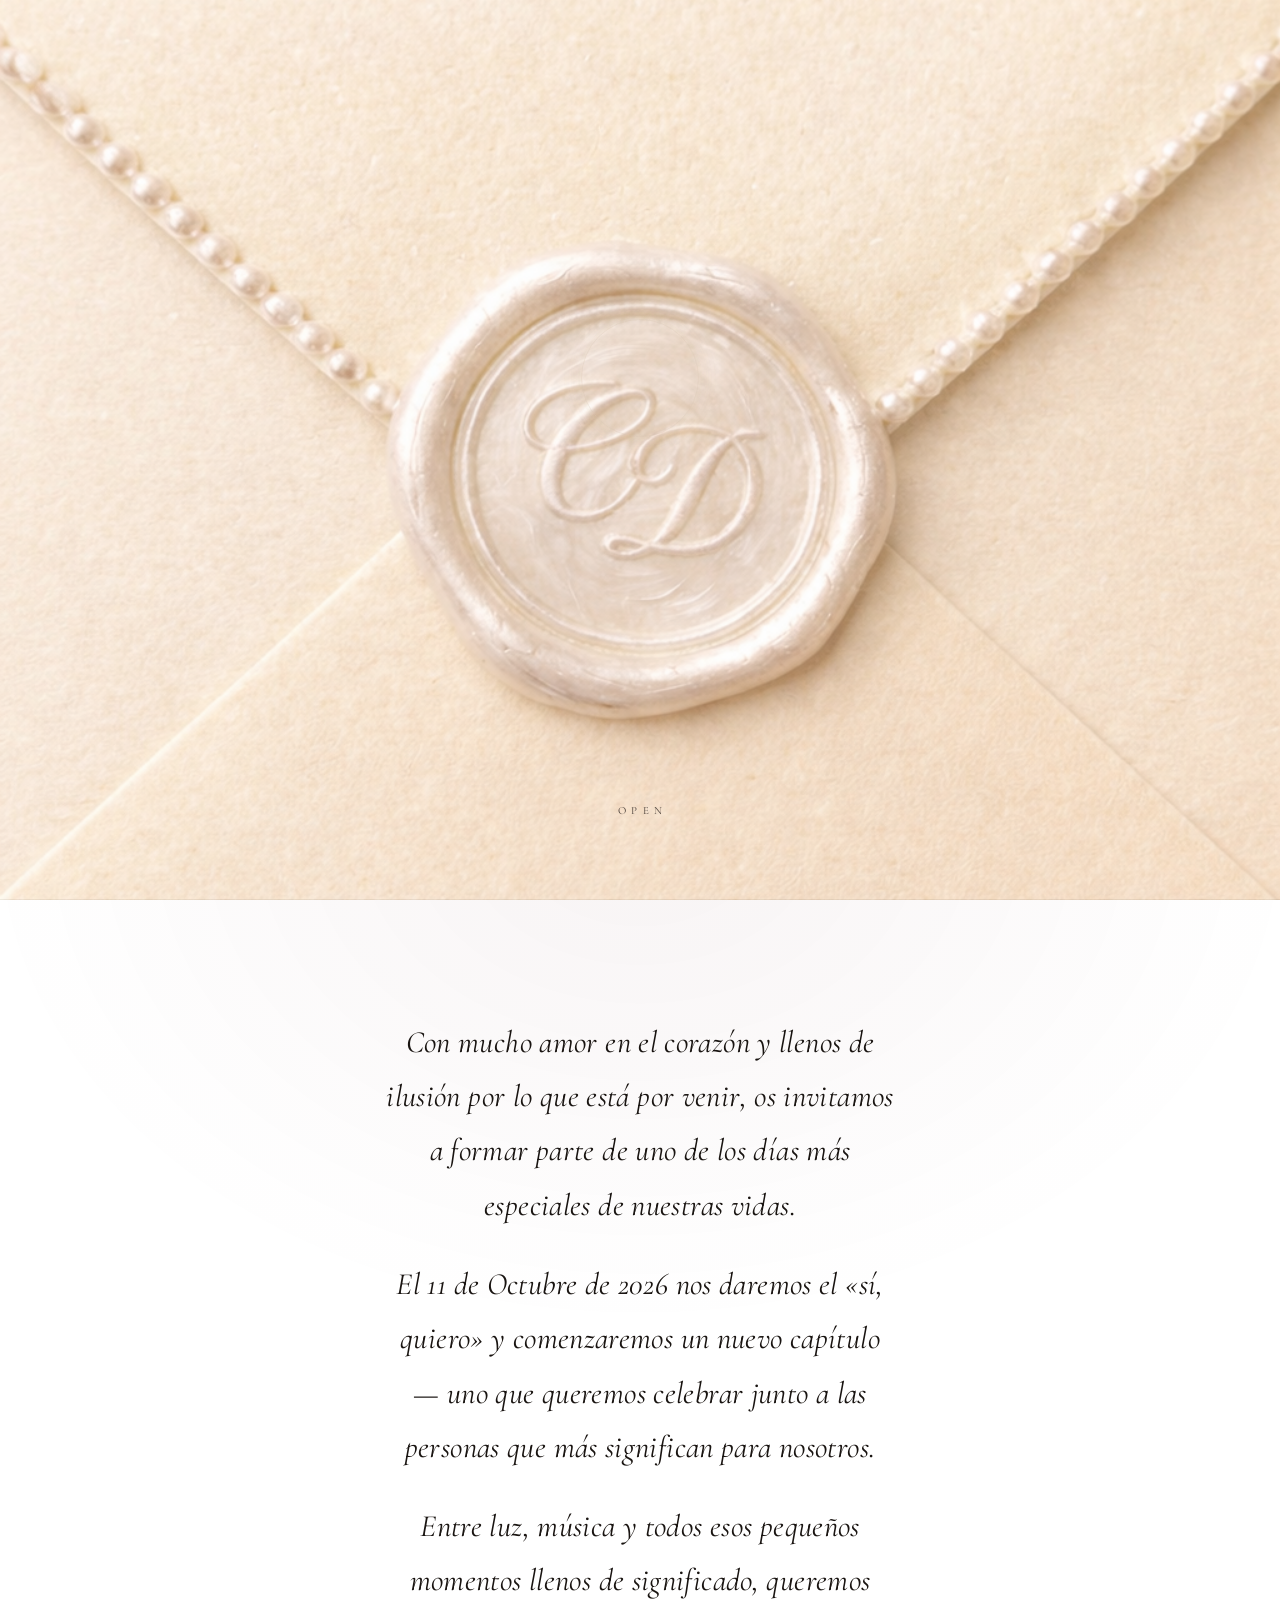
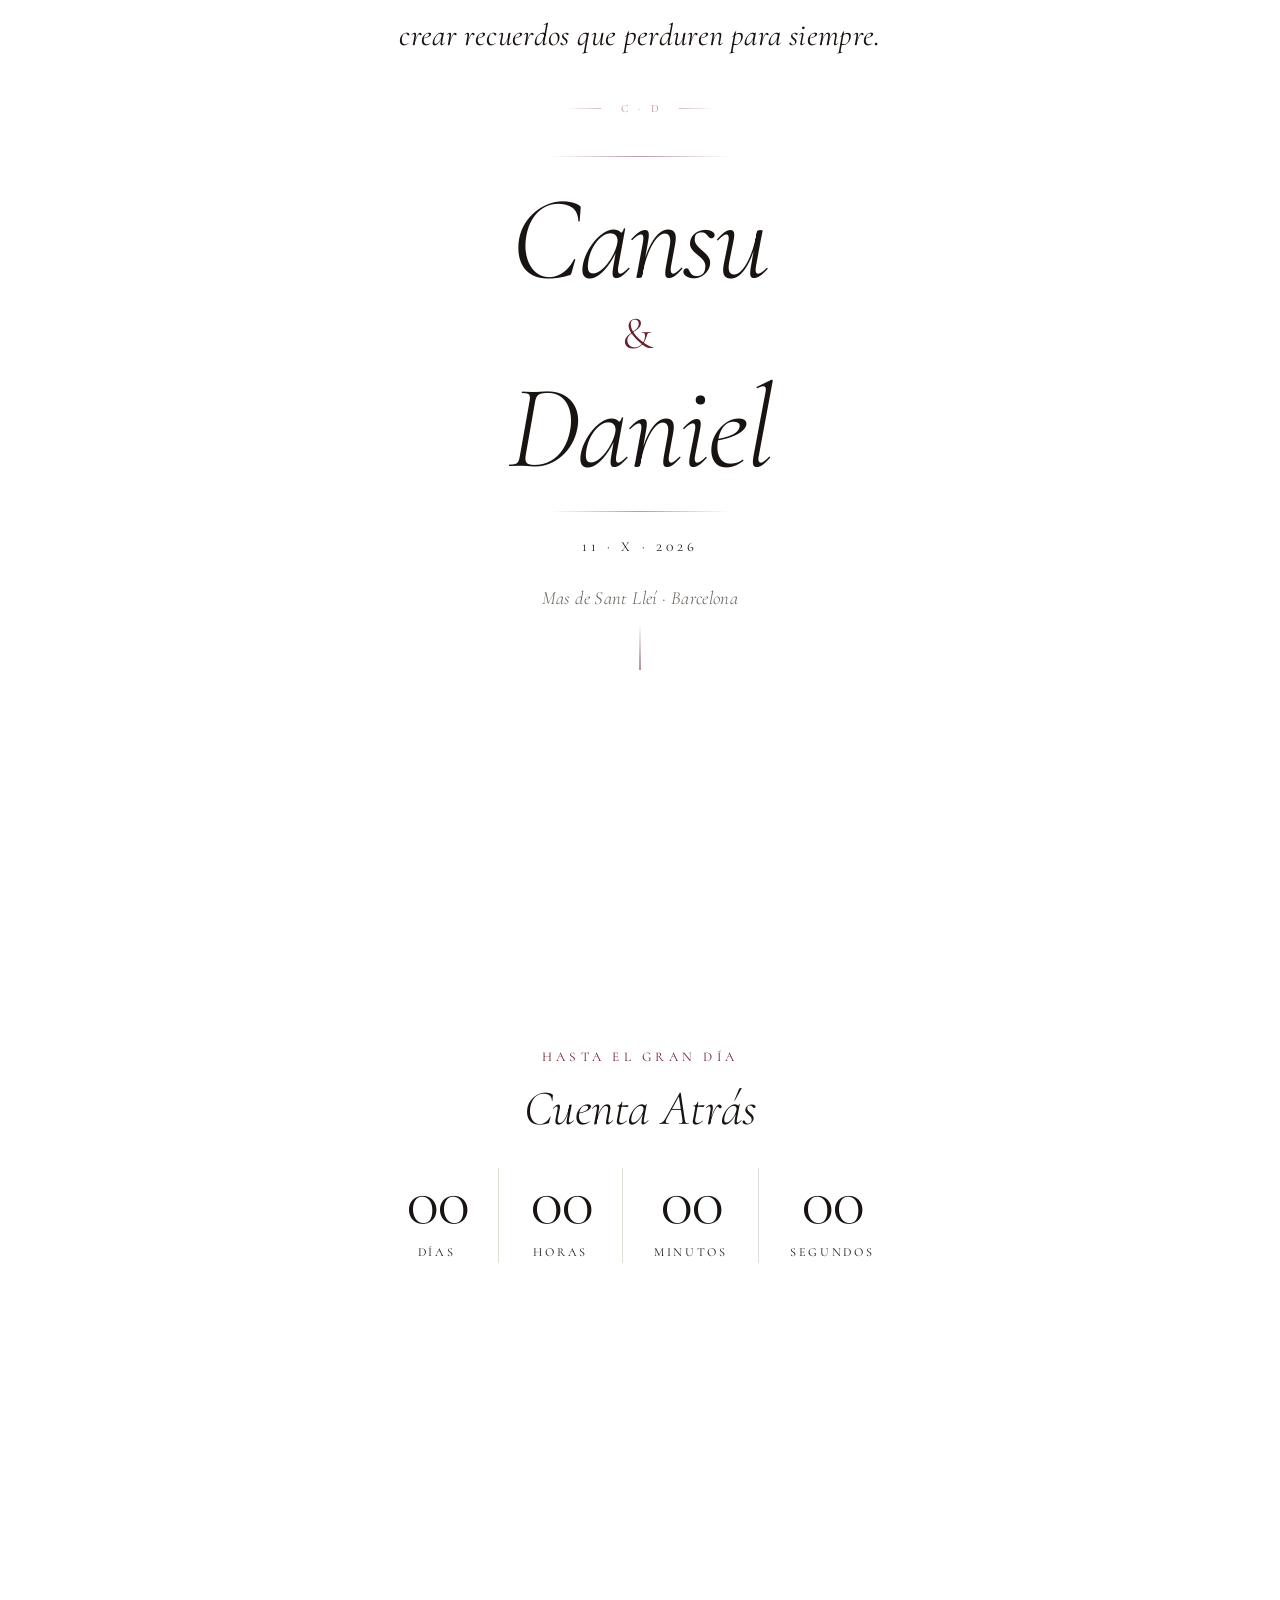
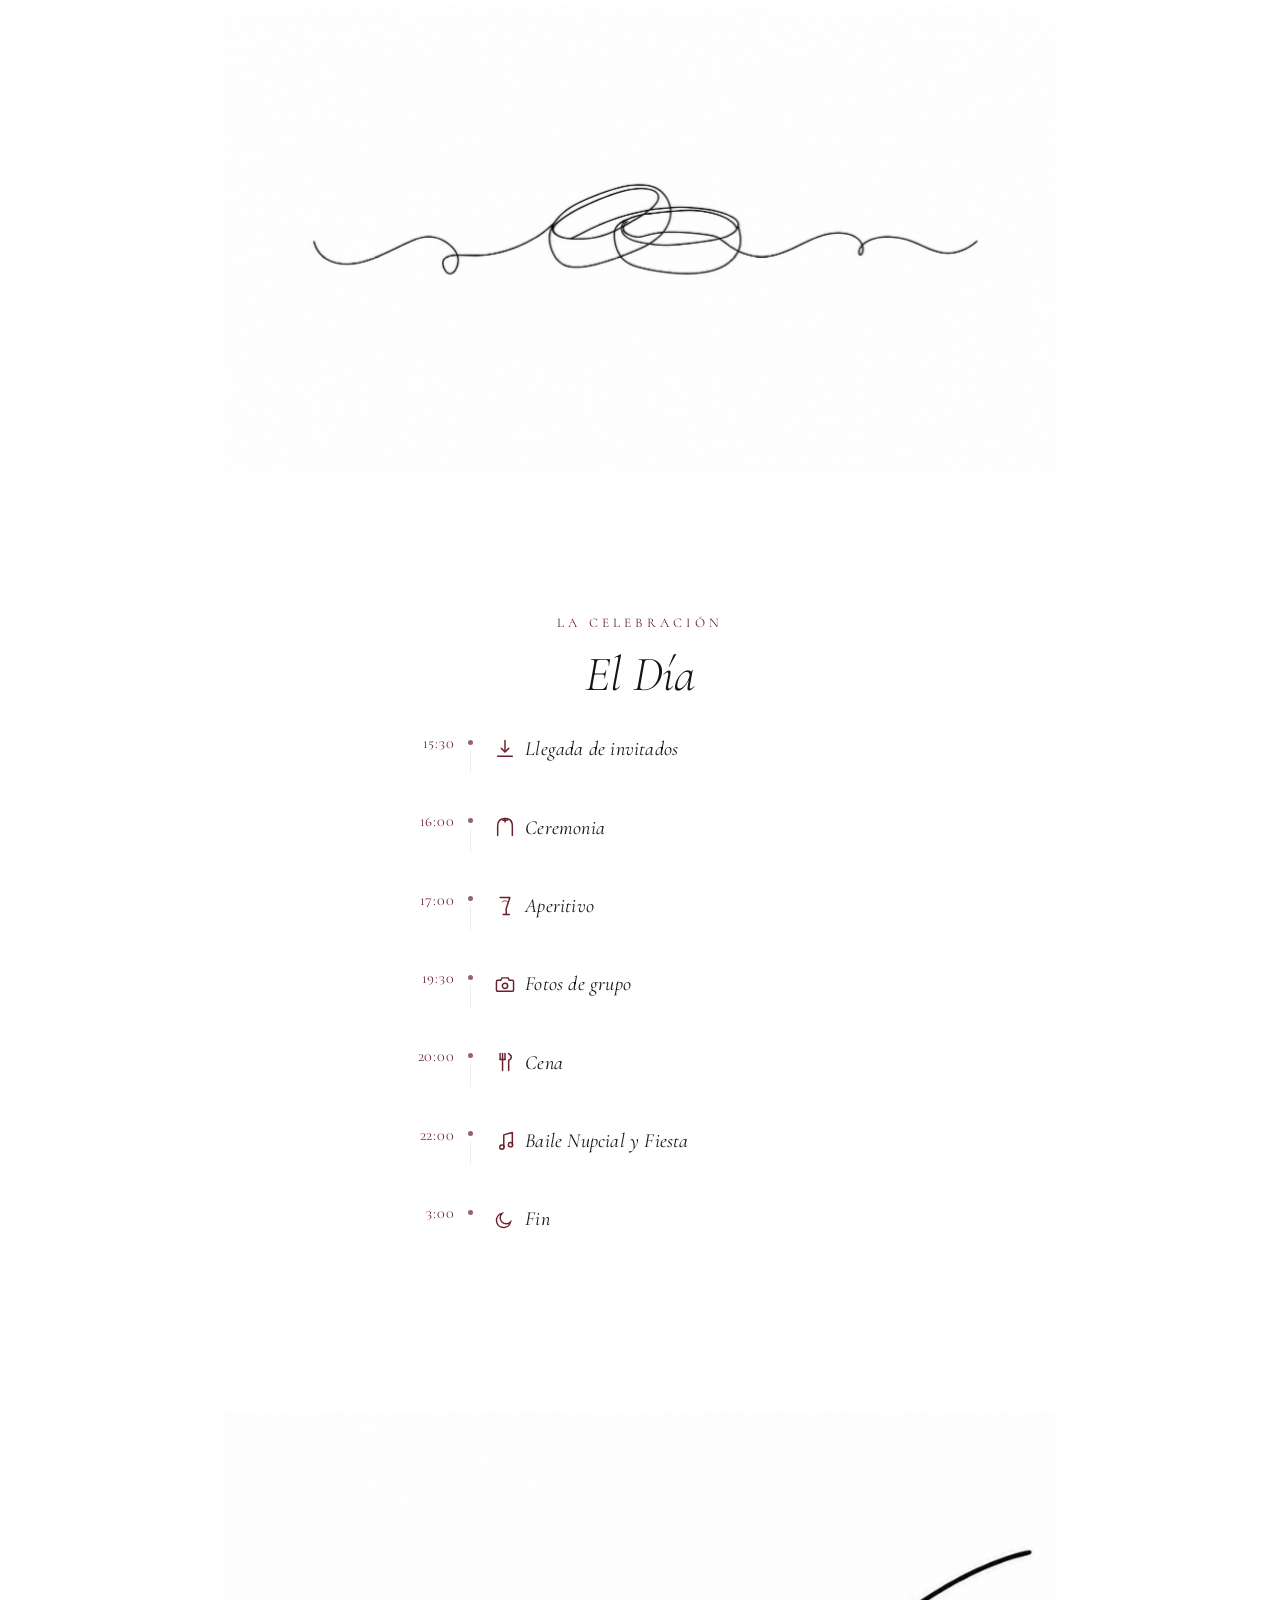
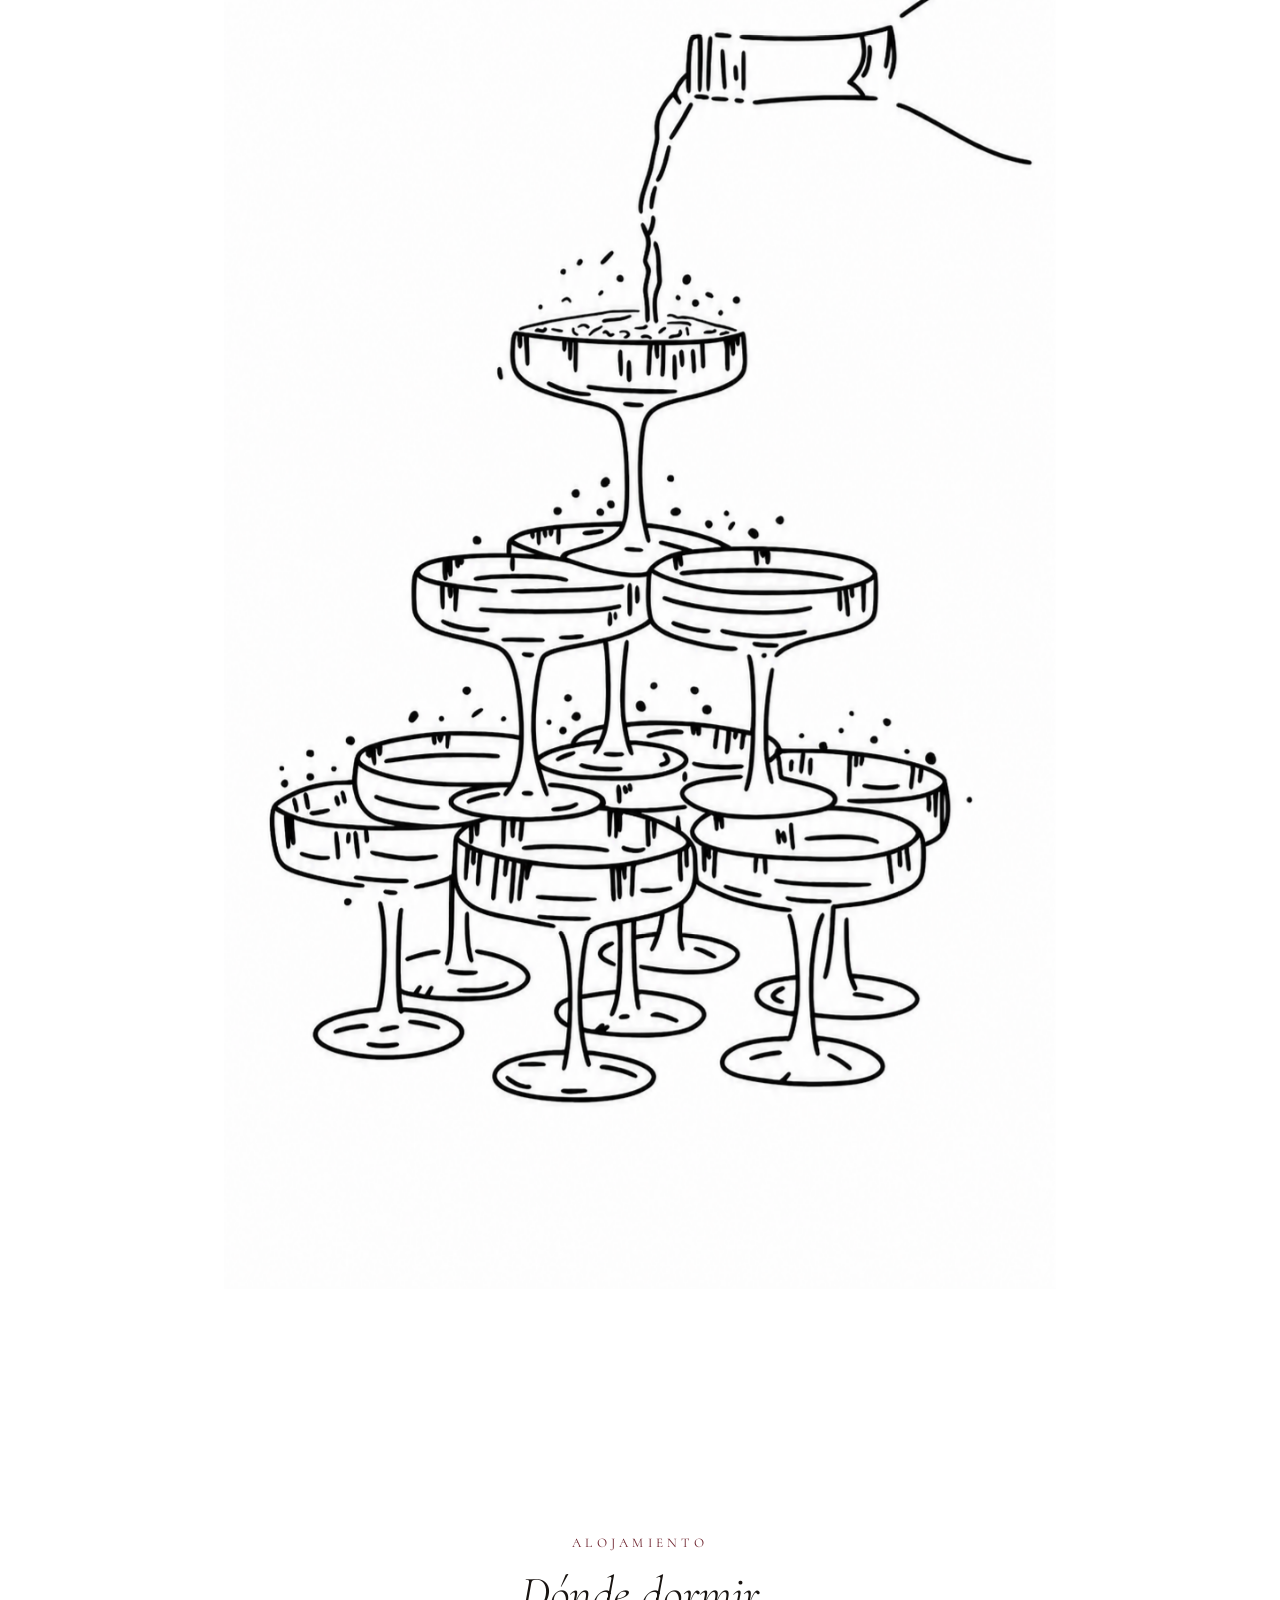
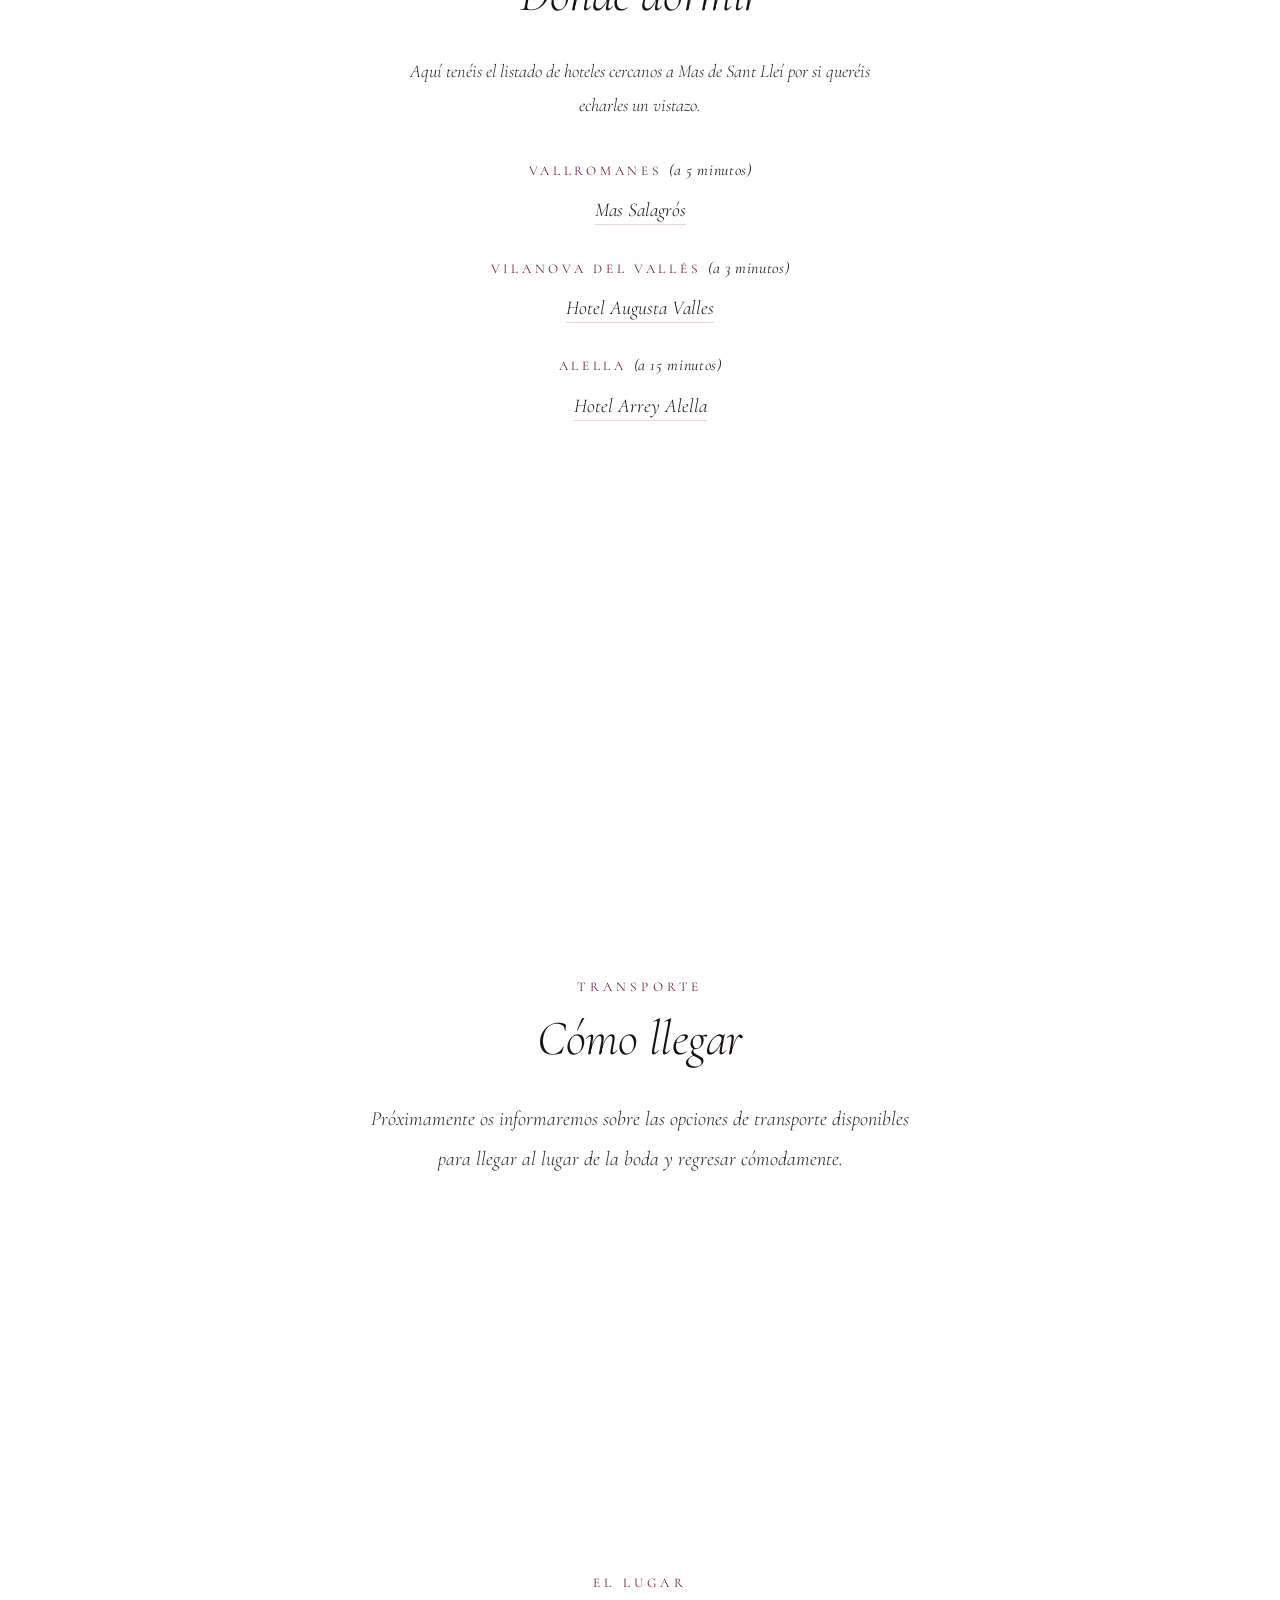
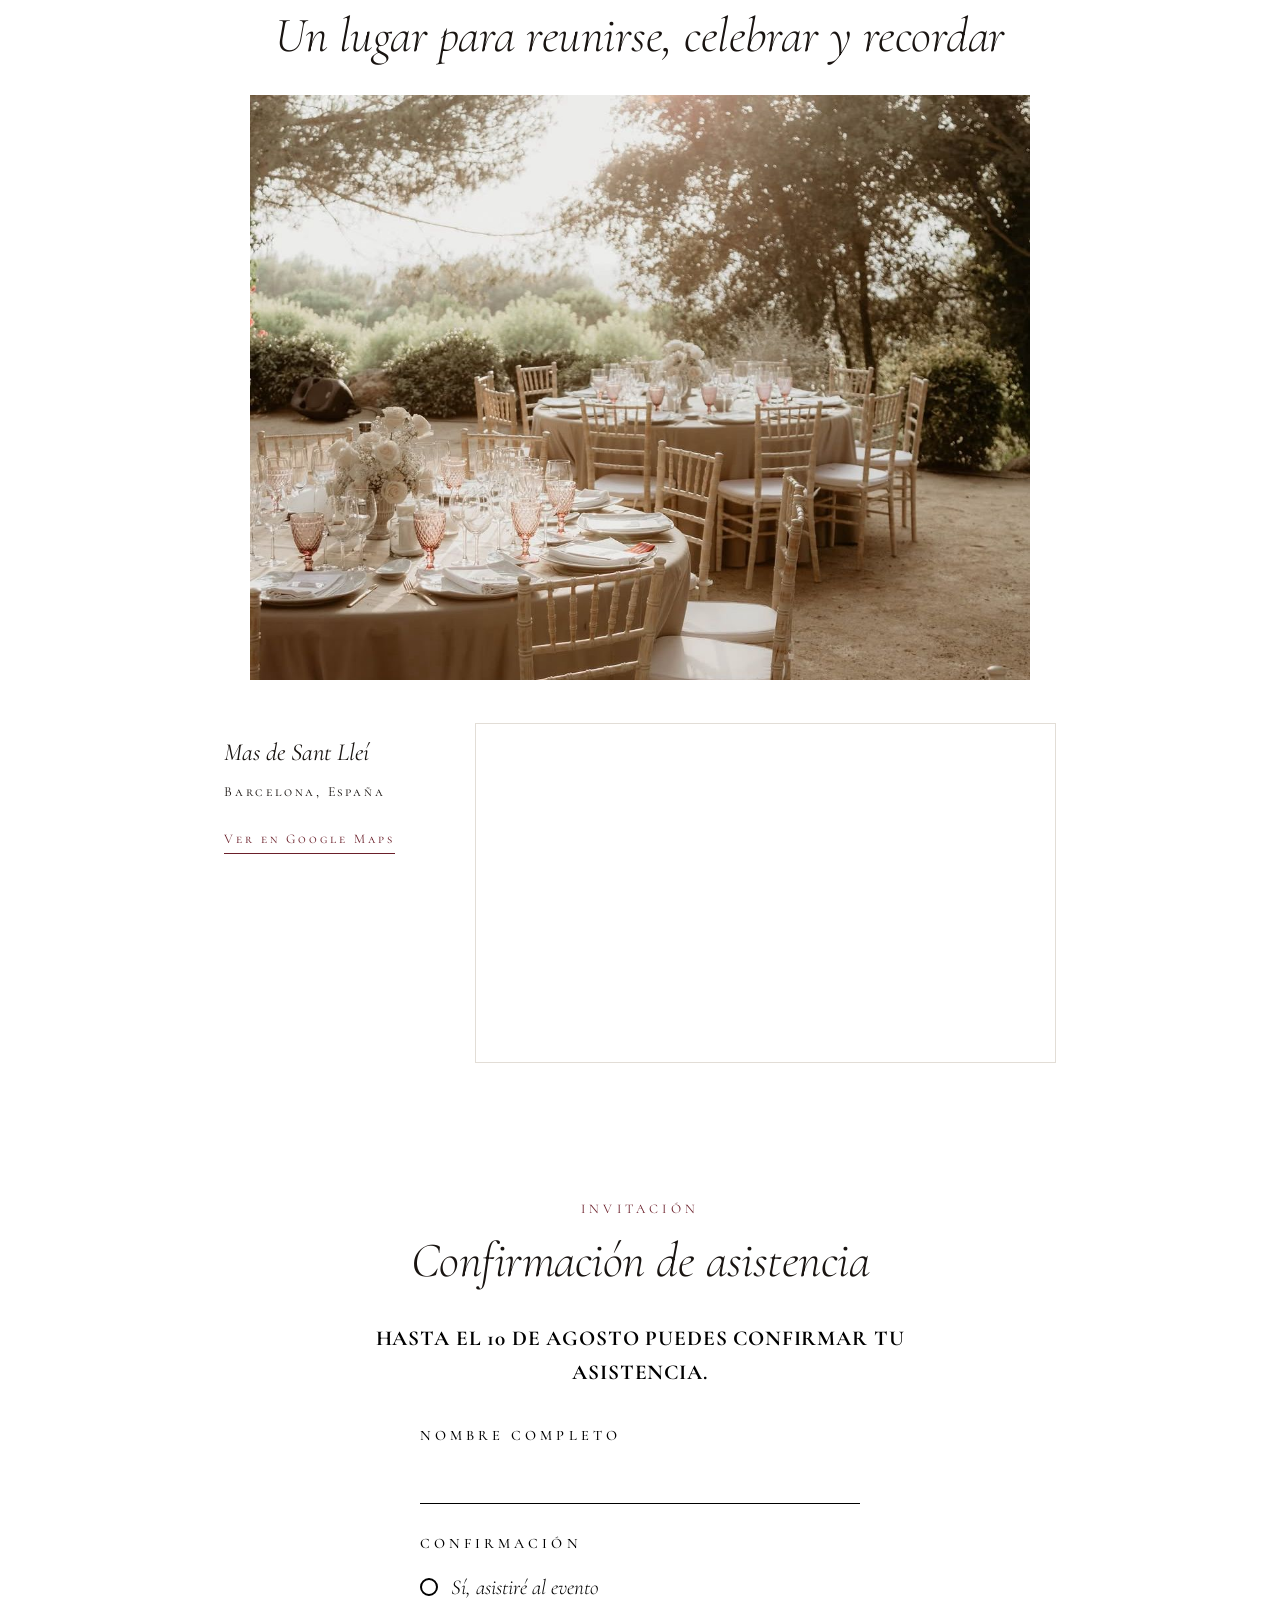
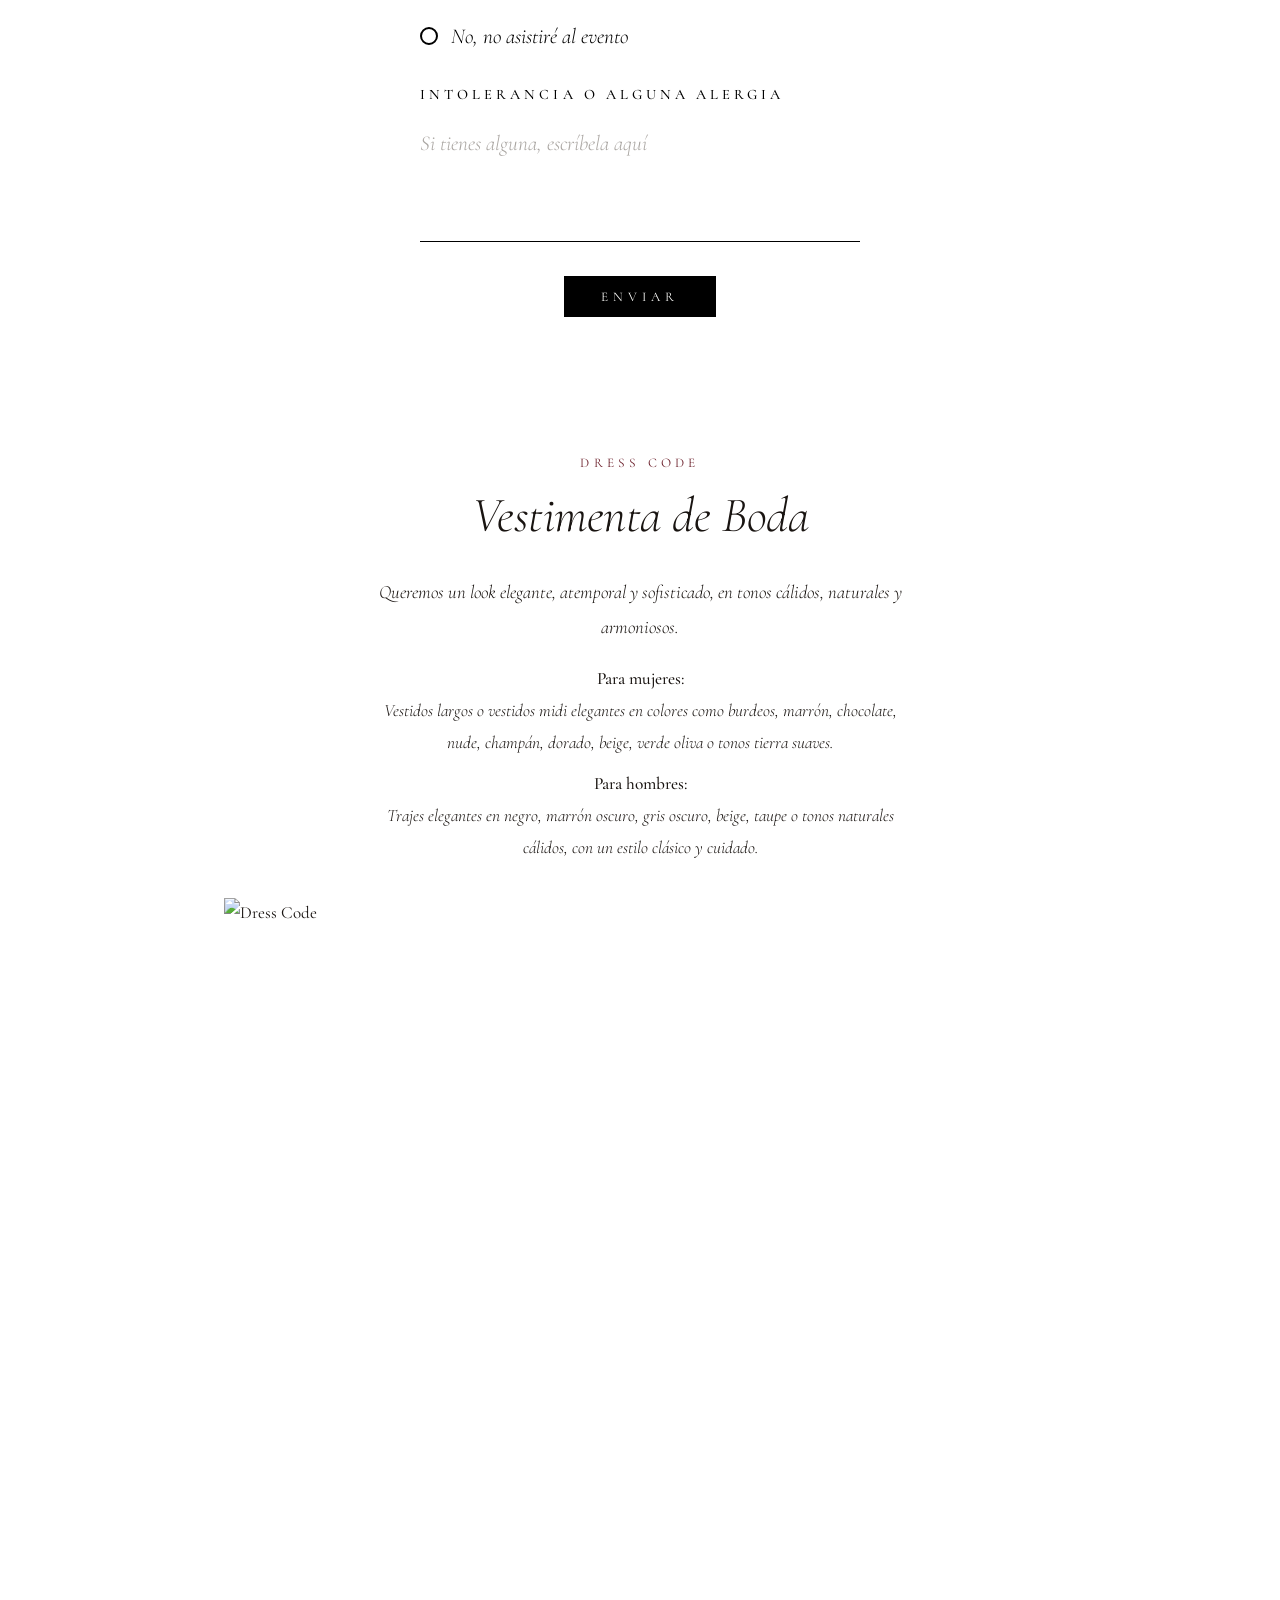
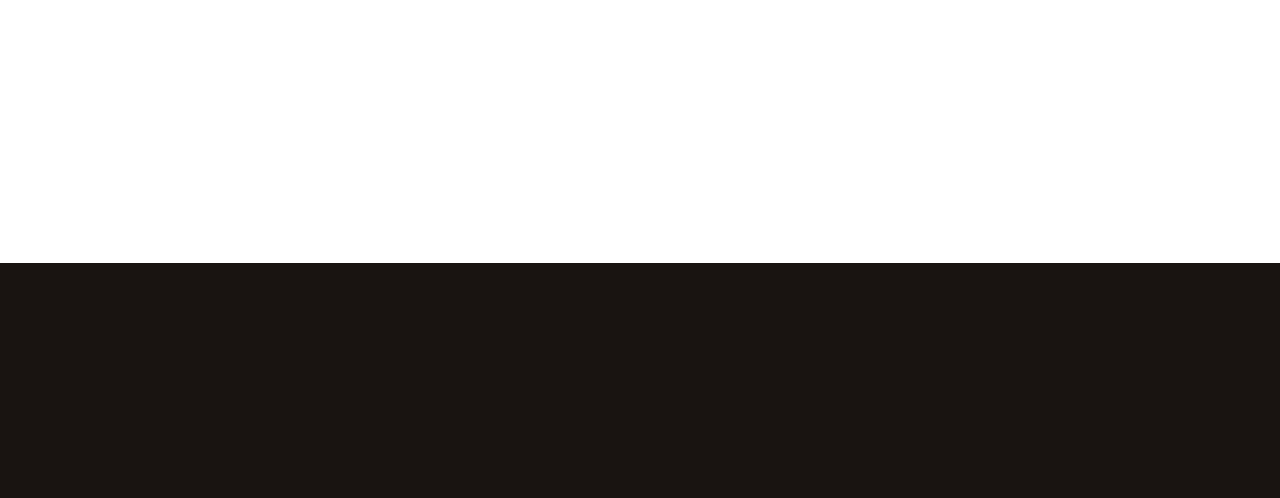
==== index.html @ 80646ddc "Add files via upload" ====
<!DOCTYPE html>
<html lang="es">
<head>
  <meta charset="UTF-8" />
  <meta name="viewport" content="width=device-width, initial-scale=1.0" />
  <meta name="description" content="Cansu & Daniel — 11 Octubre 2026 — Mas de Sant Lleí, Barcelona" />
  <title>Cansu &amp; Daniel — 11 · X · 2026</title>
  <link rel="preconnect" href="https://fonts.googleapis.com" />
  <link rel="preconnect" href="https://fonts.gstatic.com" crossorigin />
  <link href="https://fonts.googleapis.com/css2?family=Cormorant+Garamond:ital,wght@0,300;0,400;0,500;1,300;1,400;1,500&family=Cormorant+SC:wght@300;400;500&display=swap" rel="stylesheet" />
  <link rel="preload" href="assets/venue-5.png" as="image" />
  <link rel="preload" href="assets/venue-17.png" as="image" />
  <link rel="preload" href="assets/venue-18.png" as="image" />
  <link rel="stylesheet" href="style.css" />
</head>
<body>

  <!-- Fixed venue background — sits behind all content -->
  <div class="site-bg" aria-hidden="true"></div>

  <!-- Prevent intro flash on return visits — runs before first paint -->
  <script>if (sessionStorage.getItem('introSeen')) document.documentElement.classList.add('intro-skip');</script>

  <!-- Very subtle lace border frame — fixed, decorative only -->
  <div class="page-lace-border" aria-hidden="true"></div>

  <!-- ── Fullscreen Envelope Intro ── -->
  <div id="introOverlay" class="intro-overlay" role="dialog" aria-modal="true" aria-label="Wedding invitation">
    <!-- Base: full-screen envelope photo (always visible) -->
    <div class="env-hero-base" aria-hidden="true"></div>
    <!-- Wax seal ring — subtle pulse over the real seal in the photo -->
    <div class="env-wax-ring" aria-hidden="true"></div>
    <!-- OPEN CTA — minimal, printed-text feel -->
    <button class="env-hero-open" id="envHeroCta" aria-label="Open the invitation">Open</button>
  </div>

  <main>

    <!-- ── Video Hero ── -->
    <section class="video-hero" aria-label="Video hero">
      <video class="video-hero-bg" src="assets/video-invitacion.mp4" autoplay muted loop playsinline></video>
      <div class="video-hero-overlay" aria-hidden="true"></div>
      <div class="video-hero-content">
        <p class="video-hero-title">We Are Getting Married</p>
        <p class="video-hero-names">Cansu &amp; Daniel</p>
        <p class="video-hero-date">11 · X · 2026</p>
      </div>
    </section>

    <!-- ── Hero ── -->
    <section id="hero" class="hero" aria-label="Hero">
      <div class="hero-inner">

        <!-- Introduction text — first visible content after opening -->
        <div class="intro-prose animate-in">
          <p data-i18n="intro.p1"></p>
          <p data-i18n="intro.p2"></p>
          <p data-i18n="intro.p3"></p>
        </div>

        <!-- Monogram — ornamental embossed crest, square & perfectly centred -->
        <div class="hero-monogram" aria-hidden="true">
          <div class="hero-monogram-crest">
            <span class="hero-monogram-text">C · D</span>
          </div>
        </div>

        <div class="hero-content">
          <div class="hero-rule animate-in delay-1" aria-hidden="true"></div>
          <h1 class="hero-names animate-in delay-2">
            <span class="name-first">Cansu</span>
            <span class="name-amp" aria-hidden="true">&amp;</span>
            <span class="name-second">Daniel</span>
          </h1>
          <div class="hero-rule animate-in delay-3" aria-hidden="true"></div>
          <p class="hero-date animate-in delay-4">
            <time datetime="2026-10-11">11 · X · 2026</time>
          </p>
          <p class="hero-location animate-in delay-5">Mas de Sant Lleí · Barcelona</p>
        </div>
      </div>
      <a href="#countdown" class="hero-scroll" aria-label="Scroll to countdown">
        <span class="hero-scroll-line" aria-hidden="true"></span>
      </a>
    </section>

    <!-- ── Countdown ── -->
    <section id="countdown" class="section section-warm fade-in paper-card">
      <div class="container">
        <header class="section-header">
          <span class="section-label" data-i18n="countdown.label"></span>
          <h2 class="section-title" data-i18n="countdown.title"></h2>
        </header>
        <div class="countdown-grid" aria-live="polite" aria-atomic="true">
          <div class="countdown-item">
            <span class="countdown-num" id="cd-days">560</span>
            <span class="countdown-sep" aria-hidden="true">·</span>
            <span class="countdown-unit" data-i18n="countdown.days"></span>
          </div>
          <div class="countdown-item">
            <span class="countdown-num" id="cd-hours">00</span>
            <span class="countdown-sep" aria-hidden="true">·</span>
            <span class="countdown-unit" data-i18n="countdown.hours"></span>
          </div>
          <div class="countdown-item">
            <span class="countdown-num" id="cd-minutes">00</span>
            <span class="countdown-sep" aria-hidden="true">·</span>
            <span class="countdown-unit" data-i18n="countdown.minutes"></span>
          </div>
          <div class="countdown-item">
            <span class="countdown-num" id="cd-seconds">00</span>
            <span class="countdown-sep" aria-hidden="true">·</span>
            <span class="countdown-unit" data-i18n="countdown.seconds"></span>
          </div>
        </div>
      </div>
    </section>

    <!-- ── Venue Photo — below countdown ── -->
    <section id="venue17" class="venue-photo-divider">
      <div class="container">
        <img src="assets/venue-17.png" alt="Mas de Sant Lleí" class="venue-divider-img" />
      </div>
    </section>

    <!-- ── Program ── -->
    <section id="program" class="section fade-in paper-card">
      <div class="container">
        <header class="section-header">
          <span class="section-label" data-i18n="program.label"></span>
          <h2 class="section-title" data-i18n="program.title"></h2>
        </header>
        <div class="timeline" id="timeline" role="list">
          <!-- Built by script.js -->
        </div>
      </div>
    </section>

    <!-- ── Venue Photo — between schedule and hotels ── -->
    <section id="venue18" class="venue-photo-divider">
      <div class="container">
        <img src="assets/venue-18.png" alt="Mas de Sant Lleí" class="venue-divider-img" />
      </div>
    </section>

    <!-- ── Accommodation ── -->
    <section id="accommodation" class="section fade-in">
      <div class="container container--narrow">
        <header class="section-header">
          <span class="section-label" data-i18n="accommodation.label"></span>
          <h2 class="section-title" data-i18n="accommodation.title"></h2>
        </header>
        <div class="hotel-list">
          <p class="hotel-list-intro">Aquí tenéis el listado de hoteles cercanos a Mas de Sant Lleí por si queréis echarles un vistazo.</p>
          <div class="hotel-group">
            <p class="hotel-area">Vallromanes <span class="hotel-distance">(a 5 minutos)</span></p>
            <ul class="hotel-items">
              <li><a href="https://www.massalagros.com/?utm_source=gmb&utm_medium=organic" target="_blank" rel="noopener noreferrer">Mas Salagrós</a></li>
            </ul>
          </div>
          <div class="hotel-group">
            <p class="hotel-area">Vilanova del Vallés <span class="hotel-distance">(a 3 minutos)</span></p>
            <ul class="hotel-items">
              <li><a href="https://www.hotelaugustavalles.com/es/" target="_blank" rel="noopener noreferrer">Hotel Augusta Valles</a></li>
            </ul>
          </div>
          <div class="hotel-group">
            <p class="hotel-area">Alella <span class="hotel-distance">(a 15 minutos)</span></p>
            <ul class="hotel-items">
              <li><a href="https://hotelarreyalella.com/" target="_blank" rel="noopener noreferrer">Hotel Arrey Alella</a></li>
            </ul>
          </div>
        </div>
      </div>
    </section>

    <!-- ── Transport ── -->
    <section id="transport" class="section section-warm fade-in">
      <div class="container container--narrow">
        <header class="section-header">
          <span class="section-label" data-i18n="transport.label"></span>
          <h2 class="section-title" data-i18n="transport.title"></h2>
        </header>
        <p class="section-prose" data-i18n="transport.body"></p>
      </div>
    </section>

    <!-- ── Location ── -->
    <section id="location" class="section section-warm fade-in">

      <div class="container">
        <header class="section-header">
          <span class="section-label" data-i18n="location.label"></span>
          <h2 class="section-title" data-i18n="location.title"></h2>
        </header>

        <!-- Inline photo carousel — venue-1/2/3 cycle every 3 s -->
        <div class="location-carousel" aria-label="Fotos de Mas de Sant Lleí">
          <img class="lc-slide active" src="assets/venue-1.jpg" alt="Mas de Sant Lleí" />
          <img class="lc-slide" src="assets/venue-2.jpg" alt="Mas de Sant Lleí" />
          <img class="lc-slide" src="assets/venue-3.jpg" alt="Mas de Sant Lleí" />
        </div>

        <div class="location-layout">
          <div class="location-info">
            <h3 class="location-venue">Mas de Sant Lleí</h3>
            <p class="location-address" data-i18n="location.address"></p>
            <a
              class="location-link"
              href="https://maps.google.com/?q=Mas+de+Sant+Llei+Barcelona"
              target="_blank"
              rel="noopener noreferrer"
              data-i18n="location.directions"
            ></a>
          </div>
          <div class="map-wrapper">
            <!--
              Replace the src below with your own embed code:
              Google Maps → find the venue → Share → Embed a map → copy src URL
            -->
            <iframe
              src="https://maps.google.com/maps?q=Mas+de+Sant+Llei+Barcelona&output=embed"
              title="Mas de Sant Lleí location"
              loading="lazy"
              allowfullscreen
              referrerpolicy="no-referrer-when-downgrade"
            ></iframe>
          </div>
        </div>
      </div>
    </section>

    <!-- ── RSVP ── -->
    <section id="rsvp" class="section section-warm fade-in">
      <div class="container container--narrow">
        <header class="section-header">
          <span class="section-label">Invitación</span>
          <h2 class="section-title">Confirmación de asistencia</h2>
        </header>
        <p class="section-prose rsvp-deadline"><strong>HASTA EL 10 DE AGOSTO PUEDES CONFIRMAR TU ASISTENCIA.</strong></p>

        <form
          class="rsvp-form"
          id="rsvp-form"
          name="rsvp"
          method="POST"
          data-netlify="true"
          netlify-honeypot="bot-field"
        >
          <input type="hidden" name="form-name" value="rsvp" />
          <p class="hidden">
            <label>No completar: <input name="bot-field" tabindex="-1" autocomplete="off" /></label>
          </p>

          <div class="rsvp-field">
            <label class="rsvp-label" for="rsvp-name">Nombre completo</label>
            <input
              class="rsvp-input"
              type="text"
              id="rsvp-name"
              name="nombre"
              required
              autocomplete="name"
            />
          </div>

          <div class="rsvp-field">
            <span class="rsvp-label">Confirmación</span>
            <div class="rsvp-radio-group" role="radiogroup" aria-label="Confirmación de asistencia">
              <label class="rsvp-radio-label">
                <input type="radio" name="asistencia" value="si" required />
                <span class="rsvp-radio-custom" aria-hidden="true"></span>
                <span class="rsvp-radio-text">Sí, asistiré al evento</span>
              </label>
              <label class="rsvp-radio-label">
                <input type="radio" name="asistencia" value="no" />
                <span class="rsvp-radio-custom" aria-hidden="true"></span>
                <span class="rsvp-radio-text">No, no asistiré al evento</span>
              </label>
            </div>
          </div>

          <div class="rsvp-field">
            <label class="rsvp-label" for="rsvp-allergies">Intolerancia o alguna alergia</label>
            <textarea
              class="rsvp-input rsvp-textarea"
              id="rsvp-allergies"
              name="alergias"
              rows="3"
              placeholder="Si tienes alguna, escríbela aquí"
            ></textarea>
          </div>

          <div class="rsvp-footer">
            <button class="rsvp-btn" type="submit">Enviar</button>
          </div>
        </form>

        <div class="rsvp-success" id="rsvpSuccess" aria-live="polite" hidden>
          <p>Gracias por confirmar ❤️</p>
        </div>
      </div>
    </section>

    <!-- ── Dress Code ── -->
    <section id="dresscode" class="section section-warm fade-in">
      <div class="container container--narrow">
        <header class="section-header">
          <span class="section-label" data-i18n="dresscode.label"></span>
          <h2 class="section-title" data-i18n="dresscode.title"></h2>
        </header>
        <div class="dresscode-text">
          <p>Queremos un look elegante, atemporal y sofisticado, en tonos cálidos, naturales y armoniosos.</p>
          <p><strong>Para mujeres:</strong><br>Vestidos largos o vestidos midi elegantes en colores como burdeos, marrón, chocolate, nude, champán, dorado, beige, verde oliva o tonos tierra suaves.</p>
          <p><strong>Para hombres:</strong><br>Trajes elegantes en negro, marrón oscuro, gris oscuro, beige, taupe o tonos naturales cálidos, con un estilo clásico y cuidado.</p>
        </div>
        <div class="dresscode-wrapper">
          <div class="dresscode-scroll-wrap">
            <div class="dresscode-track">
              <img src="assets/venue-11.jpg" alt="Dress Code" class="dresscode-image" />
              <img src="assets/venue-11.jpg" alt="" class="dresscode-image" aria-hidden="true" />
            </div>
          </div>
        </div>
      </div>
    </section>

  </main>

  <!-- ── Footer ── -->
  <footer class="footer fade-in">
    <div class="footer-inner">
      <p class="footer-names">Cansu &amp; Daniel</p>
      <p class="footer-date">11 · X · 2026</p>
      <p class="footer-closing" data-i18n="footer.closing"></p>
    </div>
  </footer>

  <!-- Background audio — preload="none" keeps initial load fast -->
  <audio id="bgAudio" loop preload="none" src="assets/musica-invitacion.mpeg"></audio>

  <!-- Floating audio control — fixed bottom-left, mirrors the lang switcher style -->
  <button class="audio-btn" id="audioBtn" aria-label="Reproducir música" title="Música">
    <!-- Play icon: visible when paused -->
    <svg class="audio-icon audio-icon--play" viewBox="0 0 18 18" fill="currentColor" aria-hidden="true">
      <polygon points="5,3.5 14.5,9 5,14.5" opacity="0.78"/>
    </svg>
    <!-- Pause icon: visible when playing -->
    <svg class="audio-icon audio-icon--pause" viewBox="0 0 18 18" fill="none" stroke="currentColor" stroke-width="1.6" stroke-linecap="round" aria-hidden="true">
      <line x1="6"  y1="4.5" x2="6"  y2="13.5"/>
      <line x1="12" y1="4.5" x2="12" y2="13.5"/>
    </svg>
  </button>

  <script>window.SITE_LANG = 'es';</script>
  <script src="script.js"></script>
</body>
</html>
---- style.css ----
/* ============================================================
   WEDDING INVITATION — Cansu & Daniel
   Style guide: editorial, Mediterranean, luxury stationery
   ============================================================ */

/* ── Variables ──────────────────────────────────────────── */
:root {
  --bg:          #FAFAF8;
  --bg-warm:     #F5F1EA;
  --text:        #191411;
  --text-muted:  #645D56;
  --accent:      #6B1F2A;
  --border:      #E2DDD6;

  --font-serif:  'Cormorant Garamond', Georgia, serif;
  --font-sc:     'Cormorant SC', Georgia, serif;

  --section-pad: clamp(2rem, 3.5vw, 3rem);
  --container:   900px;
  --narrow:      620px;

  --ease:        cubic-bezier(0.25, 0.46, 0.45, 0.94);
}

/* ── Reset ──────────────────────────────────────────────── */
*, *::before, *::after {
  box-sizing: border-box;
  margin: 0;
  padding: 0;
}

html {
  font-size: 17px;
  scroll-behavior: smooth;
  scroll-snap-type: y mandatory;
  -webkit-font-smoothing: antialiased;
  -moz-osx-font-smoothing: grayscale;
}

body {
  background-color: transparent;
  color: var(--text);
  font-family: var(--font-serif);
  font-weight: 400;
  line-height: 1.75;
  overflow-x: hidden;
  animation: pageFade 0.7s ease 0.05s both;
}

img, iframe { display: block; max-width: 100%; }
a { color: inherit; text-decoration: none; }
button { background: none; border: none; cursor: pointer; font-family: inherit; }
iframe { border: 0; }

@keyframes pageFade {
  from { opacity: 0; }
  to   { opacity: 1; }
}

/* ── Site-wide venue background — fixed, behind all content ── */
.site-bg {
  position: fixed;
  inset: 0;
  z-index: -2;
  background: url('assets/venue-16.jpeg') center 35% / cover no-repeat;
  pointer-events: none;
}

/* Warm overlay for readability — sits between photo and content */
body::before {
  content: '';
  position: fixed;
  inset: 0;
  z-index: -1;
  background: rgba(250, 250, 248, 0.55);
  pointer-events: none;
}

/* ── Page border — removed ── */
.page-lace-border {
  display: none;
}

/* ── Layout ─────────────────────────────────────────────── */
.container {
  width: 100%;
  max-width: var(--container);
  margin-inline: auto;
  padding-inline: clamp(1.25rem, 4vw, 2rem);
}

.container--narrow {
  max-width: var(--narrow);
}

.section {
  padding-block: var(--section-pad);
}


.section-warm {
  background-color: transparent;
}

/* ── Venue-16 shared background — hero + countdown ─────── */
.section-venue16 {
  background-image:
    linear-gradient(rgba(250, 250, 248, 0.62), rgba(250, 250, 248, 0.62)),
    url('assets/venue-16.jpeg');
  background-size: cover;
  background-position: center 35%;
  background-repeat: no-repeat;
  background-color: transparent;
}

/* ── Section header ─────────────────────────────────────── */
.section-header {
  text-align: center;
  margin-bottom: clamp(1.2rem, 2.5vw, 2rem);
}

.section-label {
  display: block;
  font-family: var(--font-sc);
  font-size: 0.78rem;
  letter-spacing: 0.32em;
  color: var(--accent);
  text-transform: uppercase;
  margin-bottom: 0.65rem;
}

.section-title {
  font-family: var(--font-serif);
  font-weight: 300;
  font-style: italic;
  font-size: clamp(1.9rem, 5vw, 2.9rem);
  line-height: 1.15;
  letter-spacing: -0.01em;
  color: var(--text);
}

.section-prose {
  font-family: var(--font-serif);
  font-size: 1.18rem;
  font-style: italic;
  font-weight: 300;
  color: #2A2520;
  line-height: 2;
  text-align: center;
}

/* ── Language Switcher ───────────────────────────────────── */
.lang-switcher {
  display: none;
}

.lang-btn {
  font-family: var(--font-sc);
  font-size: 0.6rem;
  letter-spacing: 0.2em;
  color: var(--text-muted);
  transition: opacity 0.2s ease;
  padding: 0.1em 0;
  line-height: 1;
  opacity: 0.45;
}

.lang-btn img {
  display: block;
  width: 28px;
  height: 20px;
  object-fit: cover;
  border-radius: 1px;
}

.lang-btn:hover,
.lang-btn.active {
  color: var(--accent);
  opacity: 1;
}

.lang-sep {
  font-size: 0.55rem;
  color: var(--border);
  user-select: none;
}

/* ── Hero ────────────────────────────────────────────────── */
.hero {
  position: relative;
  min-height: 100vh;
  min-height: 100svh;
  display: flex;
  flex-direction: column;
  justify-content: center;
  align-items: center;
  padding: clamp(5rem, 9vw, 7rem) clamp(1.25rem, 4vw, 2rem) clamp(4rem, 7vw, 6rem);
  background-color: transparent;
  overflow: hidden;
}

.hero::before {
  content: '';
  position: absolute;
  inset: 0;
  background: radial-gradient(ellipse 80% 55% at 50% -5%, rgba(107, 31, 42, 0.05) 0%, transparent 65%);
  pointer-events: none;
}

.hero-inner {
  width: 100%;
  max-width: 680px;
  text-align: center;
  position: relative;
  display: flex;
  flex-direction: column;
  align-items: center;
  gap: clamp(1.4rem, 3vw, 2.2rem);
}

/* ── Hero Monogram — small typographic ornament ── */
.hero-monogram {
  display: flex;
  align-items: center;
  justify-content: center;
  opacity: 0;
  animation: fadeUp 1.2s var(--ease) 0.08s forwards;
}

.hero-monogram-crest {
  display: flex;
  align-items: center;
  gap: 1rem;
}

/* Thin rules flanking the initials */
.hero-monogram-crest::before,
.hero-monogram-crest::after {
  content: '';
  display: block;
  width: 36px;
  height: 1px;
  background: linear-gradient(
    to right,
    transparent,
    rgba(107, 31, 42, 0.30)
  );
}

.hero-monogram-crest::after {
  background: linear-gradient(
    to left,
    transparent,
    rgba(107, 31, 42, 0.30)
  );
}

.hero-monogram-text {
  font-family: var(--font-sc);
  font-size: 0.65rem;
  font-weight: 400;
  letter-spacing: 0.32em;
  padding-left: 0.32em; /* compensate trailing letter-spacing */
  color: rgba(107, 31, 42, 0.50);
  user-select: none;
}

/* ── Hero content ── */
.hero-content {
  display: flex;
  flex-direction: column;
  align-items: center;
  gap: 1.35rem;
}

.hero-eyebrow {
  font-family: var(--font-sc);
  font-size: 0.6rem;
  letter-spacing: 0.38em;
  text-transform: uppercase;
  color: var(--accent);
}

.hero-rule {
  width: min(180px, 38vw);
  height: 1px;
  background: linear-gradient(to right, transparent, rgba(107, 31, 42, 0.45), transparent);
}

.hero-names {
  display: flex;
  flex-direction: column;
  align-items: center;
  gap: 0;
  font-family: var(--font-serif);
  font-weight: 300;
  font-style: italic;
  font-size: clamp(3.2rem, 11vw, 7rem);
  line-height: 1.0;
  letter-spacing: -0.015em;
  color: var(--text);
}

.name-amp {
  font-size: 0.38em;
  font-weight: 300;
  font-style: normal;
  color: var(--accent);
  letter-spacing: 0.1em;
  margin-block: 0.28em;
}

.hero-date {
  font-family: var(--font-sc);
  font-size: clamp(0.65rem, 2vw, 0.8rem);
  letter-spacing: 0.3em;
  color: var(--text);
}

.hero-location {
  font-family: var(--font-serif);
  font-size: clamp(0.9rem, 2.5vw, 1.1rem);
  font-style: italic;
  font-weight: 300;
  color: var(--text-muted);
  letter-spacing: 0.02em;
}

/* Scroll indicator */
.hero-scroll {
  position: absolute;
  bottom: 2rem;
  left: 50%;
  transform: translateX(-50%);
  display: flex;
  flex-direction: column;
  align-items: center;
}

.hero-scroll-line {
  display: block;
  width: 1px;
  height: 46px;
  background: linear-gradient(to bottom, transparent 0%, var(--accent) 100%);
  animation: scrollPulse 2s var(--ease) infinite;
  transform-origin: top center;
}

@keyframes scrollPulse {
  0%   { opacity: 0;   transform: scaleY(0.3); }
  40%  { opacity: 1;   transform: scaleY(1); }
  100% { opacity: 0;   transform: scaleY(1) translateY(12px); }
}

/* Hero entrance animations */
@keyframes fadeUp {
  from { opacity: 0; transform: translateY(18px); }
  to   { opacity: 1; transform: translateY(0); }
}

.animate-in {
  opacity: 0;
  animation: fadeUp 1s var(--ease) forwards;
}

.delay-1 { animation-delay: 0.25s; }
.delay-2 { animation-delay: 0.45s; }
.delay-3 { animation-delay: 0.75s; }
.delay-4 { animation-delay: 0.95s; }
.delay-5 { animation-delay: 1.1s;  }

/* ── Intro Prose — first content in hero ─────────────────── */
.intro-prose {
  max-width: 560px;
  width: 100%;
  text-align: center;
  display: flex;
  flex-direction: column;
  gap: 1.5rem;
  padding-inline: 1.5rem;
}

.intro-prose p {
  font-family: var(--font-serif);
  font-size: clamp(1.62rem, 3.5vw, 1.82rem);
  font-weight: 400;
  font-style: italic;
  line-height: 1.75;
  color: #191411;
  letter-spacing: 0.012em;
}

/* ── Video Hero ──────────────────────────────────────────── */
.video-hero {
  position: relative;
  height: 100vh;
  height: 100svh;
  display: flex;
  align-items: center;
  justify-content: center;
  overflow: hidden;
}

.video-hero-bg {
  position: absolute;
  inset: 0;
  width: 100%;
  height: 100%;
  object-fit: cover;
  z-index: 0;
}

.video-hero-overlay {
  position: absolute;
  inset: 0;
  background: linear-gradient(
    to bottom,
    rgba(8, 5, 3, 0.65) 0%,
    rgba(8, 5, 3, 0.42) 45%,
    rgba(8, 5, 3, 0.72) 100%
  );
  z-index: 1;
  pointer-events: none;
}

.video-hero-content {
  position: relative;
  z-index: 2;
  text-align: center;
  display: flex;
  flex-direction: column;
  align-items: center;
  gap: 1.1rem;
  margin-top: -15vh;
}

.video-hero-title {
  font-family: var(--font-sc);
  font-size: clamp(0.82rem, 2.6vw, 1.05rem);
  letter-spacing: 0.45em;
  padding-left: 0.45em;
  text-transform: uppercase;
  color: rgba(248, 242, 234, 1.0);
  font-weight: 400;
  text-shadow: 0 1px 14px rgba(0, 0, 0, 0.55);
}

.video-hero-names {
  font-family: var(--font-serif);
  font-weight: 400;
  font-style: italic;
  font-size: clamp(3.2rem, 11vw, 6.5rem);
  line-height: 1.0;
  letter-spacing: -0.015em;
  color: rgba(248, 242, 234, 1.0);
  text-shadow: 0 2px 32px rgba(0, 0, 0, 0.40);
}

.video-hero-date {
  font-family: var(--font-sc);
  font-size: clamp(0.74rem, 2.2vw, 0.92rem);
  letter-spacing: 0.3em;
  padding-left: 0.3em;
  color: rgba(248, 242, 234, 0.96);
  text-shadow: 0 1px 10px rgba(0, 0, 0, 0.45);
}

/* ── Countdown ───────────────────────────────────────────── */
.countdown-grid {
  display: flex;
  flex-direction: row;
  justify-content: center;
  align-items: flex-start;
  gap: 0;
}

.countdown-item {
  display: flex;
  flex-direction: column;
  align-items: center;
  padding: 0 clamp(0.9rem, 2.5vw, 1.8rem);
  border-right: 1px solid var(--border);
}

.countdown-item:last-child {
  border-right: none;
}

.countdown-num {
  font-family: var(--font-serif);
  font-weight: 300;
  font-size: clamp(2.5rem, 7vw, 4rem);
  line-height: 1;
  color: var(--text);
  letter-spacing: -0.03em;
  font-variant-numeric: tabular-nums;
  text-align: center;
}

.countdown-unit {
  font-family: var(--font-sc);
  font-size: 0.72rem;
  letter-spacing: 0.22em;
  color: var(--text);
  text-transform: uppercase;
  white-space: nowrap;
  margin-top: 0.3rem;
}

.countdown-sep {
  display: none;
}

@media (max-width: 560px) {
  .countdown-grid {
    gap: 0;
  }
  .countdown-item {
    padding: 0 clamp(0.45rem, 3.5vw, 0.9rem);
  }
  .countdown-num {
    font-size: clamp(1.5rem, 6.5vw, 2.2rem);
  }
  .countdown-unit {
    font-size: 0.58rem;
    letter-spacing: 0.12em;
  }
}

/* ── Timeline ────────────────────────────────────────────── */
.timeline {
  --tl-time: 4.4rem;
  --tl-axis: 1.8rem;
  max-width: 520px;
  margin-inline: auto;
}

.timeline-item {
  display: grid;
  grid-template-columns: var(--tl-time) var(--tl-axis) 1fr;
  padding-bottom: 2.2rem;
  position: relative;
}

.timeline-item:last-child {
  padding-bottom: 0;
}

.tl-time {
  text-align: right;
  padding-right: 0;
  padding-top: 0.18em;
  font-family: var(--font-sc);
  font-size: 0.82rem;
  letter-spacing: 0.06em;
  color: var(--accent);
  line-height: 1;
}

.tl-axis {
  display: flex;
  flex-direction: column;
  align-items: center;
  padding-top: 0.1em;
}

.tl-dot {
  width: 5px;
  height: 5px;
  border-radius: 50%;
  background: rgba(107, 31, 42, 0.7);
  flex-shrink: 0;
  z-index: 1;
  margin-top: 0.22em;
}

/* Continuous vertical line between items */
.timeline-item:not(:last-child) .tl-axis::after {
  content: '';
  flex: 1;
  width: 1px;
  min-height: 1.5rem;
  background: linear-gradient(to bottom, rgba(226, 221, 214, 0.5), rgba(226, 221, 214, 0.5) 85%, transparent);
  margin-top: 5px;
}

.tl-body {
  padding-left: 0.5rem;
}

/* Icon + name row */
.tl-event-row {
  display: flex;
  align-items: center;
  gap: 0.55rem;
}

.tl-icon {
  flex-shrink: 0;
  width: 22px;
  height: 22px;
  color: var(--accent);
  opacity: 1;
  display: flex;
  align-items: center;
  justify-content: center;
}

.tl-icon svg {
  width: 100%;
  height: 100%;
}

.tl-name {
  font-family: var(--font-serif);
  font-size: 1.18rem;
  font-style: italic;
  font-weight: 400;
  color: var(--text);
  line-height: 1.45;
  letter-spacing: 0.01em;
}

.tl-desc {
  font-size: 0.95rem;
  font-style: italic;
  color: #3A3430;
  margin-top: 0.12rem;
  padding-left: calc(22px + 0.55rem);
  opacity: 1;
}

/* ── Location ────────────────────────────────────────────── */
#location {
  position: relative;
  overflow: hidden;
}

.location-layout {
  display: grid;
  grid-template-columns: 1fr;
  gap: 2.5rem;
}

.location-info {
  text-align: center;
}

.location-venue {
  font-family: var(--font-serif);
  font-size: 1.45rem;
  font-style: italic;
  font-weight: 400;
  color: var(--text);
  margin-bottom: 0.35rem;
}

.location-address {
  font-family: var(--font-sc);
  font-size: 0.82rem;
  letter-spacing: 0.2em;
  color: var(--text);
  margin-bottom: 1.1rem;
}

.location-link {
  display: inline-block;
  font-family: var(--font-sc);
  font-size: 0.78rem;
  letter-spacing: 0.22em;
  color: var(--accent);
  border-bottom: 1px solid currentColor;
  padding-bottom: 0.1em;
  transition: opacity 0.22s ease;
}

.location-link:hover {
  opacity: 0.65;
}

.map-wrapper {
  width: 100%;
  height: 340px;
  overflow: hidden;
  border: 1px solid var(--border);
}

.map-wrapper iframe {
  width: 100%;
  height: 100%;
  filter: grayscale(18%) contrast(1.04);
}

@media (min-width: 640px) {
  .location-layout {
    grid-template-columns: 200px 1fr;
    align-items: start;
    gap: 3rem;
  }
  .location-info {
    text-align: left;
    padding-top: 0.5rem;
  }
}

/* ── Dress Code ──────────────────────────────────────────── */
#dresscode {
  background-color: transparent;
}

.dresscode-text {
  max-width: 560px;
  margin-inline: auto;
  margin-bottom: 2rem;
  padding-inline: 1rem;
  text-align: center;
  background: none;
}

.dresscode-text p {
  font-family: var(--font-serif);
  font-size: 1.02rem;
  font-weight: 300;
  font-style: italic;
  line-height: 1.85;
  color: var(--text);
  margin-bottom: 0.5rem;
}

.dresscode-text p:first-child {
  font-size: 1.1rem;
  margin-bottom: 1.1rem;
}

.dresscode-text strong {
  font-weight: 500;
  font-style: normal;
  color: var(--text);
}

#dresscode .container--narrow {
  max-width: var(--container);
}

.dresscode-wrapper {
  display: flex;
  flex-direction: column;
  align-items: center;
  width: 100%;
  margin-top: 1.5rem;
}

.dresscode-scroll-wrap {
  width: 100%;
  overflow: hidden;
  height: clamp(560px, 82vw, 920px);
  position: relative;
}

.dresscode-track {
  display: flex;
  height: 100%;
  animation: dressMarquee 22s linear infinite;
  will-change: transform;
}

.dresscode-track:hover {
  animation-play-state: paused;
}

@keyframes dressMarquee {
  0%   { transform: translateX(0); }
  100% { transform: translateX(-50%); }
}

.dresscode-image {
  display: block;
  height: 100%;
  width: auto;
  flex-shrink: 0;
  object-fit: contain;
}

/* ── RSVP Form ───────────────────────────────────────────── */
.hidden,
.rsvp-honeypot {
  display: none;
}

.rsvp-form {
  max-width: 440px;
  margin-inline: auto;
  margin-top: 2rem;
  display: flex;
  flex-direction: column;
  gap: 1.6rem;
}

.rsvp-field {
  display: flex;
  flex-direction: column;
  gap: 0.55rem;
}

.rsvp-label {
  font-family: var(--font-sc);
  font-size: 0.85rem;
  letter-spacing: 0.28em;
  color: #000;
  text-transform: uppercase;
  display: block;
  font-weight: 500;
}

.rsvp-input {
  background: transparent;
  border: none;
  border-bottom: 1px solid #000;
  border-radius: 0;
  font-family: var(--font-serif);
  font-size: 1.25rem;
  font-style: italic;
  font-weight: 300;
  color: #000;
  padding: 0.45em 0;
  width: 100%;
  outline: none;
  transition: border-color 0.22s ease;
  -webkit-appearance: none;
  appearance: none;
}

.rsvp-input::placeholder {
  color: var(--text-muted);
  opacity: 0.55;
  font-style: italic;
}

.rsvp-input:focus {
  border-bottom-color: var(--accent);
}

.rsvp-textarea {
  resize: none;
  line-height: 1.65;
}

.rsvp-radio-group {
  display: flex;
  flex-direction: column;
  gap: 0.7rem;
  padding-top: 0.2rem;
}

.rsvp-radio-label {
  display: flex;
  align-items: center;
  gap: 0.75rem;
  cursor: pointer;
}

.rsvp-radio-label input[type="radio"] {
  position: absolute;
  opacity: 0;
  width: 0;
  height: 0;
}

.rsvp-radio-custom {
  width: 18px;
  height: 18px;
  border: 2px solid #000;
  border-radius: 50%;
  flex-shrink: 0;
  position: relative;
  transition: border-color 0.2s ease;
}

.rsvp-radio-custom::after {
  content: '';
  position: absolute;
  inset: 3px;
  border-radius: 50%;
  background: #000;
  opacity: 0;
  transition: opacity 0.2s ease;
}

.rsvp-radio-label input[type="radio"]:checked ~ .rsvp-radio-custom {
  border-color: #000;
}

.rsvp-radio-label input[type="radio"]:checked ~ .rsvp-radio-custom::after {
  opacity: 1;
}

.rsvp-radio-label:hover .rsvp-radio-custom {
  border-color: rgba(107, 31, 42, 0.5);
}

.rsvp-radio-text {
  font-family: var(--font-serif);
  font-size: 1.25rem;
  font-style: italic;
  font-weight: 300;
  color: #000;
}

.rsvp-footer {
  display: flex;
  justify-content: center;
  padding-top: 0.4rem;
}

.rsvp-btn {
  font-family: var(--font-sc);
  font-size: 0.78rem;
  letter-spacing: 0.38em;
  padding-left: 0.38em;
  text-transform: uppercase;
  color: var(--bg);
  background: #000;
  padding: 0.95em 2.8em;
  cursor: pointer;
  transition: background 0.22s ease;
  -webkit-appearance: none;
  appearance: none;
}

.rsvp-btn:hover {
  background: var(--accent);
}

.rsvp-btn:focus-visible {
  outline: 1px solid rgba(107, 31, 42, 0.4);
  outline-offset: 4px;
}

.rsvp-success {
  max-width: 440px;
  margin-inline: auto;
  margin-top: 2.5rem;
  text-align: center;
}

.rsvp-success p {
  font-family: var(--font-serif);
  font-size: 1.4rem;
  font-style: italic;
  font-weight: 300;
  color: var(--text);
  letter-spacing: 0.02em;
}

/* ── Footer ──────────────────────────────────────────────── */
.footer {
  padding-block: 3.5rem;
  text-align: center;
  background-color: var(--text);
  position: relative;
  z-index: 1;
}

/* Keep footer background always solid — only animate the inner content */
.footer.fade-in {
  opacity: 1;
  transform: none;
  transition: none;
}
.footer.fade-in .footer-inner {
  opacity: 0;
  transform: translateY(12px);
  transition:
    opacity  1.0s cubic-bezier(0.22, 1, 0.36, 1),
    transform 1.0s cubic-bezier(0.22, 1, 0.36, 1);
}
.footer.fade-in.visible .footer-inner {
  opacity: 1;
  transform: none;
}

.footer-inner {
  display: flex;
  flex-direction: column;
  align-items: center;
  gap: 0.5rem;
}

.footer-names {
  font-family: var(--font-serif);
  font-weight: 300;
  font-style: italic;
  font-size: 1.5rem;
  letter-spacing: 0.02em;
  color: var(--bg);
}

.footer-date {
  font-family: var(--font-sc);
  font-size: 0.6rem;
  letter-spacing: 0.32em;
  color: rgba(250, 250, 248, 0.55);
}

.footer-closing {
  font-family: var(--font-serif);
  font-weight: 300;
  font-style: italic;
  font-size: 0.88rem;
  color: rgba(250, 250, 248, 0.55);
  letter-spacing: 0.02em;
  margin-top: 0.6rem;
}

/* ── Scroll-reveal animations ────────────────────────────── */

/*
 * Generic: footer and any standalone .fade-in elements.
 * Ease-out cubic — decelerates softly into place, no bounce.
 */
.fade-in {
  opacity: 0;
  transform: translateY(16px);
  transition:
    opacity  1.1s cubic-bezier(0.22, 1, 0.36, 1),
    transform 1.1s cubic-bezier(0.22, 1, 0.36, 1);
}

.fade-in.visible {
  opacity: 1;
  transform: none;
}

/*
 * Sections: transparent scroll triggers.
 * The section background is always visible; only the content
 * children animate in. This lets a warm-toned section background
 * scroll naturally into view, then the text settles on top.
 */
.section.fade-in {
  opacity: 1;
  transform: none;
  transition: none;
}

/* Section content atoms — start hidden */
.section.fade-in .section-label,
.section.fade-in .section-title,
.section.fade-in .section-prose,
.section.fade-in .countdown-grid,
.section.fade-in .location-carousel,
.section.fade-in .location-layout,
.section.fade-in .dresscode-text,
.section.fade-in .dresscode-wrapper,
.section.fade-in .hotel-list,
.section.fade-in .rsvp-form {
  opacity: 0;
  transform: translateY(16px);
  transition:
    opacity  1.0s cubic-bezier(0.22, 1, 0.36, 1),
    transform 1.0s cubic-bezier(0.22, 1, 0.36, 1);
}

/* Staggered reveal when section enters viewport */
.section.fade-in.visible .section-label {
  opacity: 1;
  transform: none;
  transition-delay: 0.06s;
}

.section.fade-in.visible .section-title {
  opacity: 1;
  transform: none;
  transition-delay: 0.22s;
}

.section.fade-in.visible .section-prose {
  opacity: 1;
  transform: none;
  transition-delay: 0.38s;
}

.section.fade-in.visible .countdown-grid {
  opacity: 1;
  transform: none;
  transition-delay: 0.28s;
}

.section.fade-in.visible .location-carousel {
  opacity: 1;
  transform: none;
  transition-delay: 0.15s;
}

.section.fade-in.visible .location-layout {
  opacity: 1;
  transform: none;
  transition-delay: 0.38s;
}

.section.fade-in.visible .dresscode-text {
  opacity: 1;
  transform: none;
  transition-delay: 0.22s;
}

.section.fade-in.visible .dresscode-wrapper {
  opacity: 1;
  transform: none;
  transition-delay: 0.38s;
}

.section.fade-in.visible .hotel-list {
  opacity: 1;
  transform: none;
  transition-delay: 0.28s;
}

.section.fade-in.visible .rsvp-form {
  opacity: 1;
  transform: none;
  transition-delay: 0.50s;
}

/*
 * Timeline items: each has its own .fade-in and an inline
 * transition-delay from buildTimeline() — they appear sequentially.
 */
.timeline-item.fade-in {
  opacity: 0;
  transform: translateY(12px);
  transition:
    opacity  0.85s cubic-bezier(0.22, 1, 0.36, 1),
    transform 0.85s cubic-bezier(0.22, 1, 0.36, 1);
}

.timeline-item.fade-in.visible {
  opacity: 1;
  transform: none;
}

/* ============================================================
   FULLSCREEN ENVELOPE INTRO
   ============================================================ */

.intro-skip #introOverlay {
  display: none !important;
}

.intro-overlay {
  position: fixed;
  inset: 0;
  z-index: 1000;
  overflow: hidden;
  background: #1A1108;
  cursor: pointer;
  transition: opacity 1.4s cubic-bezier(0.4, 0, 0.2, 1);
}

.intro-overlay.hiding {
  opacity: 0;
  pointer-events: none;
}

/* ── Base: full-screen envelope photo ── */
.env-hero-base {
  position: absolute;
  inset: 0;
  background: url('assets/venue-5.png') center center / cover no-repeat;
  transform: scale(1);
  transition: transform 3.2s cubic-bezier(0.25, 0.46, 0.45, 0.94), opacity 0.18s ease;
  will-change: transform;
}

/* Tactile press feedback — dims the photo very slightly on touch/click */
.intro-overlay.pressing .env-hero-base {
  opacity: 0.90;
}

/*
 * On open: slow cinematic zoom toward the wax seal at centre.
 * The overlay then fades away while the zoom is mid-motion — the
 * page content dissolves in underneath.
 */
.intro-overlay.opening .env-hero-base {
  transform: scale(1.14);
}

/* ── Wax seal ring — positioned over the real seal in the background photo ── */
/*
 * The photo is portrait; when shown as cover on landscape viewports the seal
 * lands at ~39% from top. On mobile portrait it sits at ~45%.
 * top: 42% is the balanced mid-point across both.
 * Size matches the seal diameter at typical viewport widths.
 */
.env-wax-ring {
  position: absolute;
  top: 42%;
  left: 50%;
  transform: translate(-50%, -50%);
  width: clamp(82px, 18vmin, 118px);
  height: clamp(82px, 18vmin, 118px);
  border-radius: 50%;
  border: 1px solid rgba(215, 198, 175, 0.28);
  box-shadow:
    0 0 0 3px rgba(215, 198, 175, 0.06),
    0 0 22px rgba(215, 198, 175, 0.08);
  z-index: 2;
  pointer-events: none;
  animation: waxRingPulse 3.5s ease-in-out infinite;
}

@keyframes waxRingPulse {
  0%, 100% { opacity: 0.45; transform: translate(-50%, -50%) scale(1);    }
  50%       { opacity: 1;    transform: translate(-50%, -50%) scale(1.05); }
}

/* Seal ring compresses on press, disappears on open */
.intro-overlay.pressing .env-wax-ring {
  opacity: 0.7;
  transform: translate(-50%, -50%) scale(0.94);
  transition: transform 0.15s ease, opacity 0.15s ease;
  animation: none;
}

.intro-overlay.opening .env-wax-ring {
  opacity: 0;
  transform: translate(-50%, -50%) scale(1.18);
  transition: opacity 0.55s ease, transform 0.55s ease;
  animation: none;
}

/* ── OPEN CTA ── */
.env-hero-open {
  position: absolute;
  bottom: clamp(3rem, 7vh, 5rem);
  left: 50%;
  transform: translateX(-50%);
  font-family: var(--font-sc);
  font-size: clamp(0.56rem, 1.6vw, 0.64rem);
  letter-spacing: 0.48em;
  padding-left: 0.48em; /* compensate trailing letter-spacing */
  text-transform: uppercase;
  color: rgba(43, 35, 31, 0.84);
  background: none;
  border: none;
  outline: none;
  cursor: pointer;
  pointer-events: none; /* whole overlay is the tap target */
  user-select: none;
  z-index: 3;
  padding-block: 1.2rem;
  animation: envOpenPulse 3s ease-in-out infinite;
  transition: opacity 0.4s ease;
}

.env-hero-open:focus-visible {
  outline: 1px solid rgba(43, 35, 31, 0.3);
  outline-offset: 12px;
}

.intro-overlay.opening .env-hero-open {
  opacity: 0;
  pointer-events: none;
  animation: none;
}

@keyframes envOpenPulse {
  0%, 100% { opacity: 0.62; }
  50%       { opacity: 1; }
}

/* ============================================================
   LOCATION SLIDESHOW BACKGROUND
   ============================================================ */

.slideshow-bg {
  position: absolute;
  inset: 0;
  z-index: 0;
}

.slideshow-overlay {
  position: absolute;
  inset: 0;
  z-index: 2;
  background: linear-gradient(170deg, rgba(7, 2, 4, 0.55) 0%, rgba(10, 4, 7, 0.50) 100%);
  opacity: 0;
  transition: opacity 0.5s ease;
}

.slide-frame {
  position: absolute;
  inset: 0;
  z-index: 1;
  background-size: cover;
  background-position: center;
  opacity: 0;
  filter: blur(2px) saturate(0.8) brightness(0.88);
  transform: scale(1.04);
  transition: opacity 2.2s ease;
}

.slide-frame.active {
  opacity: 1;
  animation: slideZoom 7s ease-in-out forwards;
}

@keyframes slideZoom {
  from { transform: scale(1.04); }
  to   { transform: scale(1.09); }
}

#location .container {
  position: relative;
  z-index: 3;
}

#location.has-slideshow {
  background-color: #1A0E12;
}

#location.has-slideshow .slideshow-overlay { opacity: 1; }
#location.has-slideshow .section-label     { color: rgba(237, 232, 223, 0.62); }
#location.has-slideshow .section-title     { color: #EDE8DF; }
#location.has-slideshow .location-venue    { color: #EDE8DF; }
#location.has-slideshow .location-address  { color: rgba(237, 232, 223, 0.58); }
#location.has-slideshow .location-link     { color: rgba(237, 232, 223, 0.72); border-bottom-color: rgba(237, 232, 223, 0.28); }
#location.has-slideshow .location-link:hover { opacity: 0.65; }
#location.has-slideshow .map-wrapper       { border-color: rgba(237, 232, 223, 0.1); box-shadow: 0 0 0 4px rgba(237, 232, 223, 0.04), 0 2px 24px rgba(0, 0, 0, 0.35); }
#location.has-slideshow .map-wrapper iframe { filter: grayscale(30%) contrast(0.9) brightness(0.88); opacity: 0.9; }

/* ── Audio Control Button ────────────────────────────────── */
.audio-btn {
  position: fixed;
  bottom: 1.25rem;
  left: 1.25rem;
  z-index: 200;
  width: 2.2rem;
  height: 2.2rem;
  display: flex;
  align-items: center;
  justify-content: center;
  background: rgba(250, 250, 248, 0.88);
  backdrop-filter: blur(10px);
  -webkit-backdrop-filter: blur(10px);
  border: 1px solid var(--border);
  color: var(--text-muted);
  transition: color 0.2s ease;
  cursor: pointer;
}

.audio-btn:hover {
  color: var(--accent);
}

.audio-btn:focus-visible {
  outline: 1px solid rgba(107, 31, 42, 0.3);
  outline-offset: 3px;
}

.audio-icon {
  width: 13px;
  height: 13px;
  position: absolute;
  transition: opacity 0.25s ease;
}

.audio-icon--play  { opacity: 1; }
.audio-icon--pause { opacity: 0; }

.audio-btn.playing .audio-icon--play  { opacity: 0; }
.audio-btn.playing .audio-icon--pause { opacity: 1; }

/* ── Mobile: lace + paper composition ────────────────────── */
@media (max-width: 640px) {
  .hero {
    background-color: var(--bg);
    min-height: 100svh;
    overflow: hidden;
    padding: clamp(4rem, 10vw, 6rem) clamp(1.5rem, 6vw, 2.5rem) clamp(4rem, 8vw, 5rem);
    justify-content: center;
  }

  #hero.section-venue16,
  #countdown.section-venue16 {
    background-color: transparent;
    background-image:
      linear-gradient(rgba(250, 250, 248, 0.62), rgba(250, 250, 248, 0.62)),
      url('assets/venue-16.jpeg');
    background-size: cover;
    background-position: center 35%;
    background-repeat: no-repeat;
  }

  .hero-scroll {
    bottom: 2rem;
  }

  .hero-inner {
    gap: 1.2rem;
  }

  .hero-names {
    font-size: clamp(2.6rem, 9vw, 3.5rem);
  }

  .name-amp {
    margin-block: 0.2em;
  }

  .hero-content {
    gap: 0.75rem;
  }

  .hero-rule {
    width: min(150px, 34vw);
  }

  .hero-location {
    font-size: 0.82rem;
  }

  .intro-prose {
    gap: 1rem;
    padding-inline: 1.5rem;
    max-width: 100%;
  }

  .intro-prose p {
    font-size: clamp(1.22rem, 4.5vw, 1.5rem);
    line-height: 1.65;
  }

  /* ── Timeline: tighten time column slightly on narrow screens ── */
  .timeline {
    --tl-time: 3.8rem;
    --tl-axis: 1.6rem;
  }

  /* Keep icon + desc indent aligned to the narrower column */
  .tl-desc {
    padding-left: calc(18px + 0.5rem);
  }
}

/* ── Mobile: section rhythm + paper-card lace compositions ─── */
@media (max-width: 640px) {

  /* Sections: transparent so venue background shows through */
  .section {
    background-color: transparent;
    padding-block: clamp(1.5rem, 4vw, 2.5rem);
  }

  .section-warm {
    background-color: transparent;
  }

  /* Hairline between plain consecutive sections */
  .section + .section {
    border-top: 1px solid var(--border);
  }

  .paper-card {
    background-color: transparent;
    padding: 2.5rem 1.75rem;
    margin-top: 0;
    border-top: none !important;
  }

  #countdown.paper-card {
    display: flex;
    flex-direction: column;
    justify-content: center;
    padding: 2.5rem 1.75rem;
  }

  #countdown.paper-card .section-header {
    margin-bottom: 1.5rem;
  }

  #program.paper-card {
    display: flex;
    flex-direction: column;
    justify-content: center;
    padding: 2.5rem 1.75rem;
  }

  #program.paper-card .section-header {
    margin-bottom: 1.5rem;
  }

  #program .timeline-item {
    padding-bottom: 1.2rem;
  }

  #program .tl-name {
    font-size: 1.05rem;
  }

  .paper-card.section-warm {
    background-color: transparent;
  }

  /* Tighten section-header spacing inside paper cards */
  .paper-card .section-header {
    margin-bottom: 2rem;
  }

  .paper-card + .section,
  .paper-card + .paper-duo {
    border-top: none;
    margin-top: 0;
  }

  .paper-duo {
    background-color: transparent;
    padding: 2rem 1.75rem;
    margin-top: 0;
    display: flex;
    flex-direction: column;
    justify-content: center;
  }

  .paper-duo > .section {
    background: transparent !important;
    padding-block: 0;
    border-top: none !important;
    margin: 0;
  }

  /* Elegant divider between the two sections inside the duo card */
  .paper-duo > .section + .section {
    margin-top: 1.2rem;
    padding-top: 1.2rem;
    border-top: 1px solid rgba(226, 221, 214, 0.6) !important;
  }

  .paper-duo .section-header {
    margin-bottom: 1rem;
  }

  .paper-duo .section-title {
    font-size: 1.5rem;
  }

  .paper-duo .section-prose {
    font-size: 0.82rem;
    line-height: 1.65;
  }

  .paper-duo + .section {
    border-top: none;
    margin-top: 0;
  }

  /* ── Dress code: carrusel automático en móvil ── */
  #dresscode .container--narrow {
    padding-inline: 0;
    overflow: visible;
  }

  #dresscode .section-header {
    padding-inline: 1.5rem;
  }

  .dresscode-wrapper {
    width: 100%;
    position: static;
    left: auto;
    transform: none;
    margin-top: 1.25rem;
  }

  .dresscode-scroll-wrap {
    width: 100%;
    overflow: hidden;
    height: clamp(480px, 95vw, 700px);
  }

  .dresscode-track {
    animation: dressMarquee 18s linear infinite;
  }

  .dresscode-image {
    height: 100%;
    width: auto;
    flex-shrink: 0;
    object-fit: contain;
  }

  /* PDF iframe version (language pages) */
  .dresscode-frame {
    display: block;
    width: 170%;
    max-width: none;
    height: 60vw;
    min-height: 260px;
  }

  /* CTA link (language pages) — keep inside the normal container */
  .dresscode-cta {
    padding-inline: 1.5rem;
  }

  /* ── Paper-card / paper-duo: protect prose from lace edges ── */
  .paper-card .section-prose,
  .paper-duo .section-prose {
    padding-inline: 1.75rem;
    box-sizing: border-box;
  }
}

/* ── Utility ─────────────────────────────────────────────── */
@media (prefers-reduced-motion: reduce) {
  *, *::before, *::after {
    animation-duration: 0.01ms !important;
    animation-iteration-count: 1 !important;
    transition-duration: 0.01ms !important;
  }
  .animate-in { opacity: 1; }
  .fade-in    { opacity: 1; transform: none; }
  .dresscode-track { animation: none; }
  /* Section children: always visible, no animation */
  .section.fade-in .section-label,
  .section.fade-in .section-title,
  .section.fade-in .section-prose,
  .section.fade-in .countdown-grid,
  .section.fade-in .location-carousel,
  .section.fade-in .location-layout,
  .section.fade-in .dresscode-text,
  .section.fade-in .dresscode-wrapper,
  .section.fade-in .hotel-list,
  .section.fade-in .rsvp-form,
  .timeline-item.fade-in,
  .footer.fade-in .footer-inner {
    opacity: 1;
    transform: none;
  }
}

/* ── Venue Photo Dividers ─────────────────────────────────── */
.venue-photo-divider {
  padding-block: clamp(1.5rem, 3vw, 2.5rem);
  background-color: transparent;
  display: flex;
  align-items: center;
  justify-content: center;
}

.venue-divider-img {
  width: 100%;
  max-width: 840px;
  height: auto;
  display: block;
  margin-inline: auto;
  mix-blend-mode: multiply;
}

/* venue-17 / venue-18: section must stay at opacity:1 so mix-blend-mode
   works against the real page background (not an isolated stacking context) */
.venue-photo-divider.fade-in {
  opacity: 1;
  transform: none;
  transition: none;
}

.venue-photo-divider.fade-in .venue-divider-img {
  opacity: 0;
  transform: translateY(14px);
  transition:
    opacity  1.1s cubic-bezier(0.22, 1, 0.36, 1),
    transform 1.1s cubic-bezier(0.22, 1, 0.36, 1);
}

.venue-photo-divider.fade-in.visible .venue-divider-img {
  opacity: 1;
  transform: none;
}

/* ── Location Inline Carousel ─────────────────────────────── */
.location-carousel {
  position: relative;
  width: 100%;
  max-width: 780px;
  margin-inline: auto;
  margin-bottom: 2.5rem;
  aspect-ratio: 4 / 3;
  overflow: hidden;
}

.lc-slide {
  position: absolute;
  inset: 0;
  width: 100%;
  height: 100%;
  object-fit: cover;
  opacity: 0;
  transition: opacity 1s ease;
}

.lc-slide.active {
  opacity: 1;
}

/* ── Scroll-snap — full-page sections ────────────────────── */
.video-hero,
#hero,
#countdown,
#program,
#venue18,
#accommodation,
#transport,
#location,
#rsvp,
#dresscode {
  scroll-snap-align: start;
}

/* venue-17: decorative compact image, not a standalone snap section */
#venue17 {
  scroll-snap-align: none;
  padding-block: 0;
  min-height: 0;
}

#countdown,
#program,
#accommodation,
#transport,
#rsvp,
#dresscode {
  min-height: 100svh;
  display: flex;
  flex-direction: column;
  justify-content: center;
}

#location {
  min-height: 100svh;
}

/* ── Hotel List (Accommodation) ───────────────────────────── */
.hotel-list {
  margin-top: 1.8rem;
  text-align: center;
}

.hotel-list-intro {
  font-family: var(--font-serif);
  font-size: 1.08rem;
  font-style: italic;
  font-weight: 300;
  color: #2A2520;
  line-height: 1.85;
  margin-bottom: 2rem;
  max-width: 480px;
  margin-inline: auto;
}

.hotel-group {
  margin-bottom: 1.6rem;
}

.hotel-group:last-child {
  margin-bottom: 0;
}

.hotel-area {
  font-family: var(--font-sc);
  font-size: 0.78rem;
  letter-spacing: 0.28em;
  color: var(--accent);
  text-transform: uppercase;
  margin-bottom: 0.5rem;
}

.hotel-distance {
  font-family: var(--font-serif);
  font-size: 0.94rem;
  letter-spacing: 0.04em;
  color: #2A2520;
  text-transform: none;
  font-style: italic;
}

.hotel-items {
  list-style: none;
  display: flex;
  flex-direction: column;
  gap: 0.35rem;
}

.hotel-items a {
  font-family: var(--font-serif);
  font-size: 1.15rem;
  font-style: italic;
  font-weight: 300;
  color: var(--text);
  border-bottom: 1px solid rgba(107, 31, 42, 0.18);
  padding-bottom: 0.08em;
  transition: color 0.22s ease, border-color 0.22s ease;
  text-decoration: none;
}

.hotel-items a:hover {
  color: var(--accent);
  border-bottom-color: var(--accent);
}

/* ── RSVP deadline highlight ─────────────────────────────── */
.rsvp-deadline {
  color: #000;
  font-weight: 700;
  font-style: normal;
  text-transform: uppercase;
  font-size: 1.25rem;
  letter-spacing: 0.04em;
  line-height: 1.6;
}

/* ── iOS keyboard fix — disable scroll-snap while a form field is focused ── */
html.keyboard-open {
  scroll-snap-type: none;
}

/* Allow free scrolling so the focused field stays visible above the keyboard */
html.keyboard-open body {
  overflow-y: auto;
}
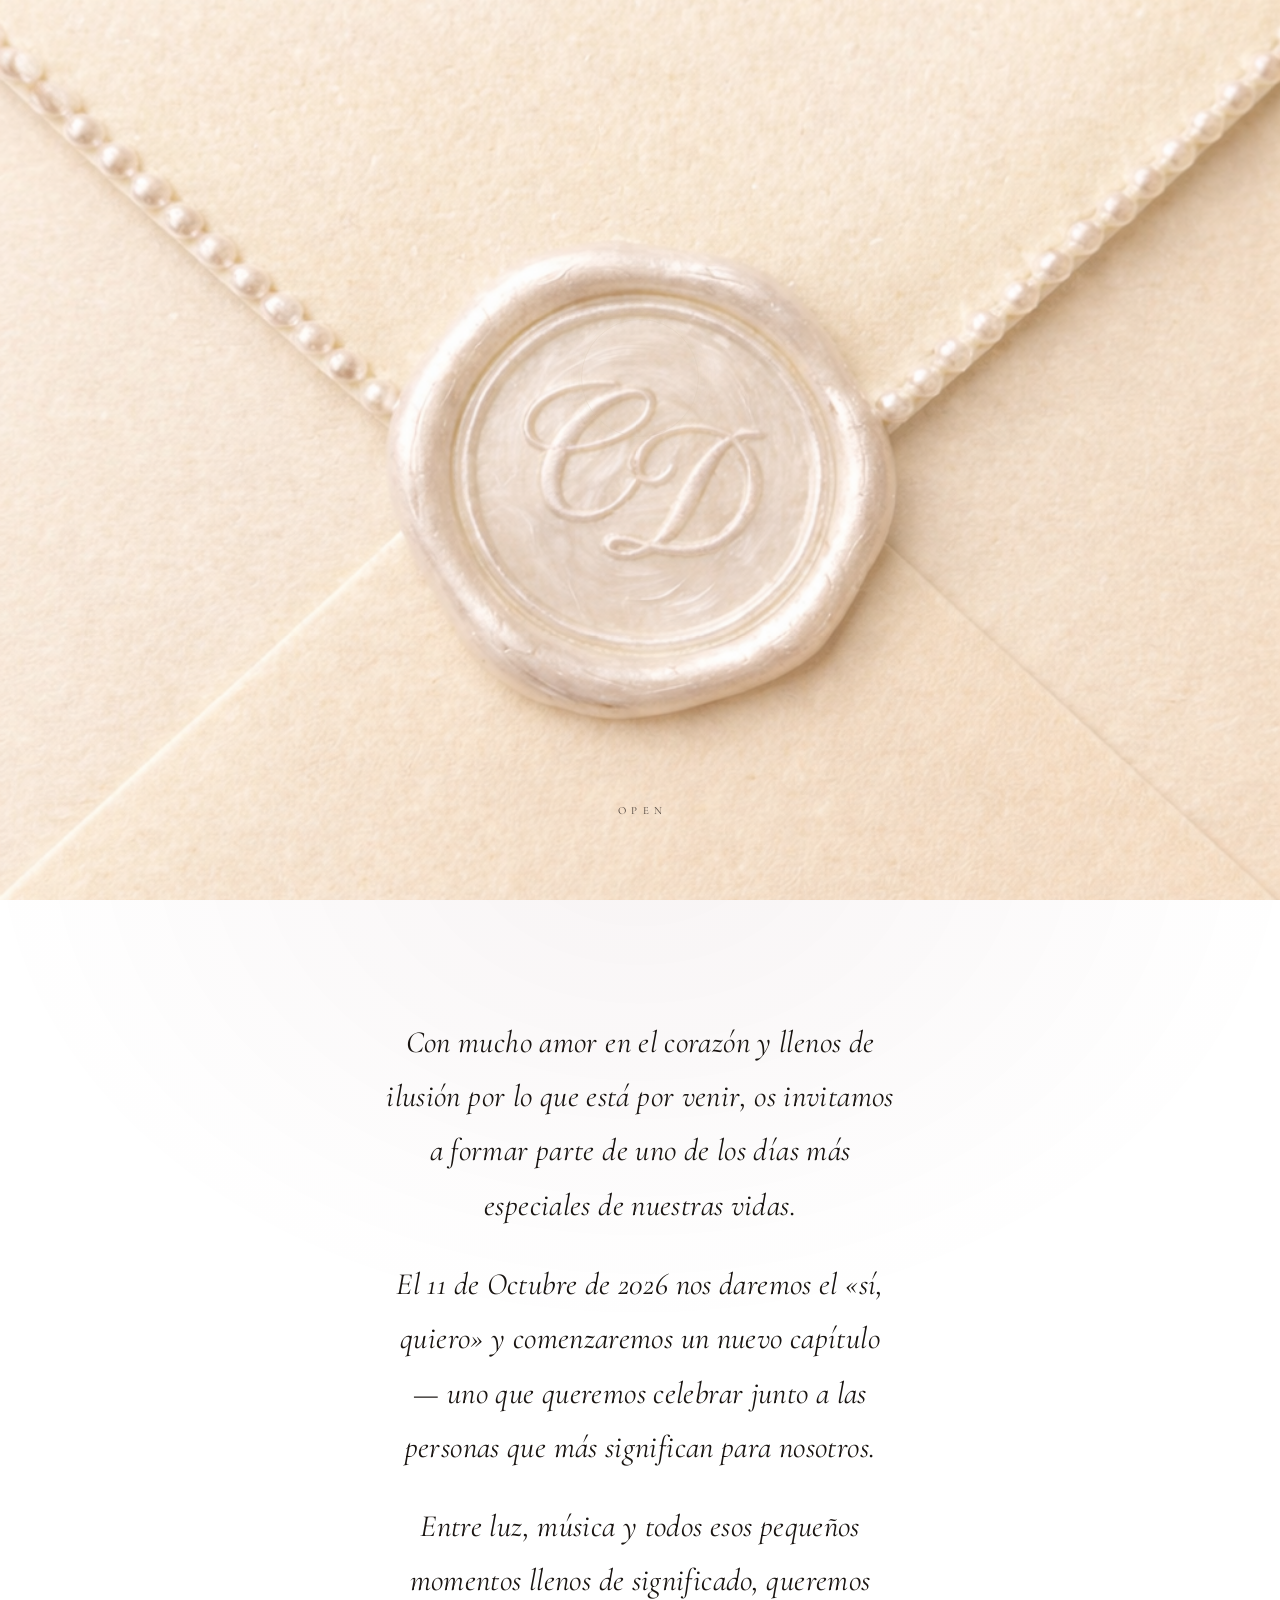
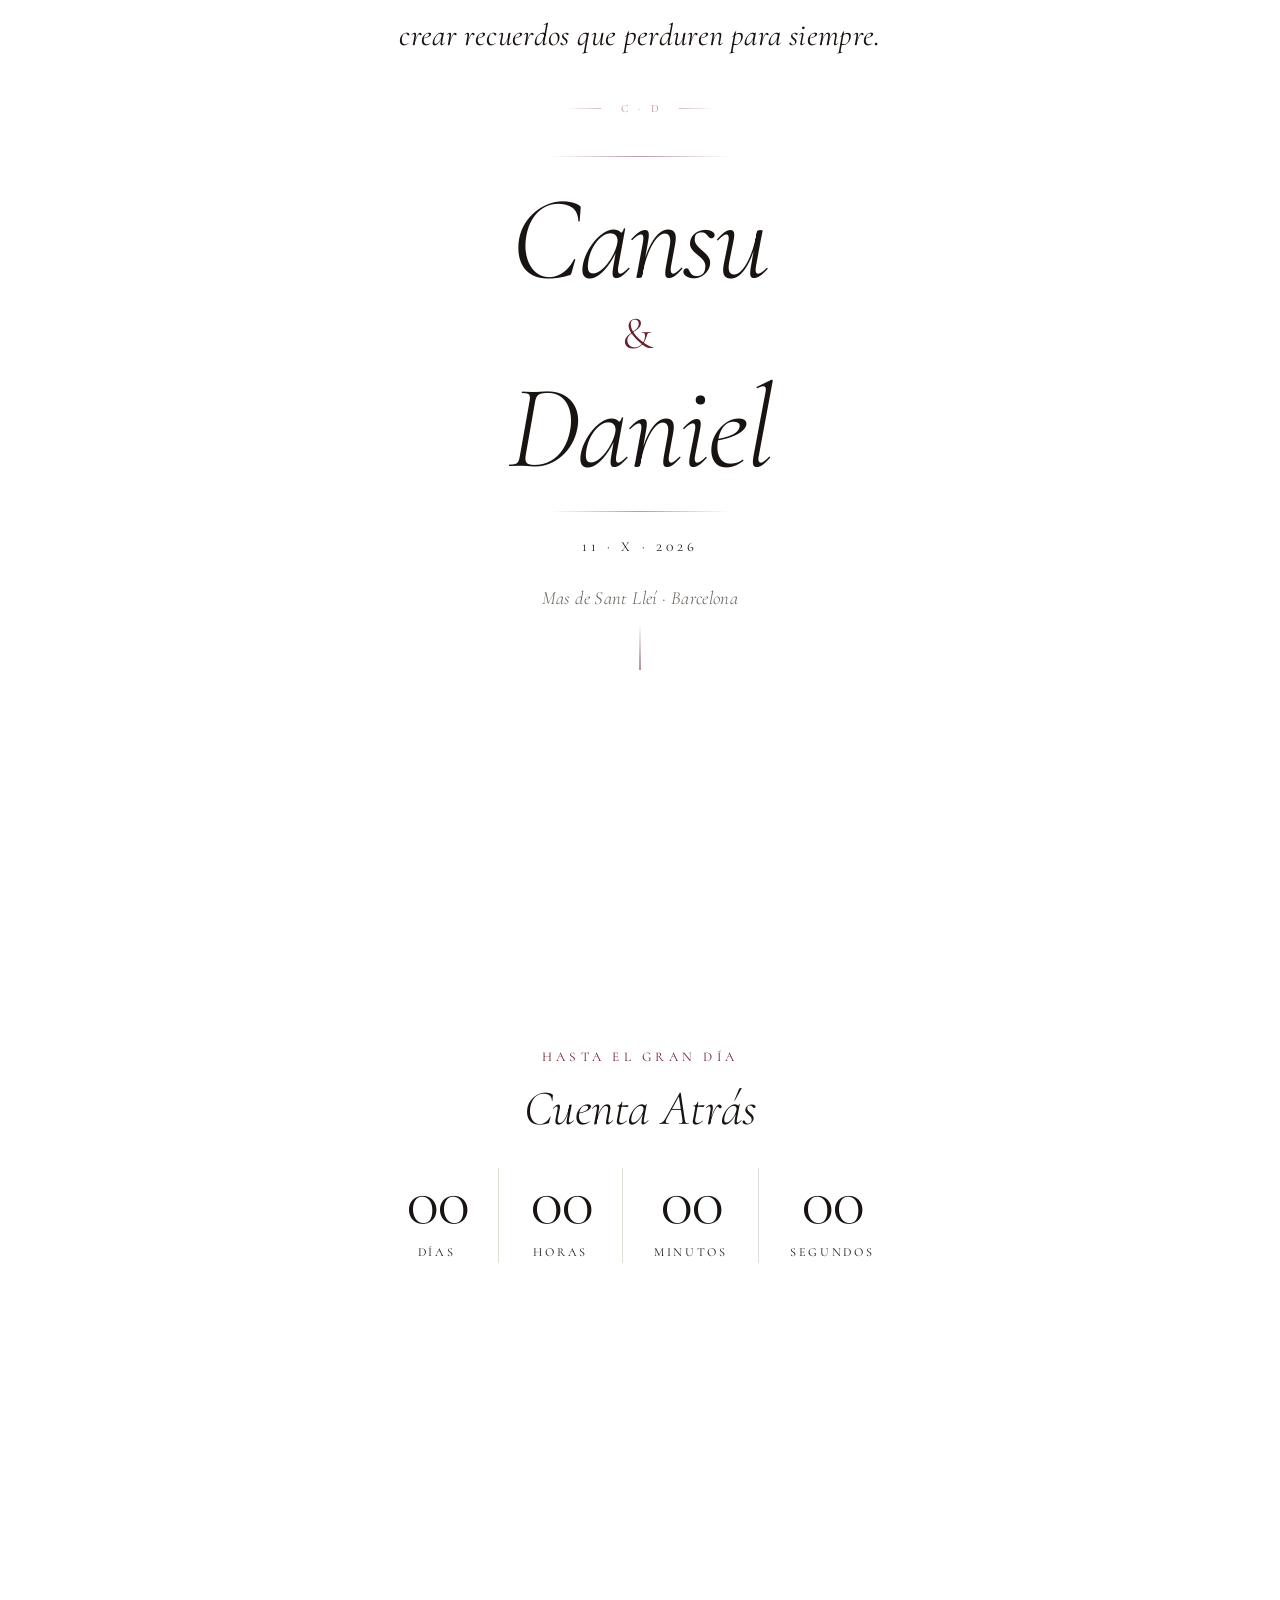
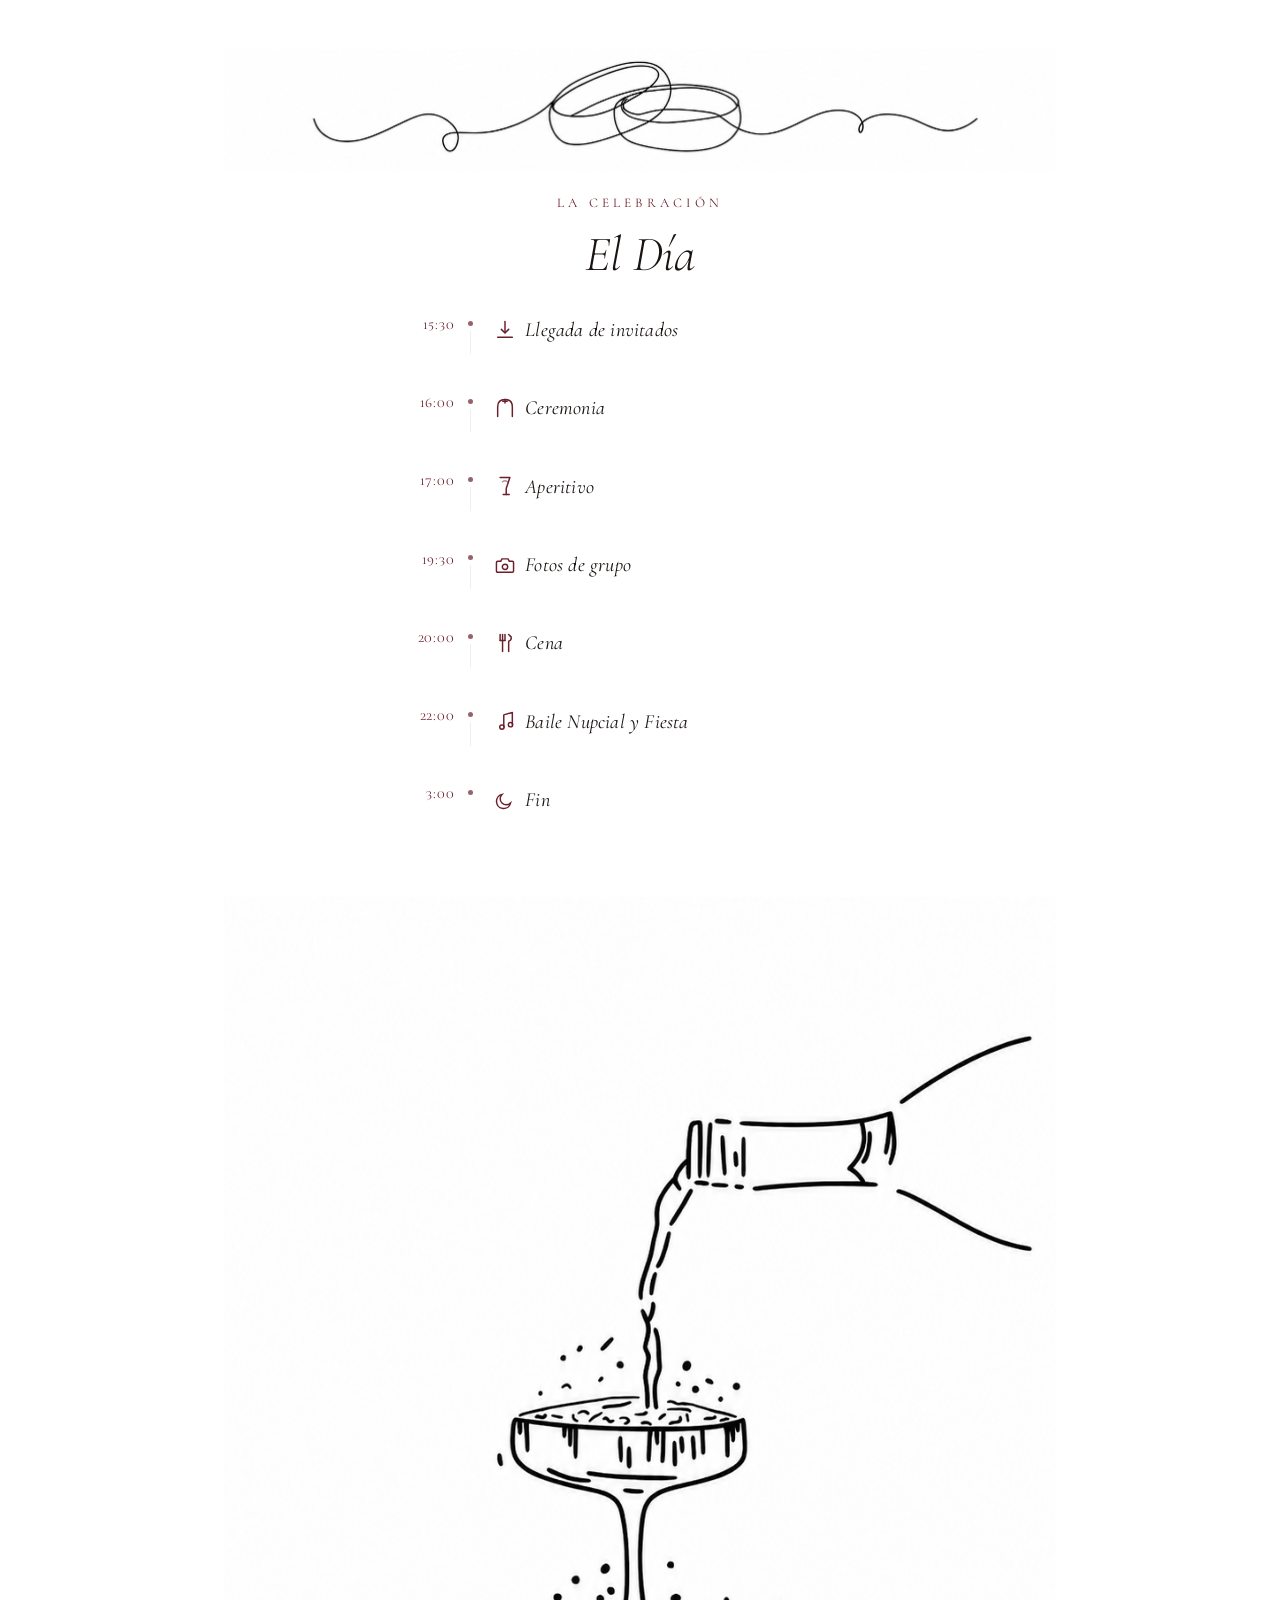
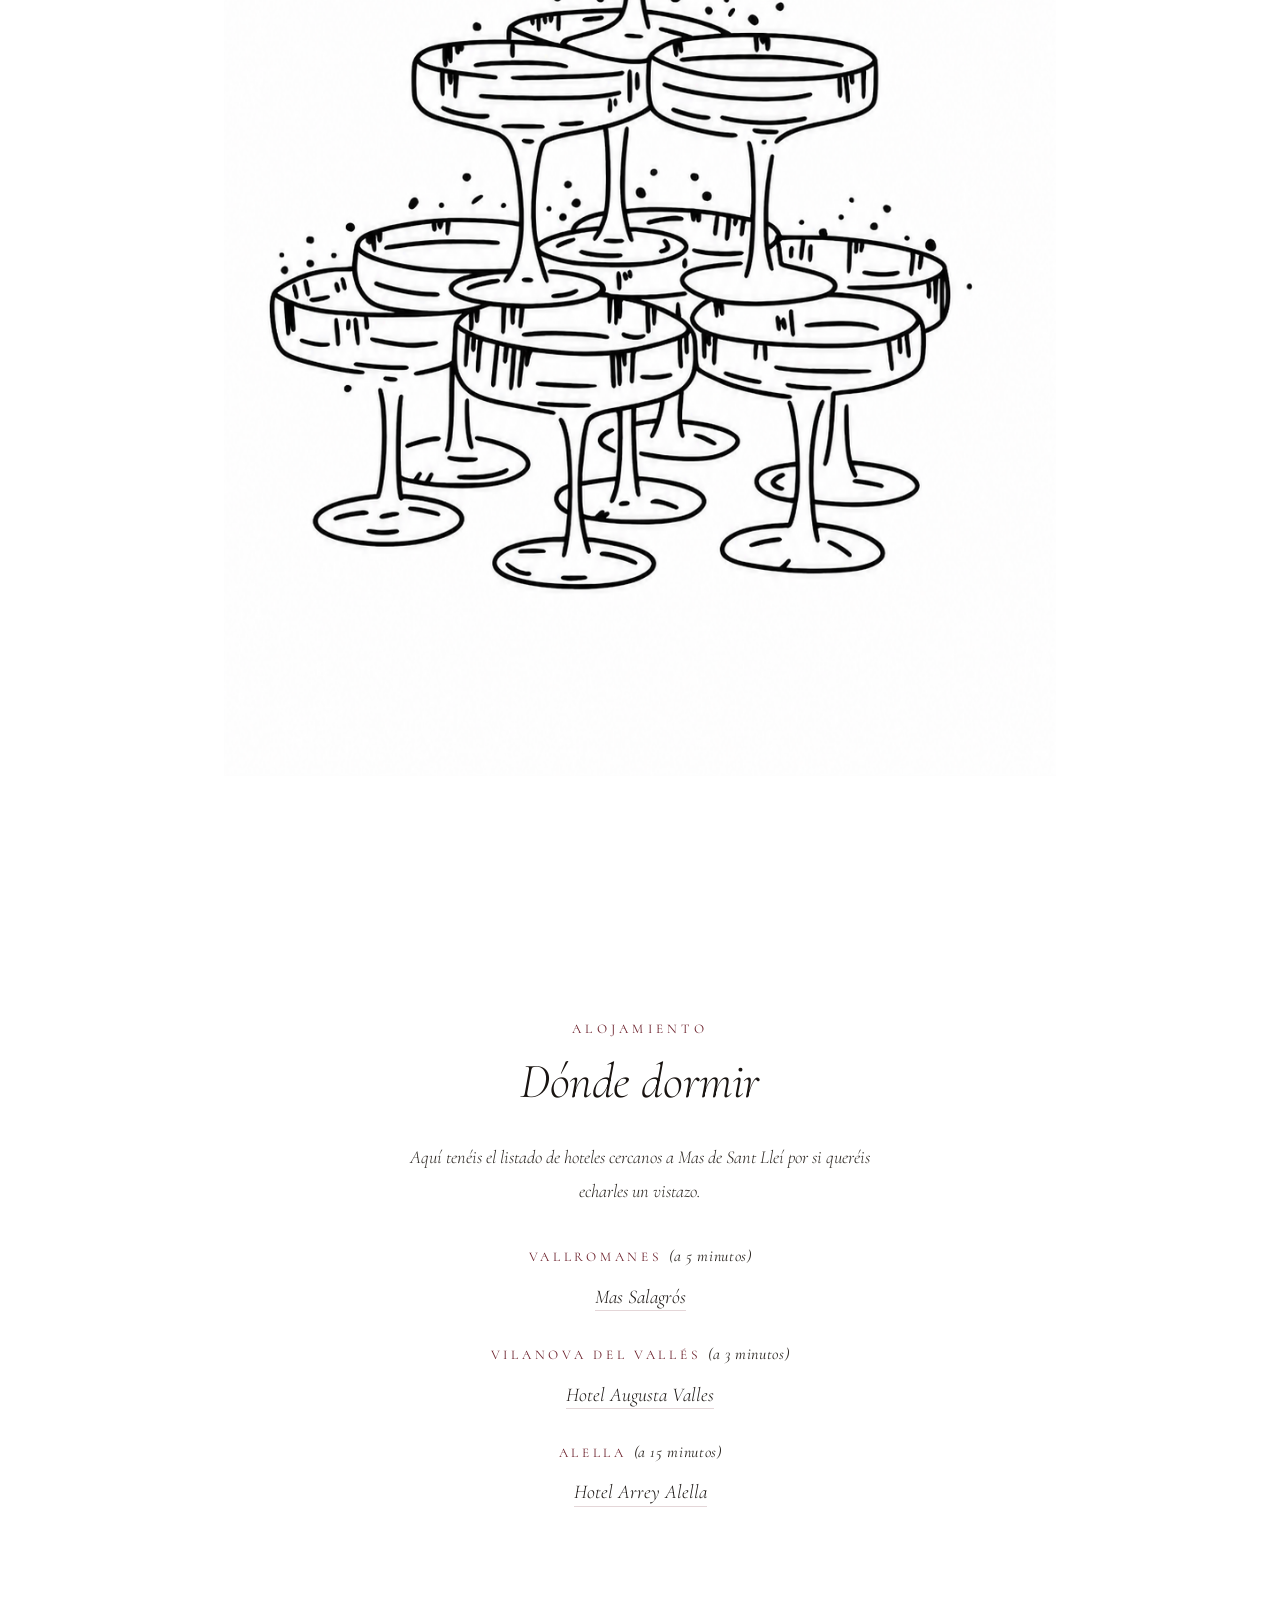
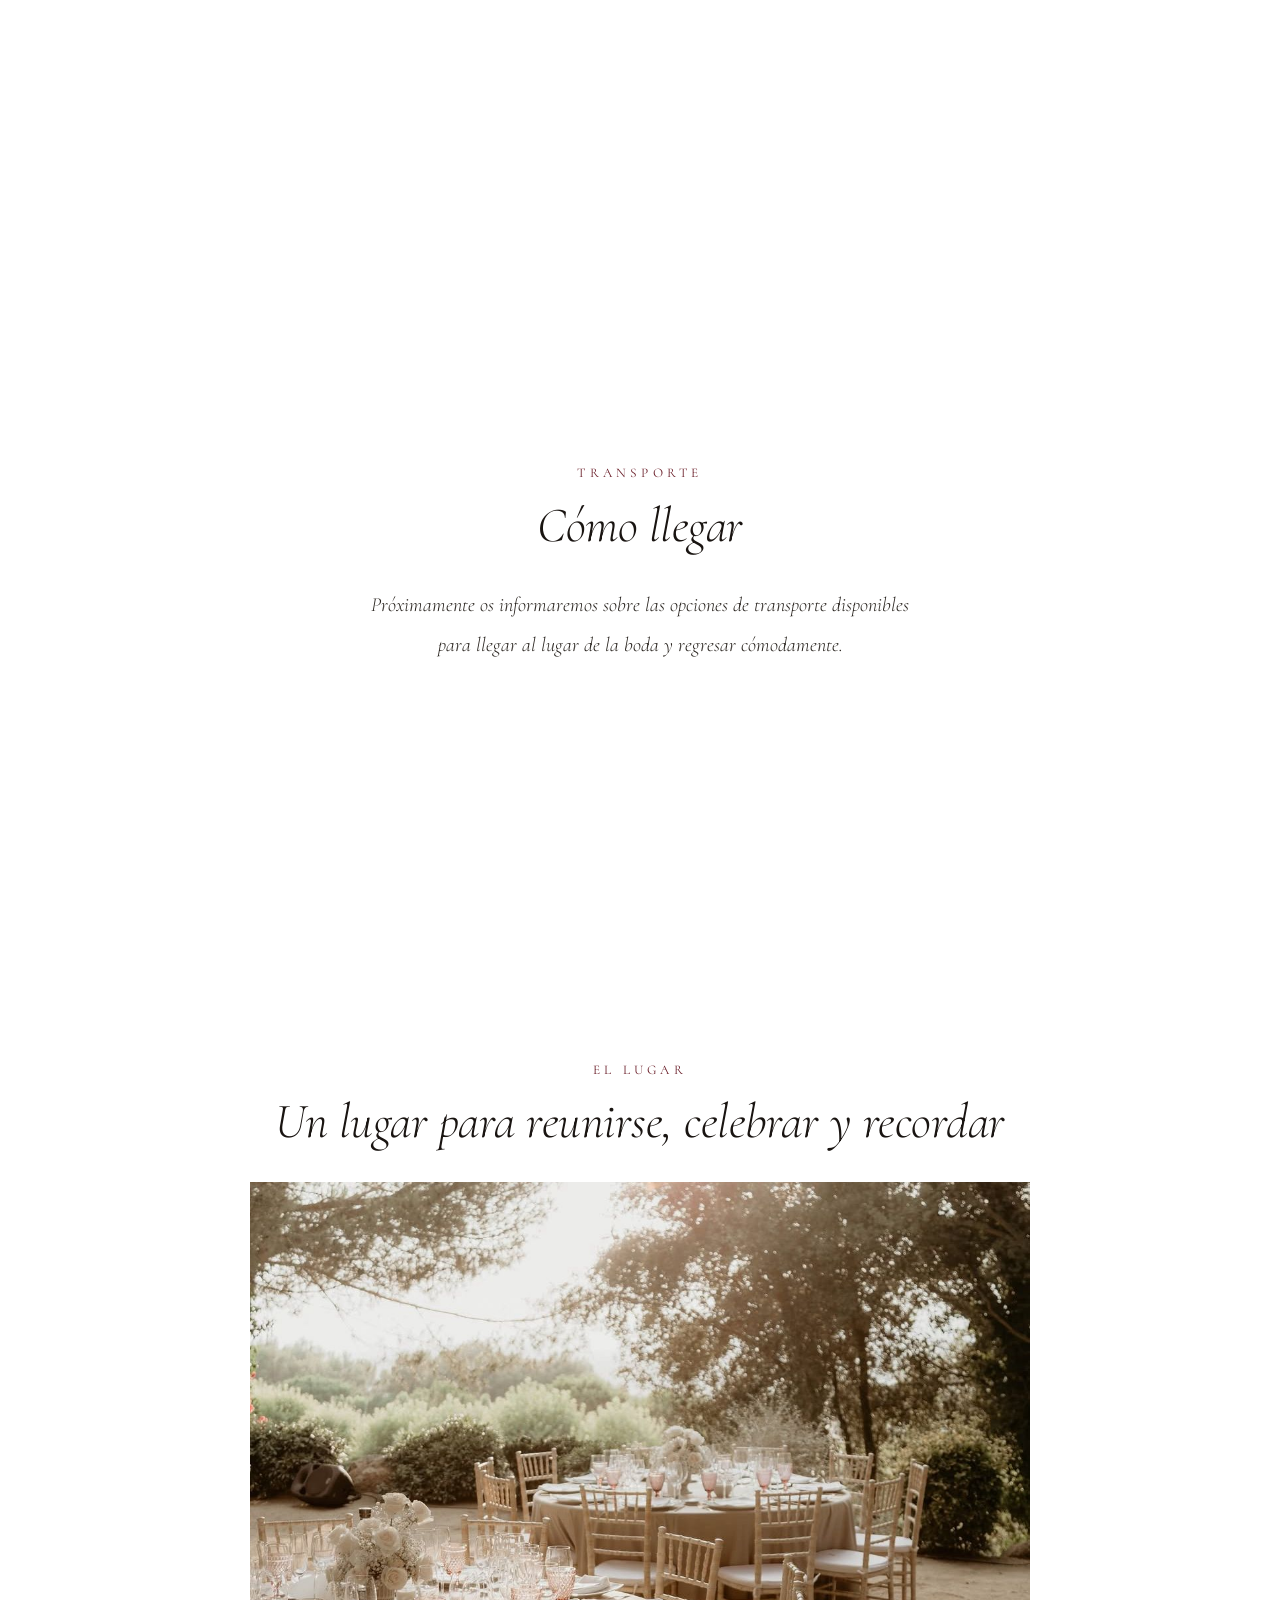
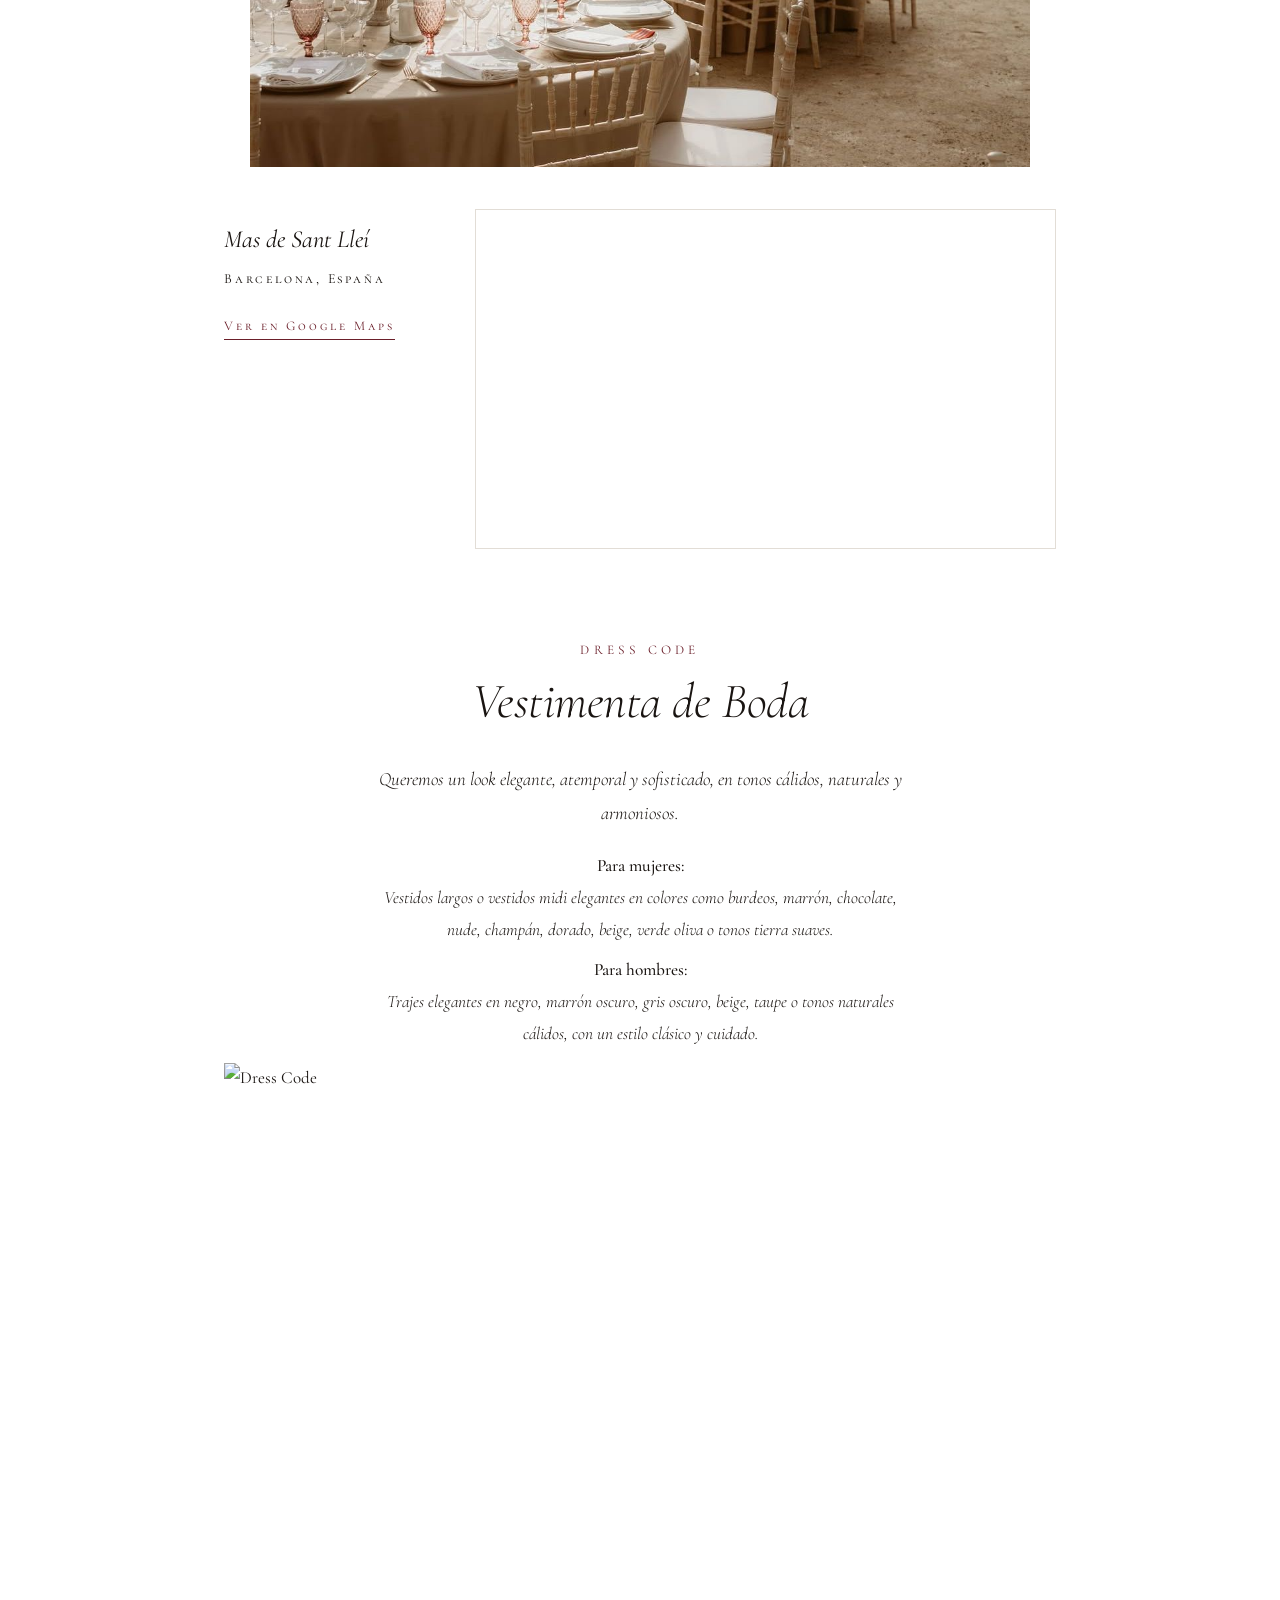
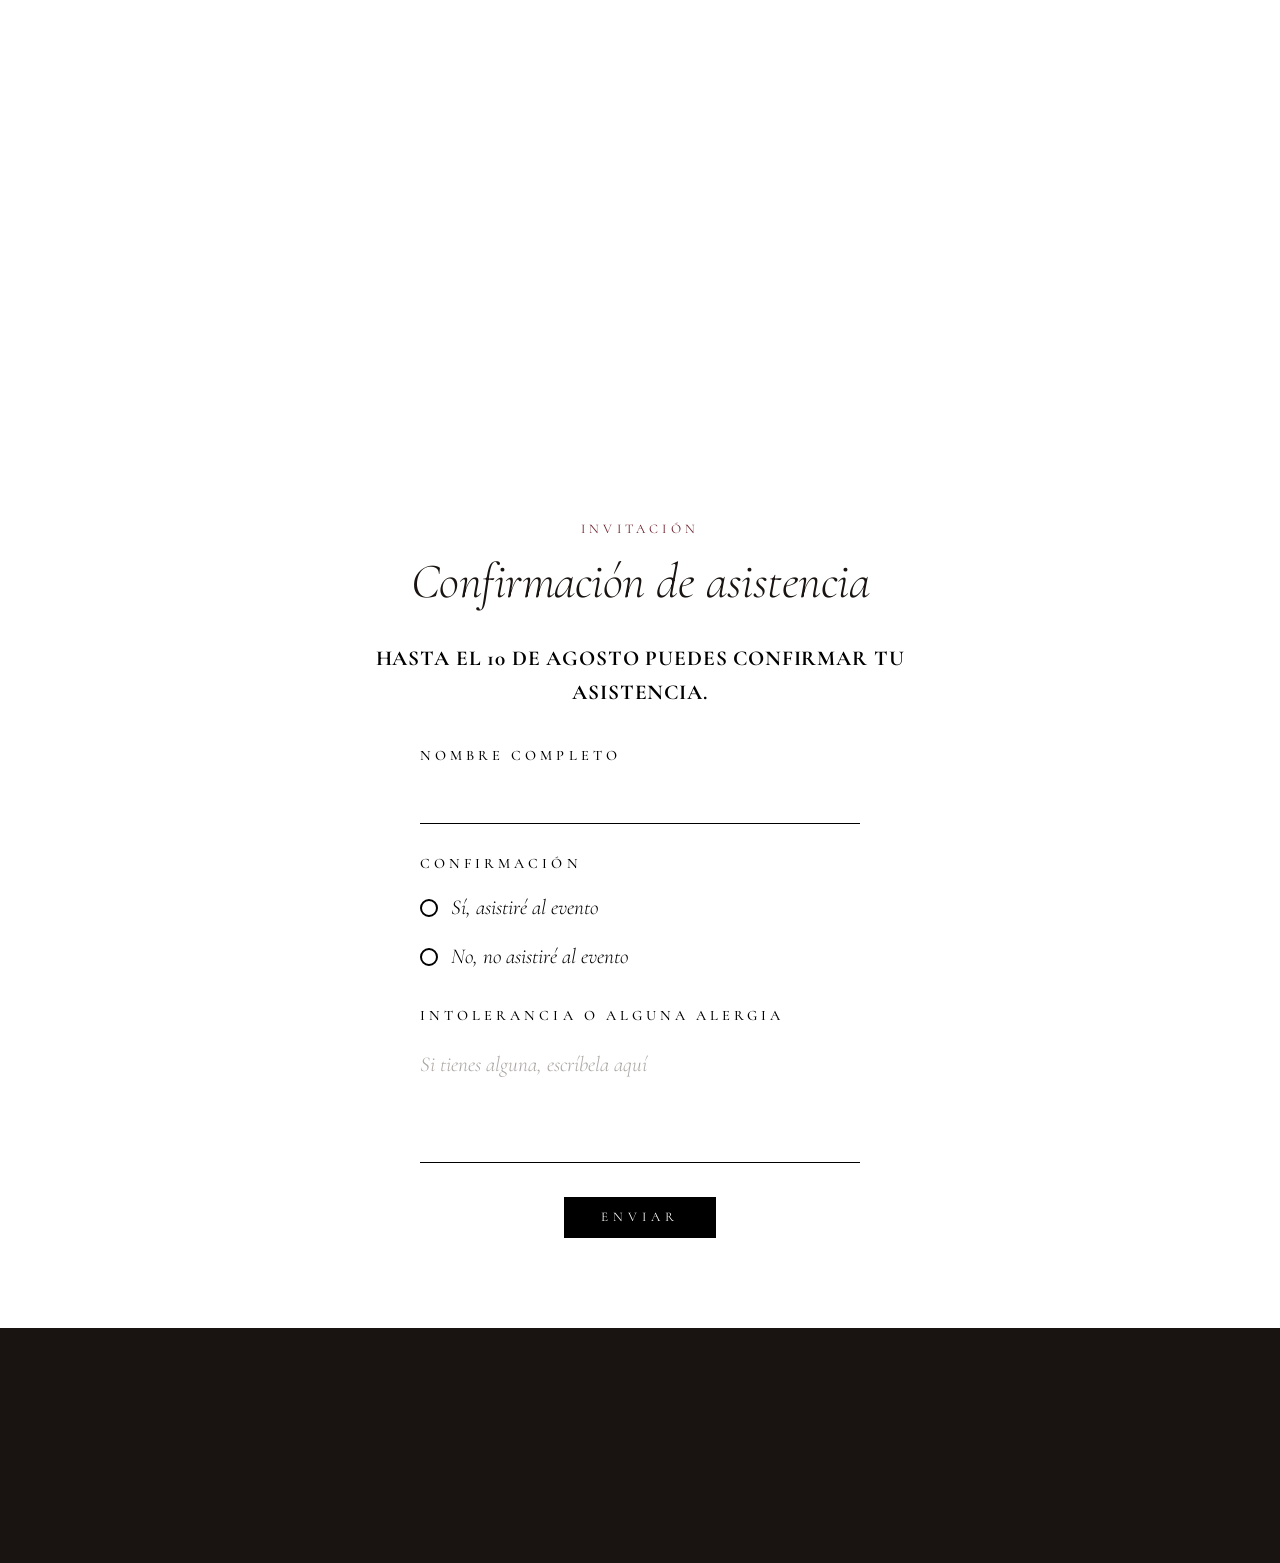
==== commit c6c28fe7: "Add files via upload" ====
--- a/index.html
+++ b/index.html
@@ -116,16 +116,10 @@
       </div>
     </section>
 
-    <!-- ── Venue Photo — below countdown ── -->
-    <section id="venue17" class="venue-photo-divider">
-      <div class="container">
-        <img src="assets/venue-17.png" alt="Mas de Sant Lleí" class="venue-divider-img" />
-      </div>
-    </section>
-
     <!-- ── Program ── -->
     <section id="program" class="section fade-in paper-card">
       <div class="container">
+        <img src="assets/venue-17.png" alt="" class="program-deco-img" aria-hidden="true" />
         <header class="section-header">
           <span class="section-label" data-i18n="program.label"></span>
           <h2 class="section-title" data-i18n="program.title"></h2>
@@ -225,6 +219,29 @@
               allowfullscreen
               referrerpolicy="no-referrer-when-downgrade"
             ></iframe>
+          </div>
+        </div>
+      </div>
+    </section>
+
+    <!-- ── Dress Code ── -->
+    <section id="dresscode" class="section section-warm fade-in">
+      <div class="container container--narrow">
+        <header class="section-header">
+          <span class="section-label" data-i18n="dresscode.label"></span>
+          <h2 class="section-title" data-i18n="dresscode.title"></h2>
+        </header>
+        <div class="dresscode-text">
+          <p>Queremos un look elegante, atemporal y sofisticado, en tonos cálidos, naturales y armoniosos.</p>
+          <p><strong>Para mujeres:</strong><br>Vestidos largos o vestidos midi elegantes en colores como burdeos, marrón, chocolate, nude, champán, dorado, beige, verde oliva o tonos tierra suaves.</p>
+          <p><strong>Para hombres:</strong><br>Trajes elegantes en negro, marrón oscuro, gris oscuro, beige, taupe o tonos naturales cálidos, con un estilo clásico y cuidado.</p>
+        </div>
+        <div class="dresscode-wrapper">
+          <div class="dresscode-scroll-wrap">
+            <div class="dresscode-track">
+              <img src="assets/venue-11.jpg" alt="Dress Code" class="dresscode-image" />
+              <img src="assets/venue-11.jpg" alt="" class="dresscode-image" aria-hidden="true" />
+            </div>
           </div>
         </div>
       </div>
@@ -302,29 +319,6 @@
       </div>
     </section>
 
-    <!-- ── Dress Code ── -->
-    <section id="dresscode" class="section section-warm fade-in">
-      <div class="container container--narrow">
-        <header class="section-header">
-          <span class="section-label" data-i18n="dresscode.label"></span>
-          <h2 class="section-title" data-i18n="dresscode.title"></h2>
-        </header>
-        <div class="dresscode-text">
-          <p>Queremos un look elegante, atemporal y sofisticado, en tonos cálidos, naturales y armoniosos.</p>
-          <p><strong>Para mujeres:</strong><br>Vestidos largos o vestidos midi elegantes en colores como burdeos, marrón, chocolate, nude, champán, dorado, beige, verde oliva o tonos tierra suaves.</p>
-          <p><strong>Para hombres:</strong><br>Trajes elegantes en negro, marrón oscuro, gris oscuro, beige, taupe o tonos naturales cálidos, con un estilo clásico y cuidado.</p>
-        </div>
-        <div class="dresscode-wrapper">
-          <div class="dresscode-scroll-wrap">
-            <div class="dresscode-track">
-              <img src="assets/venue-11.jpg" alt="Dress Code" class="dresscode-image" />
-              <img src="assets/venue-11.jpg" alt="" class="dresscode-image" aria-hidden="true" />
-            </div>
-          </div>
-        </div>
-      </div>
-    </section>
-
   </main>
 
   <!-- ── Footer ── -->
--- a/style.css
+++ b/style.css
@@ -711,7 +711,7 @@
 .dresscode-text {
   max-width: 560px;
   margin-inline: auto;
-  margin-bottom: 2rem;
+  margin-bottom: 0.75rem;
   padding-inline: 1rem;
   text-align: center;
   background: none;
@@ -747,7 +747,7 @@
   flex-direction: column;
   align-items: center;
   width: 100%;
-  margin-top: 1.5rem;
+  margin-top: 0.5rem;
 }
 
 .dresscode-scroll-wrap {
@@ -1570,7 +1570,7 @@
     position: static;
     left: auto;
     transform: none;
-    margin-top: 1.25rem;
+    margin-top: 0.5rem;
   }
 
   .dresscode-scroll-wrap {
@@ -1640,6 +1640,17 @@
   }
 }
 
+/* ── venue-17 decorative image inside #program ───────────── */
+.program-deco-img {
+  max-height: 150px;
+  width: auto;
+  max-width: 100%;
+  display: block;
+  margin-inline: auto;
+  margin-bottom: 1.25rem;
+  mix-blend-mode: multiply;
+}
+
 /* ── Venue Photo Dividers ─────────────────────────────────── */
 .venue-photo-divider {
   padding-block: clamp(1.5rem, 3vw, 2.5rem);
@@ -1726,12 +1737,17 @@
 }
 
 #countdown,
-#program,
 #accommodation,
 #transport,
-#rsvp,
+#rsvp {
+  min-height: 100svh;
+  display: flex;
+  flex-direction: column;
+  justify-content: center;
+}
+
+#program,
 #dresscode {
-  min-height: 100svh;
   display: flex;
   flex-direction: column;
   justify-content: center;
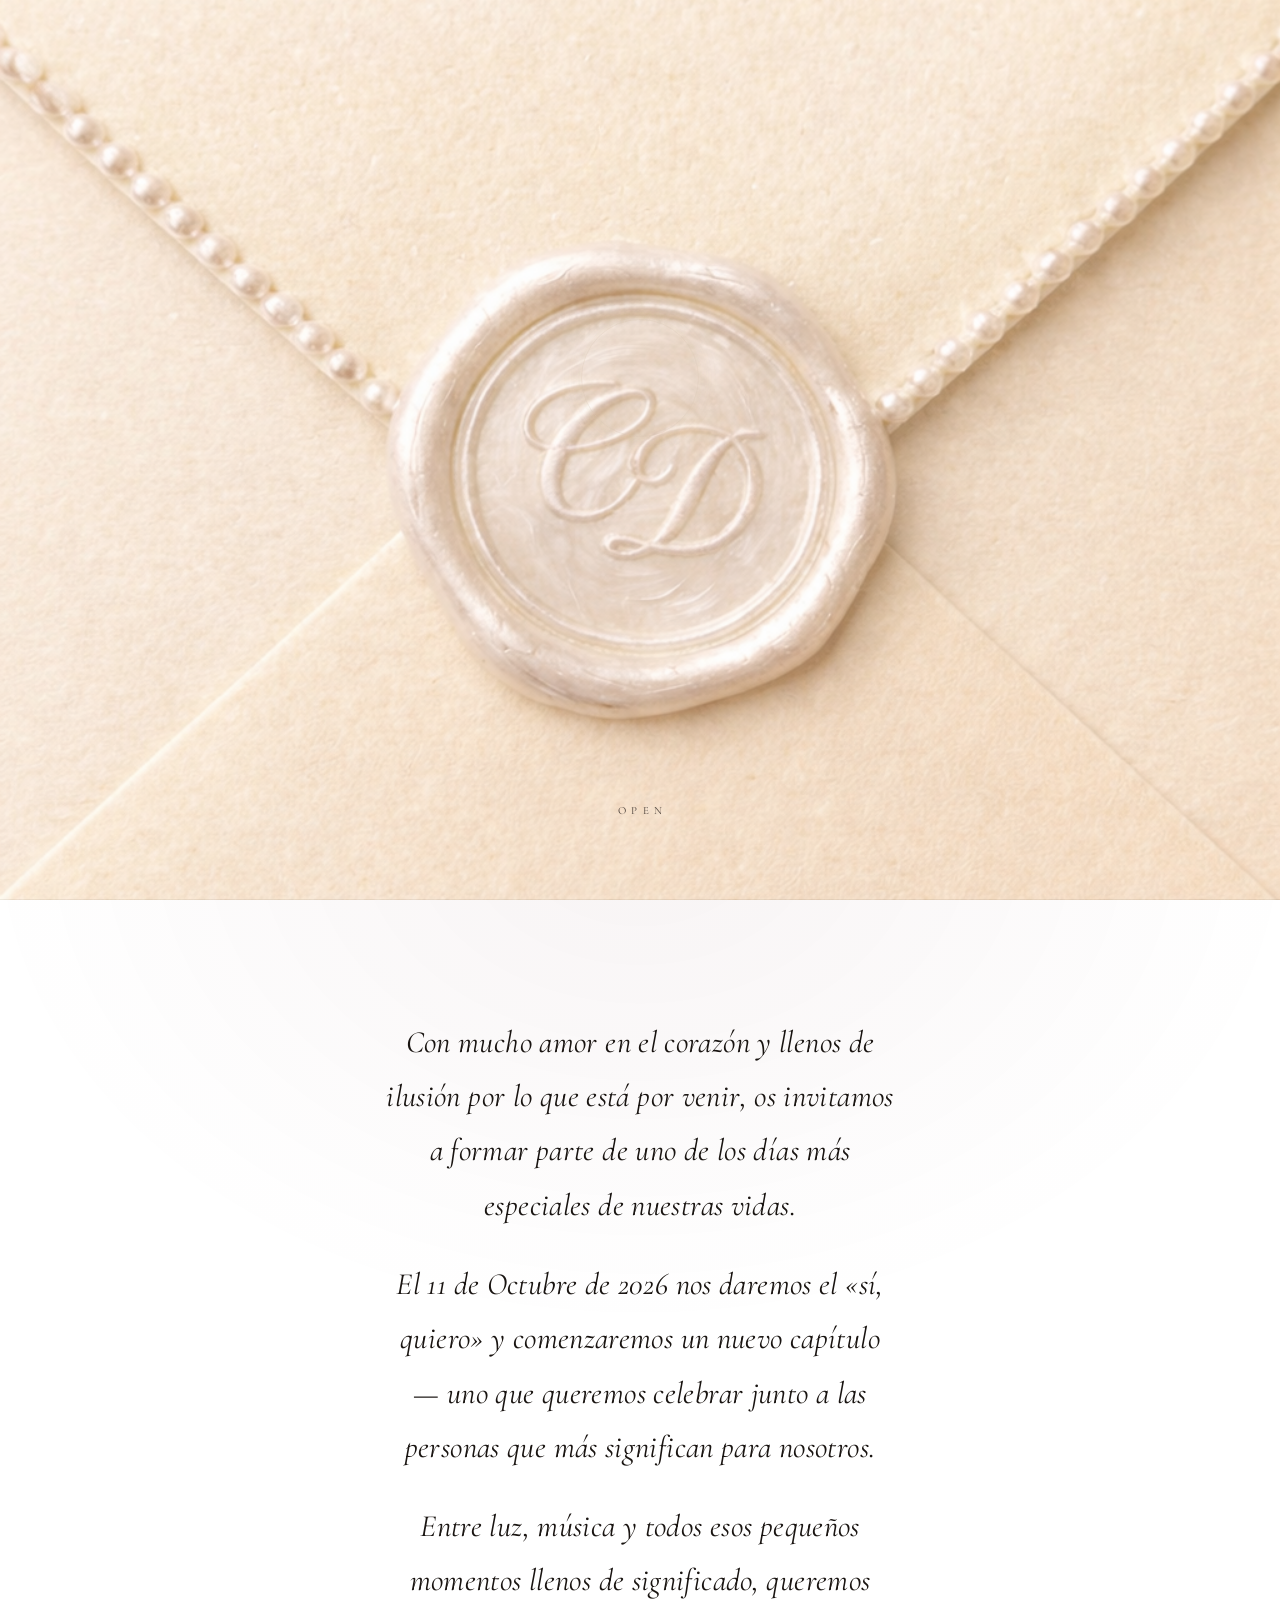
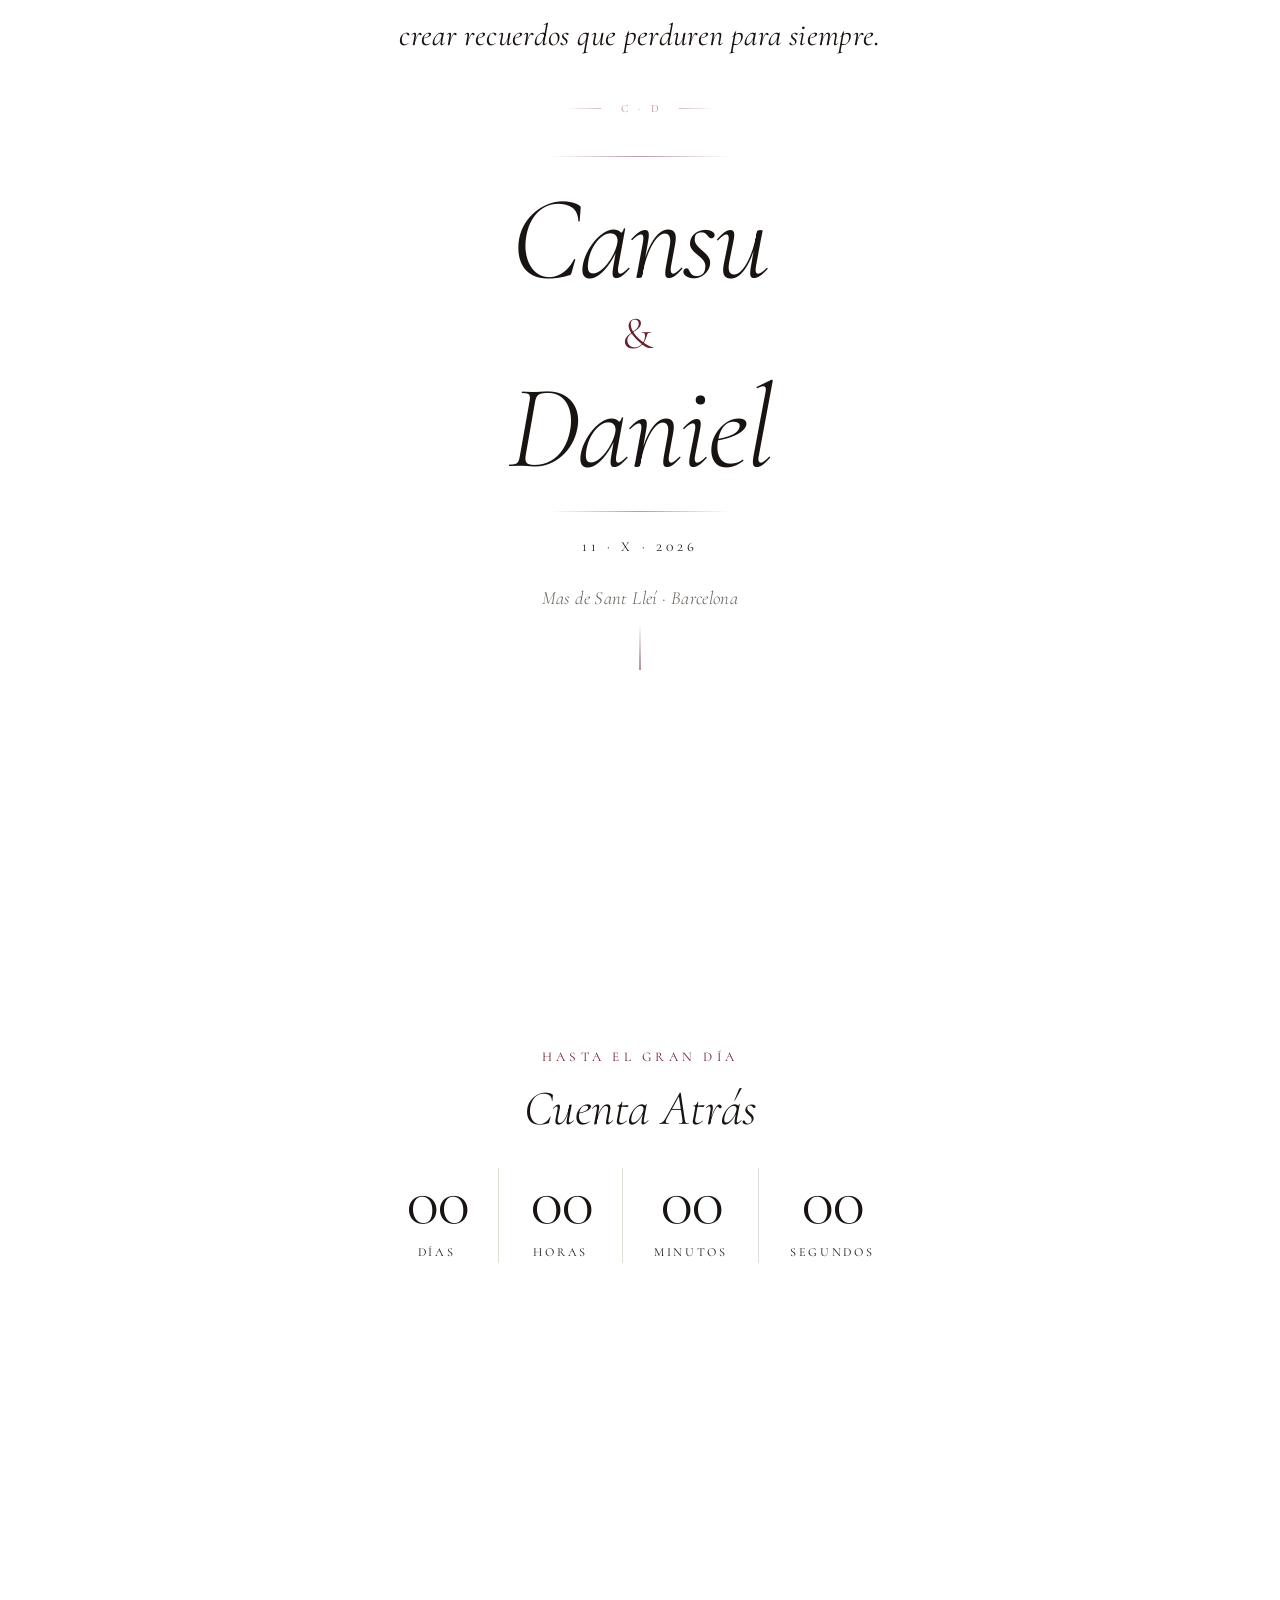
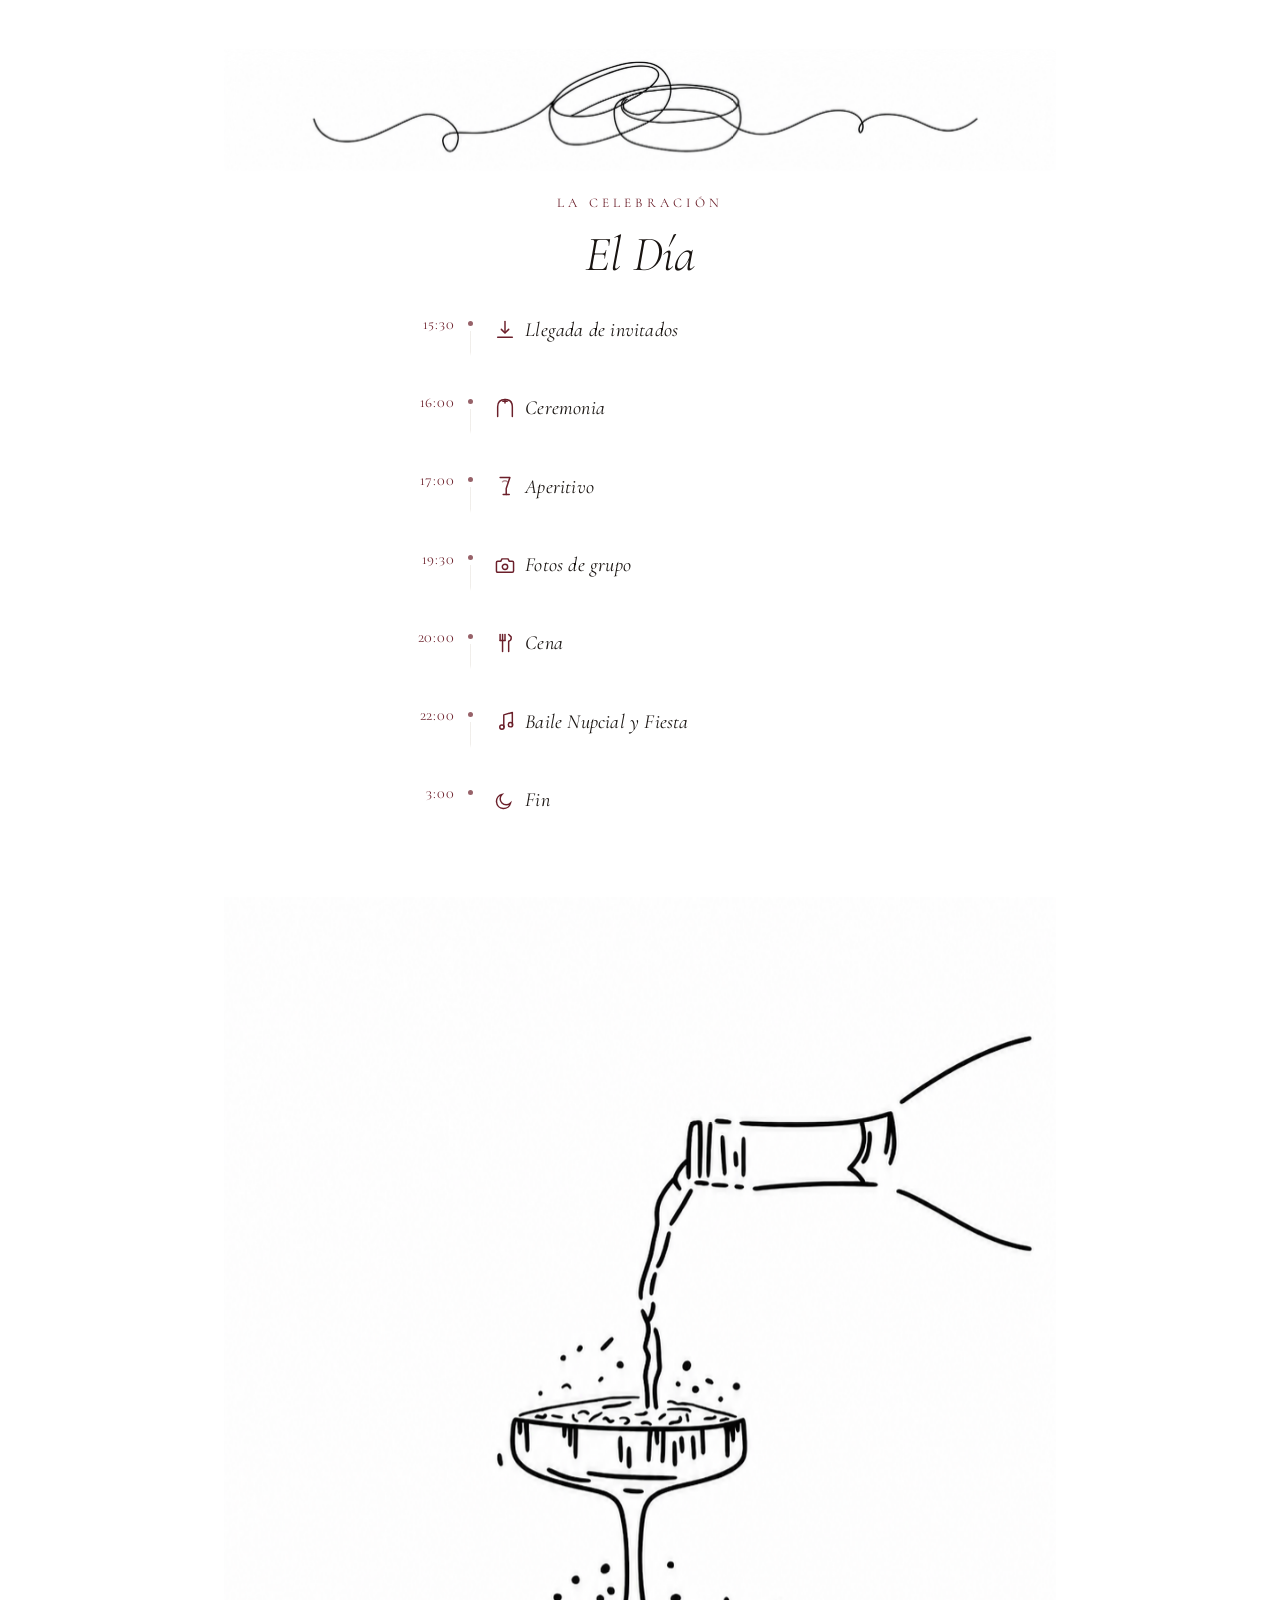
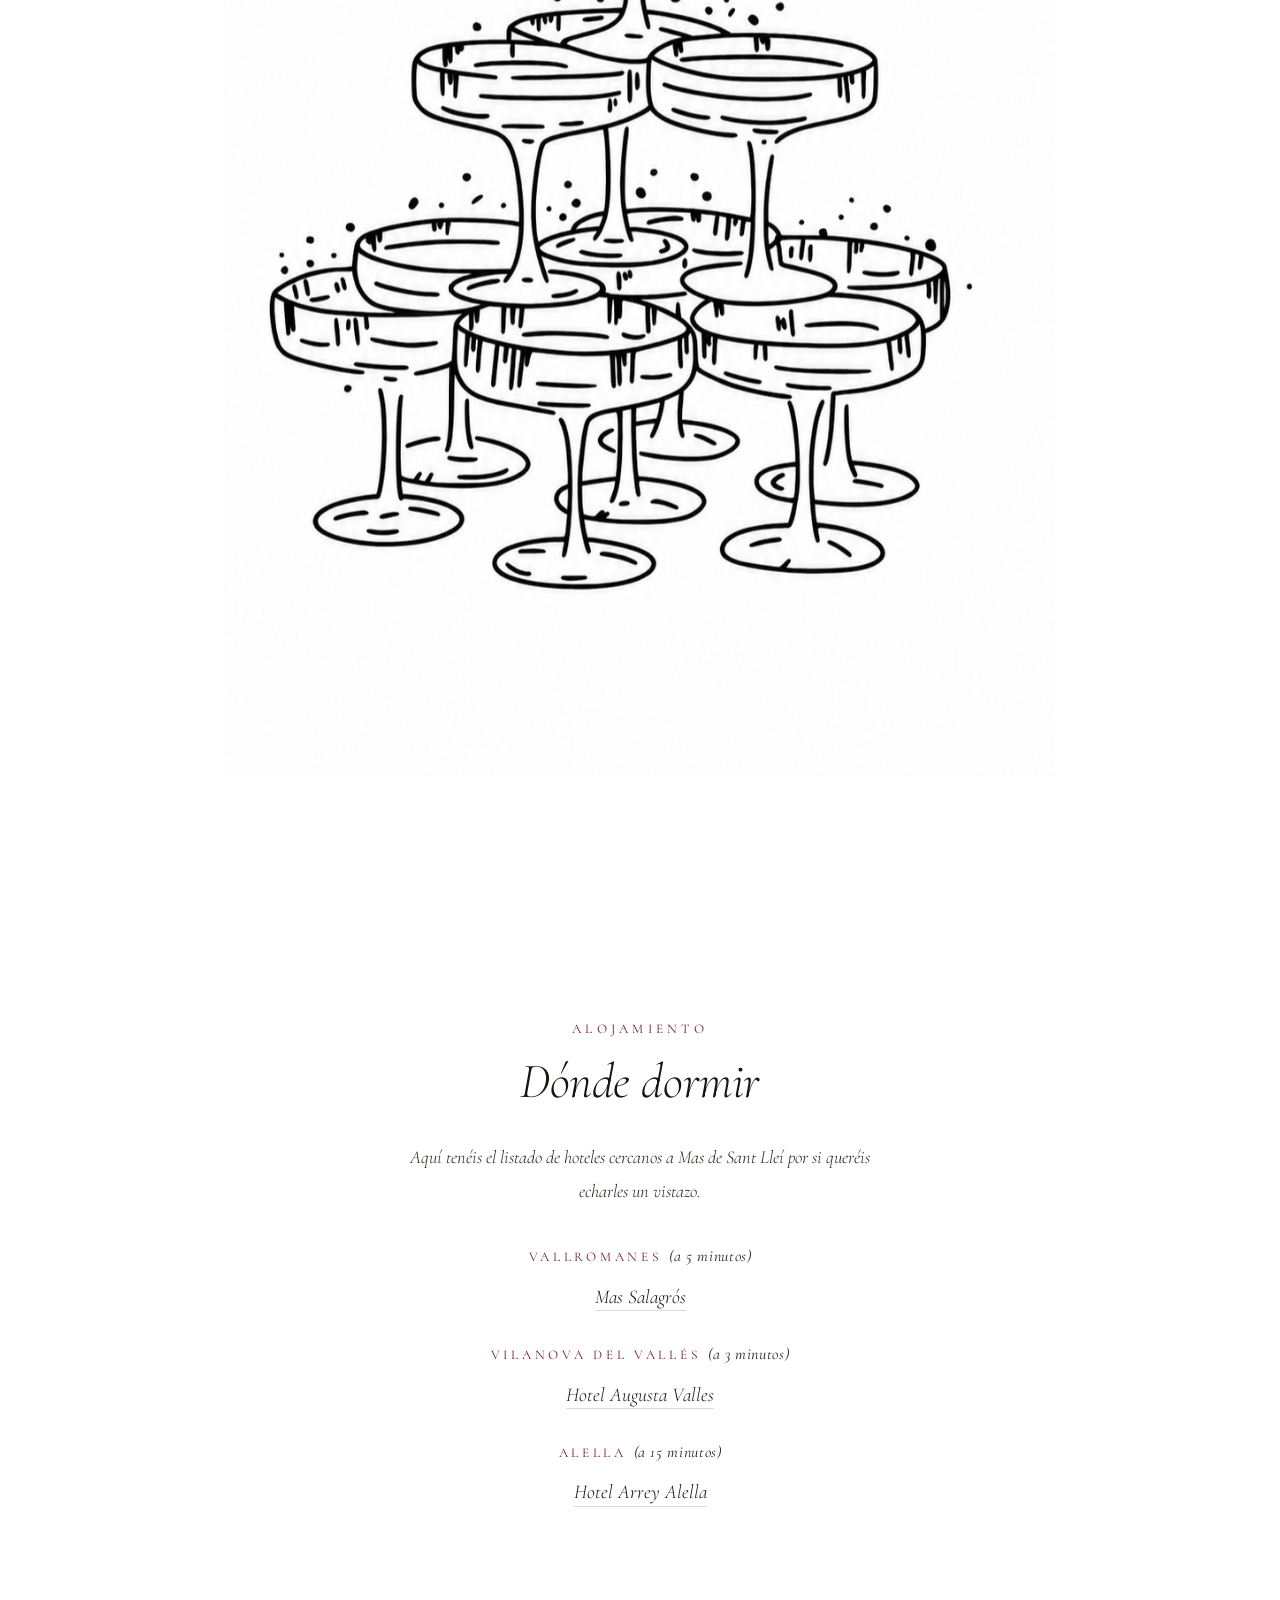
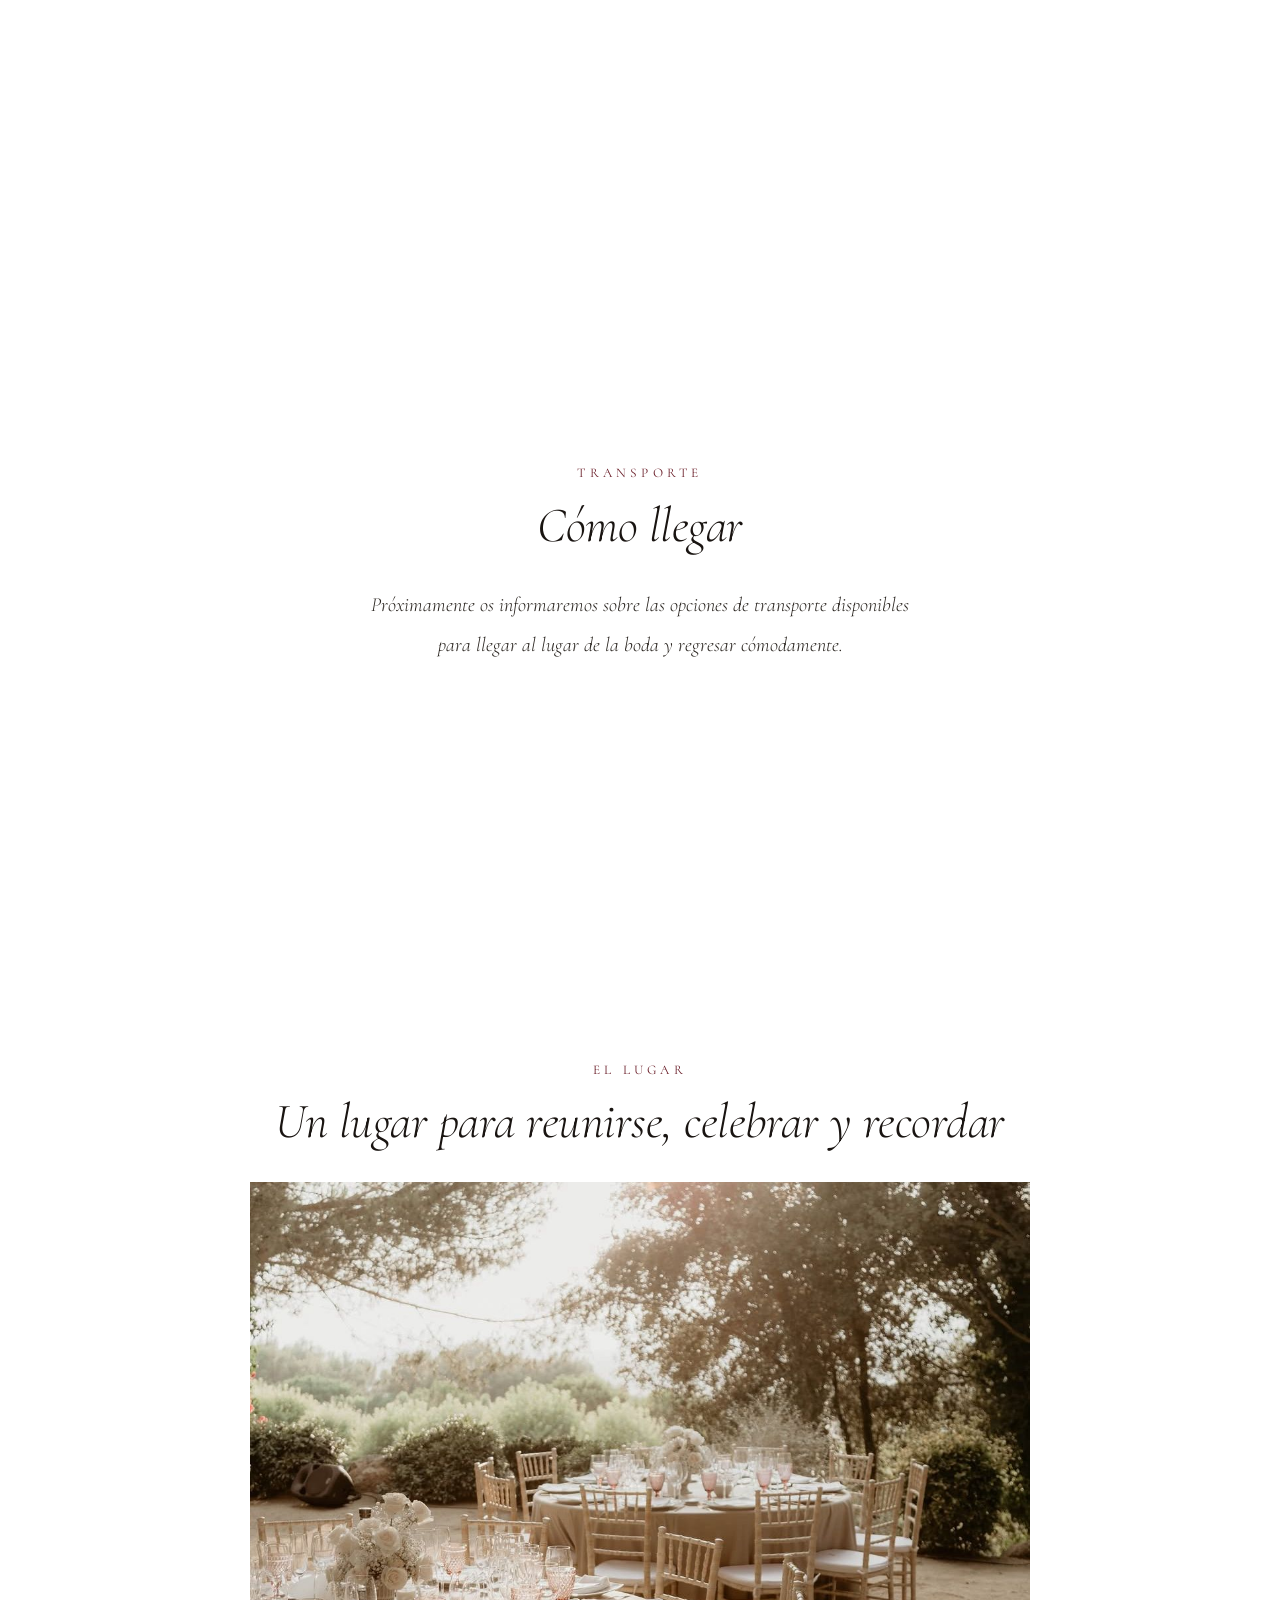
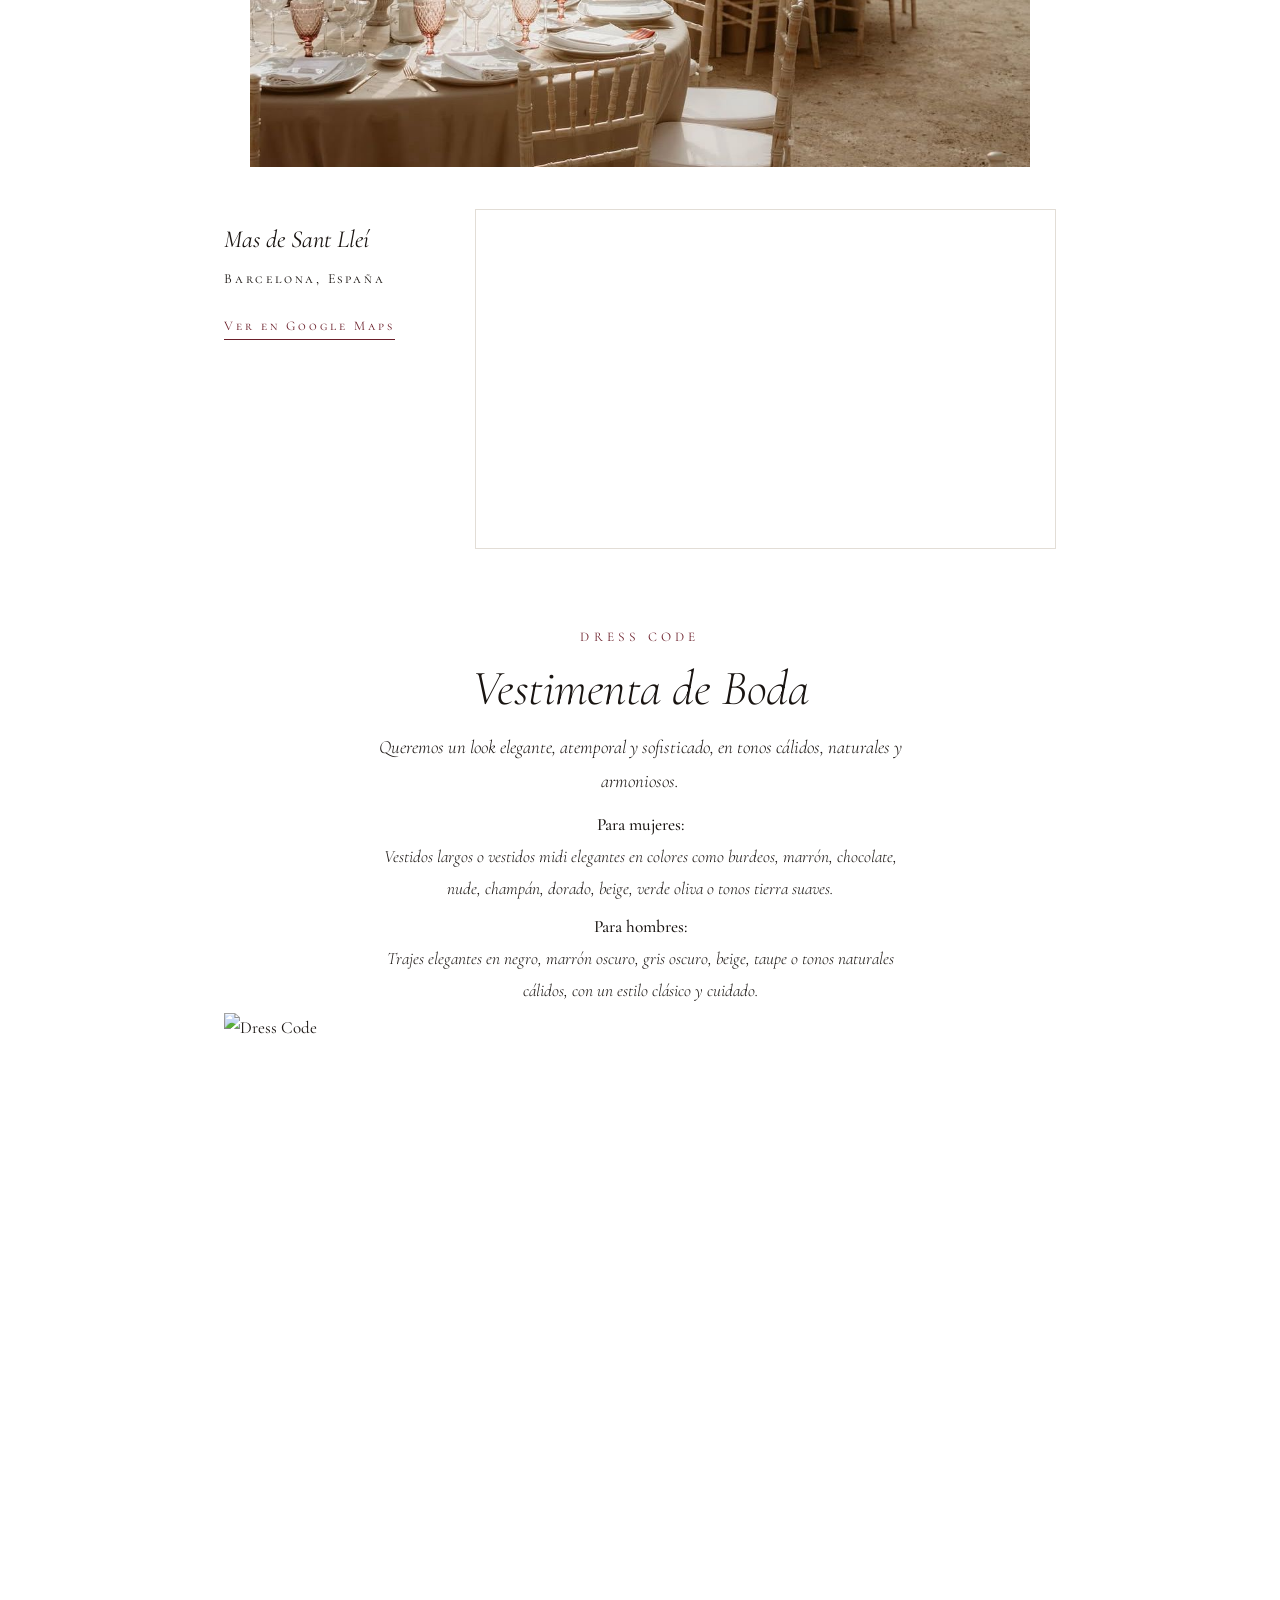
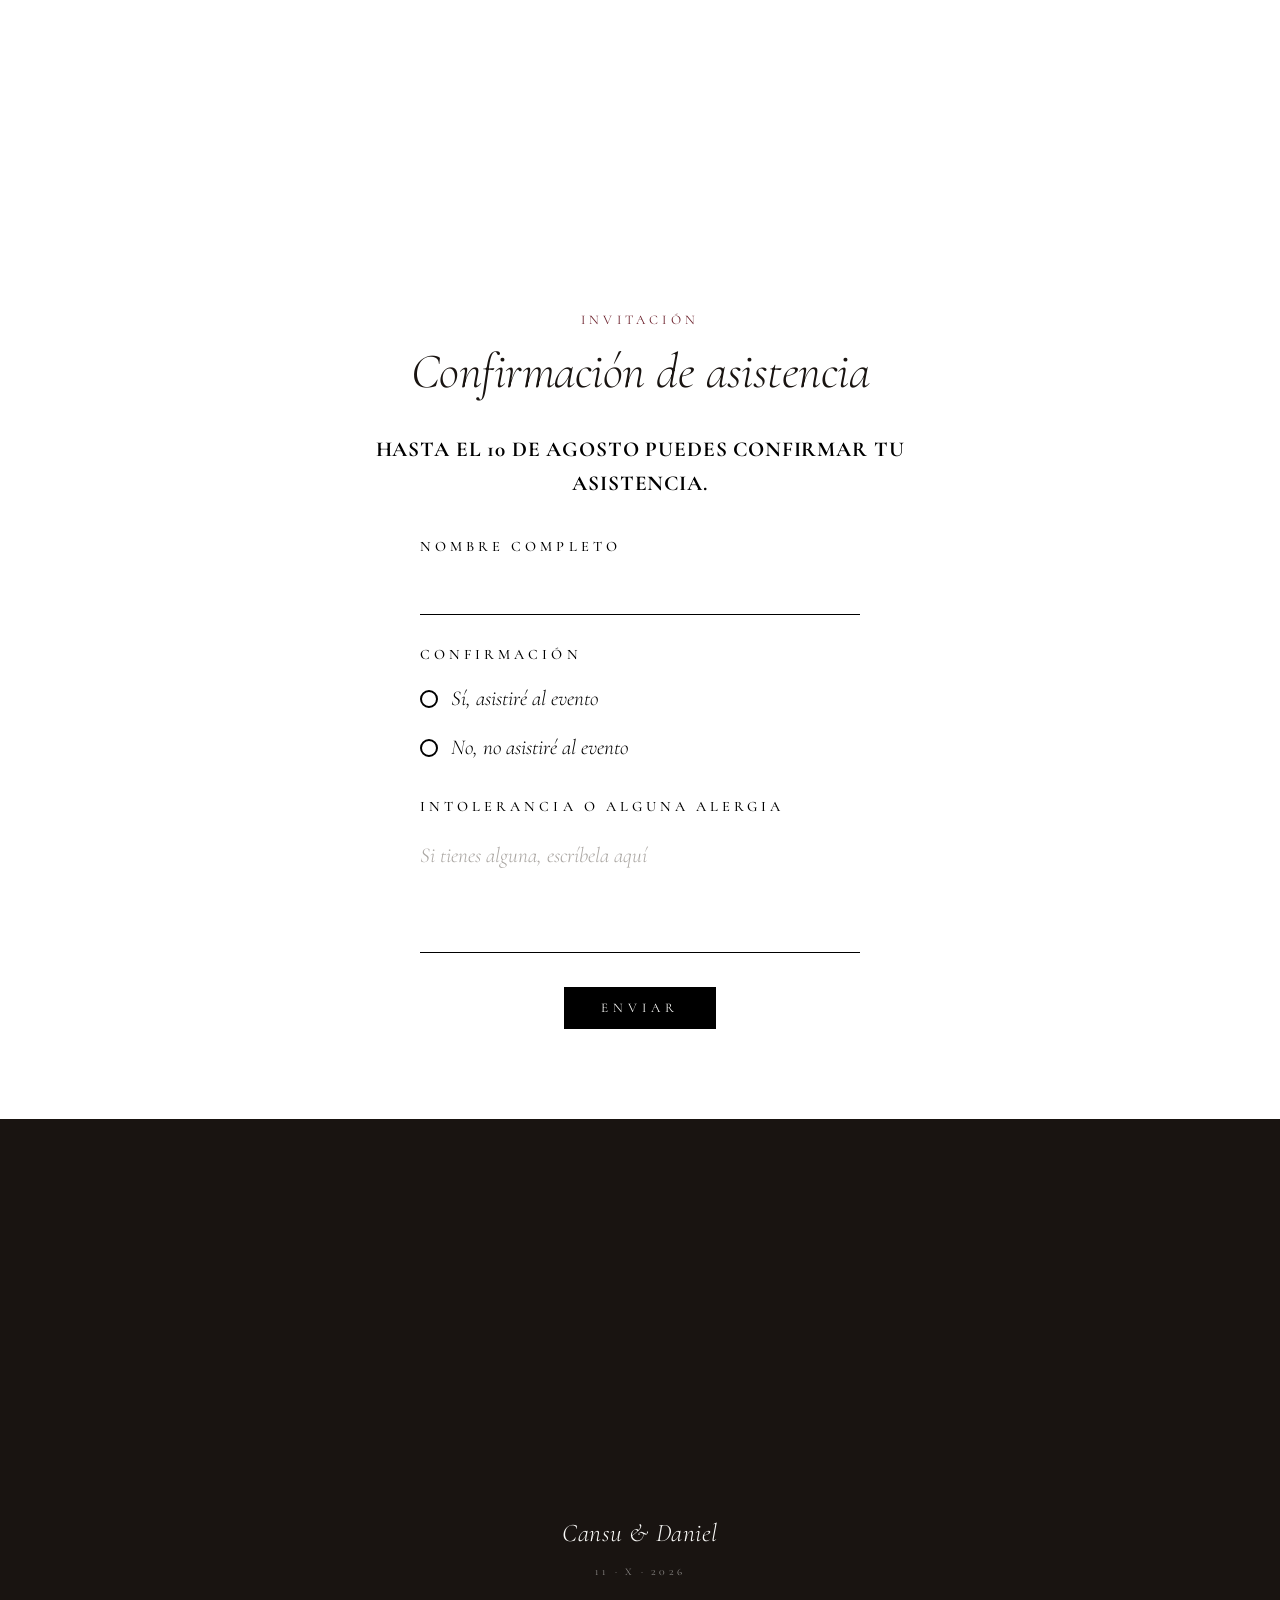
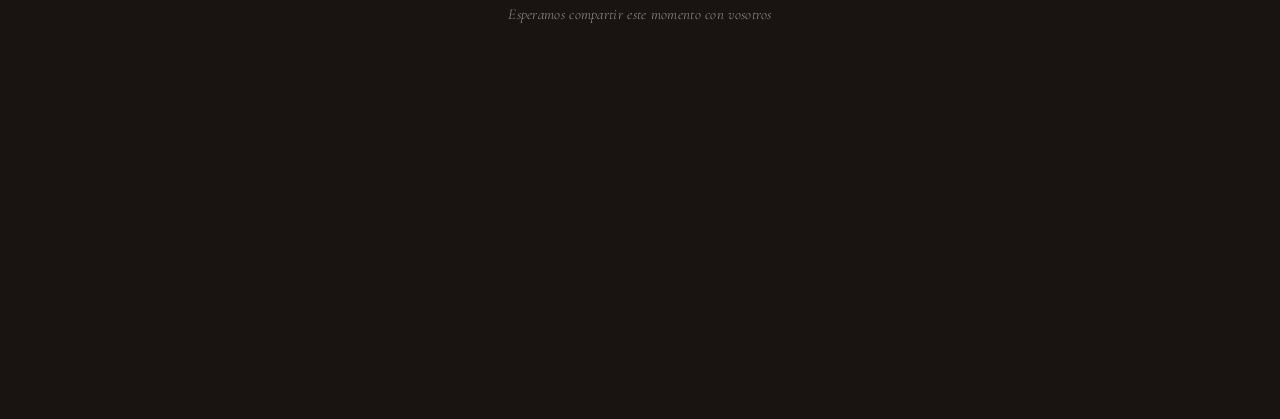
==== commit 99239393: "Add files via upload" ====
--- a/index.html
+++ b/index.html
@@ -133,7 +133,14 @@
     <!-- ── Venue Photo — between schedule and hotels ── -->
     <section id="venue18" class="venue-photo-divider">
       <div class="container">
-        <img src="assets/venue-18.png" alt="Mas de Sant Lleí" class="venue-divider-img" />
+        <div class="champagne-anim">
+          <img src="assets/venue-18.png" alt="Mas de Sant Lleí" class="venue-divider-img" />
+          <span class="champagne-stream" aria-hidden="true"></span>
+          <span class="champagne-sparkle sparkle-1" aria-hidden="true"></span>
+          <span class="champagne-sparkle sparkle-2" aria-hidden="true"></span>
+          <span class="champagne-sparkle sparkle-3" aria-hidden="true"></span>
+          <span class="champagne-sparkle sparkle-4" aria-hidden="true"></span>
+        </div>
       </div>
     </section>
 
--- a/style.css
+++ b/style.css
@@ -706,12 +706,18 @@
 /* ── Dress Code ──────────────────────────────────────────── */
 #dresscode {
   background-color: transparent;
+  padding-block-start: clamp(1.25rem, 2.5vw, 2rem);
+  padding-block-end: clamp(1rem, 2vw, 1.5rem);
+}
+
+#dresscode .section-header {
+  margin-bottom: 0.75rem;
 }
 
 .dresscode-text {
   max-width: 560px;
   margin-inline: auto;
-  margin-bottom: 0.75rem;
+  margin-bottom: 0.25rem;
   padding-inline: 1rem;
   text-align: center;
   background: none;
@@ -724,12 +730,12 @@
   font-style: italic;
   line-height: 1.85;
   color: var(--text);
-  margin-bottom: 0.5rem;
+  margin-bottom: 0.35rem;
 }
 
 .dresscode-text p:first-child {
   font-size: 1.1rem;
-  margin-bottom: 1.1rem;
+  margin-bottom: 0.6rem;
 }
 
 .dresscode-text strong {
@@ -747,13 +753,13 @@
   flex-direction: column;
   align-items: center;
   width: 100%;
-  margin-top: 0.5rem;
+  margin-top: 0.25rem;
 }
 
 .dresscode-scroll-wrap {
   width: 100%;
   overflow: hidden;
-  height: clamp(560px, 82vw, 920px);
+  height: clamp(360px, 65vw, 780px);
   position: relative;
 }
 
@@ -954,7 +960,14 @@
 
 /* ── Footer ──────────────────────────────────────────────── */
 .footer {
-  padding-block: 3.5rem;
+  scroll-snap-align: start;
+  min-height: 100svh;
+  display: flex;
+  flex-direction: column;
+  align-items: center;
+  justify-content: center;
+  padding-block-start: 3.5rem;
+  padding-block-end: max(3.5rem, env(safe-area-inset-bottom));
   text-align: center;
   background-color: var(--text);
   position: relative;
@@ -1375,10 +1388,10 @@
 /* ── Mobile: lace + paper composition ────────────────────── */
 @media (max-width: 640px) {
   .hero {
-    background-color: var(--bg);
+    background-color: transparent;
     min-height: 100svh;
     overflow: hidden;
-    padding: clamp(4rem, 10vw, 6rem) clamp(1.5rem, 6vw, 2.5rem) clamp(4rem, 8vw, 5rem);
+    padding: clamp(2rem, 6vw, 3.5rem) clamp(1.5rem, 6vw, 2.5rem) clamp(2rem, 5vw, 3rem);
     justify-content: center;
   }
 
@@ -1398,19 +1411,19 @@
   }
 
   .hero-inner {
-    gap: 1.2rem;
+    gap: 0.65rem;
   }
 
   .hero-names {
-    font-size: clamp(2.6rem, 9vw, 3.5rem);
+    font-size: clamp(2.4rem, 8vw, 3.2rem);
   }
 
   .name-amp {
-    margin-block: 0.2em;
+    margin-block: 0.12em;
   }
 
   .hero-content {
-    gap: 0.75rem;
+    gap: 0.5rem;
   }
 
   .hero-rule {
@@ -1422,14 +1435,14 @@
   }
 
   .intro-prose {
-    gap: 1rem;
+    gap: 0.45rem;
     padding-inline: 1.5rem;
     max-width: 100%;
   }
 
   .intro-prose p {
-    font-size: clamp(1.22rem, 4.5vw, 1.5rem);
-    line-height: 1.65;
+    font-size: clamp(1.05rem, 3.8vw, 1.25rem);
+    line-height: 1.5;
   }
 
   /* ── Timeline: tighten time column slightly on narrow screens ── */
@@ -1474,6 +1487,7 @@
     flex-direction: column;
     justify-content: center;
     padding: 2.5rem 1.75rem;
+    overflow: hidden;
   }
 
   #countdown.paper-card .section-header {
@@ -1484,7 +1498,7 @@
     display: flex;
     flex-direction: column;
     justify-content: center;
-    padding: 2.5rem 1.75rem;
+    padding: clamp(4.5rem, 10svh, 6rem) 1.75rem 2.5rem;
   }
 
   #program.paper-card .section-header {
@@ -1556,6 +1570,11 @@
   }
 
   /* ── Dress code: carrusel automático en móvil ── */
+  #dresscode {
+    padding-block-start: 1.25rem;
+    padding-block-end: 0.75rem;
+  }
+
   #dresscode .container--narrow {
     padding-inline: 0;
     overflow: visible;
@@ -1563,6 +1582,7 @@
 
   #dresscode .section-header {
     padding-inline: 1.5rem;
+    margin-bottom: 0.6rem;
   }
 
   .dresscode-wrapper {
@@ -1570,13 +1590,13 @@
     position: static;
     left: auto;
     transform: none;
-    margin-top: 0.5rem;
+    margin-top: 0.25rem;
   }
 
   .dresscode-scroll-wrap {
     width: 100%;
     overflow: hidden;
-    height: clamp(480px, 95vw, 700px);
+    height: clamp(260px, 68vw, 480px);
   }
 
   .dresscode-track {
@@ -1622,6 +1642,8 @@
   .animate-in { opacity: 1; }
   .fade-in    { opacity: 1; transform: none; }
   .dresscode-track { animation: none; }
+  .champagne-stream,
+  .champagne-sparkle { animation: none !important; opacity: 0 !important; }
   /* Section children: always visible, no animation */
   .section.fade-in .section-label,
   .section.fade-in .section-title,
@@ -1746,11 +1768,19 @@
   justify-content: center;
 }
 
-#program,
-#dresscode {
+#countdown {
+  overflow: hidden;
+}
+
+#program {
   display: flex;
   flex-direction: column;
   justify-content: center;
+}
+
+#dresscode {
+  display: flex;
+  flex-direction: column;
 }
 
 #location {
@@ -1836,6 +1866,69 @@
   line-height: 1.6;
 }
 
+/* ── Champagne animation — venue-18 ─────────────────────── */
+.champagne-anim {
+  position: relative;
+  display: block;
+  max-width: 840px;
+  margin-inline: auto;
+}
+
+.champagne-anim .venue-divider-img {
+  display: block;
+  width: 100%;
+  margin-inline: 0;
+}
+
+.champagne-stream {
+  position: absolute;
+  top: 7%;
+  left: 50%;
+  transform: translateX(-50%);
+  width: 2px;
+  height: 20%;
+  background: linear-gradient(
+    to bottom,
+    rgba(210, 175, 110, 0),
+    rgba(210, 175, 110, 0.55),
+    rgba(210, 175, 110, 0)
+  );
+  border-radius: 2px;
+  pointer-events: none;
+  mix-blend-mode: screen;
+  animation: champStream 3.2s ease-in-out infinite;
+  transform-origin: top center;
+}
+
+@keyframes champStream {
+  0%   { opacity: 0;   transform: translateX(-50%) scaleY(0.15); }
+  20%  { opacity: 0.85; transform: translateX(-50%) scaleY(1); }
+  65%  { opacity: 0.65; transform: translateX(-50%) scaleY(1); }
+  100% { opacity: 0;   transform: translateX(-50%) scaleY(1) translateY(8px); }
+}
+
+.champagne-sparkle {
+  position: absolute;
+  width: 4px;
+  height: 4px;
+  border-radius: 50%;
+  background: rgba(218, 185, 118, 0.9);
+  pointer-events: none;
+  mix-blend-mode: screen;
+  animation: champSparkle 2.6s ease-in-out infinite;
+}
+
+.sparkle-1 { top: 30%; left: 37%; animation-delay: 0s;    animation-duration: 2.3s; }
+.sparkle-2 { top: 26%; left: 56%; animation-delay: 0.8s;  animation-duration: 2.9s; }
+.sparkle-3 { top: 35%; left: 49%; animation-delay: 1.4s;  animation-duration: 2.5s; }
+.sparkle-4 { top: 22%; left: 43%; animation-delay: 2.0s;  animation-duration: 3.1s; }
+
+@keyframes champSparkle {
+  0%, 100% { opacity: 0;    transform: scale(0.4) translateY(0); }
+  40%       { opacity: 0.85; transform: scale(1.8) translateY(-3px); }
+  70%       { opacity: 0.45; transform: scale(1.2) translateY(-6px); }
+}
+
 /* ── iOS keyboard fix — disable scroll-snap while a form field is focused ── */
 html.keyboard-open {
   scroll-snap-type: none;
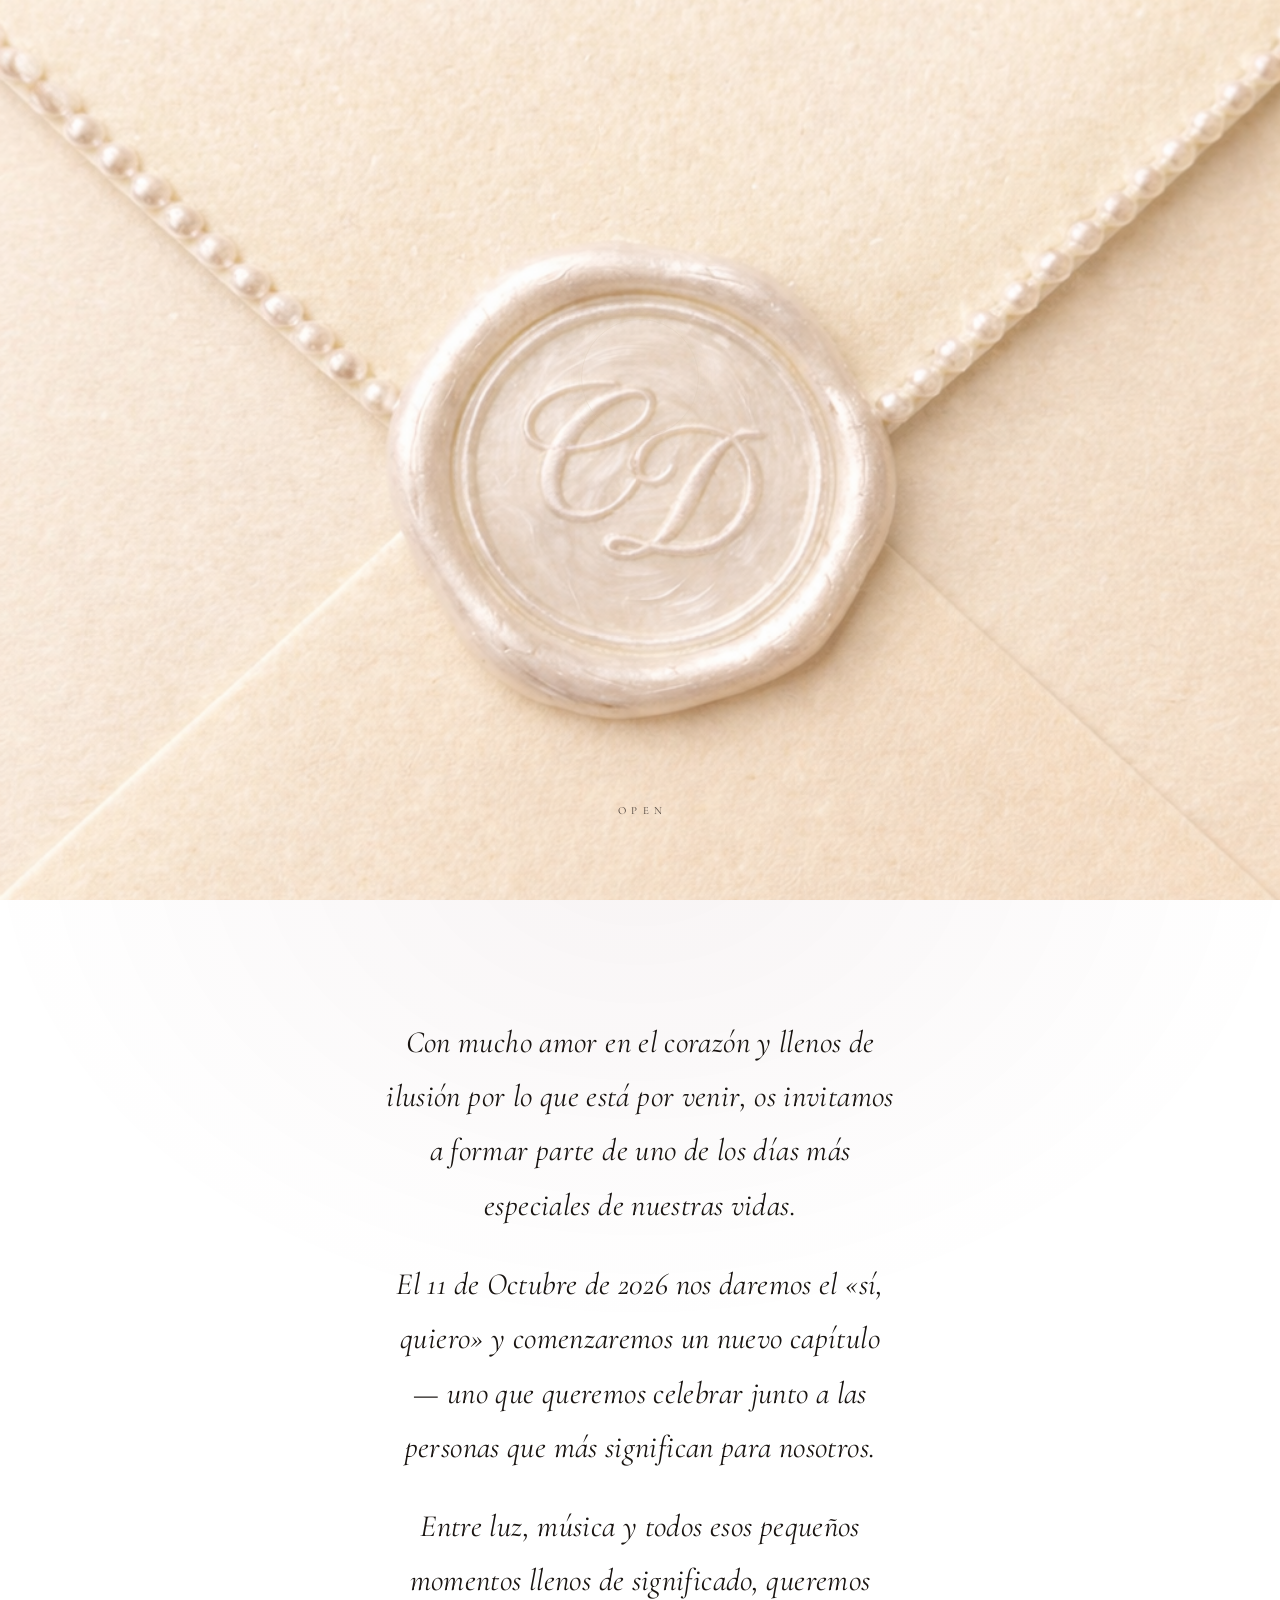
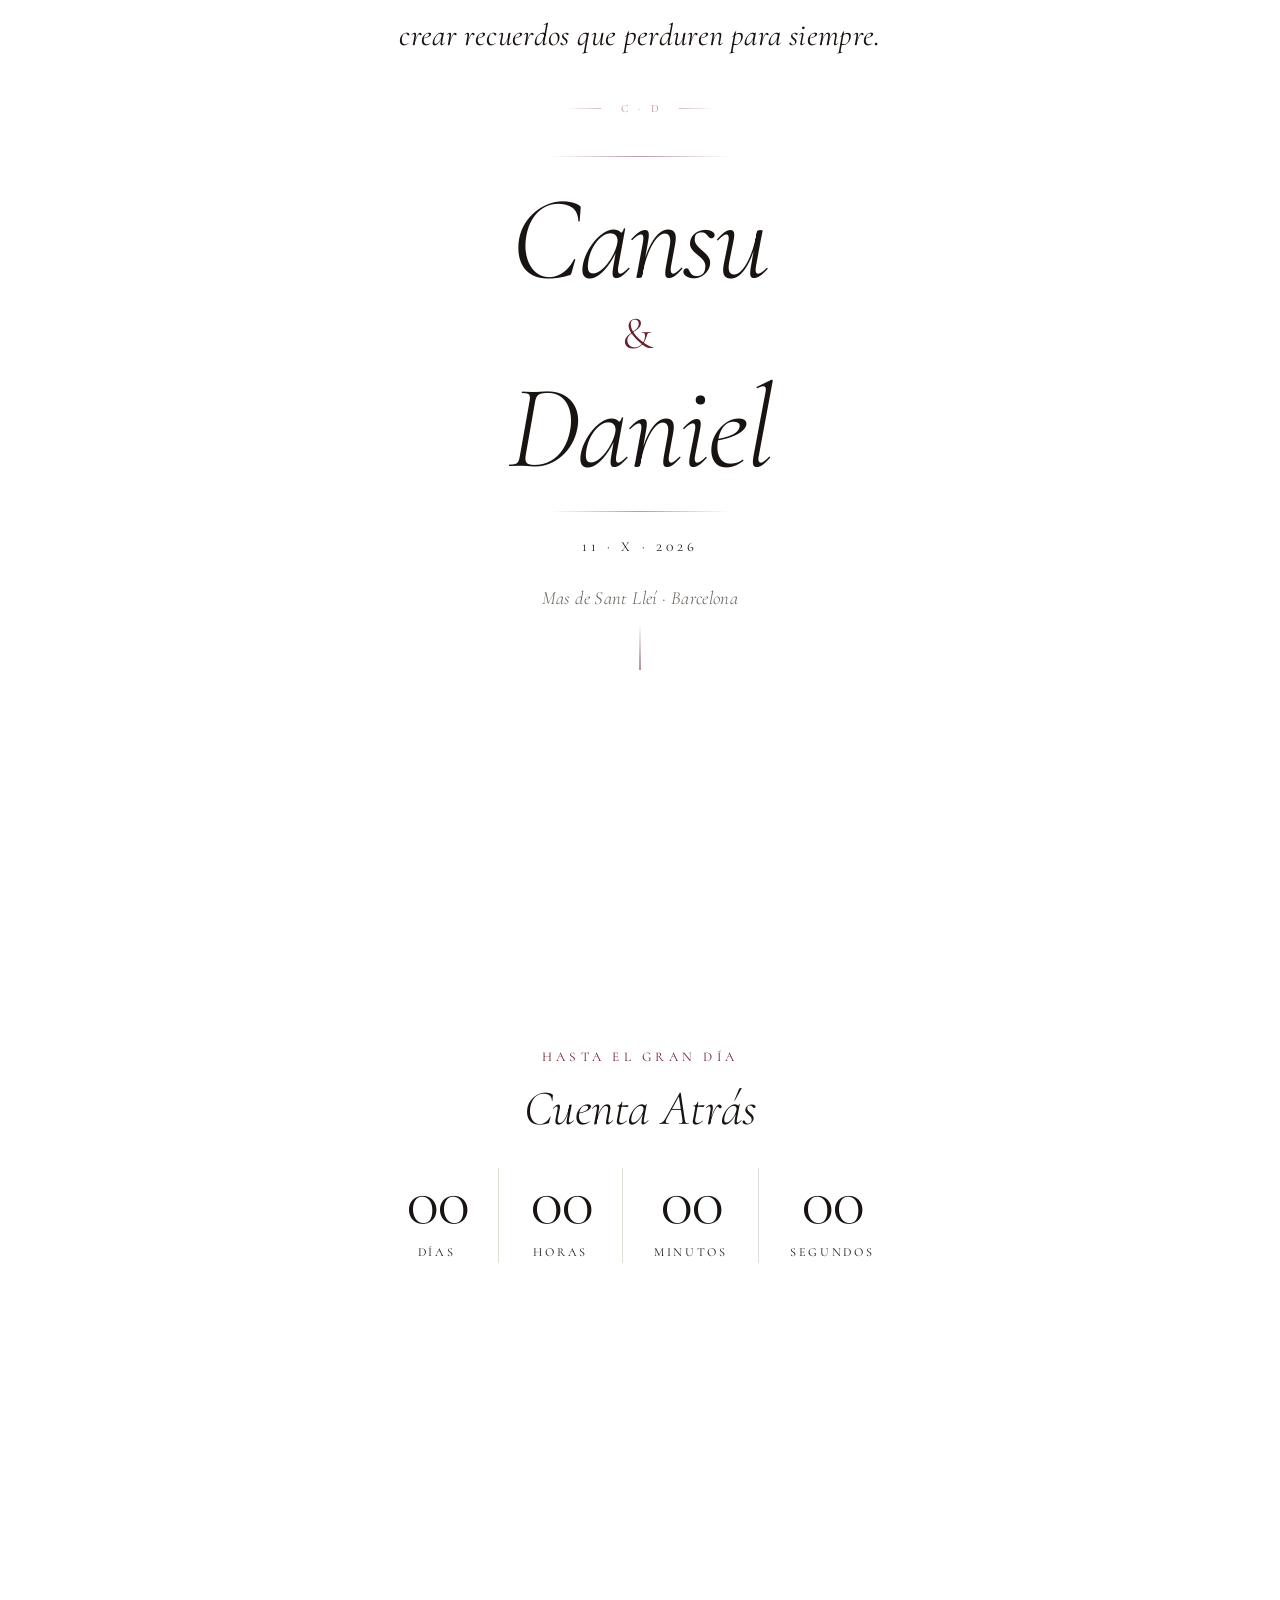
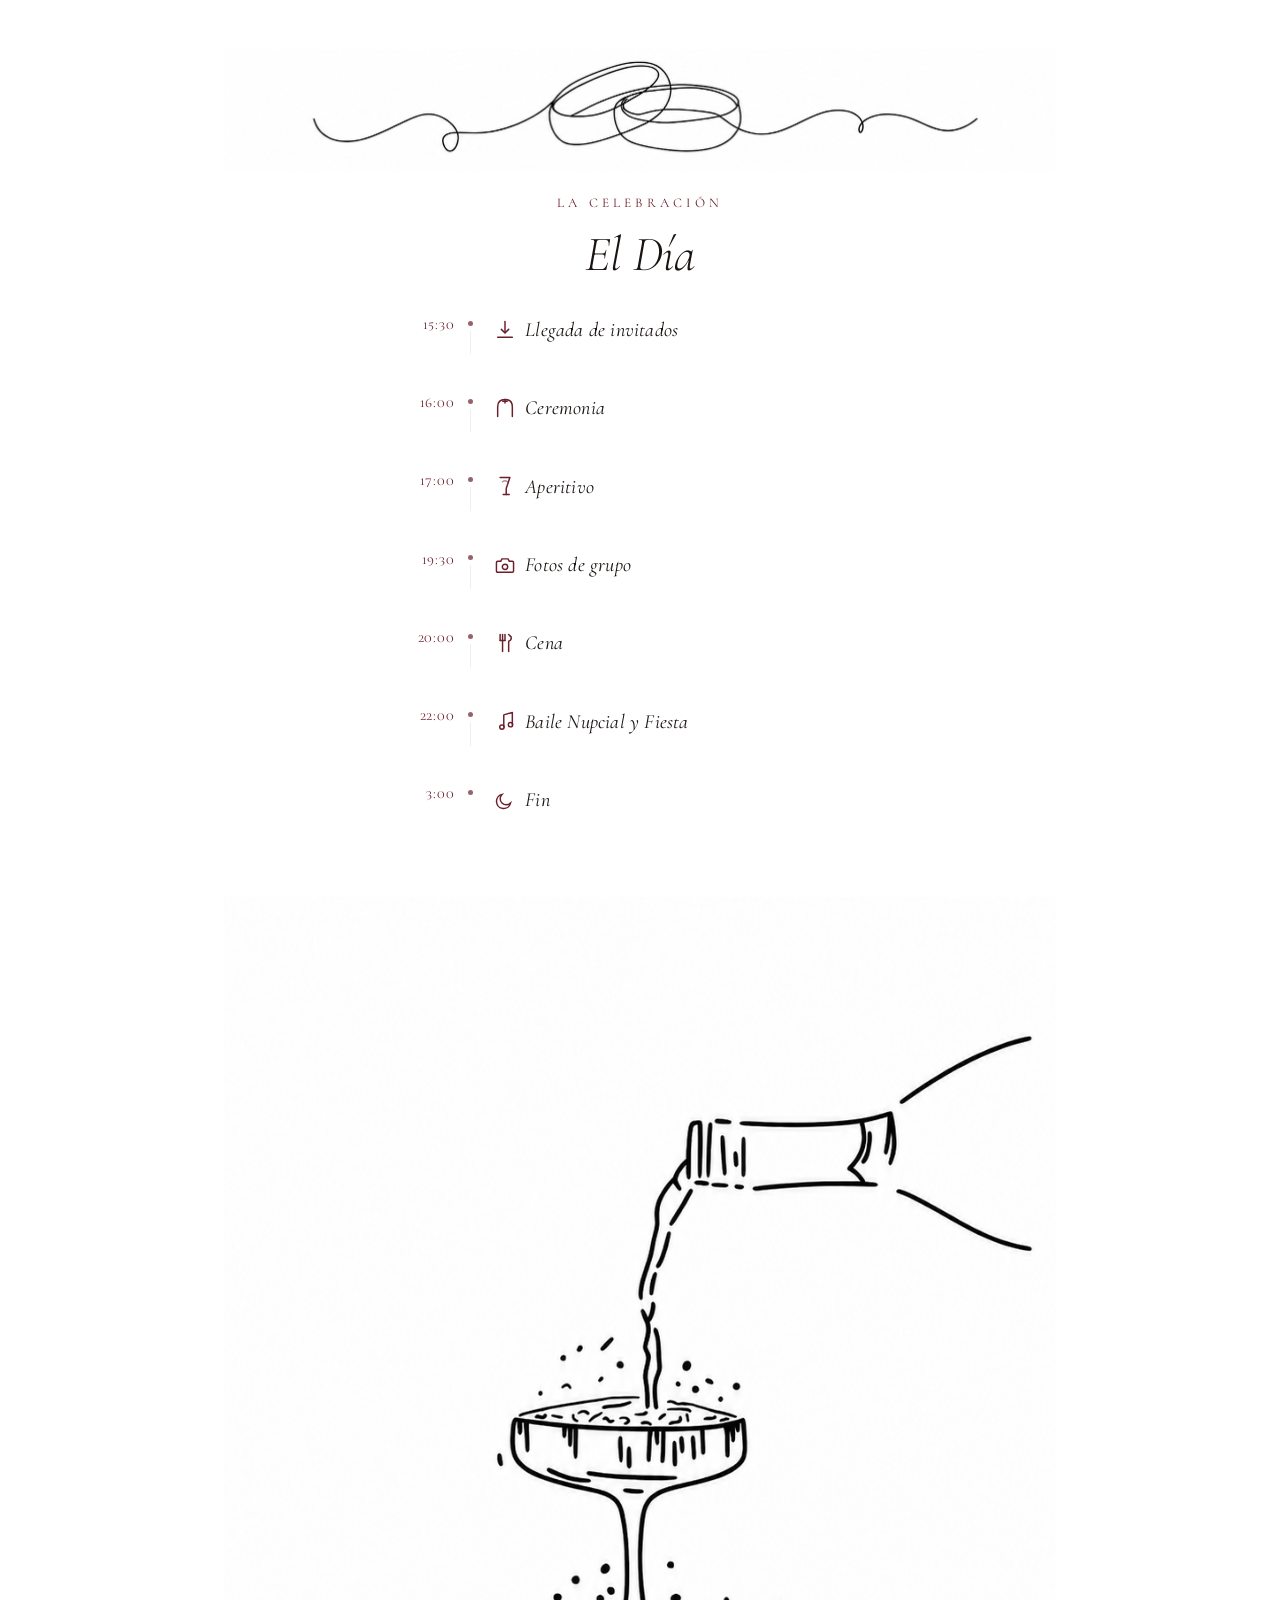
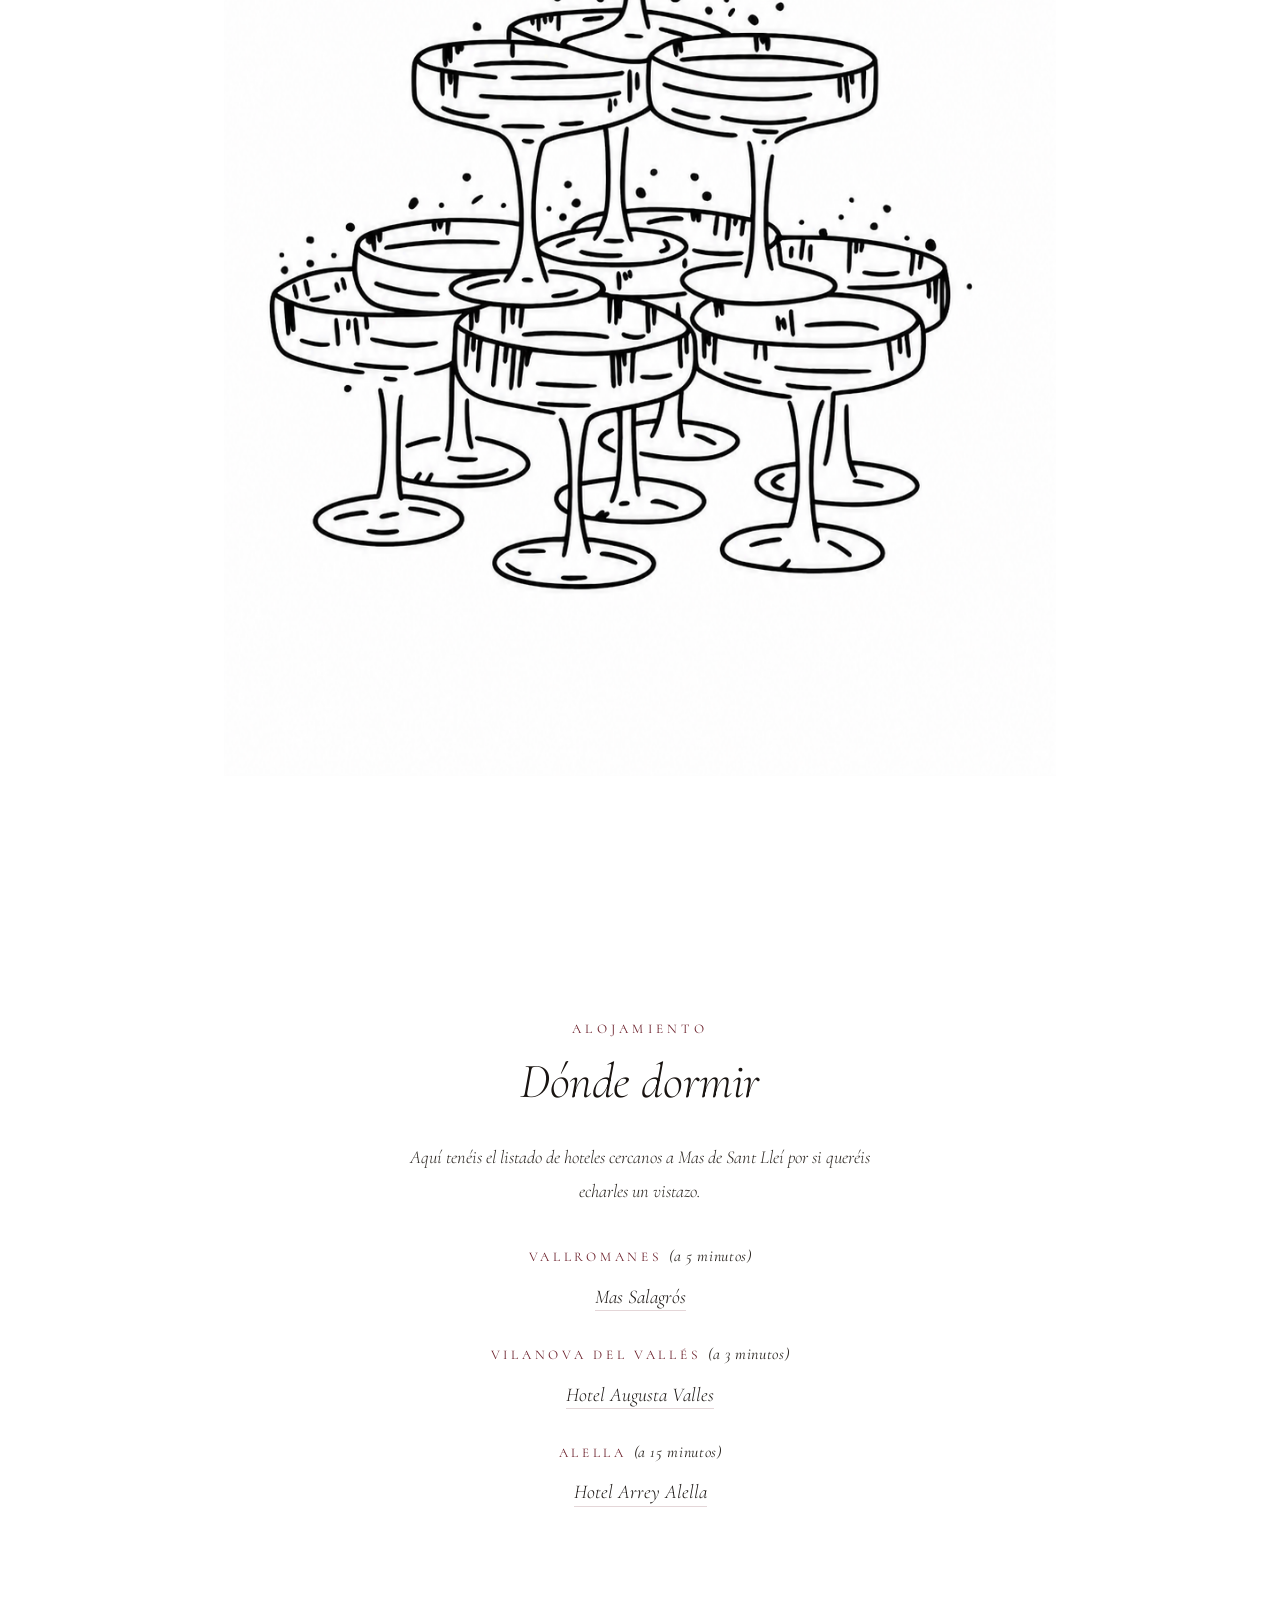
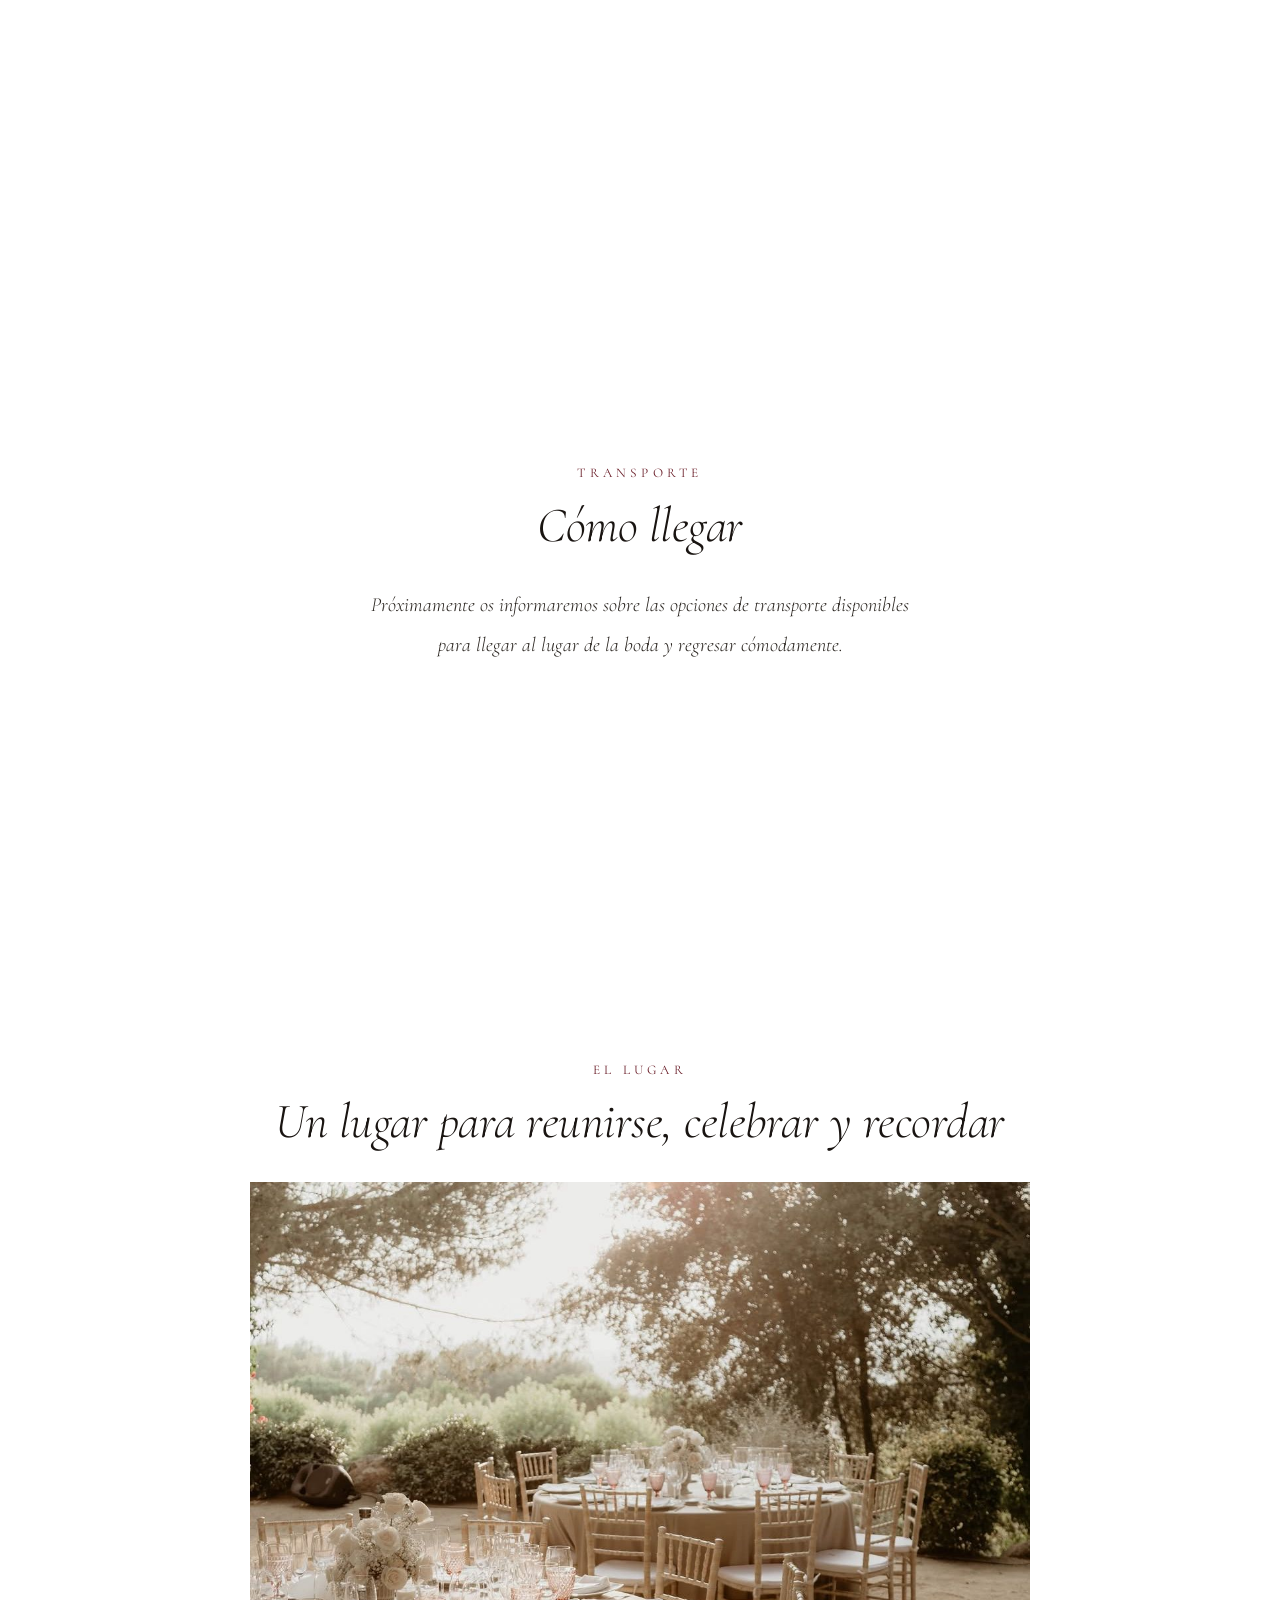
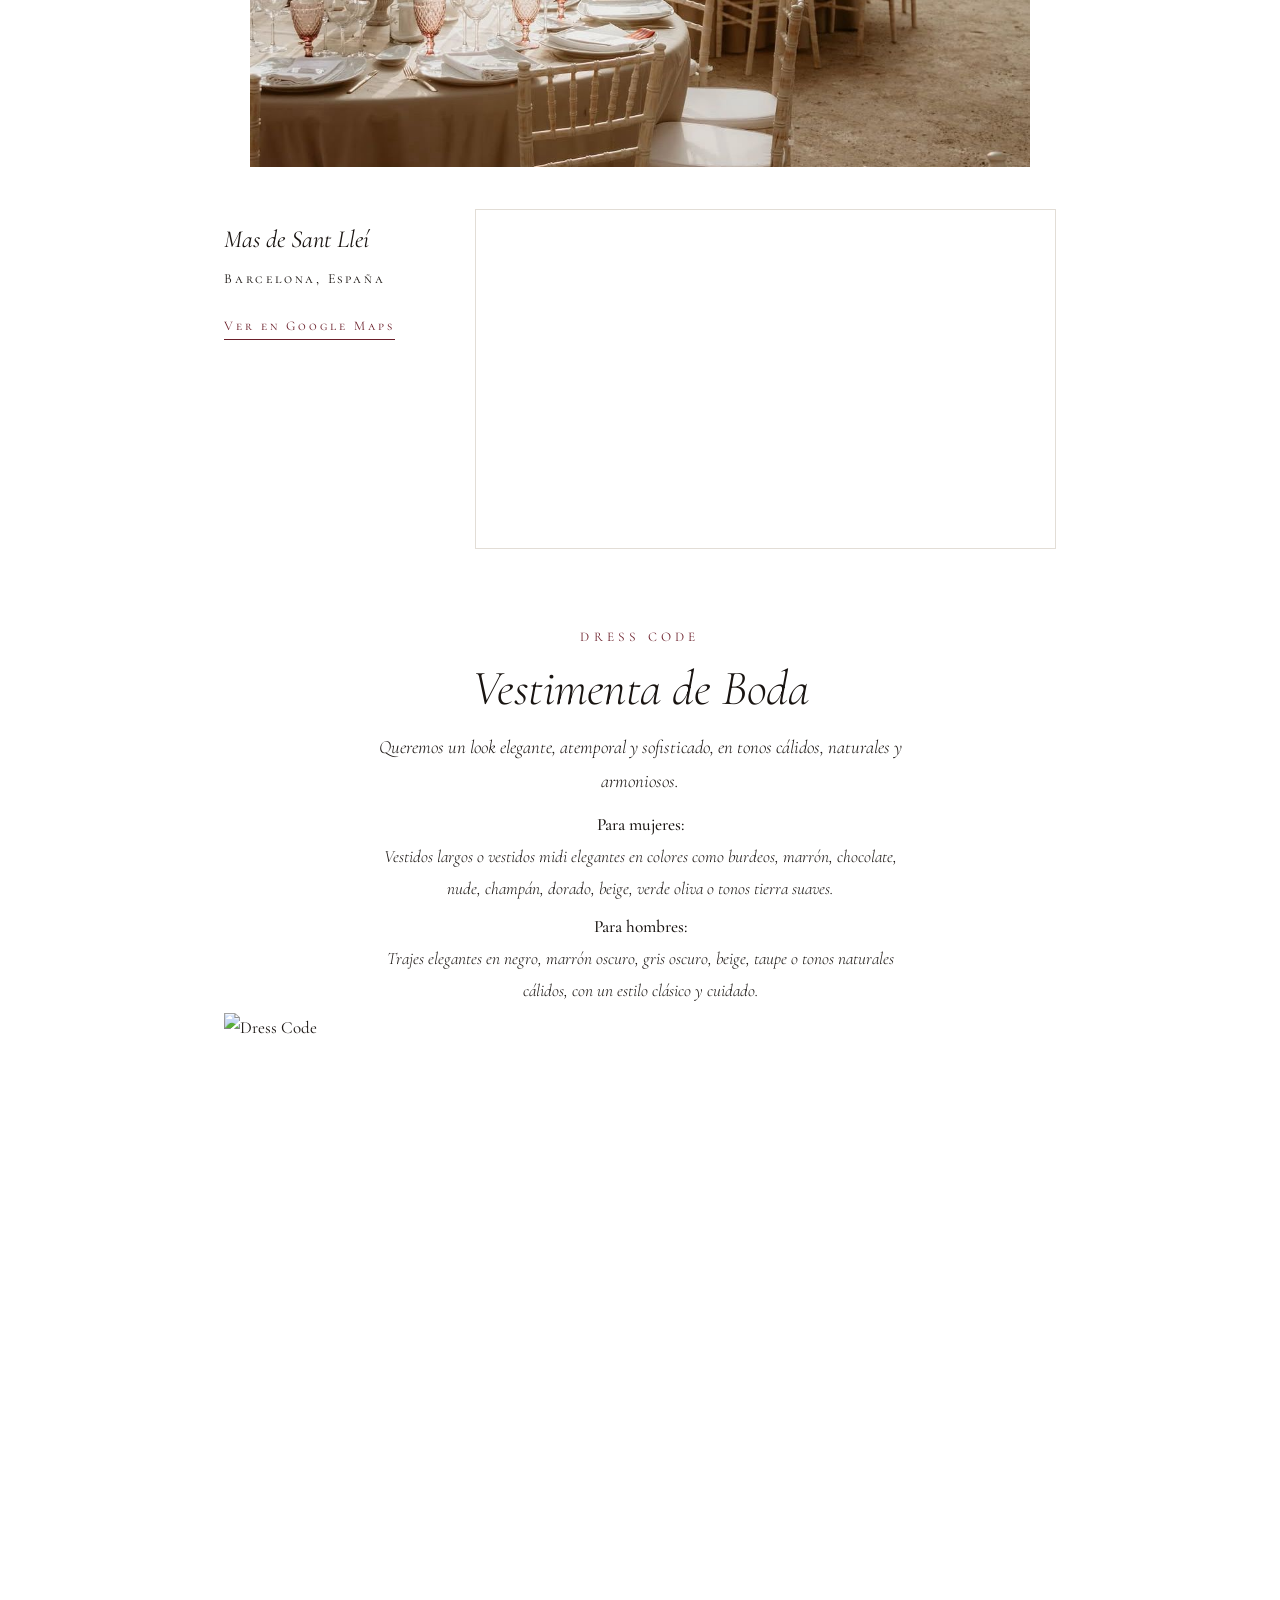
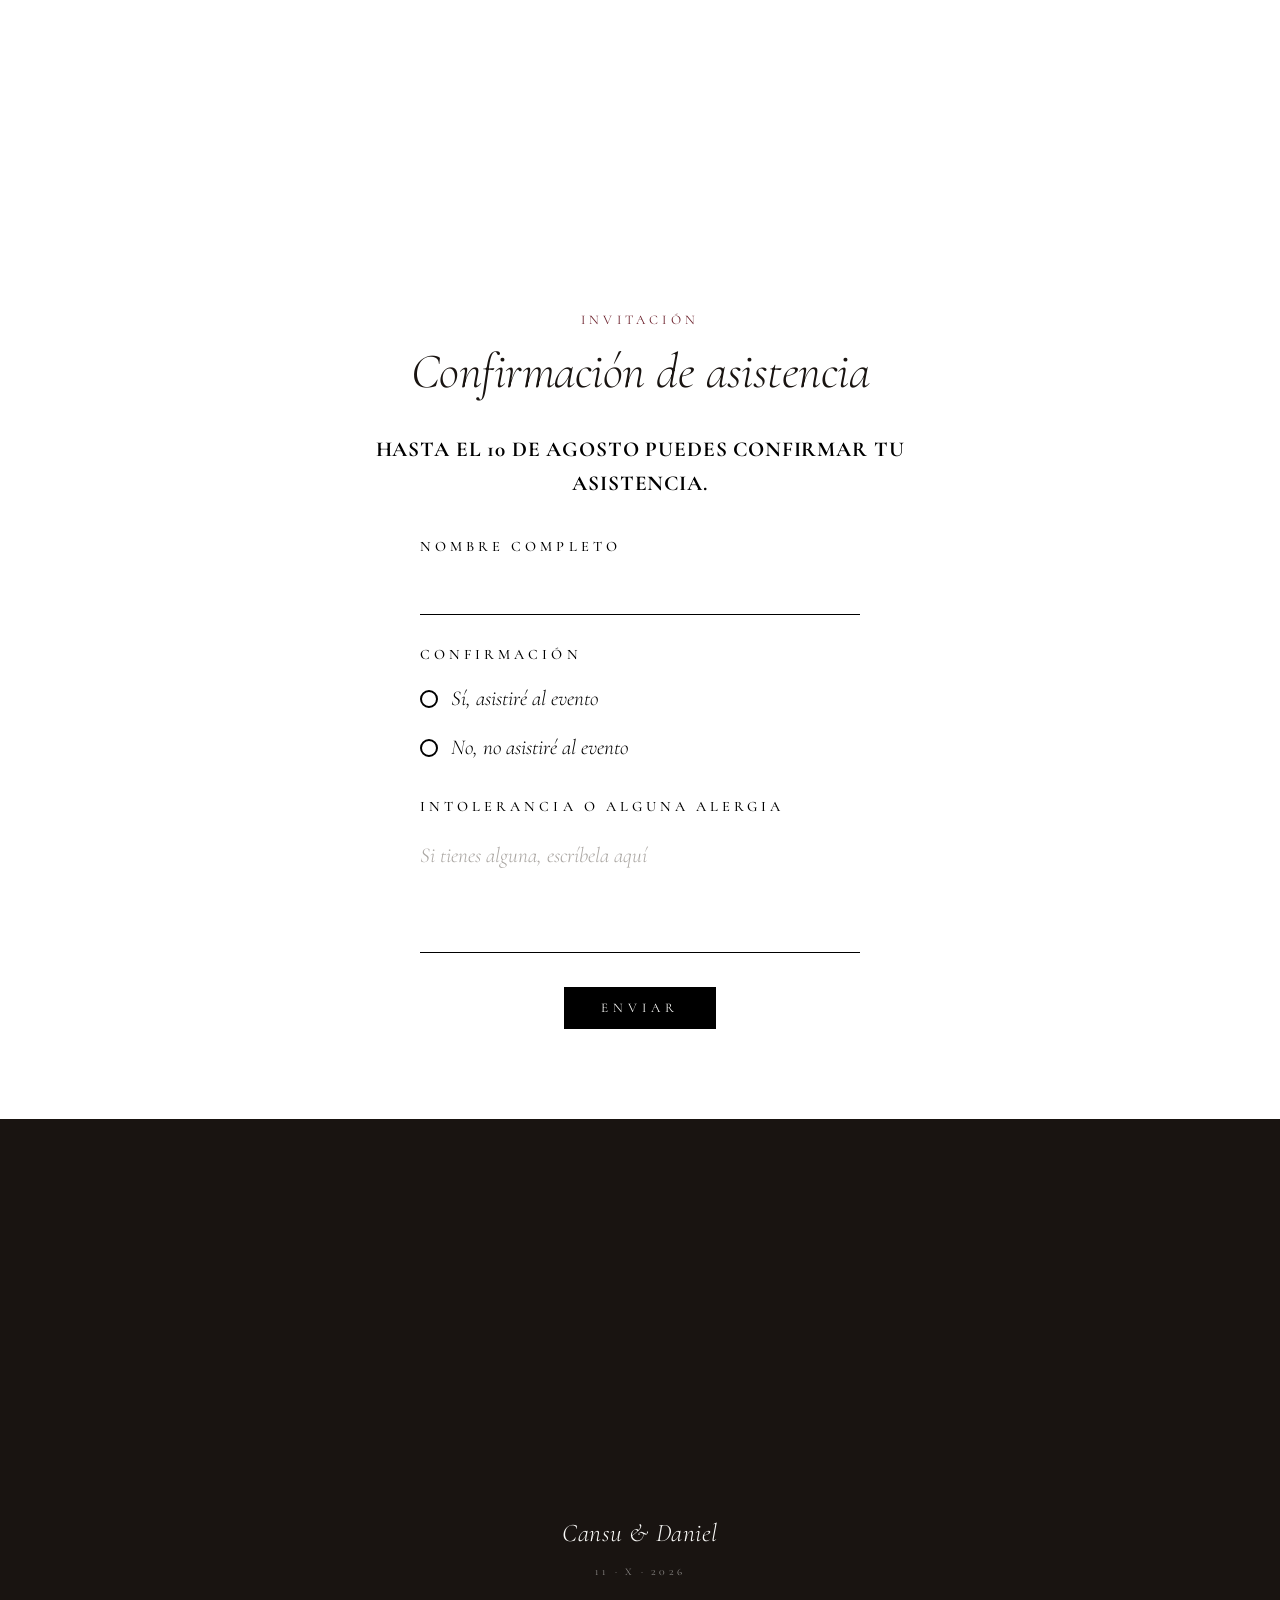
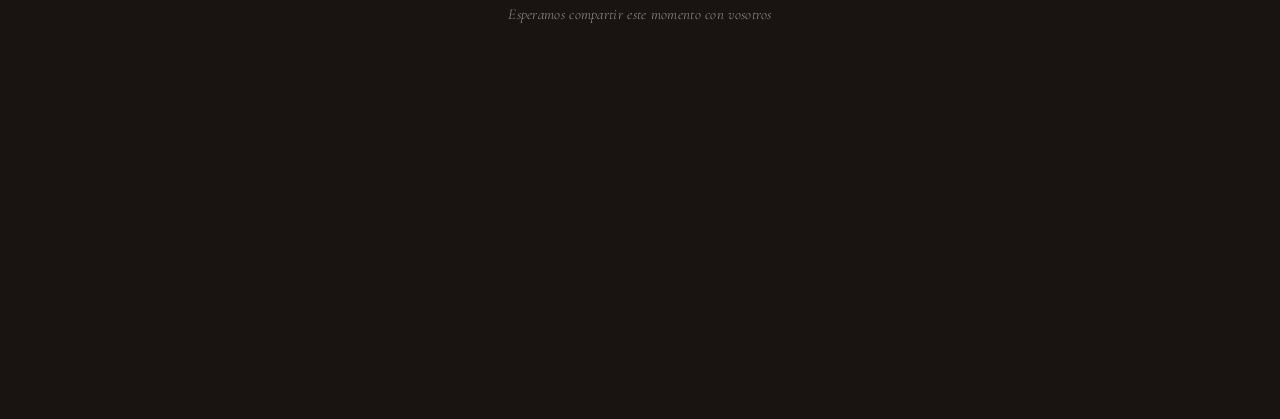
==== commit fcc1098a: "Add files via upload" ====
--- a/index.html
+++ b/index.html
@@ -133,13 +133,8 @@
     <!-- ── Venue Photo — between schedule and hotels ── -->
     <section id="venue18" class="venue-photo-divider">
       <div class="container">
-        <div class="champagne-anim">
+        <div class="venue-18-wrapper">
           <img src="assets/venue-18.png" alt="Mas de Sant Lleí" class="venue-divider-img" />
-          <span class="champagne-stream" aria-hidden="true"></span>
-          <span class="champagne-sparkle sparkle-1" aria-hidden="true"></span>
-          <span class="champagne-sparkle sparkle-2" aria-hidden="true"></span>
-          <span class="champagne-sparkle sparkle-3" aria-hidden="true"></span>
-          <span class="champagne-sparkle sparkle-4" aria-hidden="true"></span>
         </div>
       </div>
     </section>
--- a/style.css
+++ b/style.css
@@ -1642,8 +1642,6 @@
   .animate-in { opacity: 1; }
   .fade-in    { opacity: 1; transform: none; }
   .dresscode-track { animation: none; }
-  .champagne-stream,
-  .champagne-sparkle { animation: none !important; opacity: 0 !important; }
   /* Section children: always visible, no animation */
   .section.fade-in .section-label,
   .section.fade-in .section-title,
@@ -1689,27 +1687,19 @@
   display: block;
   margin-inline: auto;
   mix-blend-mode: multiply;
-}
-
-/* venue-17 / venue-18: section must stay at opacity:1 so mix-blend-mode
-   works against the real page background (not an isolated stacking context) */
-.venue-photo-divider.fade-in {
-  opacity: 1;
-  transform: none;
-  transition: none;
-}
-
-.venue-photo-divider.fade-in .venue-divider-img {
-  opacity: 0;
-  transform: translateY(14px);
-  transition:
-    opacity  1.1s cubic-bezier(0.22, 1, 0.36, 1),
-    transform 1.1s cubic-bezier(0.22, 1, 0.36, 1);
-}
-
-.venue-photo-divider.fade-in.visible .venue-divider-img {
-  opacity: 1;
-  transform: none;
+  background: transparent;
+}
+
+.venue-photo-divider {
+  background: transparent;
+}
+
+.venue-photo-divider .container {
+  background: transparent;
+}
+
+.venue-18-wrapper {
+  background: transparent !important;
 }
 
 /* ── Location Inline Carousel ─────────────────────────────── */
@@ -1866,68 +1856,6 @@
   line-height: 1.6;
 }
 
-/* ── Champagne animation — venue-18 ─────────────────────── */
-.champagne-anim {
-  position: relative;
-  display: block;
-  max-width: 840px;
-  margin-inline: auto;
-}
-
-.champagne-anim .venue-divider-img {
-  display: block;
-  width: 100%;
-  margin-inline: 0;
-}
-
-.champagne-stream {
-  position: absolute;
-  top: 7%;
-  left: 50%;
-  transform: translateX(-50%);
-  width: 2px;
-  height: 20%;
-  background: linear-gradient(
-    to bottom,
-    rgba(210, 175, 110, 0),
-    rgba(210, 175, 110, 0.55),
-    rgba(210, 175, 110, 0)
-  );
-  border-radius: 2px;
-  pointer-events: none;
-  mix-blend-mode: screen;
-  animation: champStream 3.2s ease-in-out infinite;
-  transform-origin: top center;
-}
-
-@keyframes champStream {
-  0%   { opacity: 0;   transform: translateX(-50%) scaleY(0.15); }
-  20%  { opacity: 0.85; transform: translateX(-50%) scaleY(1); }
-  65%  { opacity: 0.65; transform: translateX(-50%) scaleY(1); }
-  100% { opacity: 0;   transform: translateX(-50%) scaleY(1) translateY(8px); }
-}
-
-.champagne-sparkle {
-  position: absolute;
-  width: 4px;
-  height: 4px;
-  border-radius: 50%;
-  background: rgba(218, 185, 118, 0.9);
-  pointer-events: none;
-  mix-blend-mode: screen;
-  animation: champSparkle 2.6s ease-in-out infinite;
-}
-
-.sparkle-1 { top: 30%; left: 37%; animation-delay: 0s;    animation-duration: 2.3s; }
-.sparkle-2 { top: 26%; left: 56%; animation-delay: 0.8s;  animation-duration: 2.9s; }
-.sparkle-3 { top: 35%; left: 49%; animation-delay: 1.4s;  animation-duration: 2.5s; }
-.sparkle-4 { top: 22%; left: 43%; animation-delay: 2.0s;  animation-duration: 3.1s; }
-
-@keyframes champSparkle {
-  0%, 100% { opacity: 0;    transform: scale(0.4) translateY(0); }
-  40%       { opacity: 0.85; transform: scale(1.8) translateY(-3px); }
-  70%       { opacity: 0.45; transform: scale(1.2) translateY(-6px); }
-}
 
 /* ── iOS keyboard fix — disable scroll-snap while a form field is focused ── */
 html.keyboard-open {
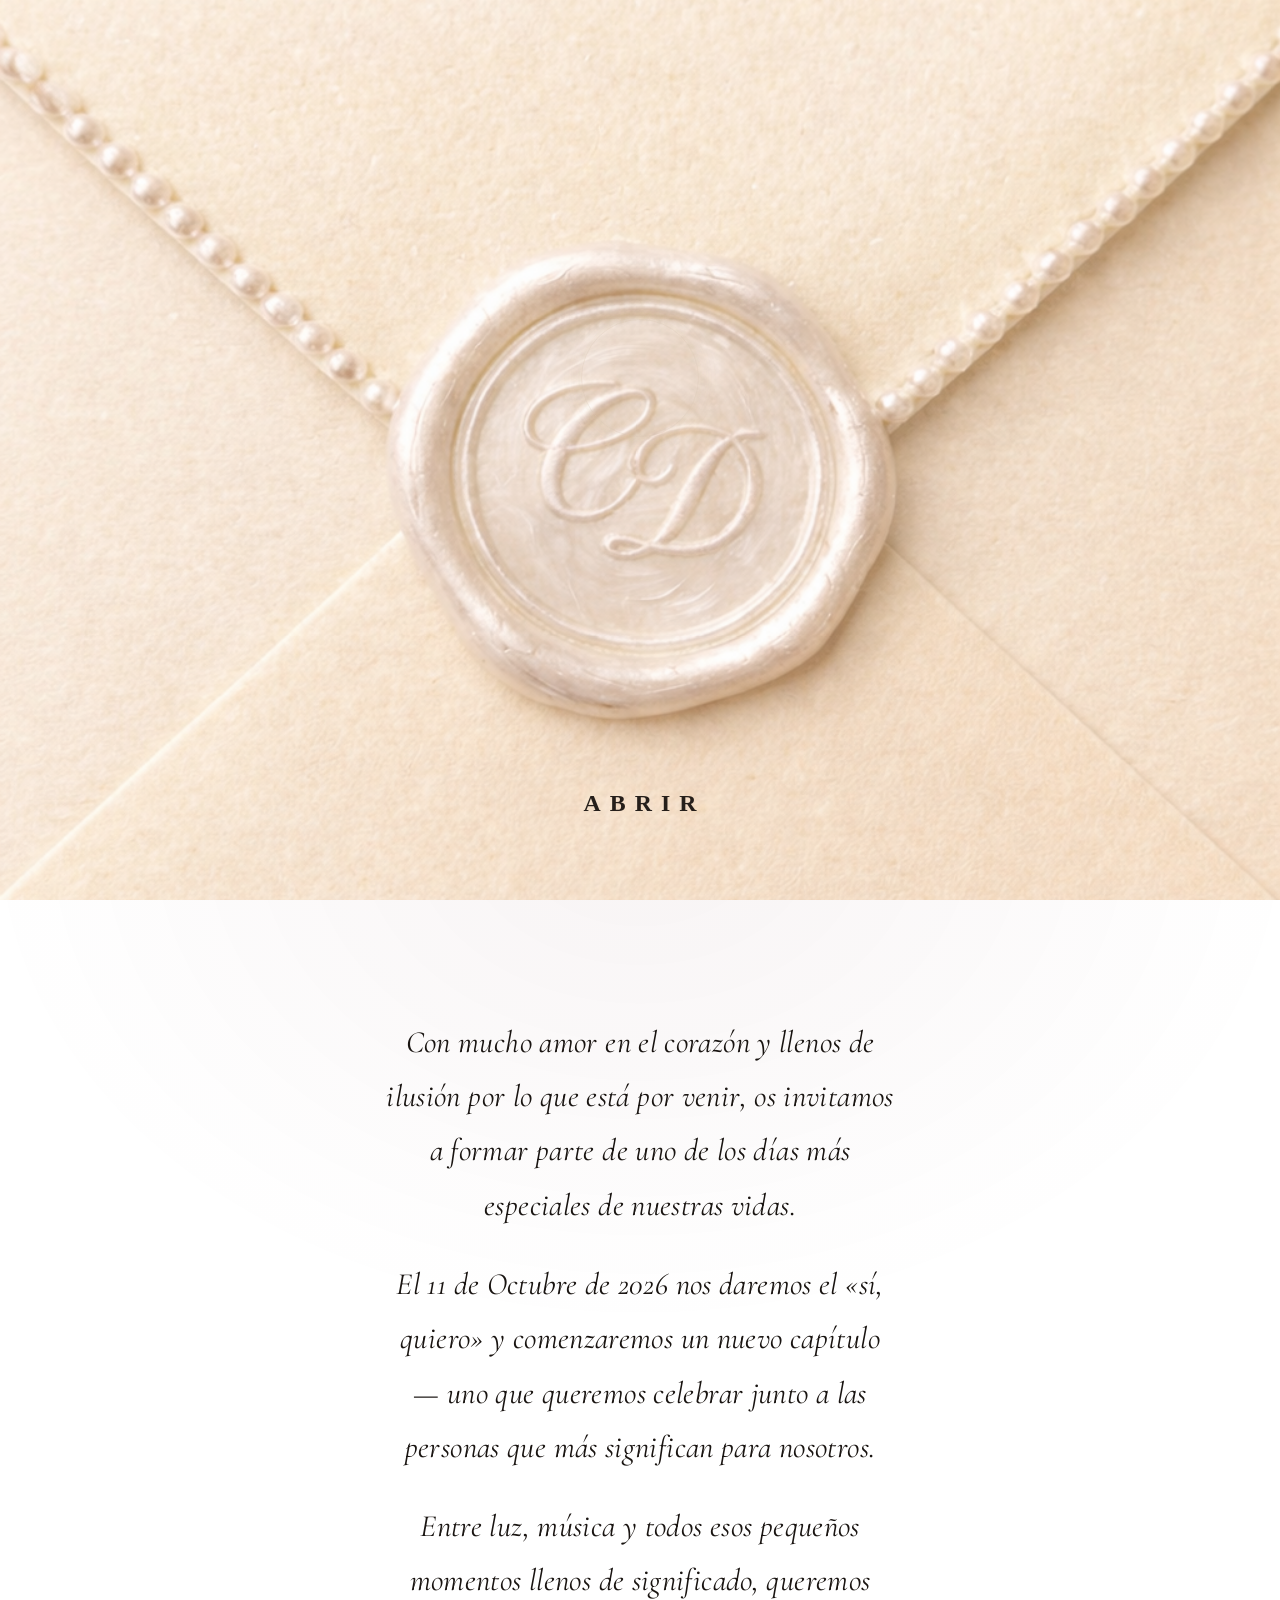
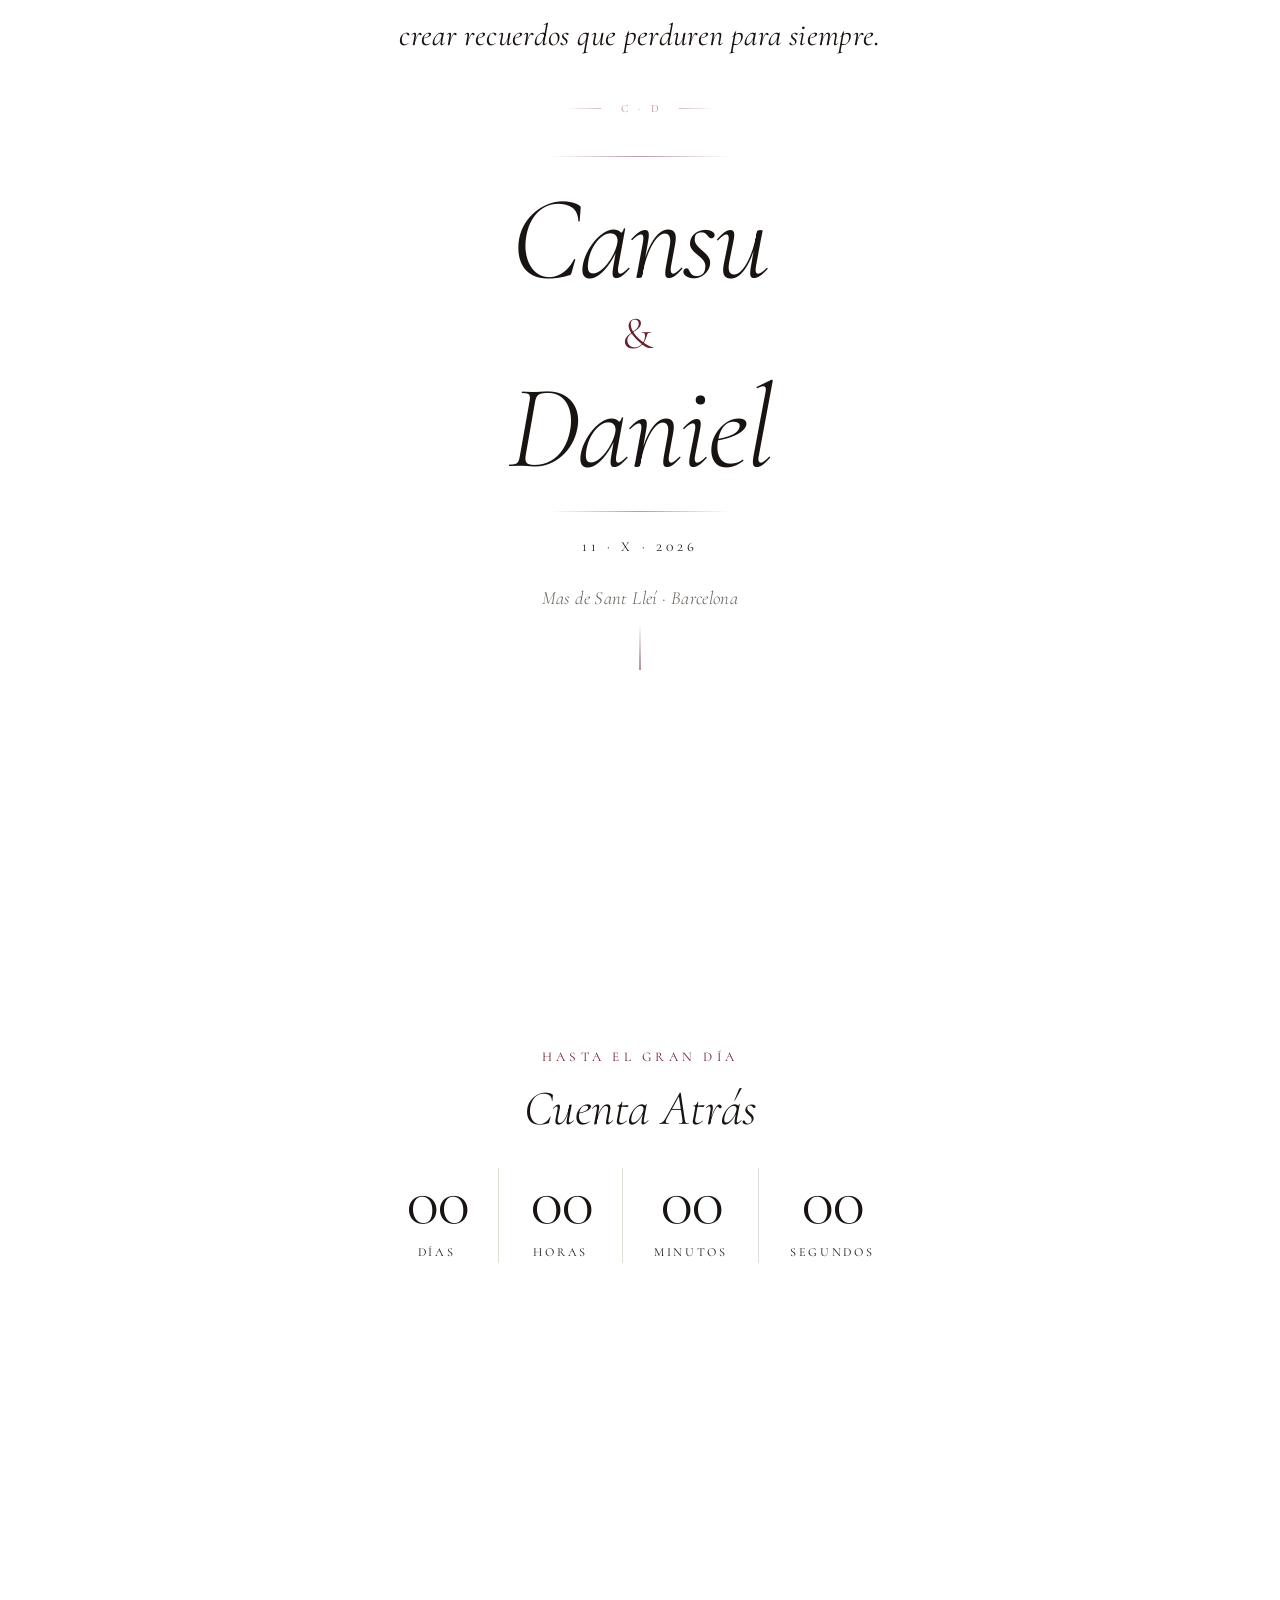
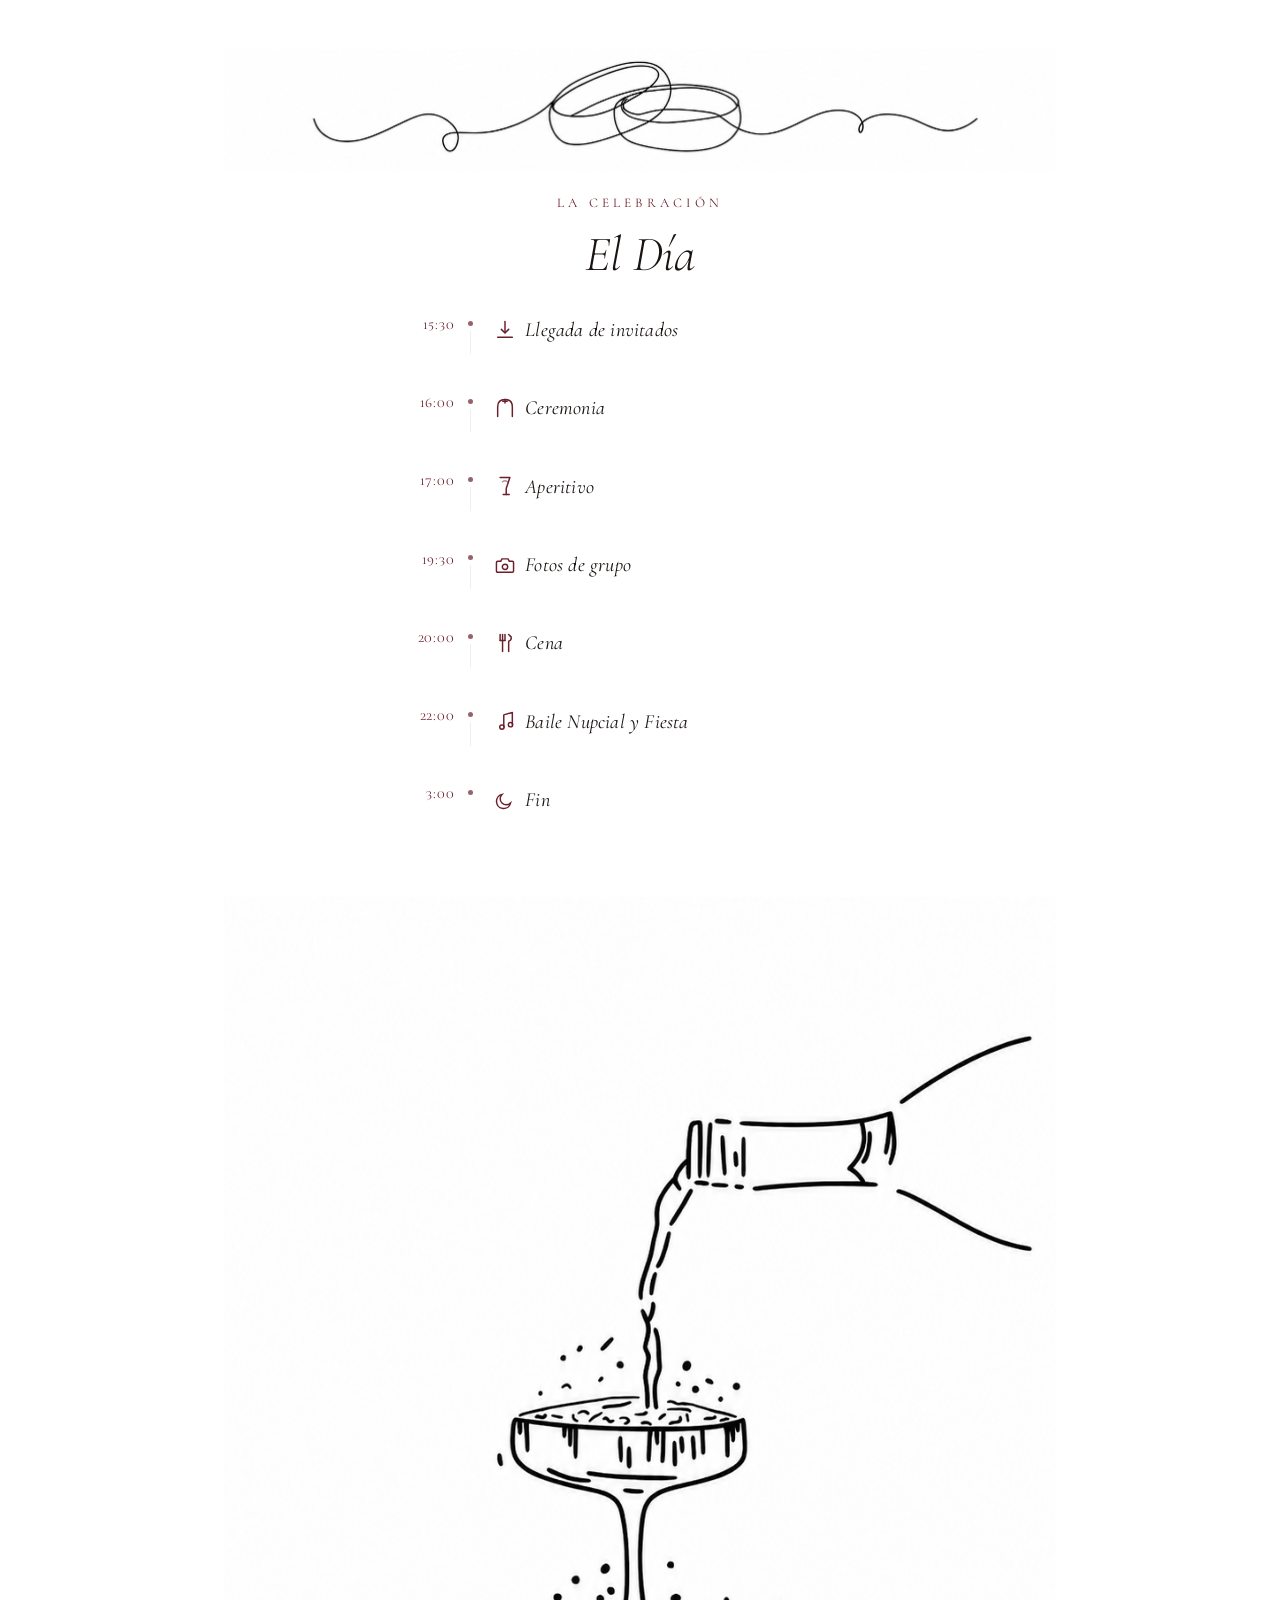
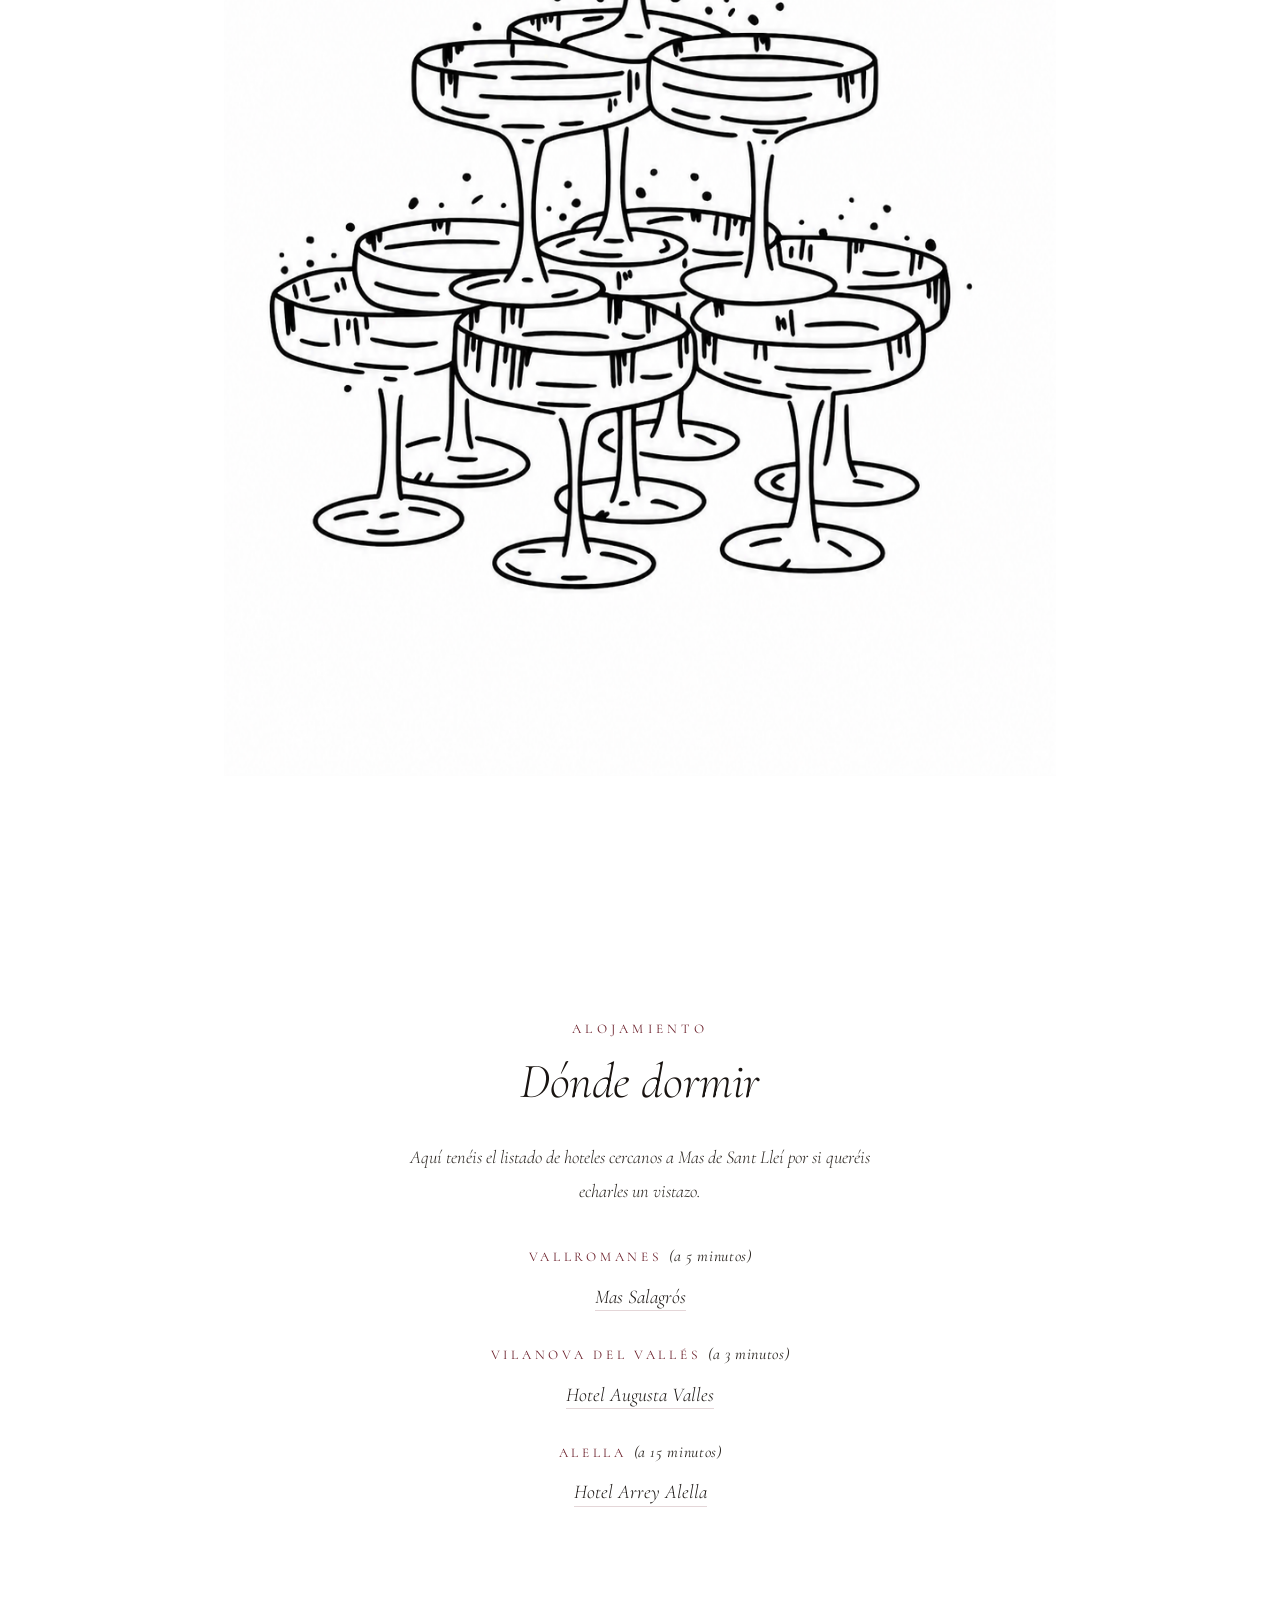
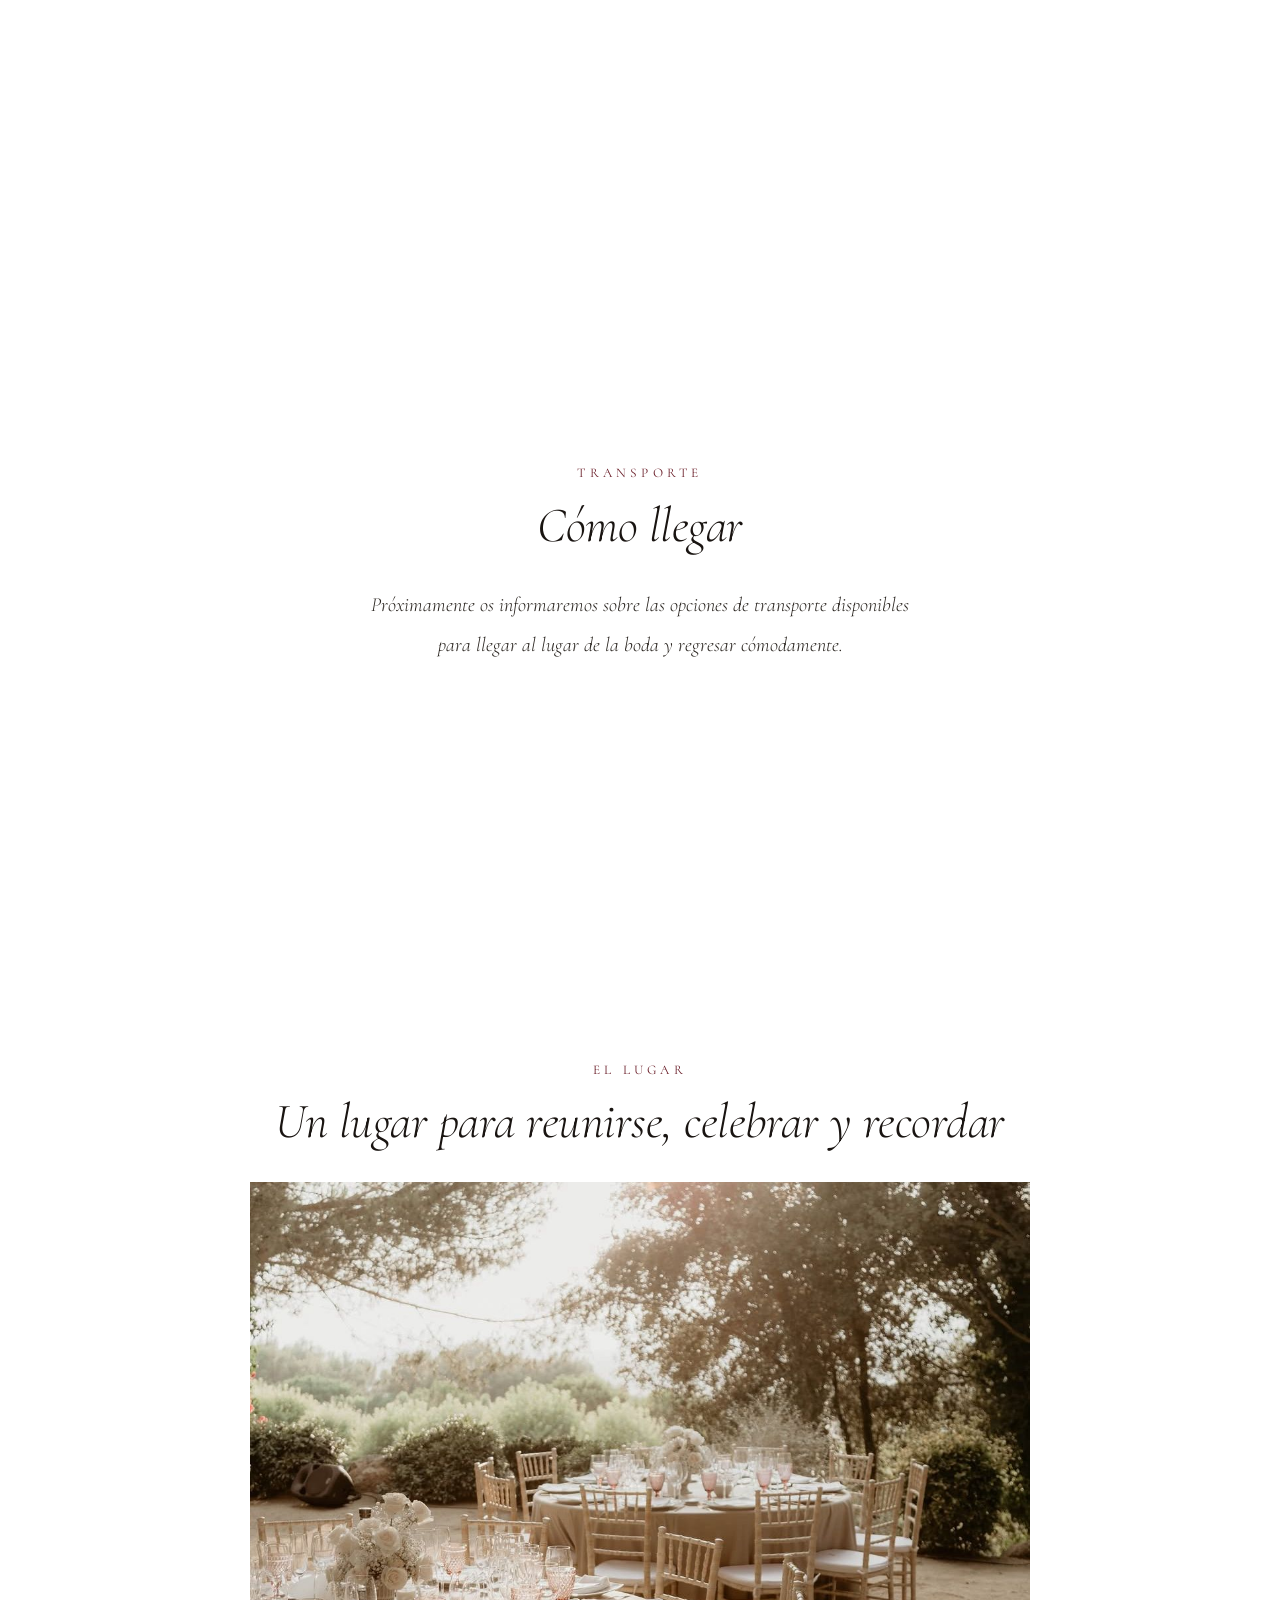
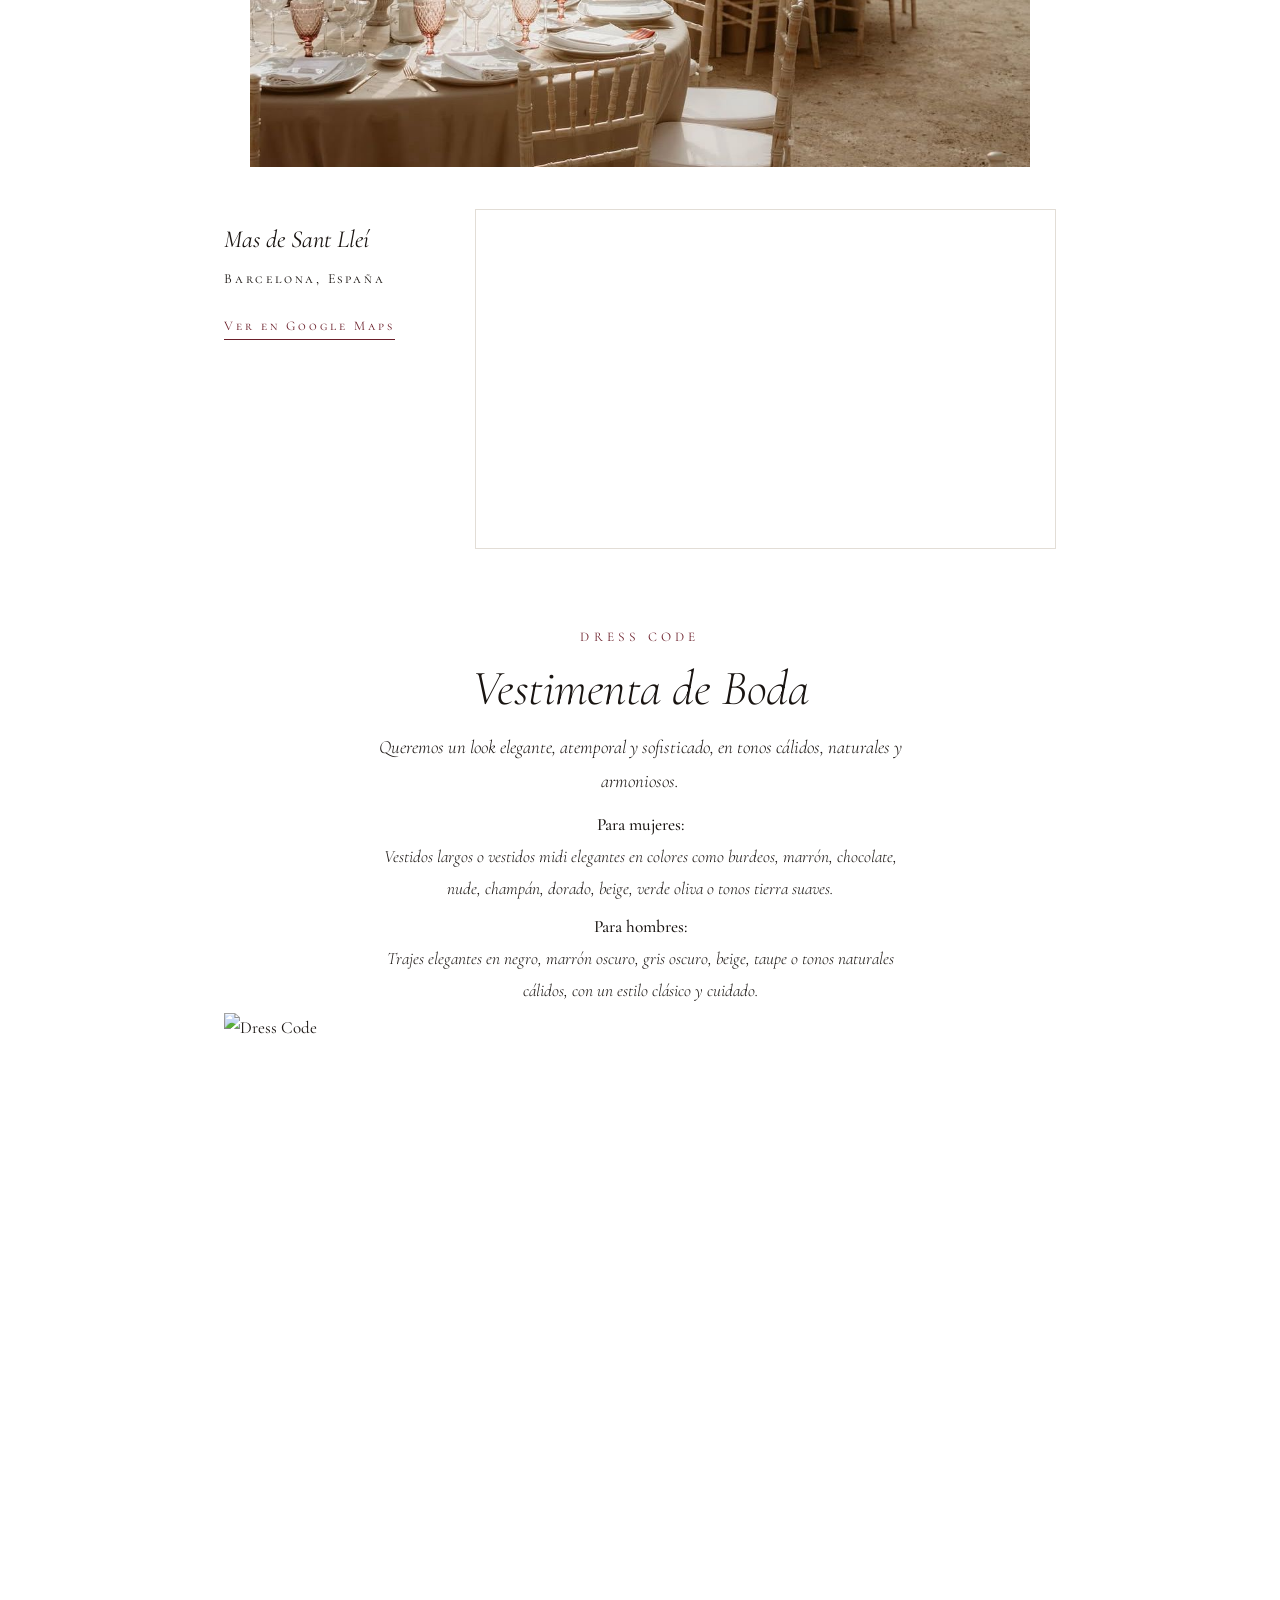
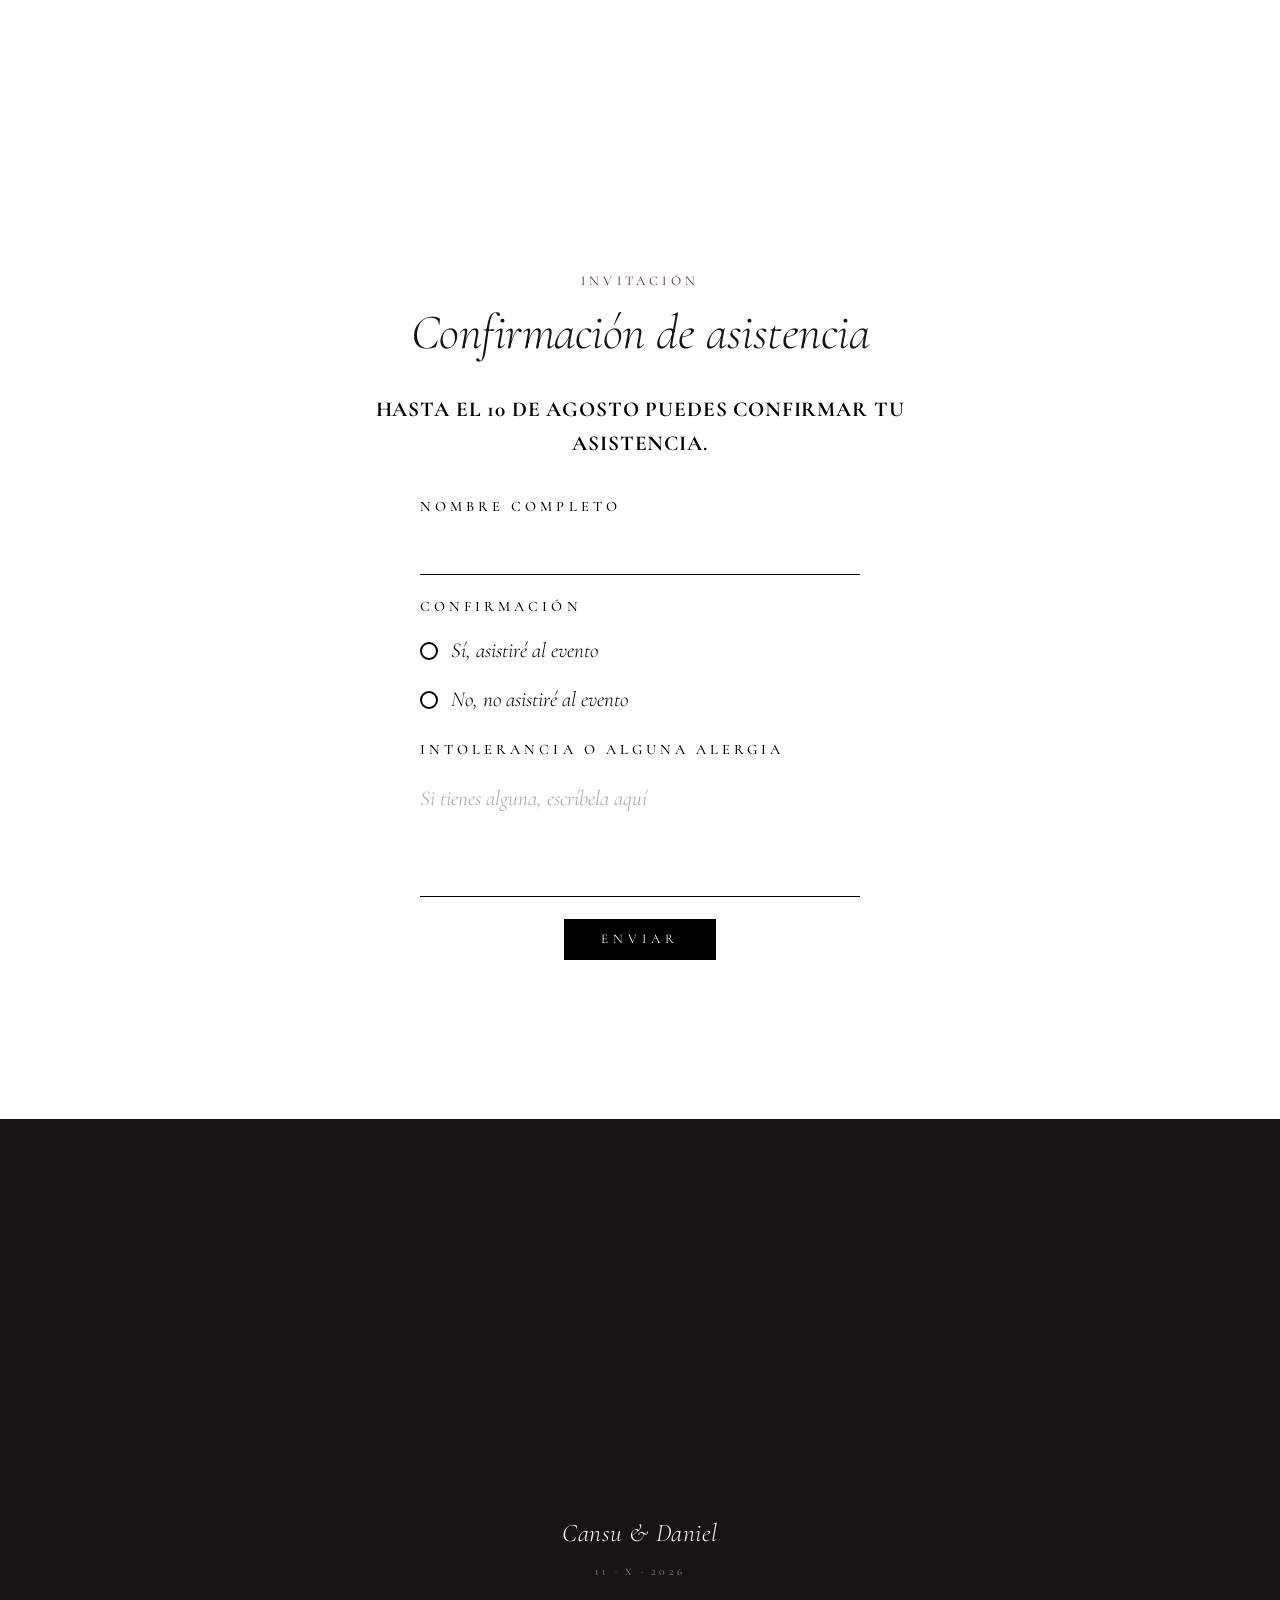
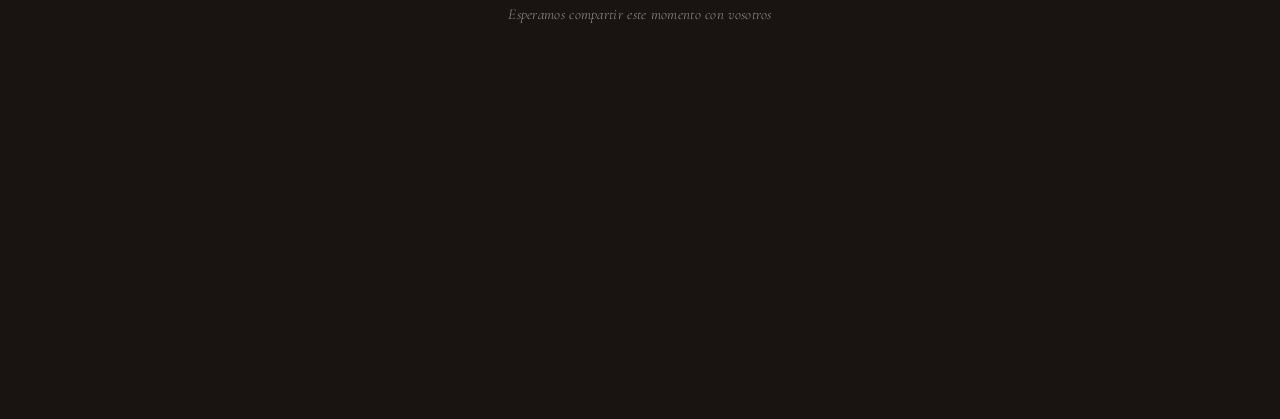
==== commit 01c2080d: "Add files via upload" ====
--- a/index.html
+++ b/index.html
@@ -31,7 +31,7 @@
     <!-- Wax seal ring — subtle pulse over the real seal in the photo -->
     <div class="env-wax-ring" aria-hidden="true"></div>
     <!-- OPEN CTA — minimal, printed-text feel -->
-    <button class="env-hero-open" id="envHeroCta" aria-label="Open the invitation">Open</button>
+    <button class="env-hero-open" id="envHeroCta" aria-label="Abrir la invitación">ABRIR</button>
   </div>
 
   <main>
--- a/style.css
+++ b/style.css
@@ -799,7 +799,7 @@
   margin-top: 2rem;
   display: flex;
   flex-direction: column;
-  gap: 1.6rem;
+  gap: 1.1rem;
 }
 
 .rsvp-field {
@@ -915,7 +915,8 @@
 .rsvp-footer {
   display: flex;
   justify-content: center;
-  padding-top: 0.4rem;
+  padding-top: 0.2rem;
+  padding-bottom: max(3rem, env(safe-area-inset-bottom));
 }
 
 .rsvp-btn {
@@ -931,6 +932,9 @@
   transition: background 0.22s ease;
   -webkit-appearance: none;
   appearance: none;
+  margin-top: 0;
+  position: relative;
+  z-index: 20;
 }
 
 .rsvp-btn:hover {
@@ -1250,11 +1254,12 @@
   left: 50%;
   transform: translateX(-50%);
   font-family: var(--font-sc);
-  font-size: clamp(0.56rem, 1.6vw, 0.64rem);
-  letter-spacing: 0.48em;
-  padding-left: 0.48em; /* compensate trailing letter-spacing */
+  font-size: clamp(1rem, 4vw, 1.4rem);
+  letter-spacing: 0.38em;
+  padding-left: 0.38em; /* compensate trailing letter-spacing */
   text-transform: uppercase;
-  color: rgba(43, 35, 31, 0.84);
+  font-weight: 700;
+  color: rgba(25, 20, 17, 0.95);
   background: none;
   border: none;
   outline: none;
@@ -1758,6 +1763,14 @@
   justify-content: center;
 }
 
+#rsvp {
+  padding-bottom: max(4rem, calc(2rem + env(safe-area-inset-bottom)));
+}
+
+#rsvp .container {
+  padding-bottom: 2rem;
+}
+
 #countdown {
   overflow: hidden;
 }
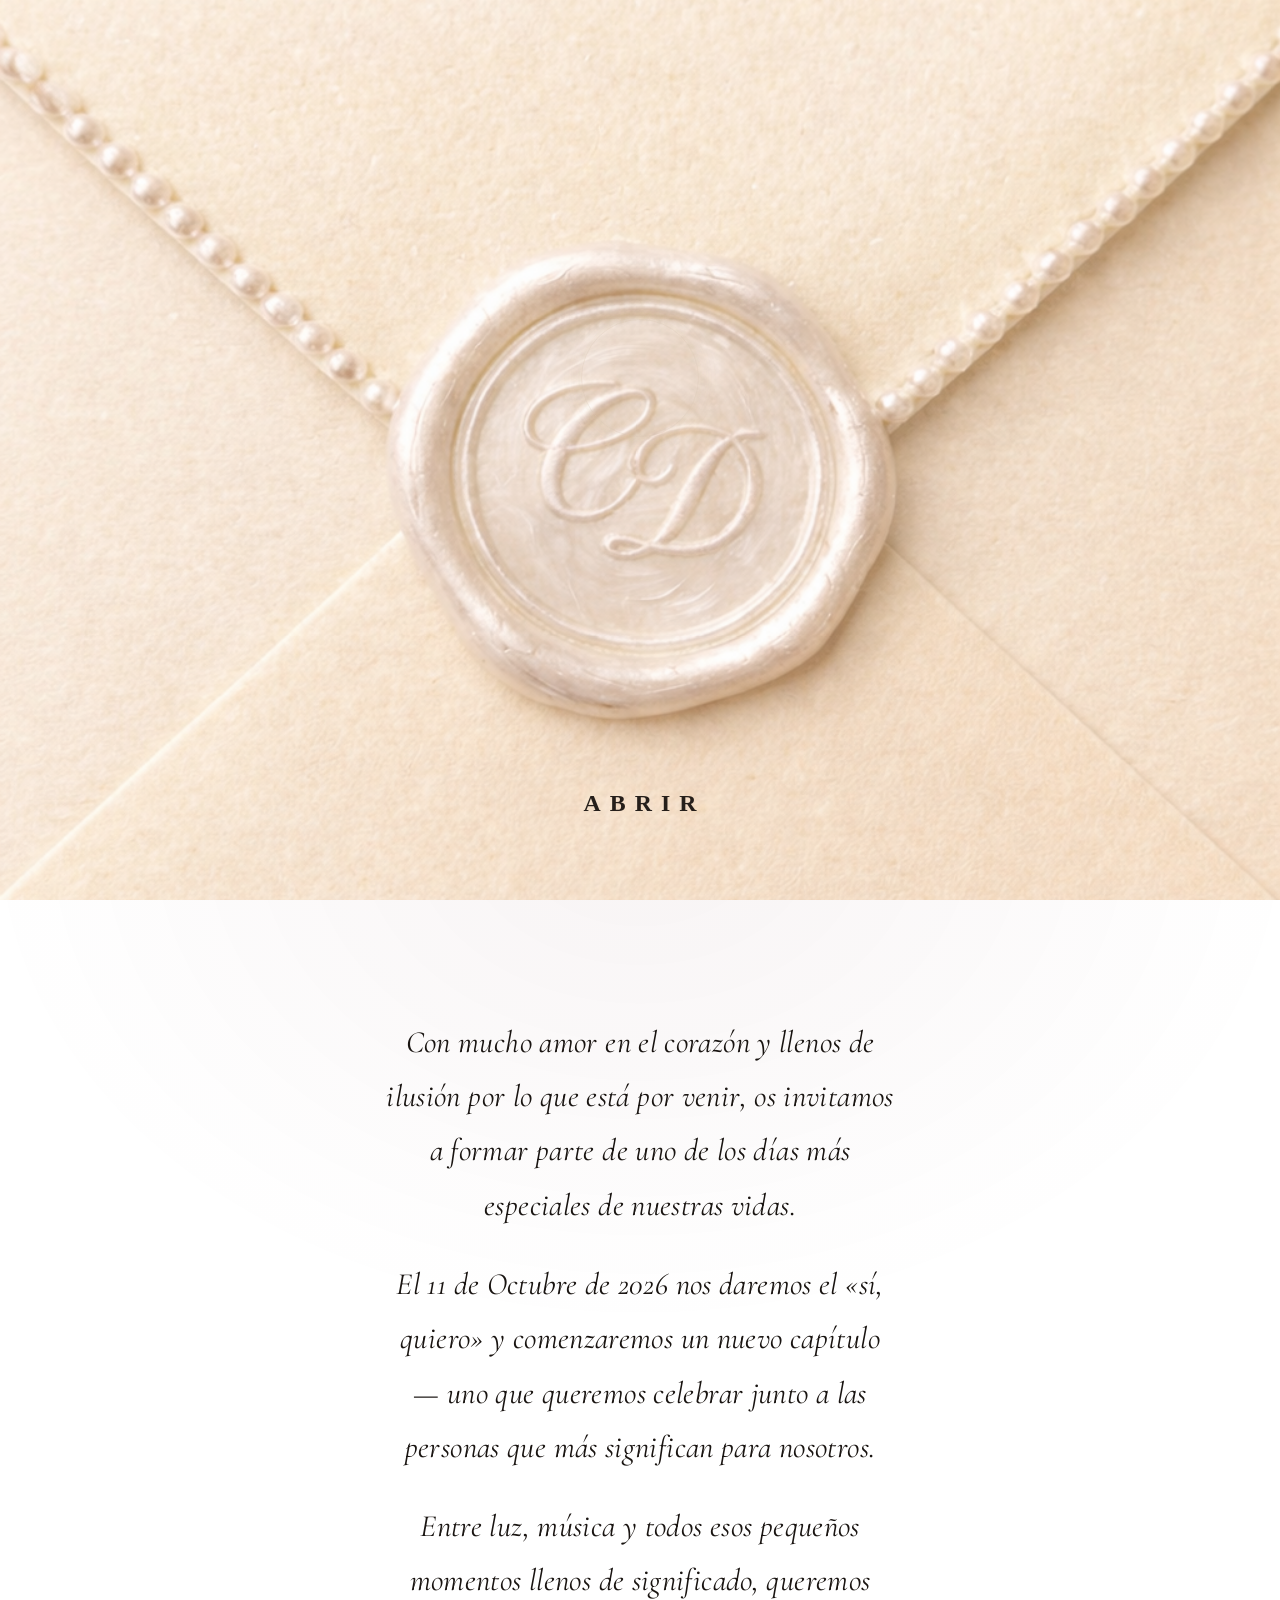
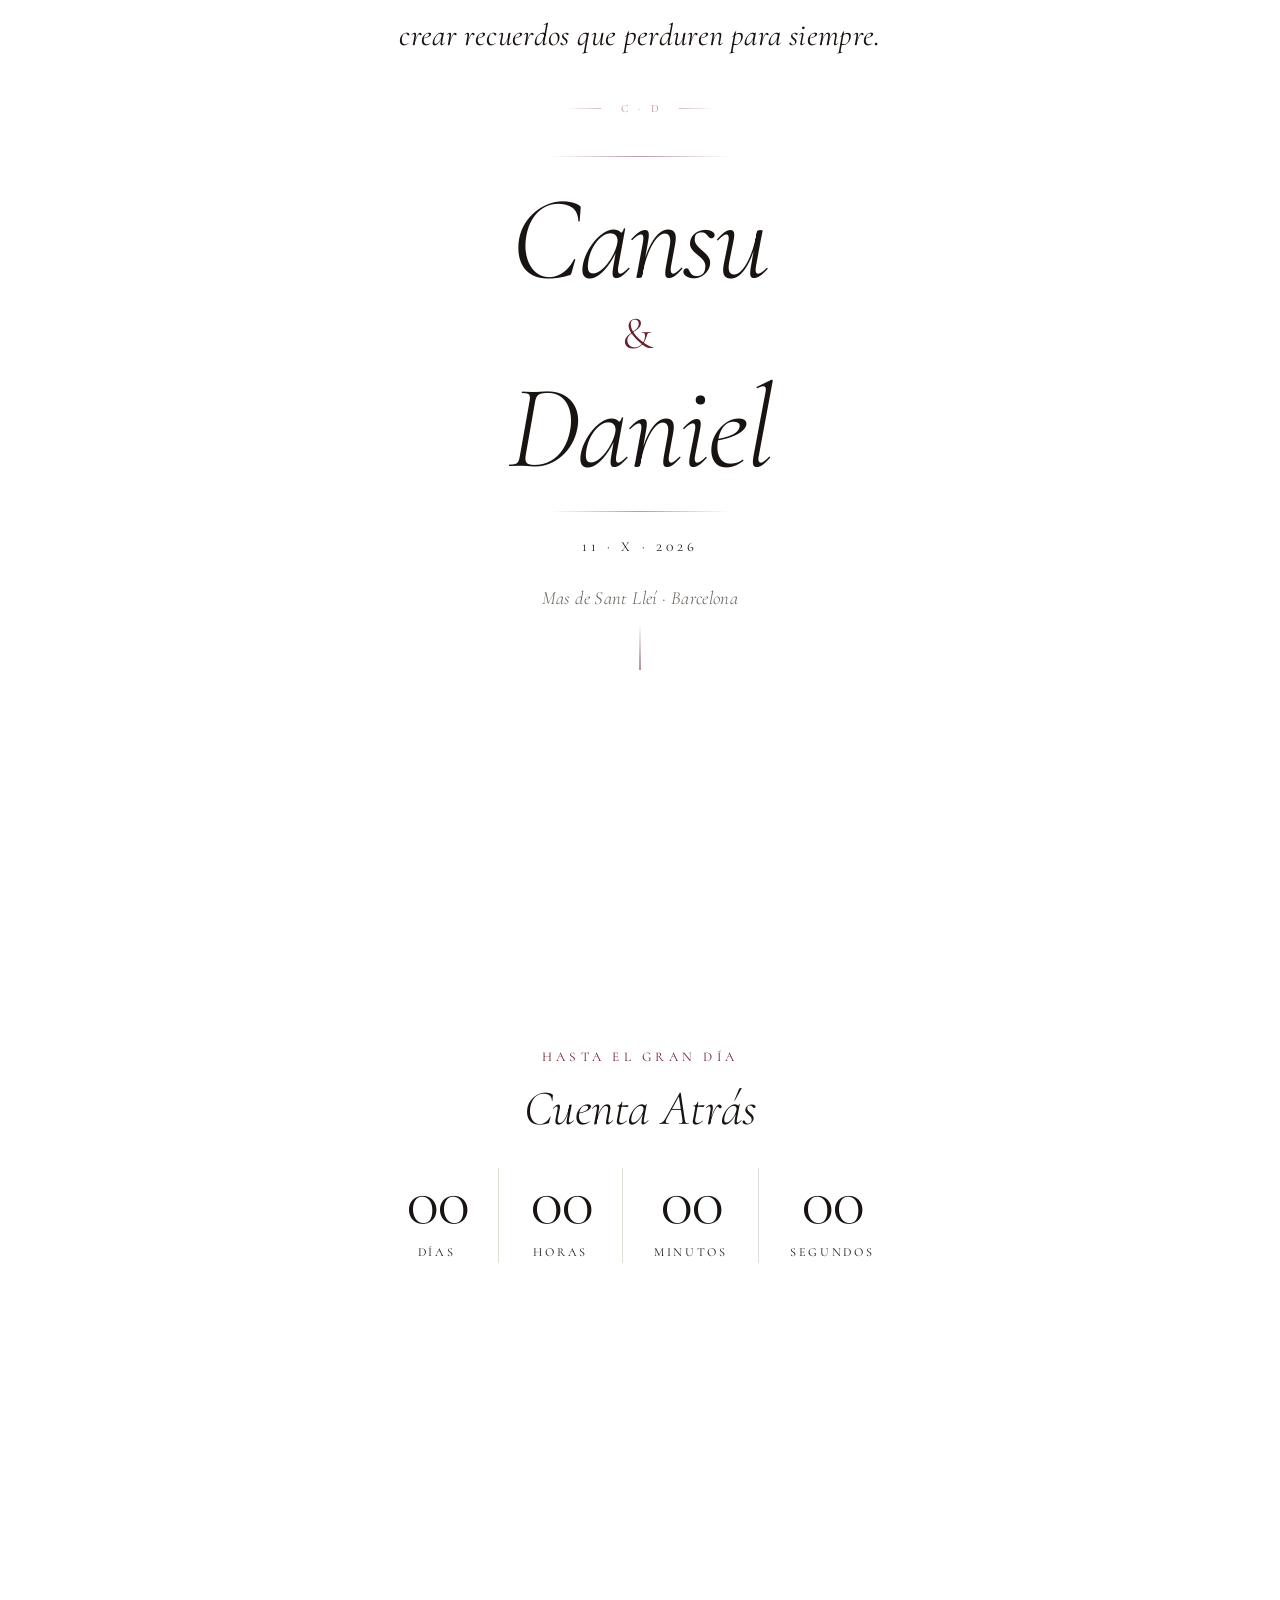
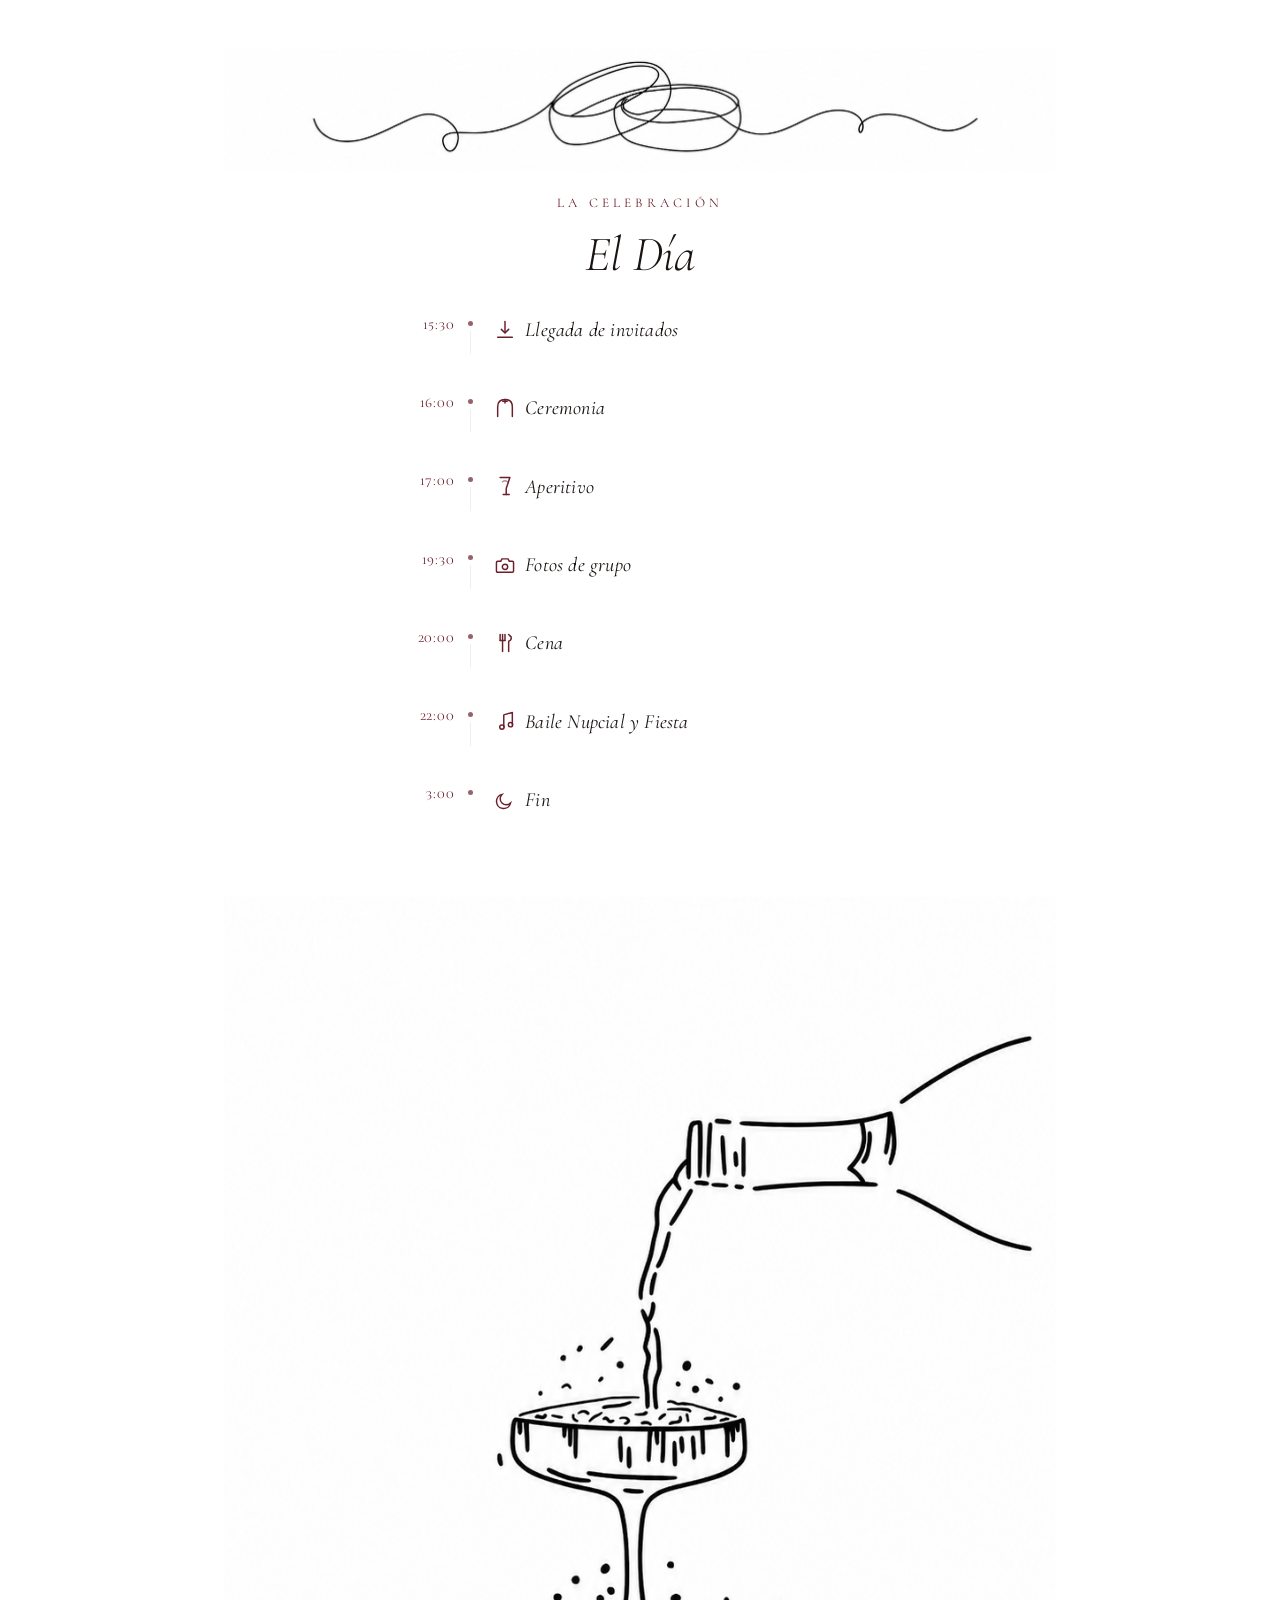
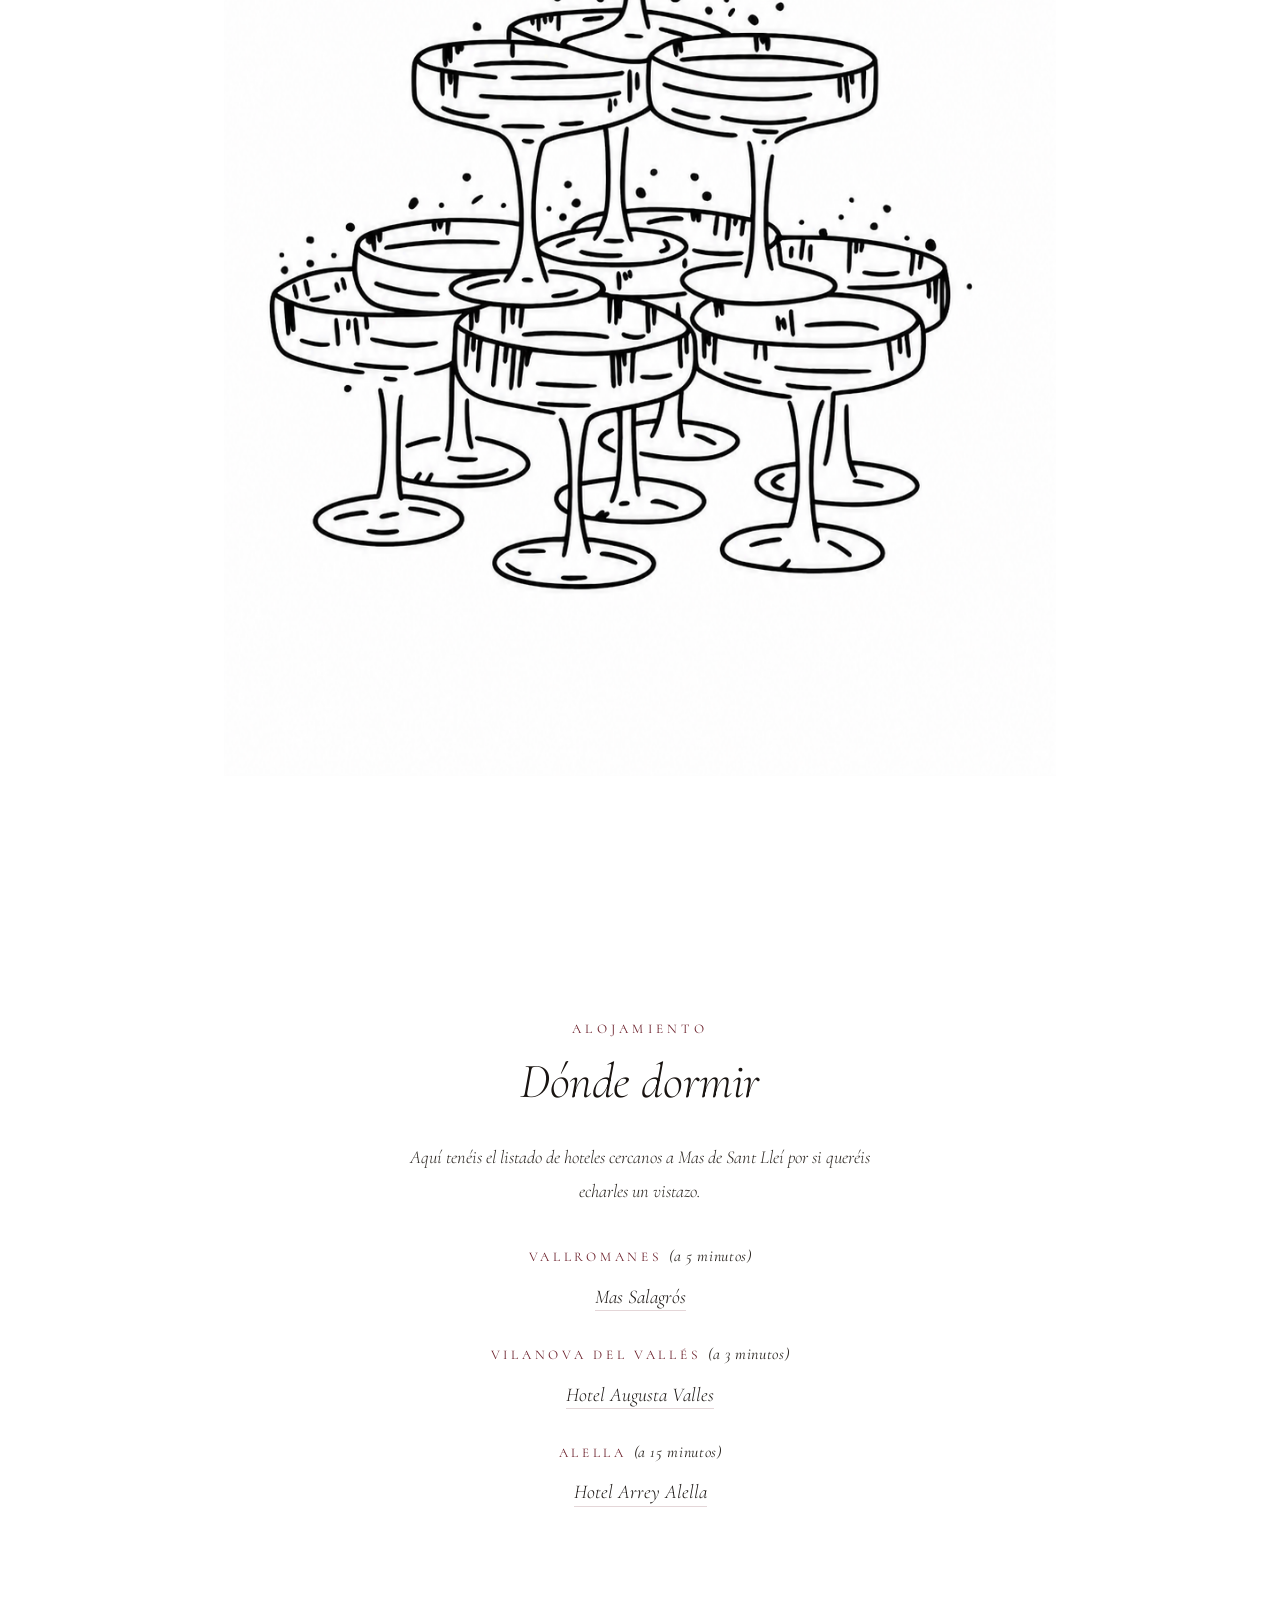
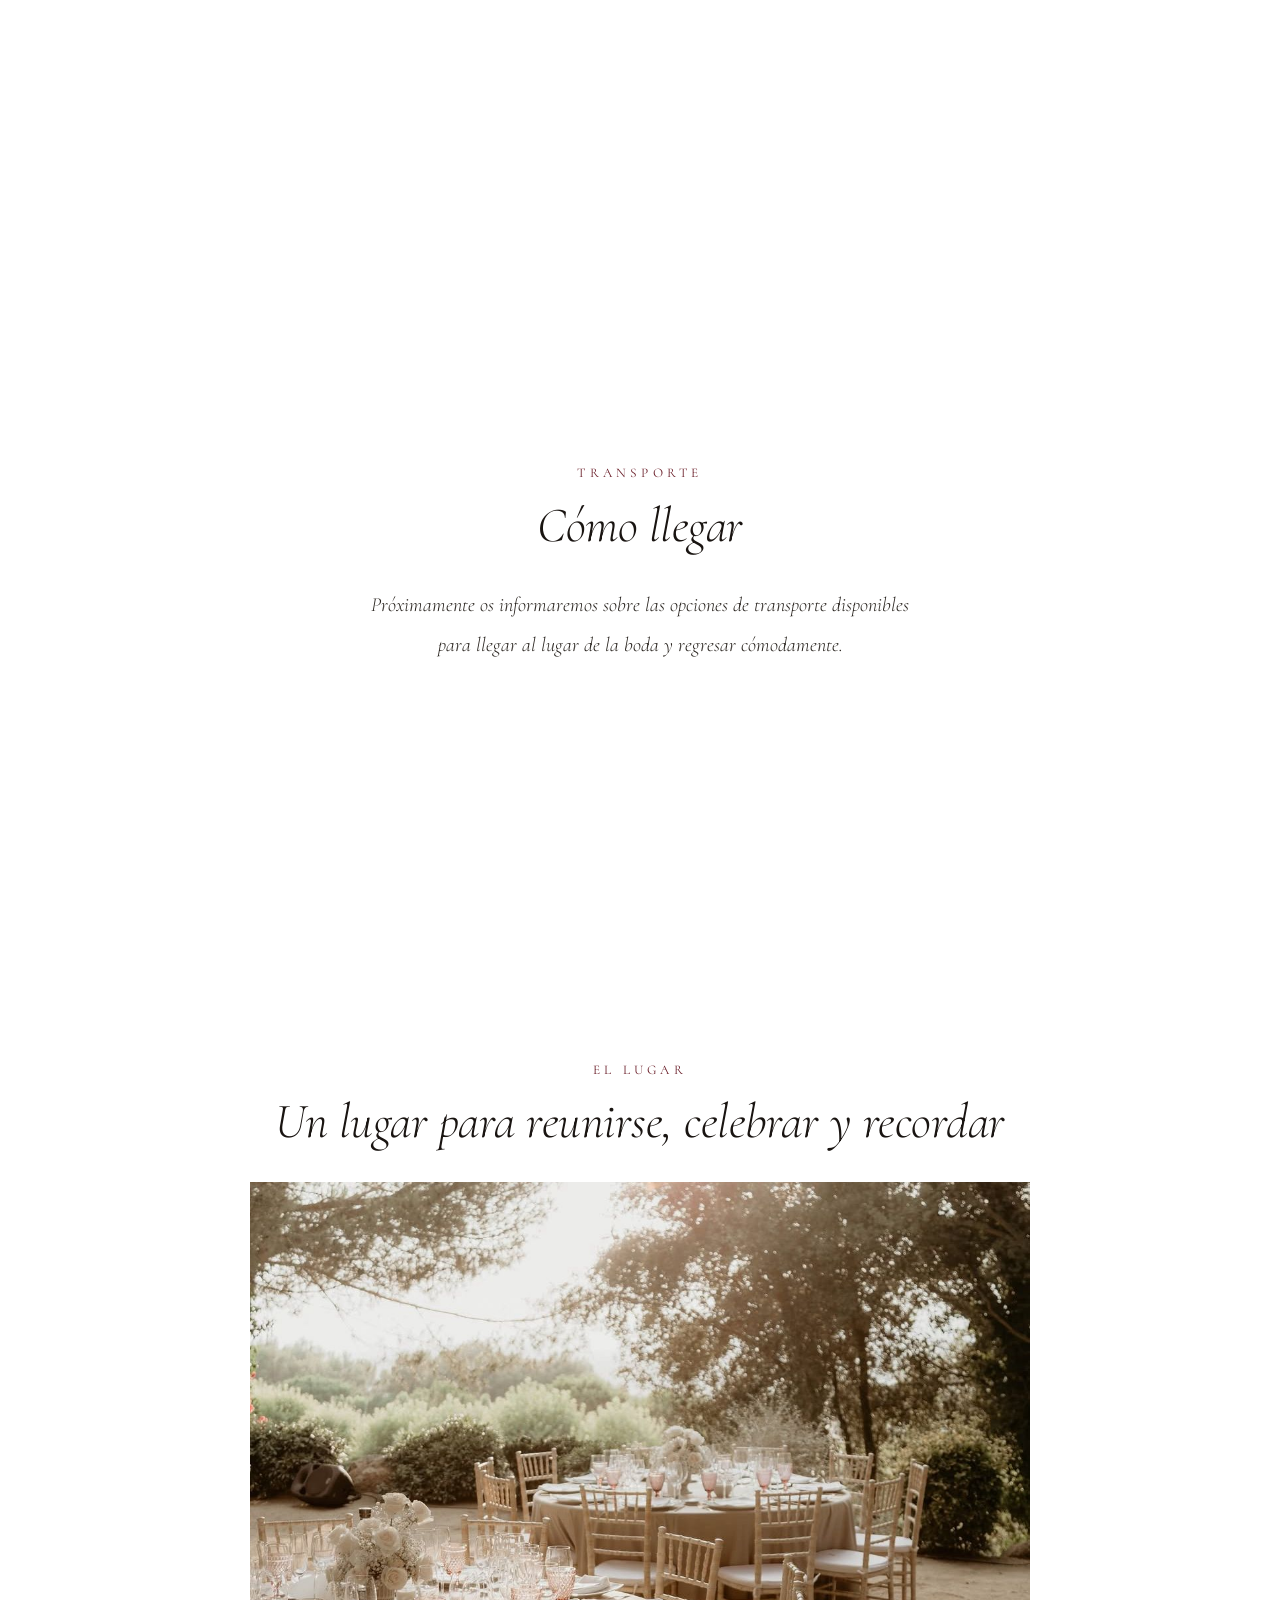
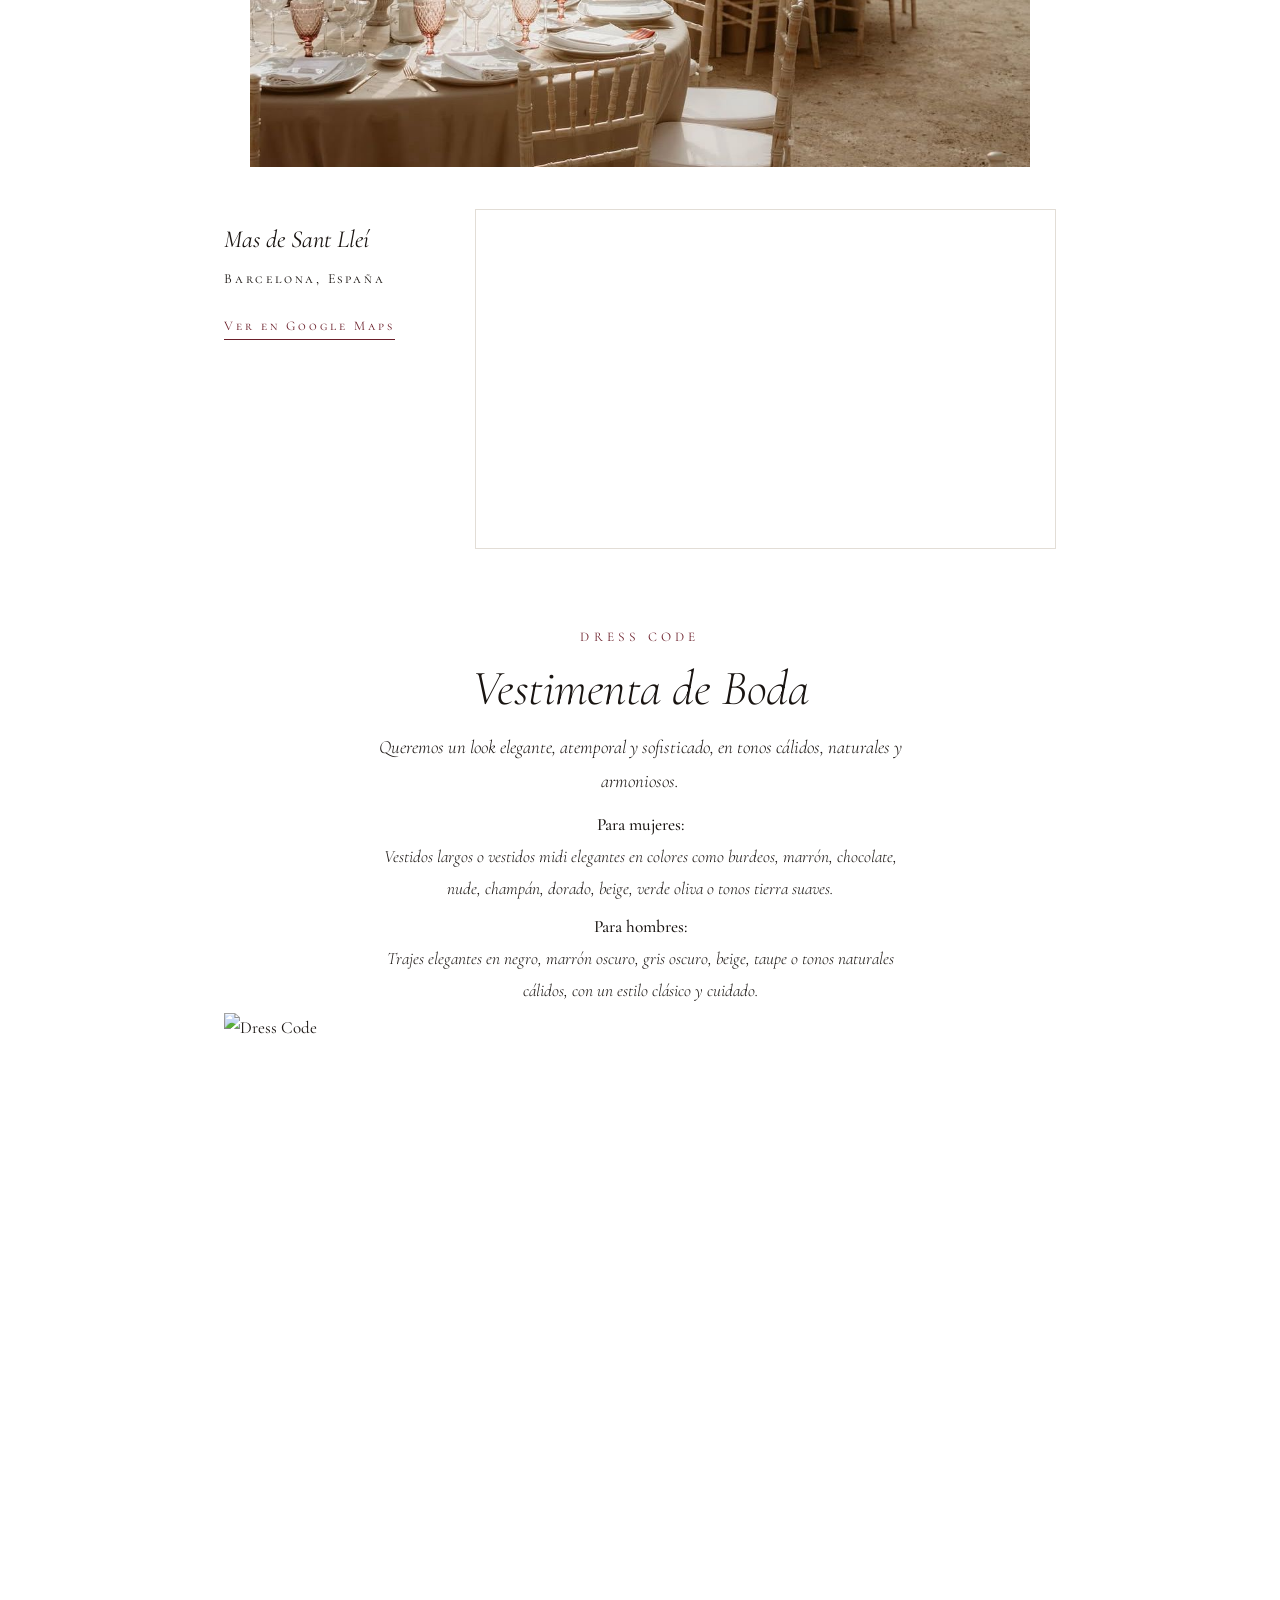
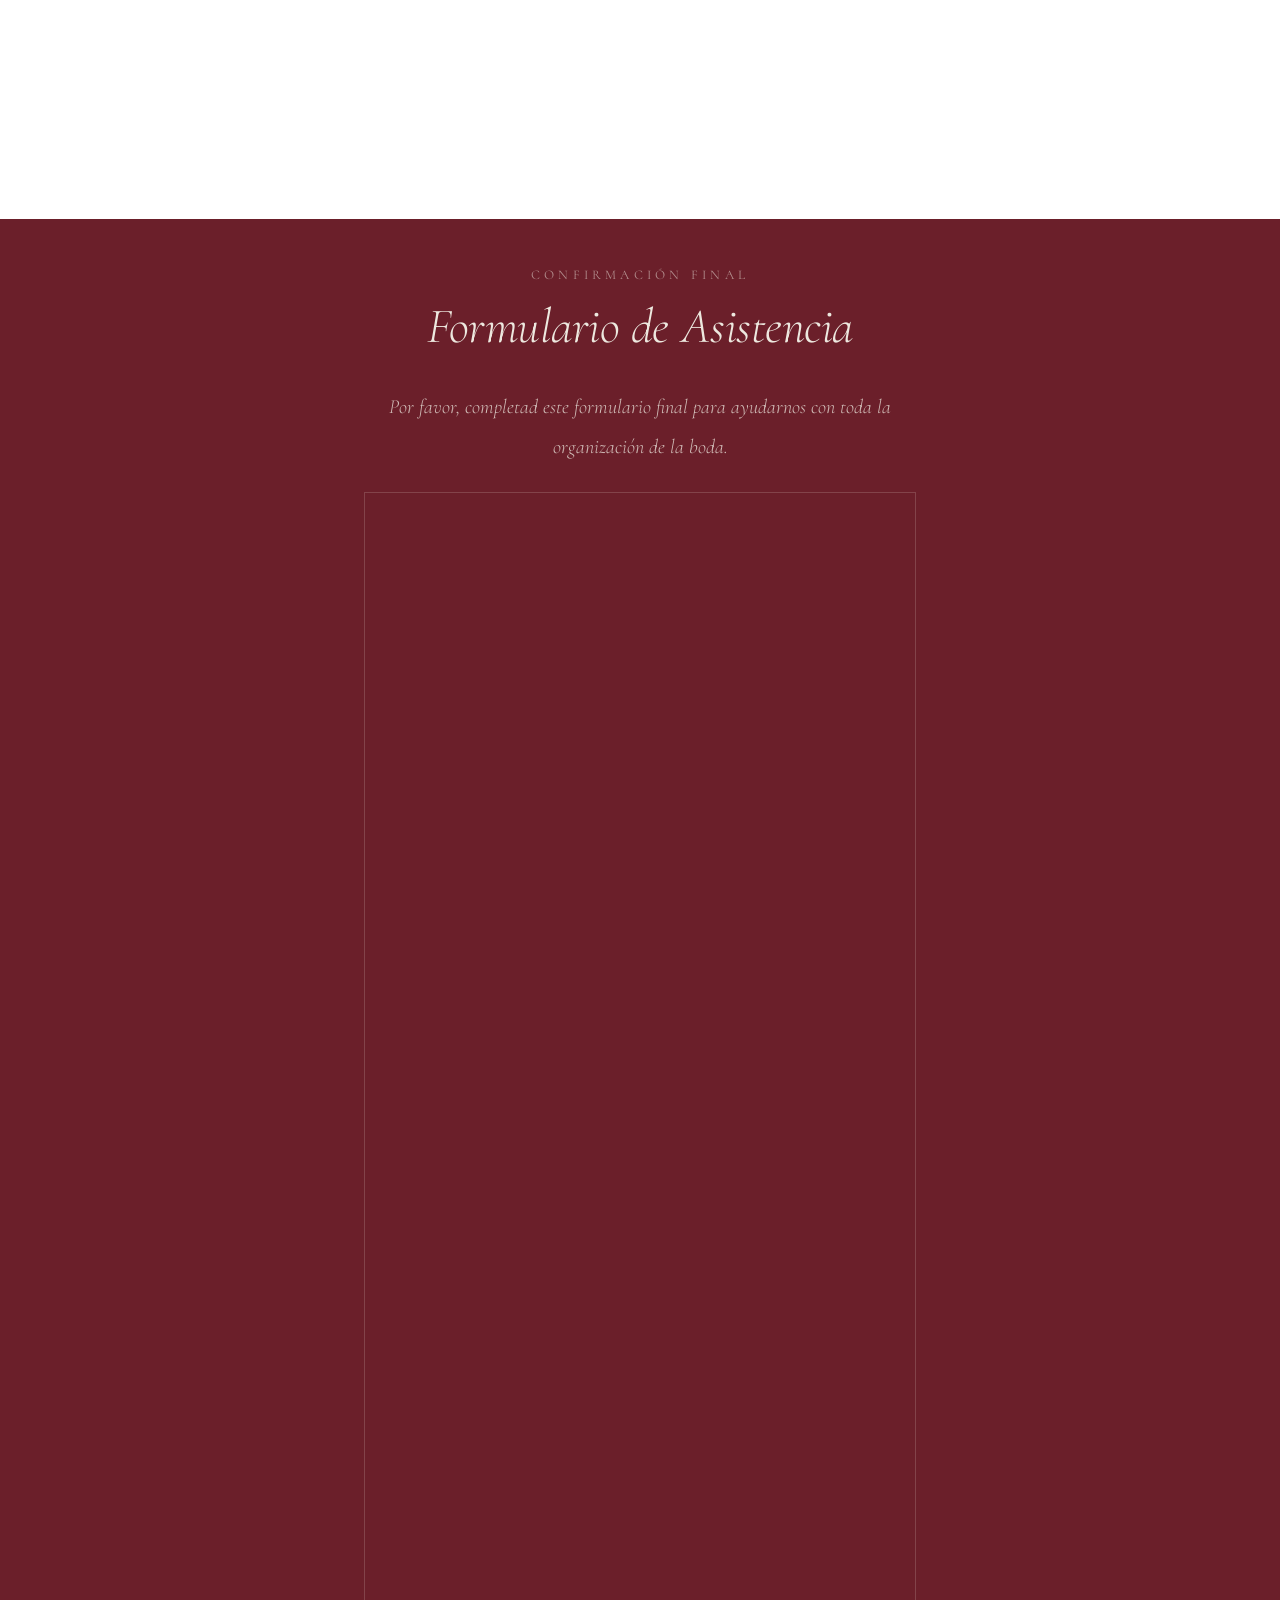
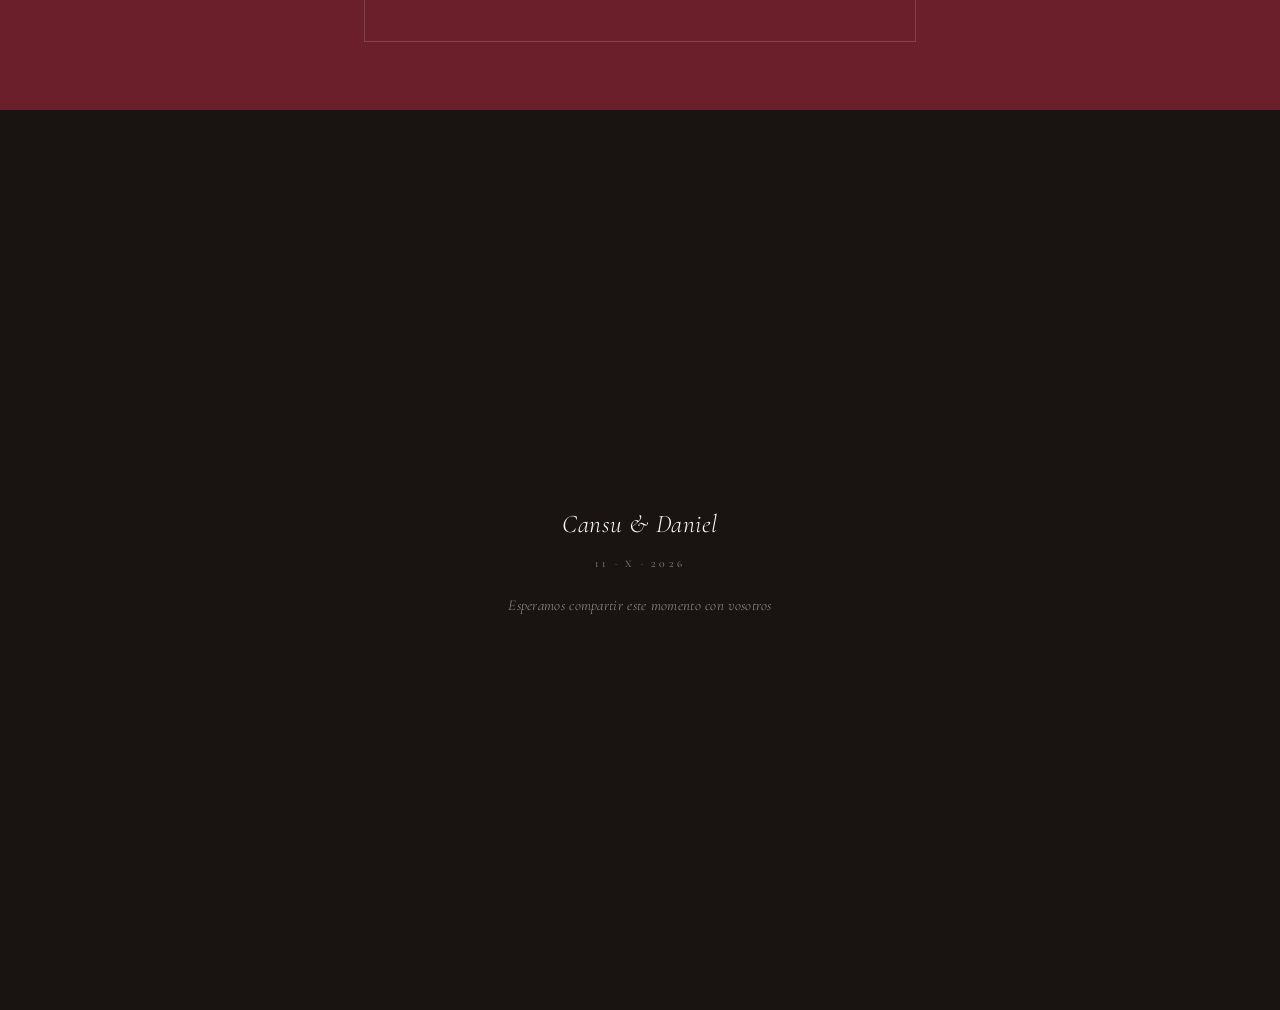
==== commit 4d3804ef: "Add files via upload" ====
--- a/index.html
+++ b/index.html
@@ -249,74 +249,25 @@
       </div>
     </section>
 
-    <!-- ── RSVP ── -->
-    <section id="rsvp" class="section section-warm fade-in">
+    <!-- ── Formulario Final ── -->
+    <section id="final-form" class="section section-warm fade-in google-form-section google-form-burdeaux">
       <div class="container container--narrow">
         <header class="section-header">
-          <span class="section-label">Invitación</span>
-          <h2 class="section-title">Confirmación de asistencia</h2>
-        </header>
-        <p class="section-prose rsvp-deadline"><strong>HASTA EL 10 DE AGOSTO PUEDES CONFIRMAR TU ASISTENCIA.</strong></p>
-
-        <form
-          class="rsvp-form"
-          id="rsvp-form"
-          name="rsvp"
-          method="POST"
-          data-netlify="true"
-          netlify-honeypot="bot-field"
-        >
-          <input type="hidden" name="form-name" value="rsvp" />
-          <p class="hidden">
-            <label>No completar: <input name="bot-field" tabindex="-1" autocomplete="off" /></label>
-          </p>
-
-          <div class="rsvp-field">
-            <label class="rsvp-label" for="rsvp-name">Nombre completo</label>
-            <input
-              class="rsvp-input"
-              type="text"
-              id="rsvp-name"
-              name="nombre"
-              required
-              autocomplete="name"
-            />
-          </div>
-
-          <div class="rsvp-field">
-            <span class="rsvp-label">Confirmación</span>
-            <div class="rsvp-radio-group" role="radiogroup" aria-label="Confirmación de asistencia">
-              <label class="rsvp-radio-label">
-                <input type="radio" name="asistencia" value="si" required />
-                <span class="rsvp-radio-custom" aria-hidden="true"></span>
-                <span class="rsvp-radio-text">Sí, asistiré al evento</span>
-              </label>
-              <label class="rsvp-radio-label">
-                <input type="radio" name="asistencia" value="no" />
-                <span class="rsvp-radio-custom" aria-hidden="true"></span>
-                <span class="rsvp-radio-text">No, no asistiré al evento</span>
-              </label>
-            </div>
-          </div>
-
-          <div class="rsvp-field">
-            <label class="rsvp-label" for="rsvp-allergies">Intolerancia o alguna alergia</label>
-            <textarea
-              class="rsvp-input rsvp-textarea"
-              id="rsvp-allergies"
-              name="alergias"
-              rows="3"
-              placeholder="Si tienes alguna, escríbela aquí"
-            ></textarea>
-          </div>
-
-          <div class="rsvp-footer">
-            <button class="rsvp-btn" type="submit">Enviar</button>
-          </div>
-        </form>
-
-        <div class="rsvp-success" id="rsvpSuccess" aria-live="polite" hidden>
-          <p>Gracias por confirmar ❤️</p>
+          <span class="section-label">CONFIRMACIÓN FINAL</span>
+          <h2 class="section-title">Formulario de Asistencia</h2>
+        </header>
+        <p class="section-prose">Por favor, completad este formulario final para ayudarnos con toda la organización de la boda.</p>
+        <div class="google-form-frame">
+          <iframe
+            src="https://forms.gle/PExef8TRF6qhFunF8"
+            width="100%"
+            height="1200"
+            frameborder="0"
+            marginheight="0"
+            marginwidth="0"
+            title="Formulario de asistencia"
+            loading="lazy"
+          >Cargando…</iframe>
         </div>
       </div>
     </section>
--- a/style.css
+++ b/style.css
@@ -1767,6 +1767,141 @@
   padding-bottom: max(4rem, calc(2rem + env(safe-area-inset-bottom)));
 }
 
+/* ── Event sections: Welcome Party & Pre-Wedding ─────────── */
+#welcome-party,
+#pre-wedding,
+#final-form {
+  scroll-snap-align: start;
+  min-height: 100svh;
+  display: flex;
+  flex-direction: column;
+  justify-content: center;
+}
+
+.event-section {
+  display: flex;
+  flex-direction: column;
+  align-items: center;
+  text-align: center;
+  gap: 0.85rem;
+  margin-top: 0.5rem;
+}
+
+.event-date {
+  font-family: var(--font-sc);
+  font-size: 0.72rem;
+  letter-spacing: 0.32em;
+  color: var(--text-muted);
+  text-transform: uppercase;
+}
+
+.event-hours {
+  font-family: var(--font-serif);
+  font-size: 1.05rem;
+  font-style: italic;
+  font-weight: 300;
+  color: var(--text-muted);
+  letter-spacing: 0.04em;
+}
+
+.event-location {
+  font-family: var(--font-sc);
+  font-size: 0.82rem;
+  letter-spacing: 0.22em;
+  color: var(--text);
+  margin-top: 0.4rem;
+}
+
+.event-link {
+  display: inline-block;
+  font-family: var(--font-sc);
+  font-size: 0.72rem;
+  letter-spacing: 0.38em;
+  padding-left: 0.38em;
+  text-transform: uppercase;
+  color: var(--bg);
+  background: #000;
+  padding: 0.9em 2.4em;
+  text-decoration: none;
+  cursor: pointer;
+  transition: background 0.22s ease;
+  margin-top: 0.5rem;
+}
+
+.event-link:hover {
+  background: var(--accent);
+}
+
+/* Scroll-reveal: event-section children */
+.section.fade-in .event-section {
+  opacity: 0;
+  transform: translateY(16px);
+  transition:
+    opacity  1.0s cubic-bezier(0.22, 1, 0.36, 1),
+    transform 1.0s cubic-bezier(0.22, 1, 0.36, 1);
+}
+
+.section.fade-in.visible .event-section {
+  opacity: 1;
+  transform: none;
+  transition-delay: 0.38s;
+}
+
+/* ── Google Form embed section ───────────────────────────── */
+.google-form-section {
+  padding-bottom: max(4rem, calc(2rem + env(safe-area-inset-bottom)));
+}
+
+.google-form-frame {
+  margin-top: 1.5rem;
+  width: 100%;
+  max-height: 1150px;
+  overflow: hidden;
+  border: 1px solid var(--border);
+  background: #fff;
+}
+
+.google-form-frame iframe {
+  display: block;
+  width: 100%;
+  height: 1350px;
+  border: none;
+}
+
+/* Scroll-reveal: google-form-frame */
+.section.fade-in .google-form-frame {
+  opacity: 0;
+  transform: translateY(16px);
+  transition:
+    opacity  1.0s cubic-bezier(0.22, 1, 0.36, 1),
+    transform 1.0s cubic-bezier(0.22, 1, 0.36, 1);
+}
+
+.section.fade-in.visible .google-form-frame {
+  opacity: 1;
+  transform: none;
+  transition-delay: 0.50s;
+}
+
+/* Reduced motion: always visible */
+@media (prefers-reduced-motion: reduce) {
+  .section.fade-in .event-section,
+  .section.fade-in .google-form-frame {
+    opacity: 1;
+    transform: none;
+  }
+}
+
+/* Mobile: tighten form height on small screens */
+@media (max-width: 640px) {
+  .google-form-frame {
+    max-height: 1300px;
+  }
+  .google-form-frame iframe {
+    height: 1500px;
+  }
+}
+
 #rsvp .container {
   padding-bottom: 2rem;
 }
@@ -1870,6 +2005,72 @@
 }
 
 
+/* ── Burgundy Google Form section ───────────────────────── */
+.google-form-burdeaux {
+  background: #6B1F2A !important;
+}
+.google-form-burdeaux .section-label {
+  color: rgba(237, 232, 223, 0.55);
+  border-color: rgba(237, 232, 223, 0.20);
+}
+.google-form-burdeaux .section-title {
+  color: #EDE8DF;
+}
+.google-form-burdeaux .section-prose {
+  color: rgba(237, 232, 223, 0.78);
+}
+.google-form-burdeaux .google-form-frame {
+  border-color: rgba(237, 232, 223, 0.18);
+  background: transparent;
+}
+
+/* ── Event address line ──────────────────────────────────── */
+.event-address {
+  font-family: var(--font-sc);
+  font-size: 0.74rem;
+  letter-spacing: 0.10em;
+  color: var(--text-muted);
+  margin: 0.2rem 0 1rem;
+  text-transform: uppercase;
+}
+
+/* ── Event photo carousels ───────────────────────────────── */
+.event-carousel-section {
+  width: 100%;
+  min-height: 100svh;
+  display: flex;
+  align-items: center;
+  justify-content: center;
+  background: transparent;
+}
+.event-carousel {
+  position: relative;
+  width: min(92vw, 760px);
+  height: min(70svh, 560px);
+  overflow: hidden;
+  background: transparent;
+}
+.ec-slide {
+  position: absolute;
+  inset: 0;
+  width: 100%;
+  height: 100%;
+  object-fit: cover;
+  object-position: center;
+  opacity: 0;
+  transition: opacity 1s ease;
+  display: block;
+}
+.ec-slide.active {
+  opacity: 1;
+  z-index: 1;
+}
+@media (max-width: 640px) {
+  .event-carousel {
+    height: min(70svh, 320px);
+  }
+}
+
 /* ── iOS keyboard fix — disable scroll-snap while a form field is focused ── */
 html.keyboard-open {
   scroll-snap-type: none;
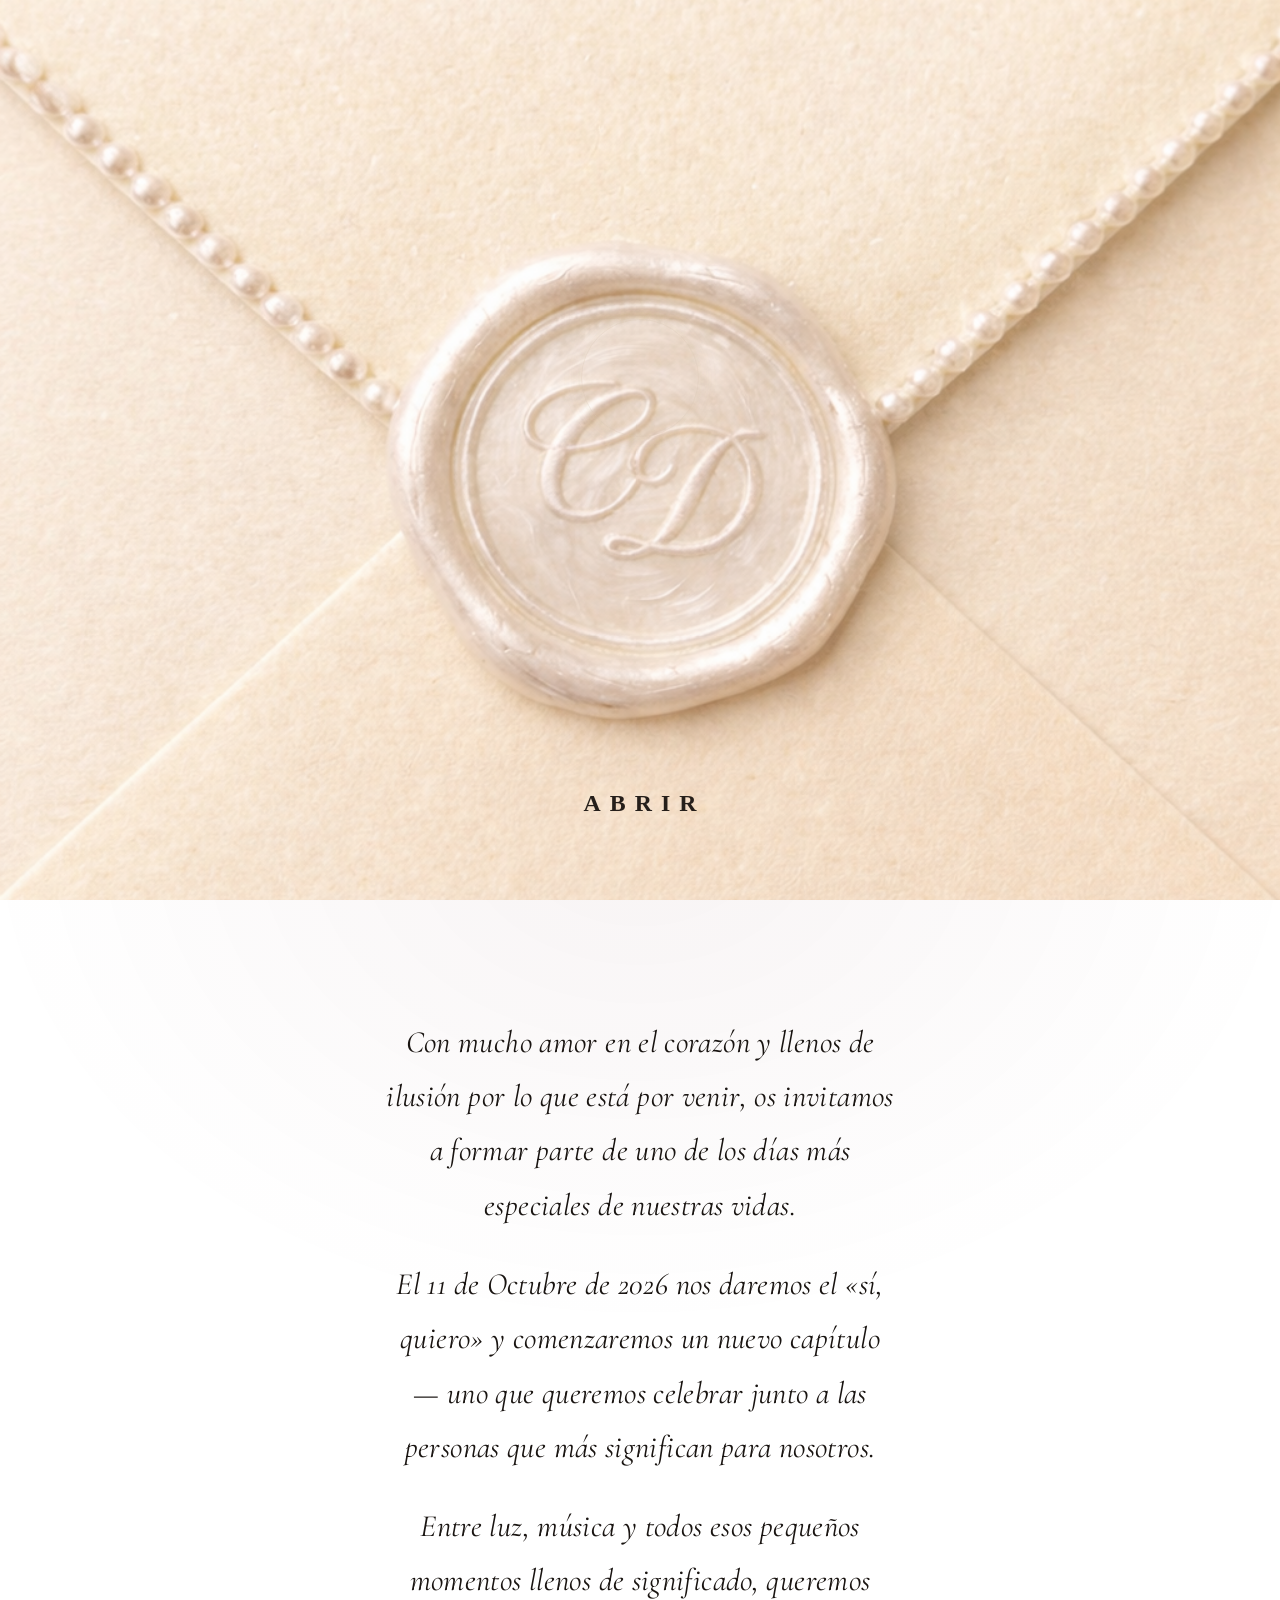
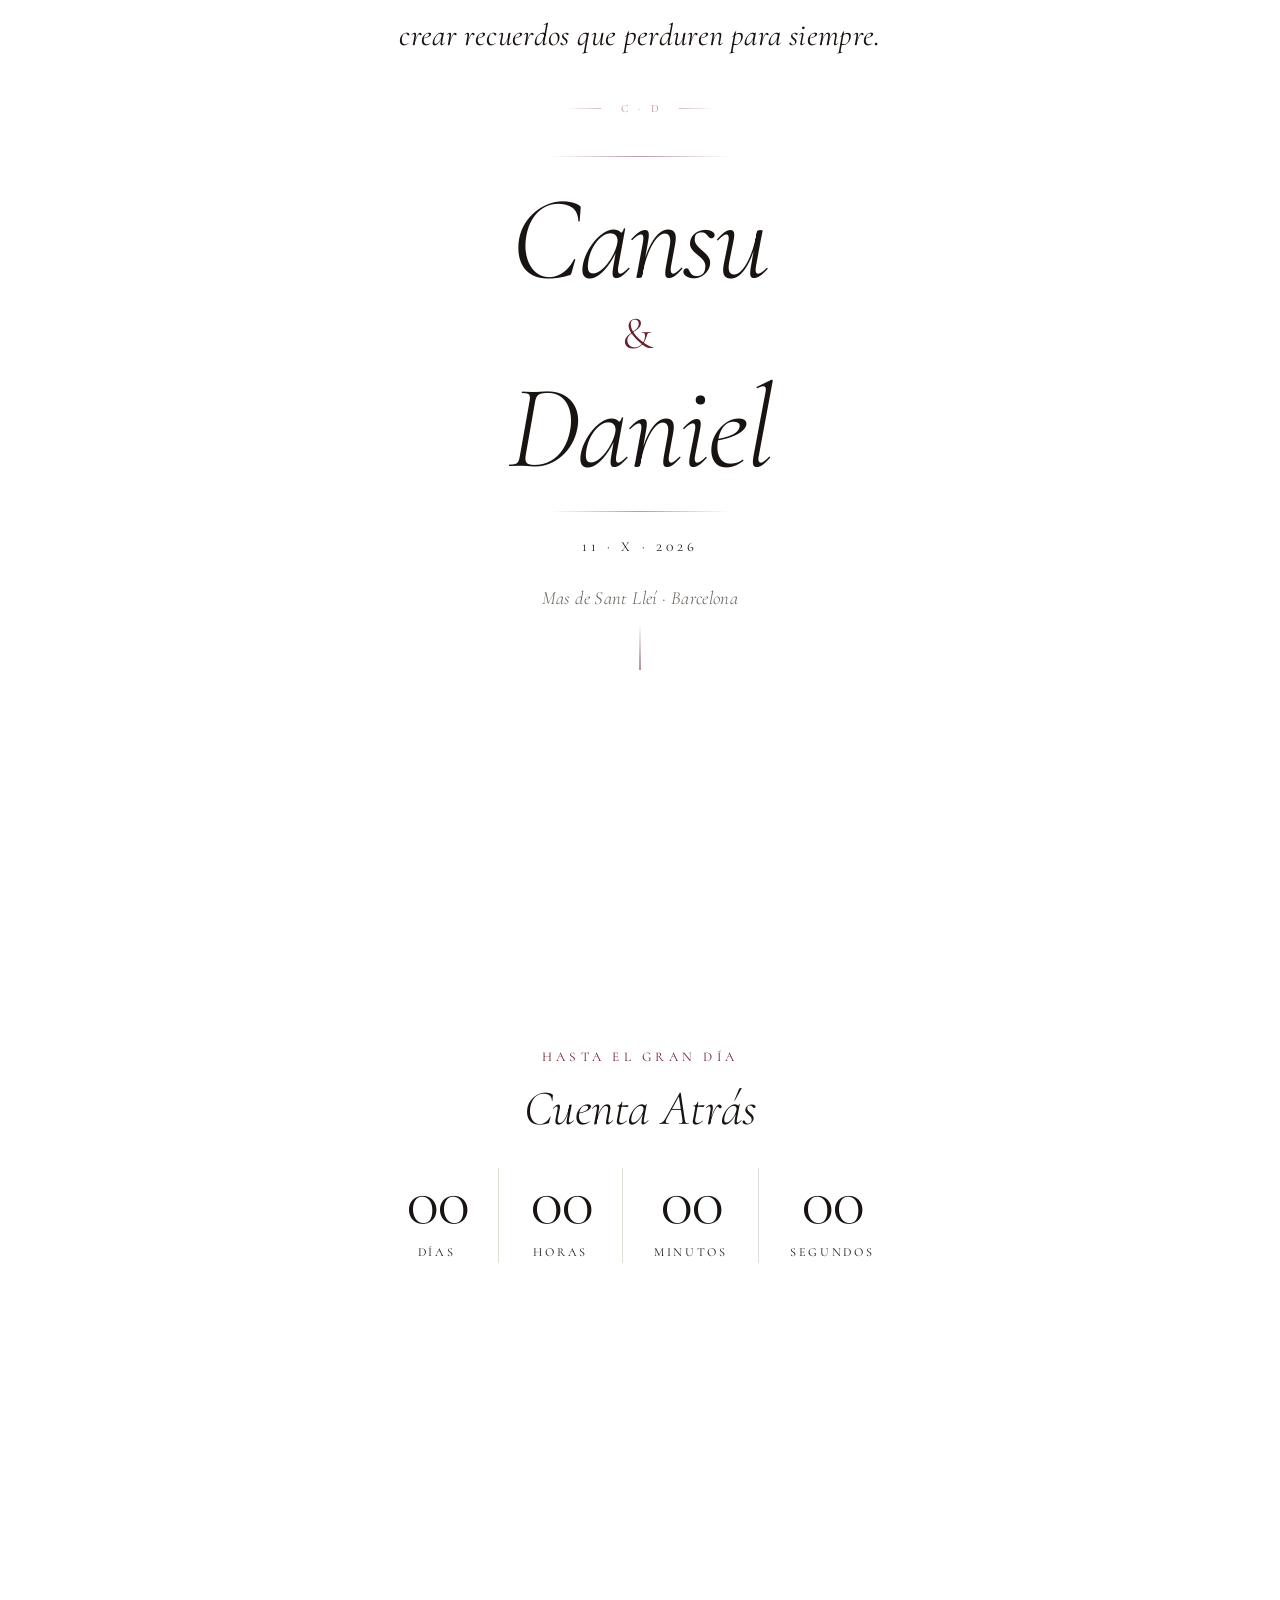
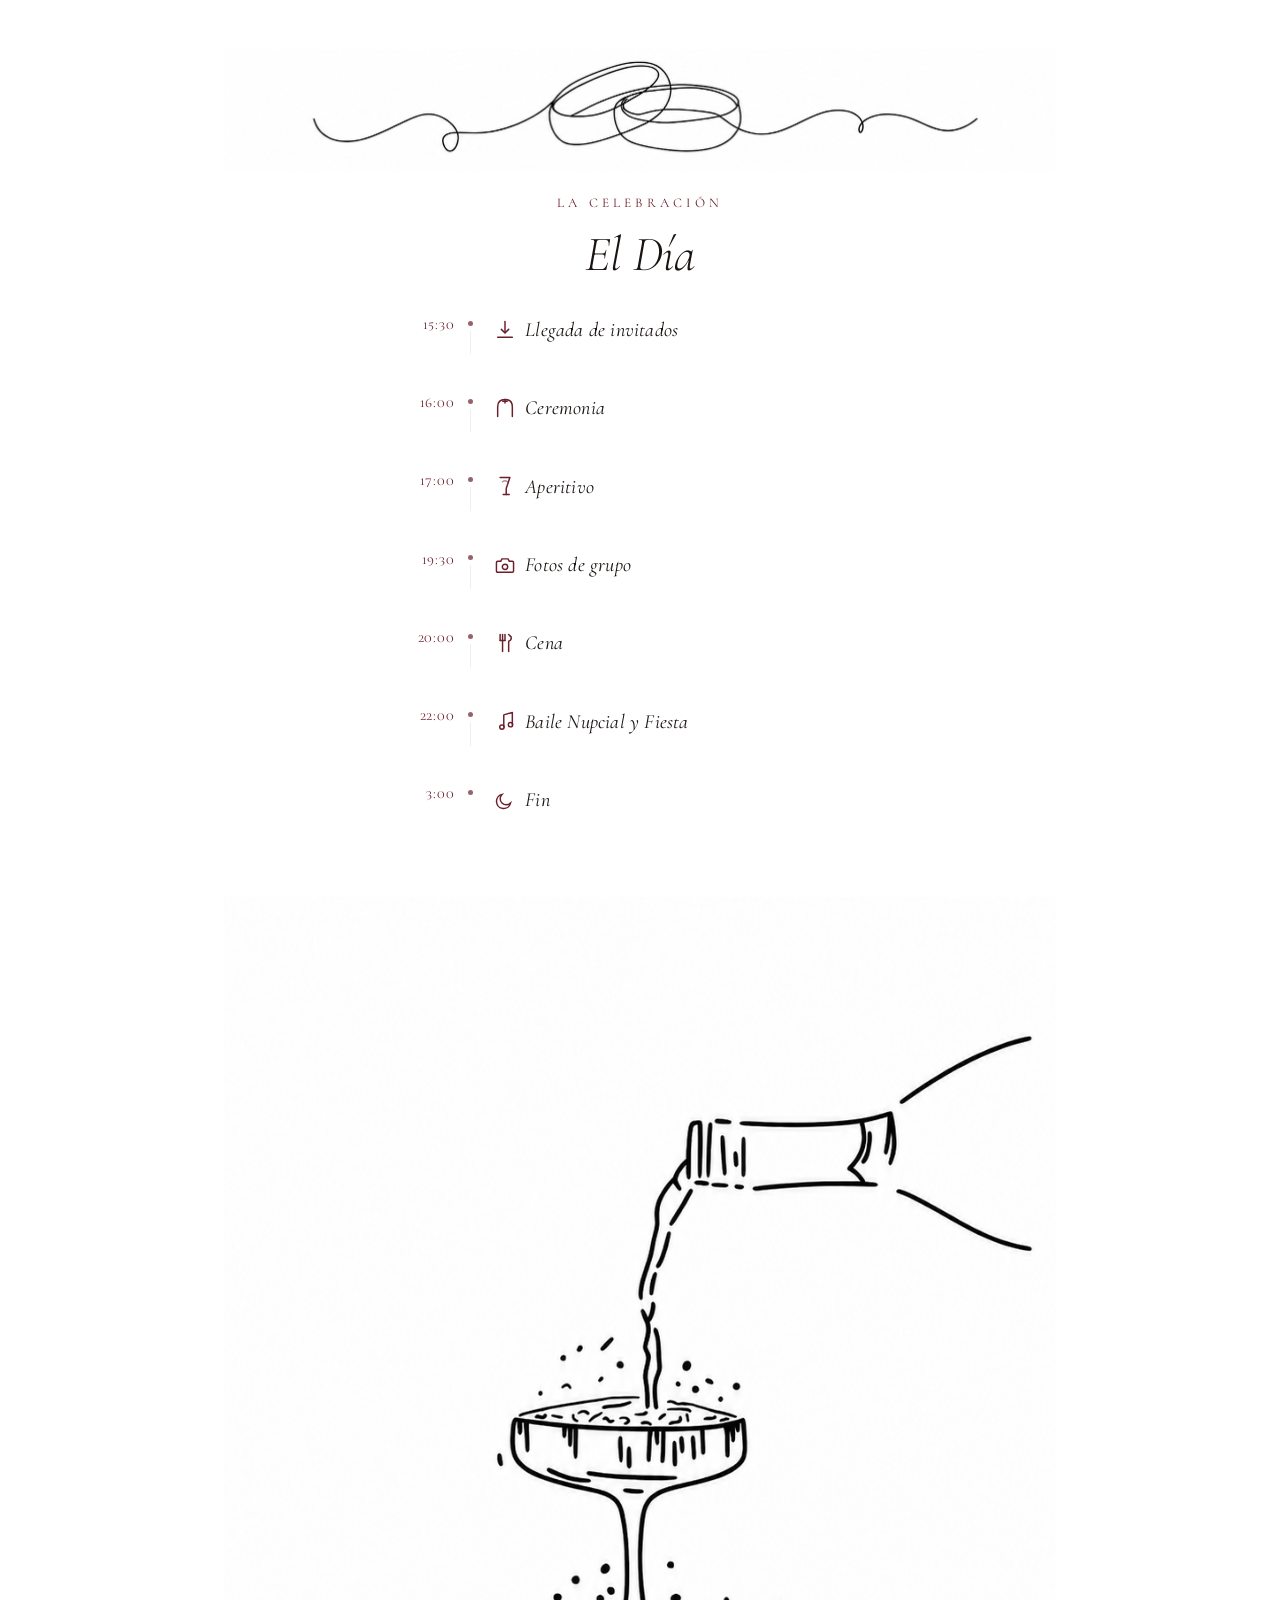
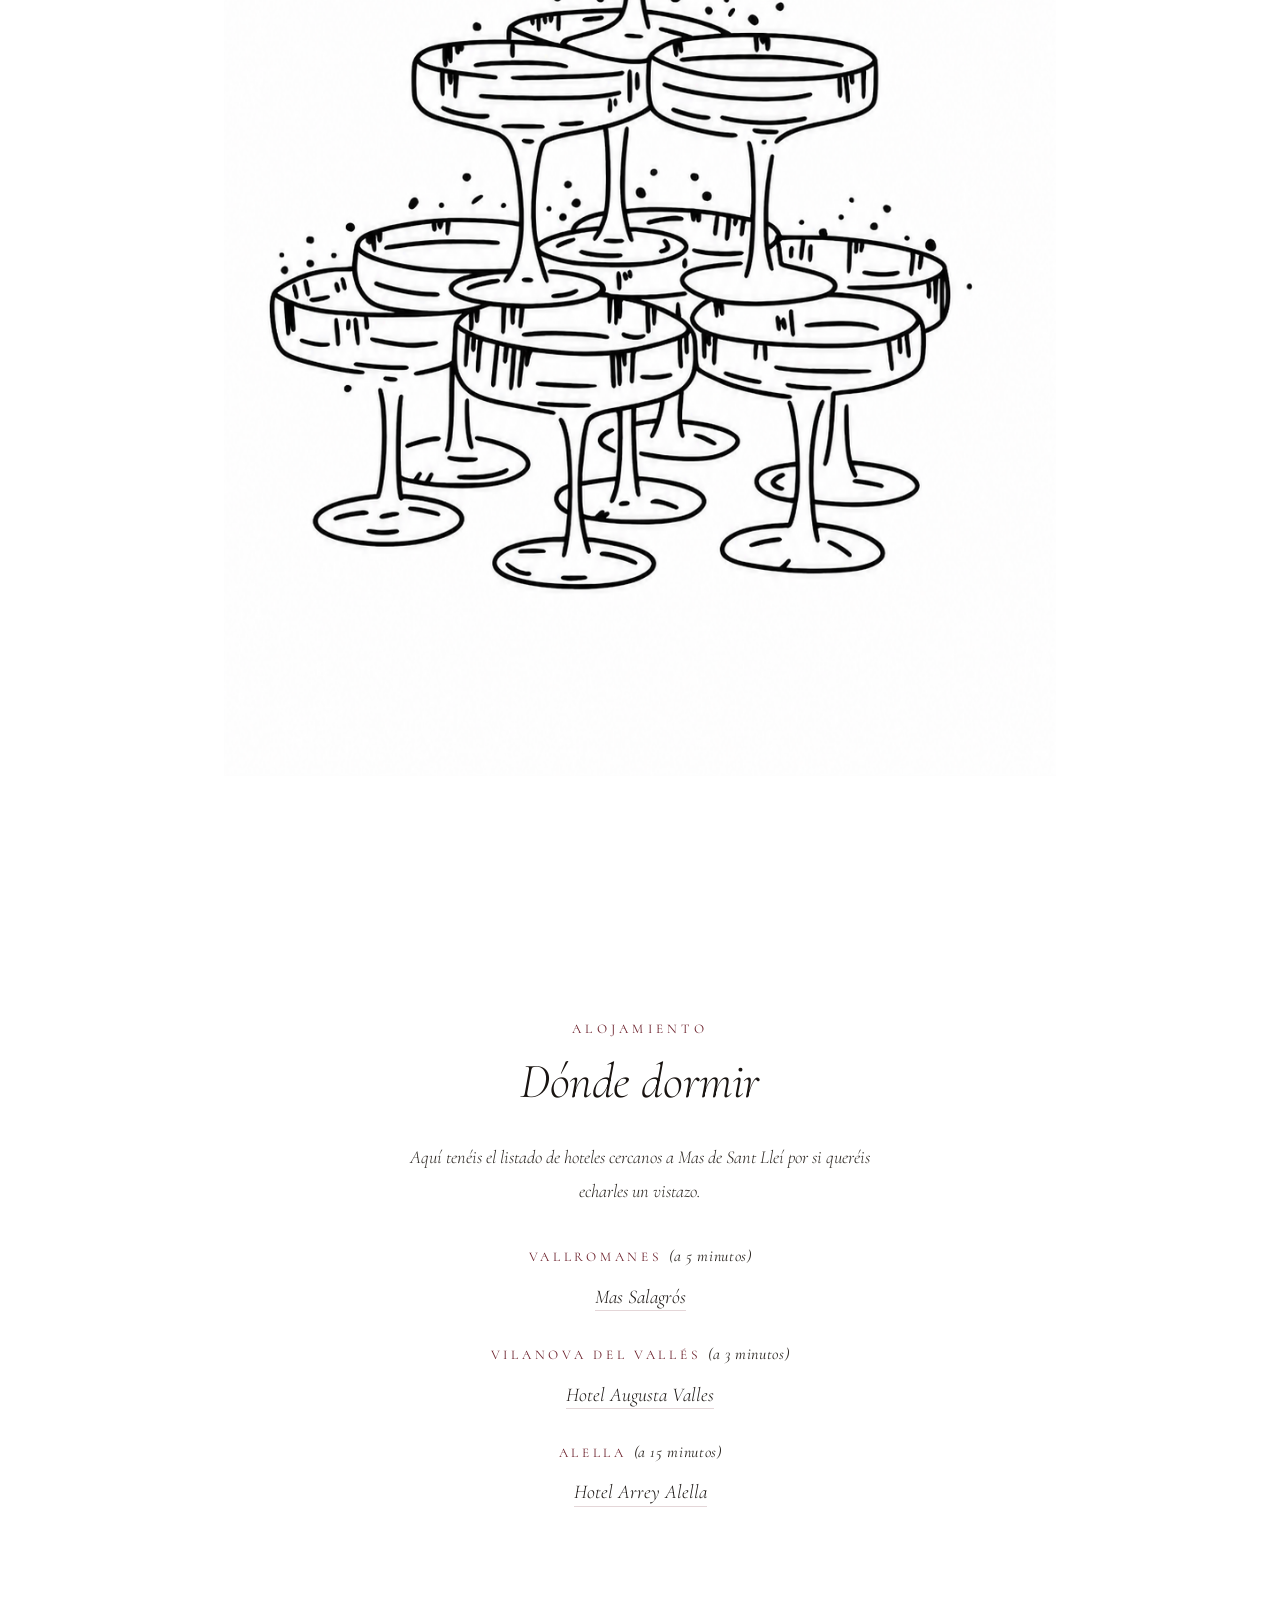
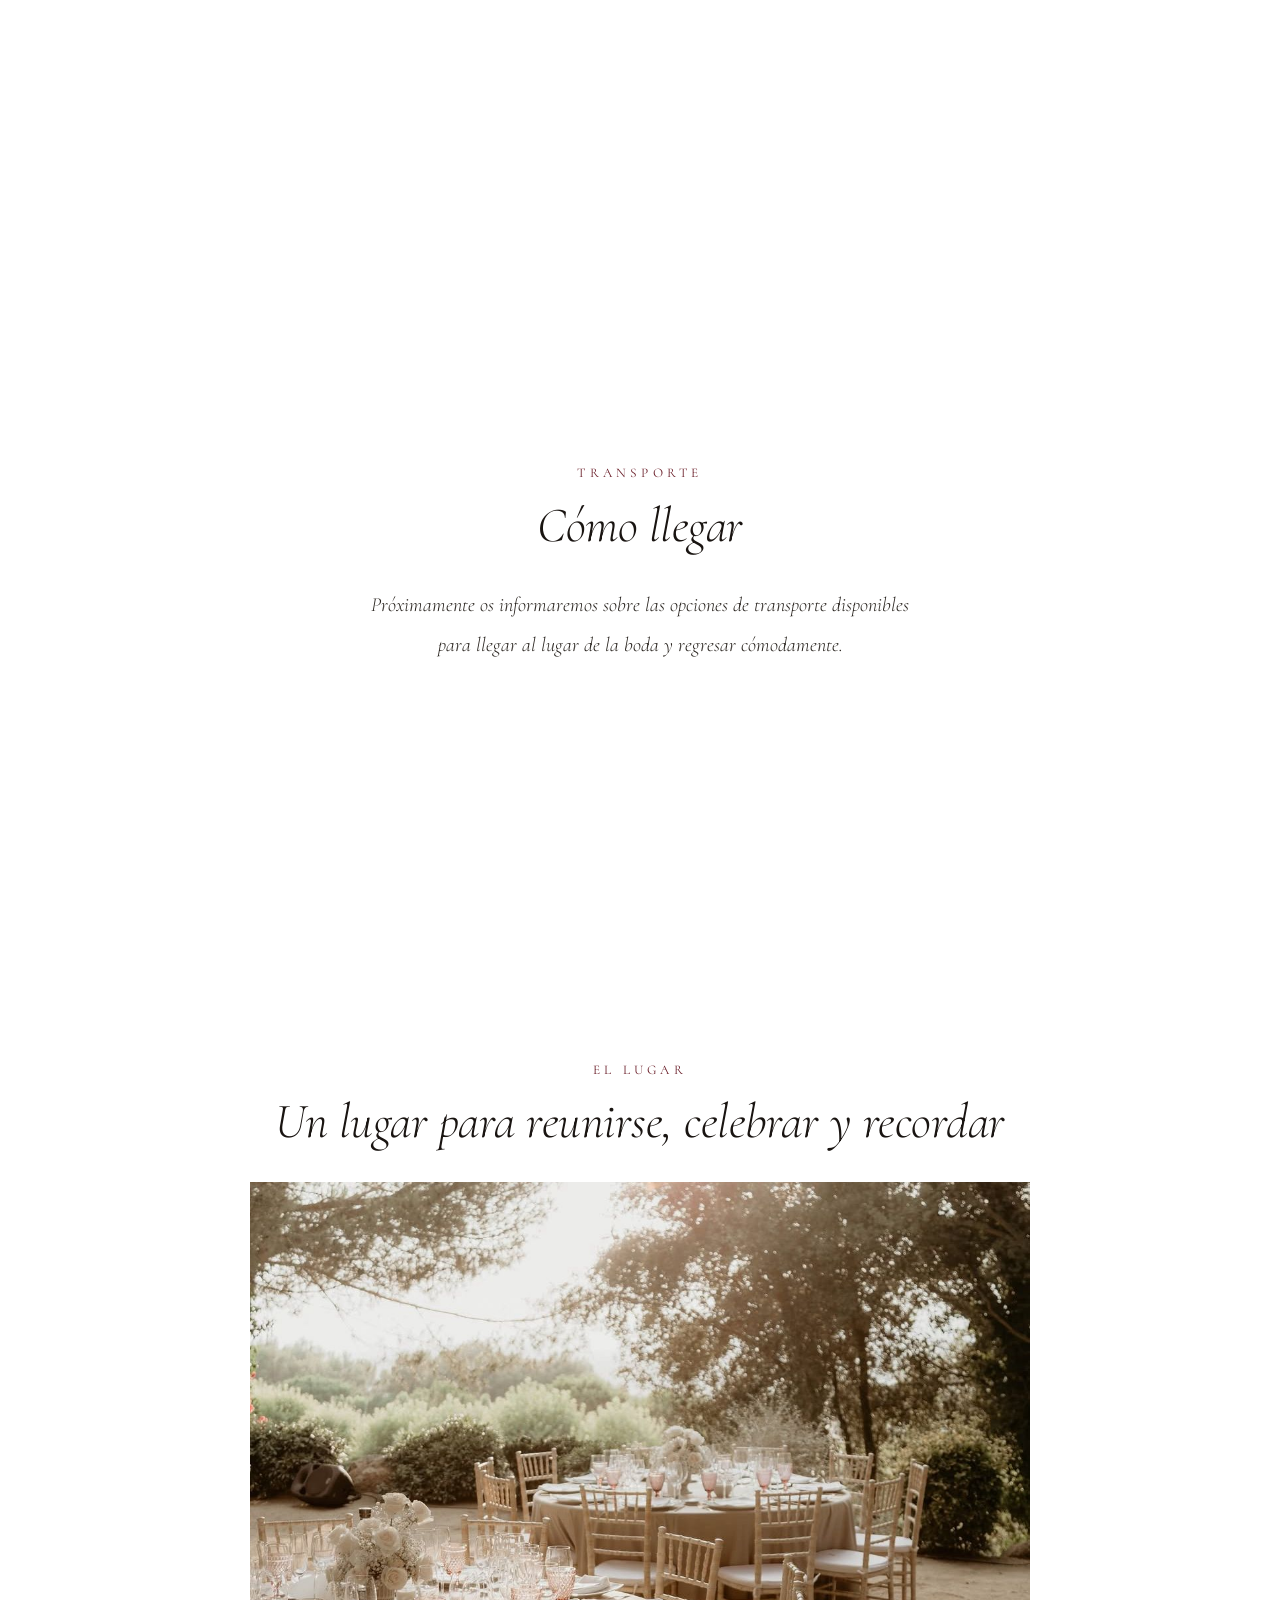
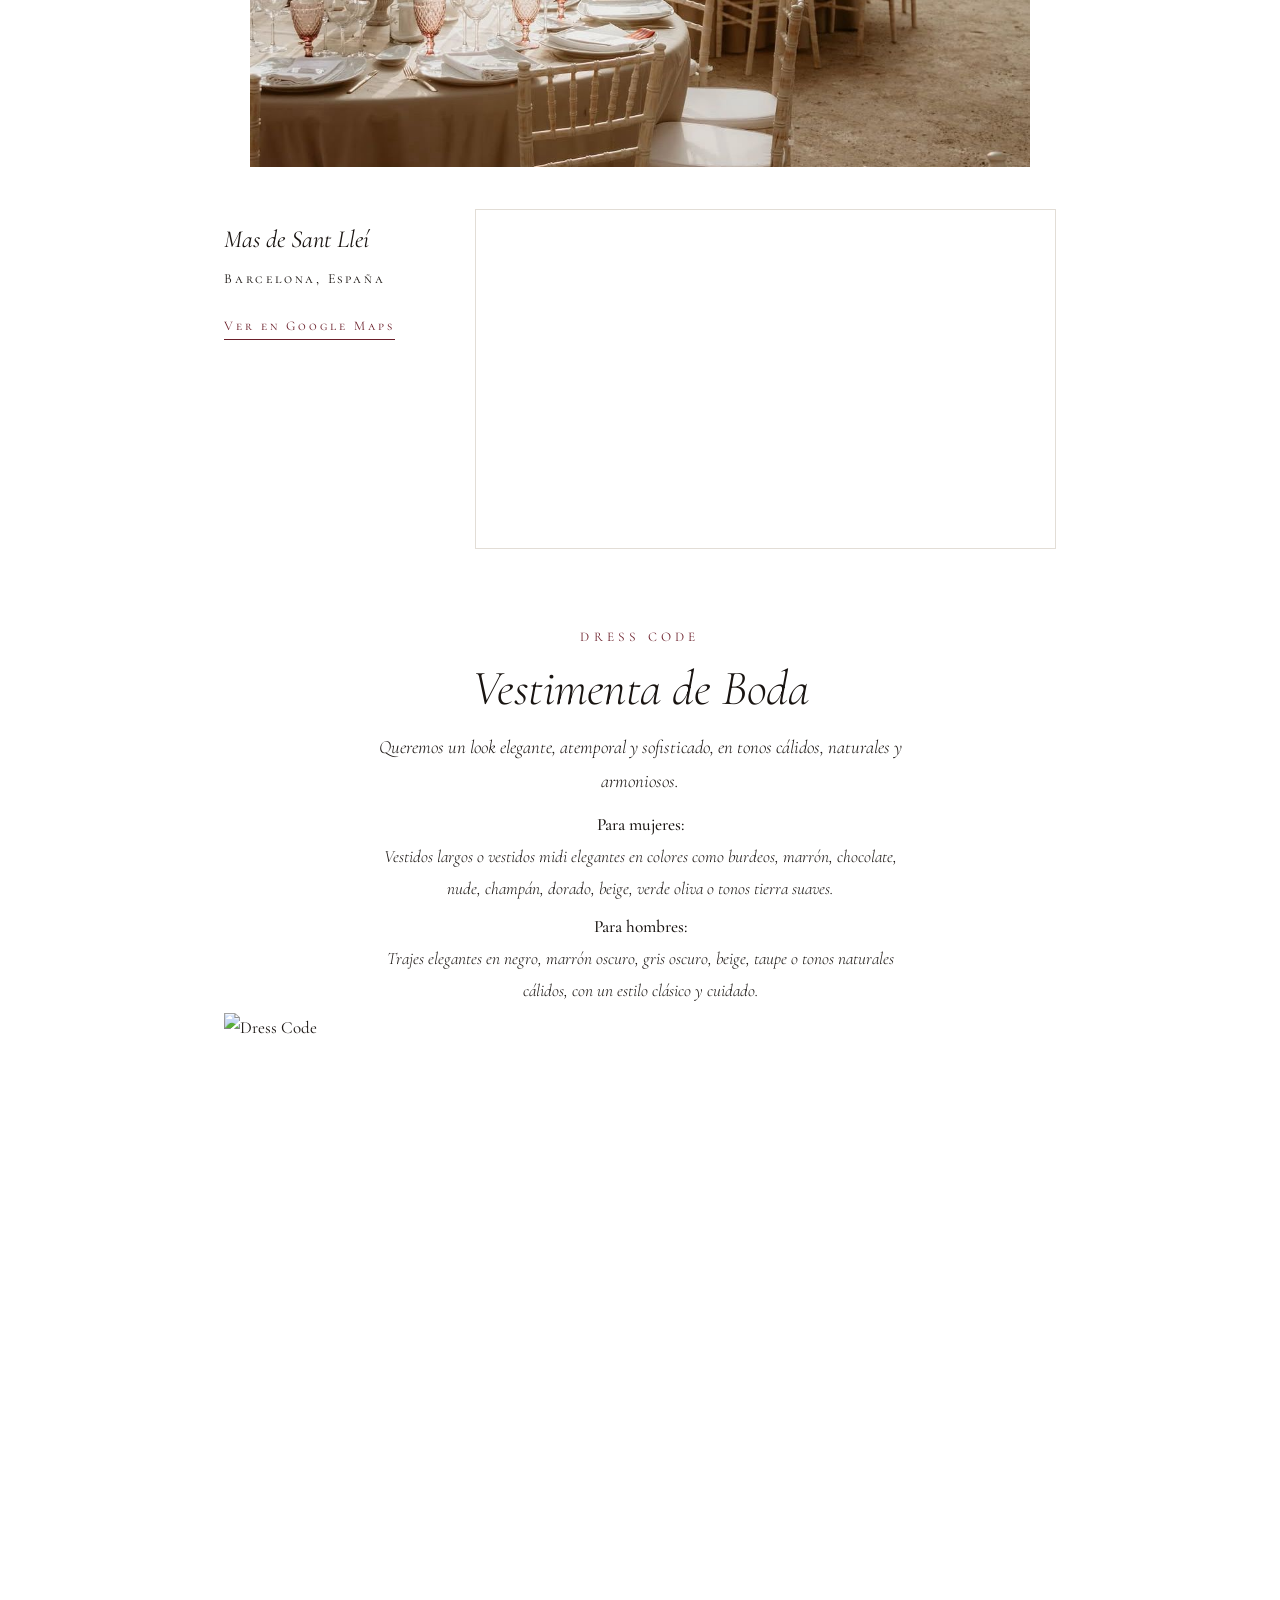
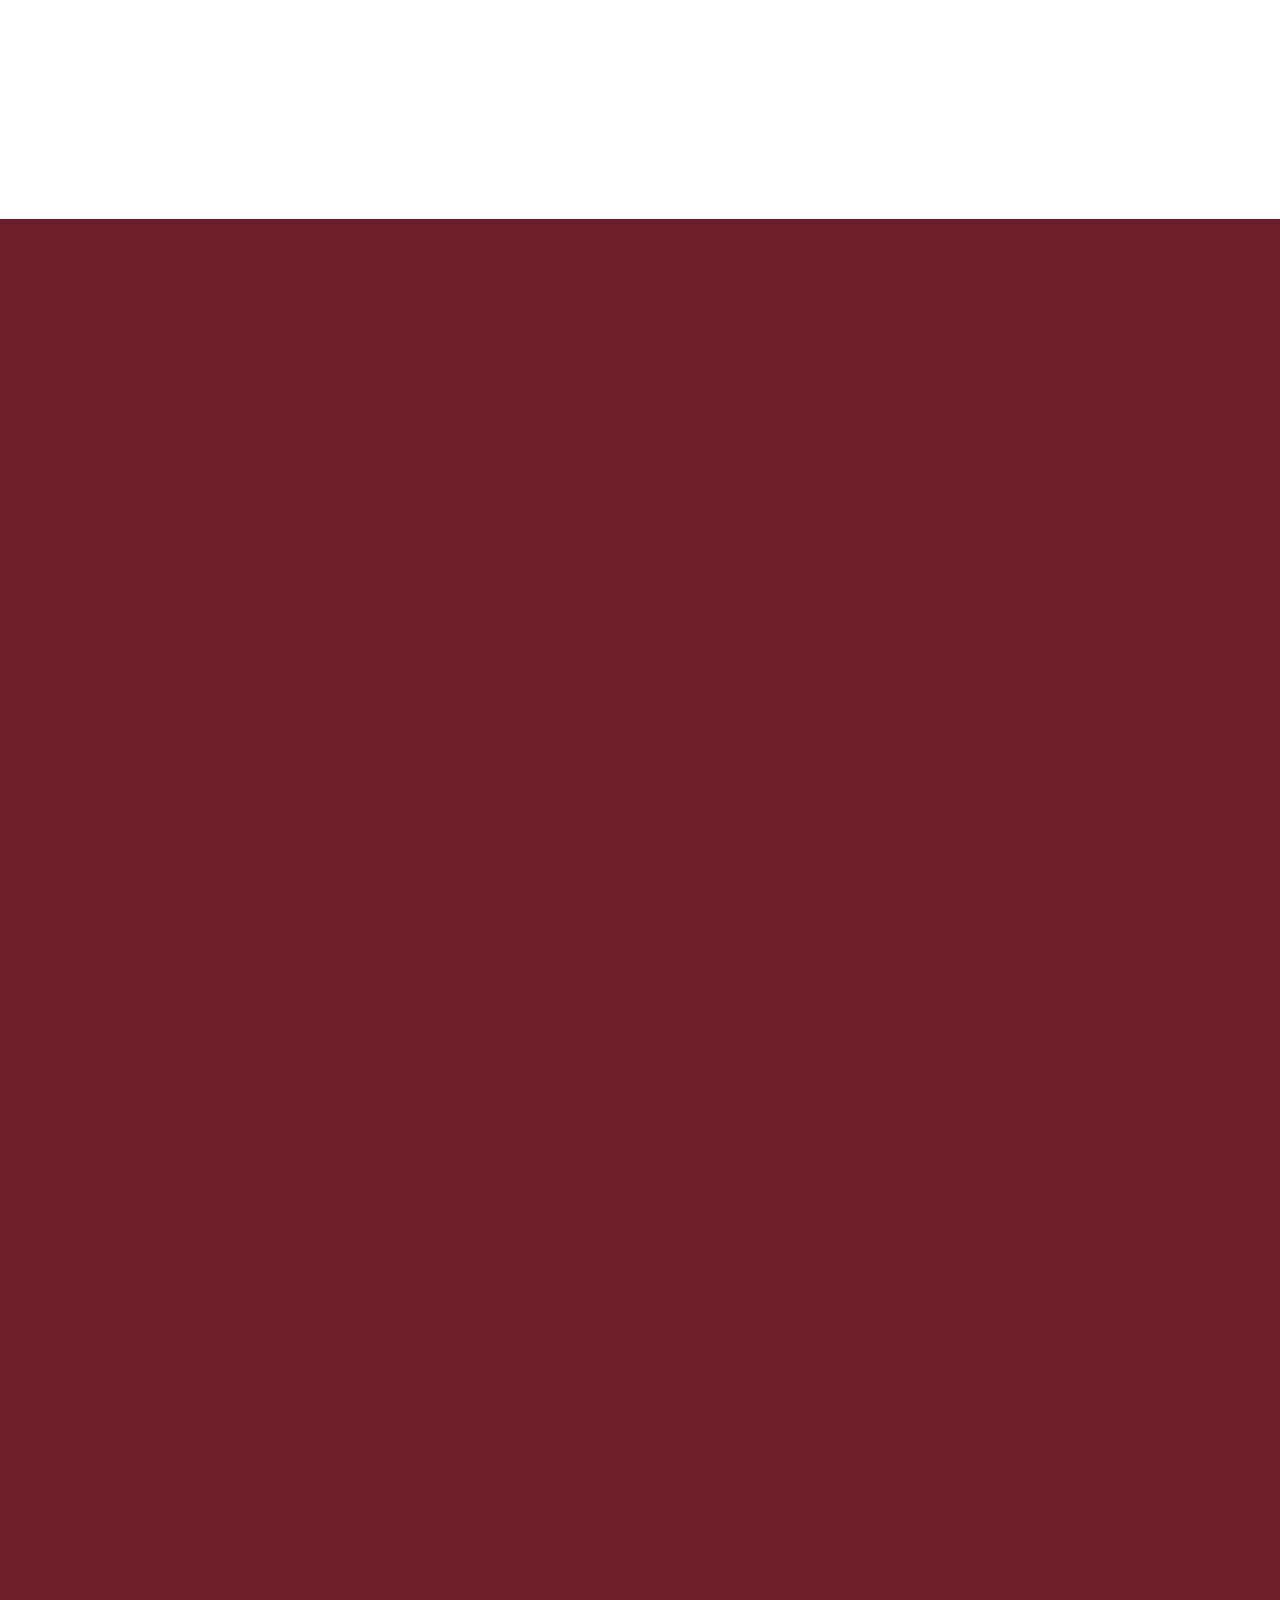
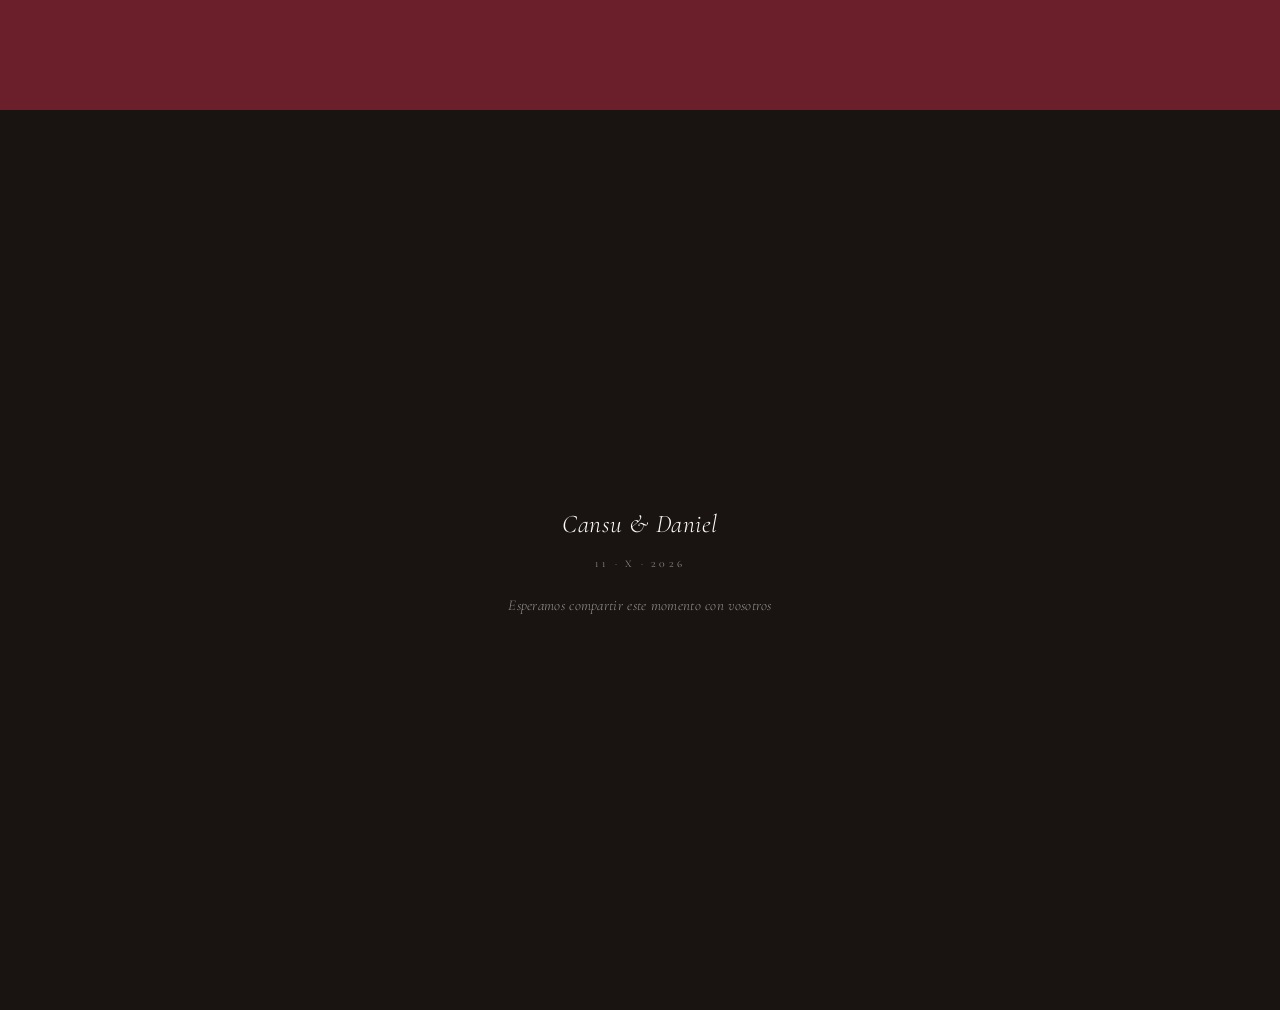
==== commit cfa9f79b: "Add files via upload" ====
--- a/index.html
+++ b/index.html
@@ -259,7 +259,7 @@
         <p class="section-prose">Por favor, completad este formulario final para ayudarnos con toda la organización de la boda.</p>
         <div class="google-form-frame">
           <iframe
-            src="https://forms.gle/PExef8TRF6qhFunF8"
+            src="https://forms.gle/vcihu4jv5gMNTmrJ7"
             width="100%"
             height="1200"
             frameborder="0"
--- a/style.css
+++ b/style.css
@@ -746,6 +746,60 @@
 
 #dresscode .container--narrow {
   max-width: var(--container);
+}
+
+.event-dresscode-text {
+  max-width: 720px;
+  margin: 0 auto;
+  text-align: center;
+  font-family: var(--font-serif);
+  font-size: clamp(1.25rem, 4.5vw, 1.75rem);
+  line-height: 1.75;
+  font-weight: 400;
+  font-style: italic;
+  color: #000;
+}
+
+.event-dresscode-text p {
+  margin-bottom: 1.2em;
+}
+
+.event-dresscode-text strong,
+.event-dresscode-text b {
+  font-family: var(--font-serif);
+  font-weight: 500;
+  font-style: normal;
+  color: #000;
+}
+
+.event-dresscode-copy {
+  max-width: 760px;
+  margin: 0 auto;
+  text-align: center;
+  font-family: var(--font-serif);
+  font-size: clamp(1.35rem, 4.8vw, 1.9rem);
+  line-height: 1.75;
+  font-weight: 300;
+  font-style: italic;
+  color: #000;
+  letter-spacing: 0.01em;
+}
+
+.event-dresscode-copy p {
+  margin-bottom: 1.3rem;
+}
+
+.event-dresscode-copy strong,
+.event-dresscode-copy b {
+  display: block;
+  margin-top: 1.4rem;
+  margin-bottom: 0.45rem;
+  font-family: var(--font-serif);
+  font-size: clamp(1.35rem, 4.8vw, 1.9rem);
+  line-height: 1.45;
+  font-weight: 500;
+  font-style: normal;
+  color: #000;
 }
 
 .dresscode-wrapper {
@@ -1767,11 +1821,26 @@
   padding-bottom: max(4rem, calc(2rem + env(safe-area-inset-bottom)));
 }
 
+/* ── Extra event sections: forced snap on every slide ─────── */
+.extra-event-section {
+  min-height: 100svh;
+  scroll-snap-align: start;
+  scroll-snap-stop: always;
+  display: flex;
+  align-items: center;
+  justify-content: center;
+}
+
 /* ── Event sections: Welcome Party & Pre-Wedding ─────────── */
 #welcome-party,
+#welcome-party-dresscode,
+#welcome-party-photos,
 #pre-wedding,
-#final-form {
+#pre-wedding-dresscode,
+#pre-wedding-photos,
+#google-form-section {
   scroll-snap-align: start;
+  scroll-snap-stop: always;
   min-height: 100svh;
   display: flex;
   flex-direction: column;
@@ -1832,6 +1901,23 @@
   background: var(--accent);
 }
 
+/* Scroll-reveal: dresscode text in event sections */
+.section.fade-in .event-dresscode-text,
+.section.fade-in .event-dresscode-copy {
+  opacity: 0;
+  transform: translateY(16px);
+  transition:
+    opacity  1.0s cubic-bezier(0.22, 1, 0.36, 1),
+    transform 1.0s cubic-bezier(0.22, 1, 0.36, 1);
+}
+
+.section.fade-in.visible .event-dresscode-text,
+.section.fade-in.visible .event-dresscode-copy {
+  opacity: 1;
+  transform: none;
+  transition-delay: 0.38s;
+}
+
 /* Scroll-reveal: event-section children */
 .section.fade-in .event-section {
   opacity: 0;
@@ -1886,6 +1972,8 @@
 /* Reduced motion: always visible */
 @media (prefers-reduced-motion: reduce) {
   .section.fade-in .event-section,
+  .section.fade-in .event-dresscode-text,
+  .section.fade-in .event-dresscode-copy,
   .section.fade-in .google-form-frame {
     opacity: 1;
     transform: none;
@@ -2036,6 +2124,8 @@
 
 /* ── Event photo carousels ───────────────────────────────── */
 .event-carousel-section {
+  scroll-snap-align: start;
+  scroll-snap-stop: always;
   width: 100%;
   min-height: 100svh;
   display: flex;
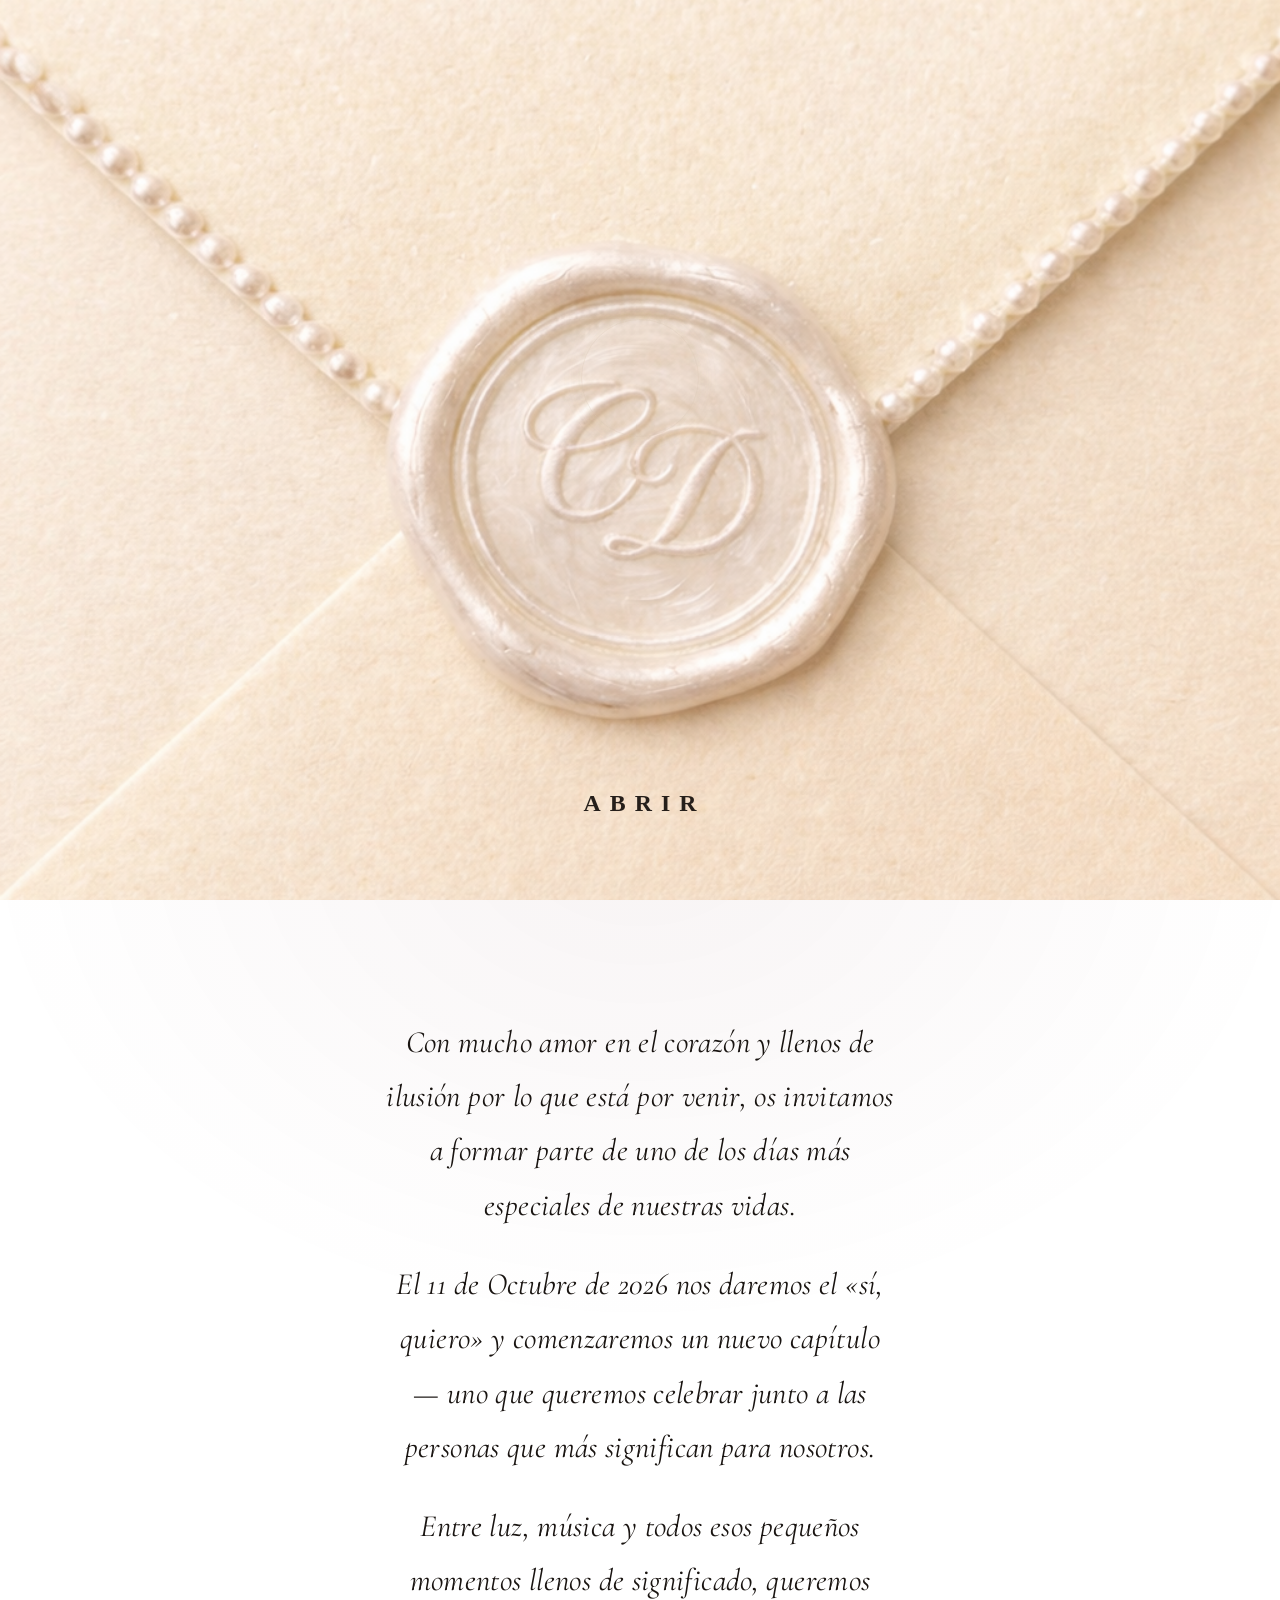
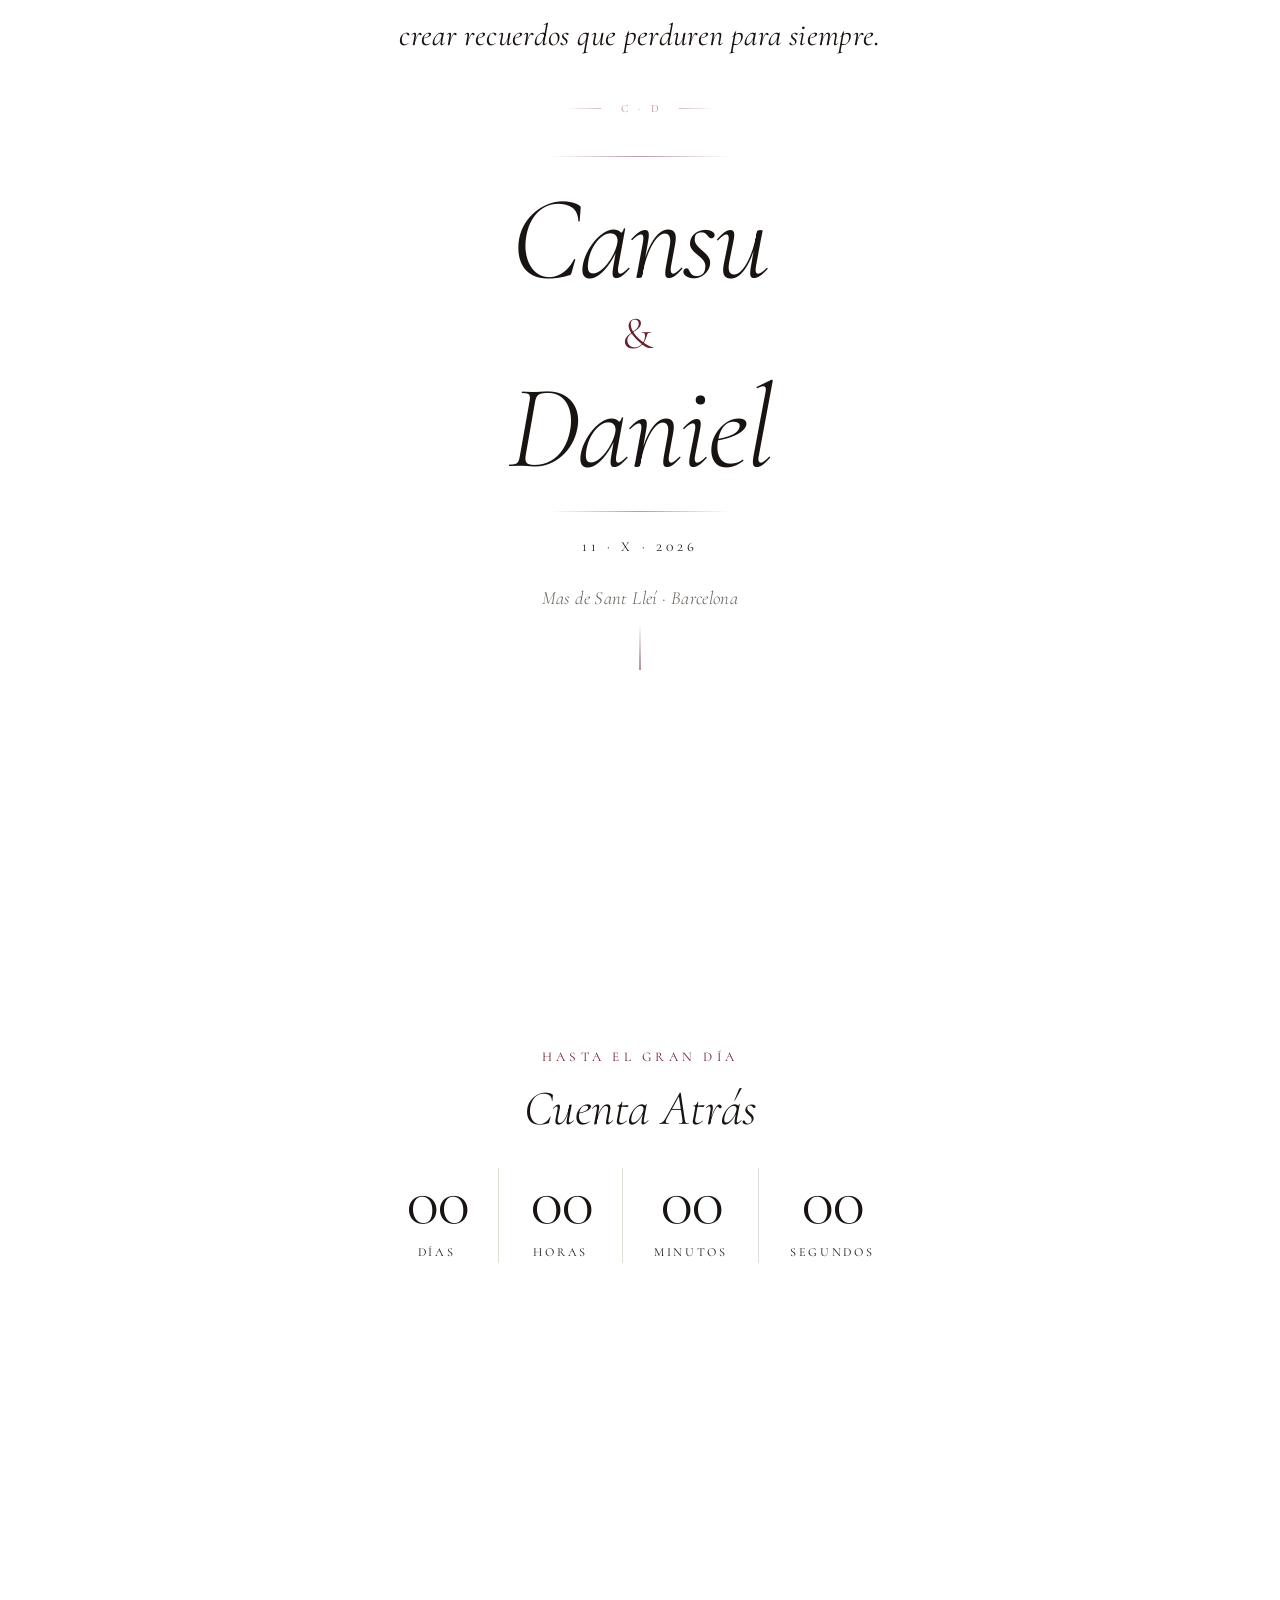
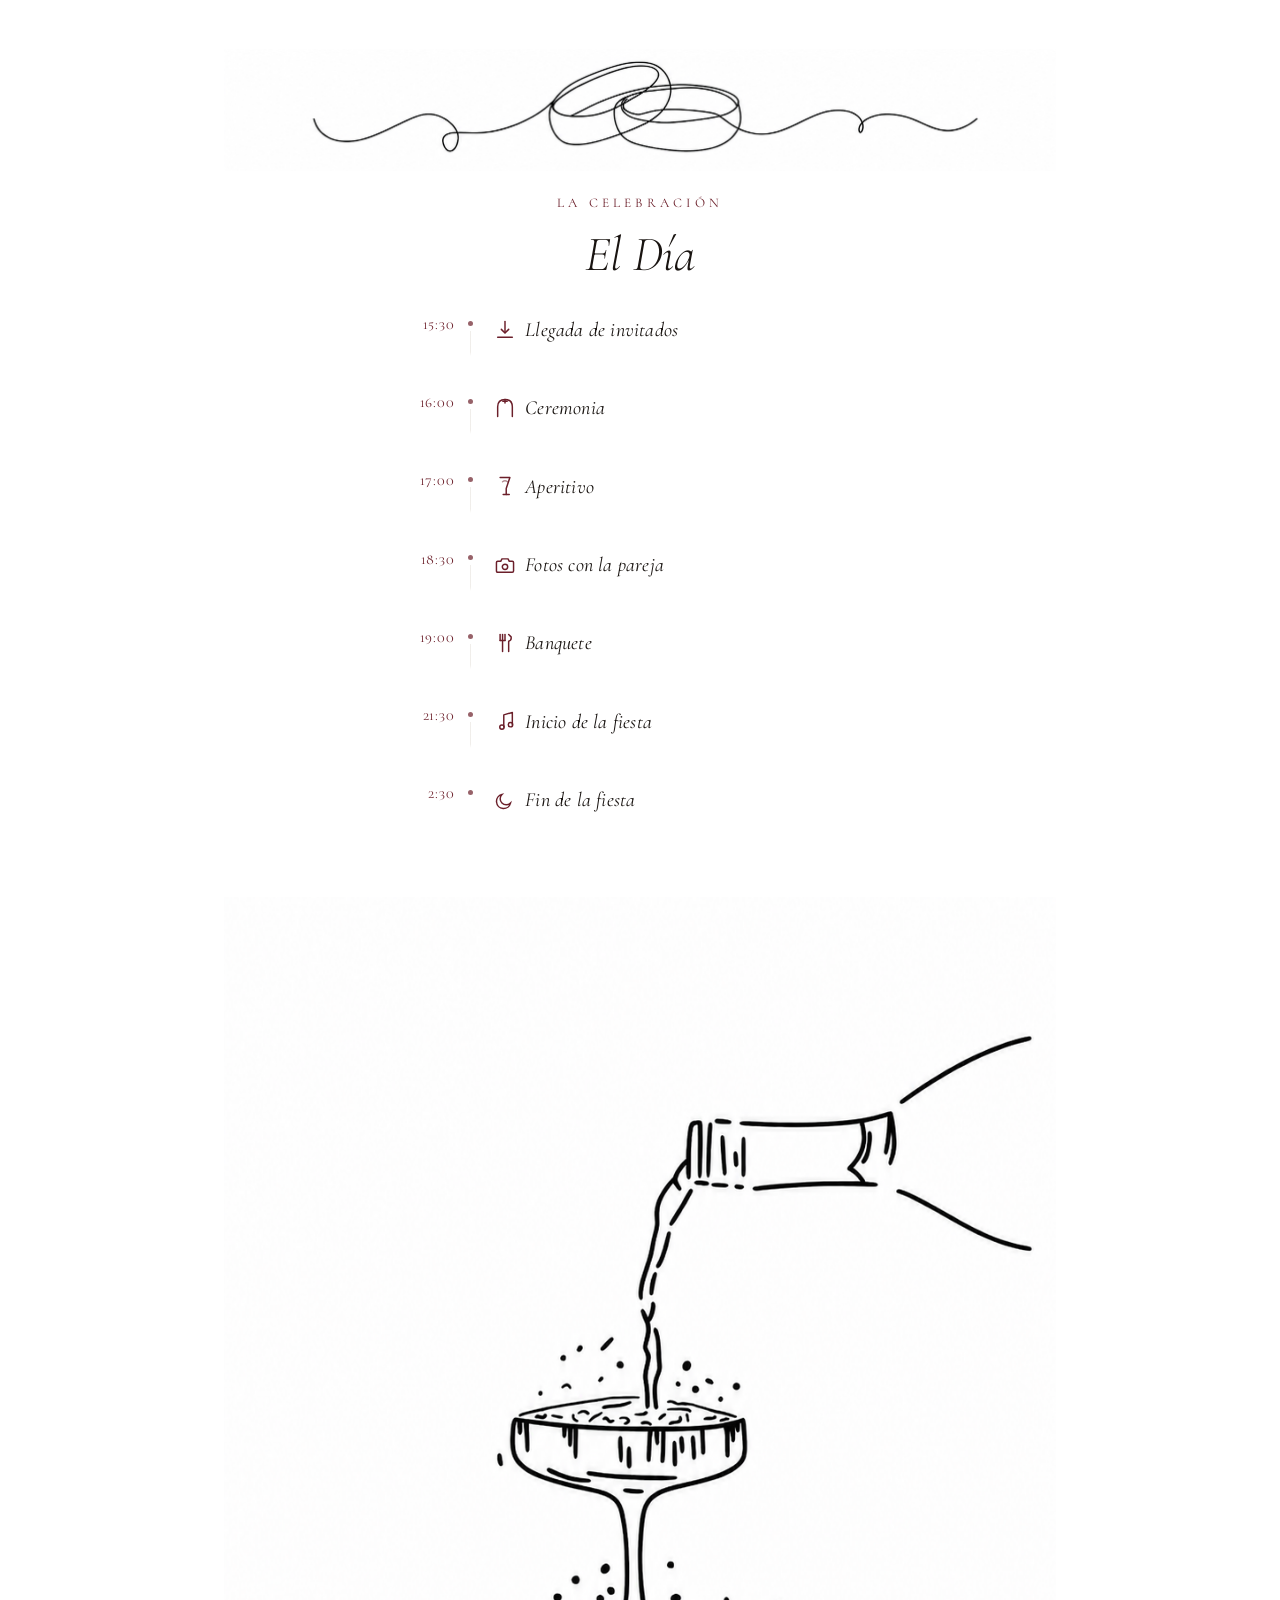
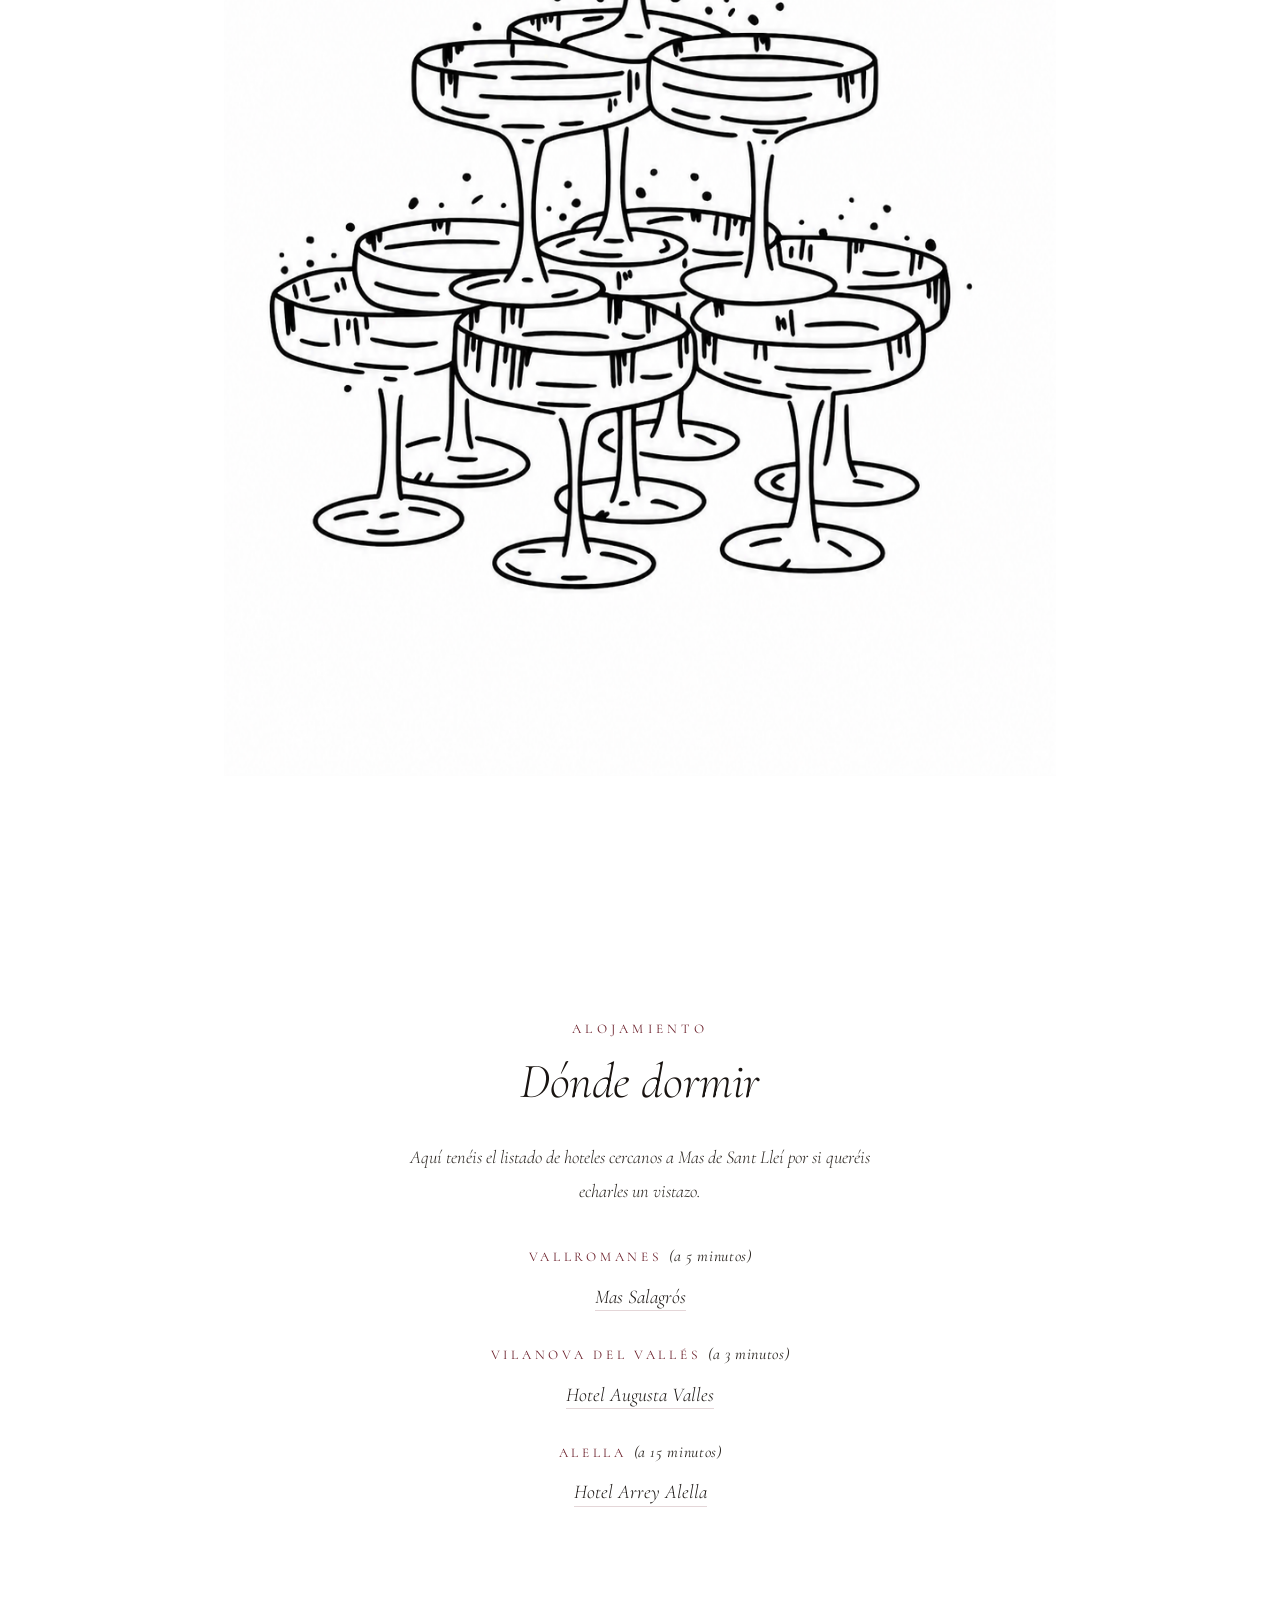
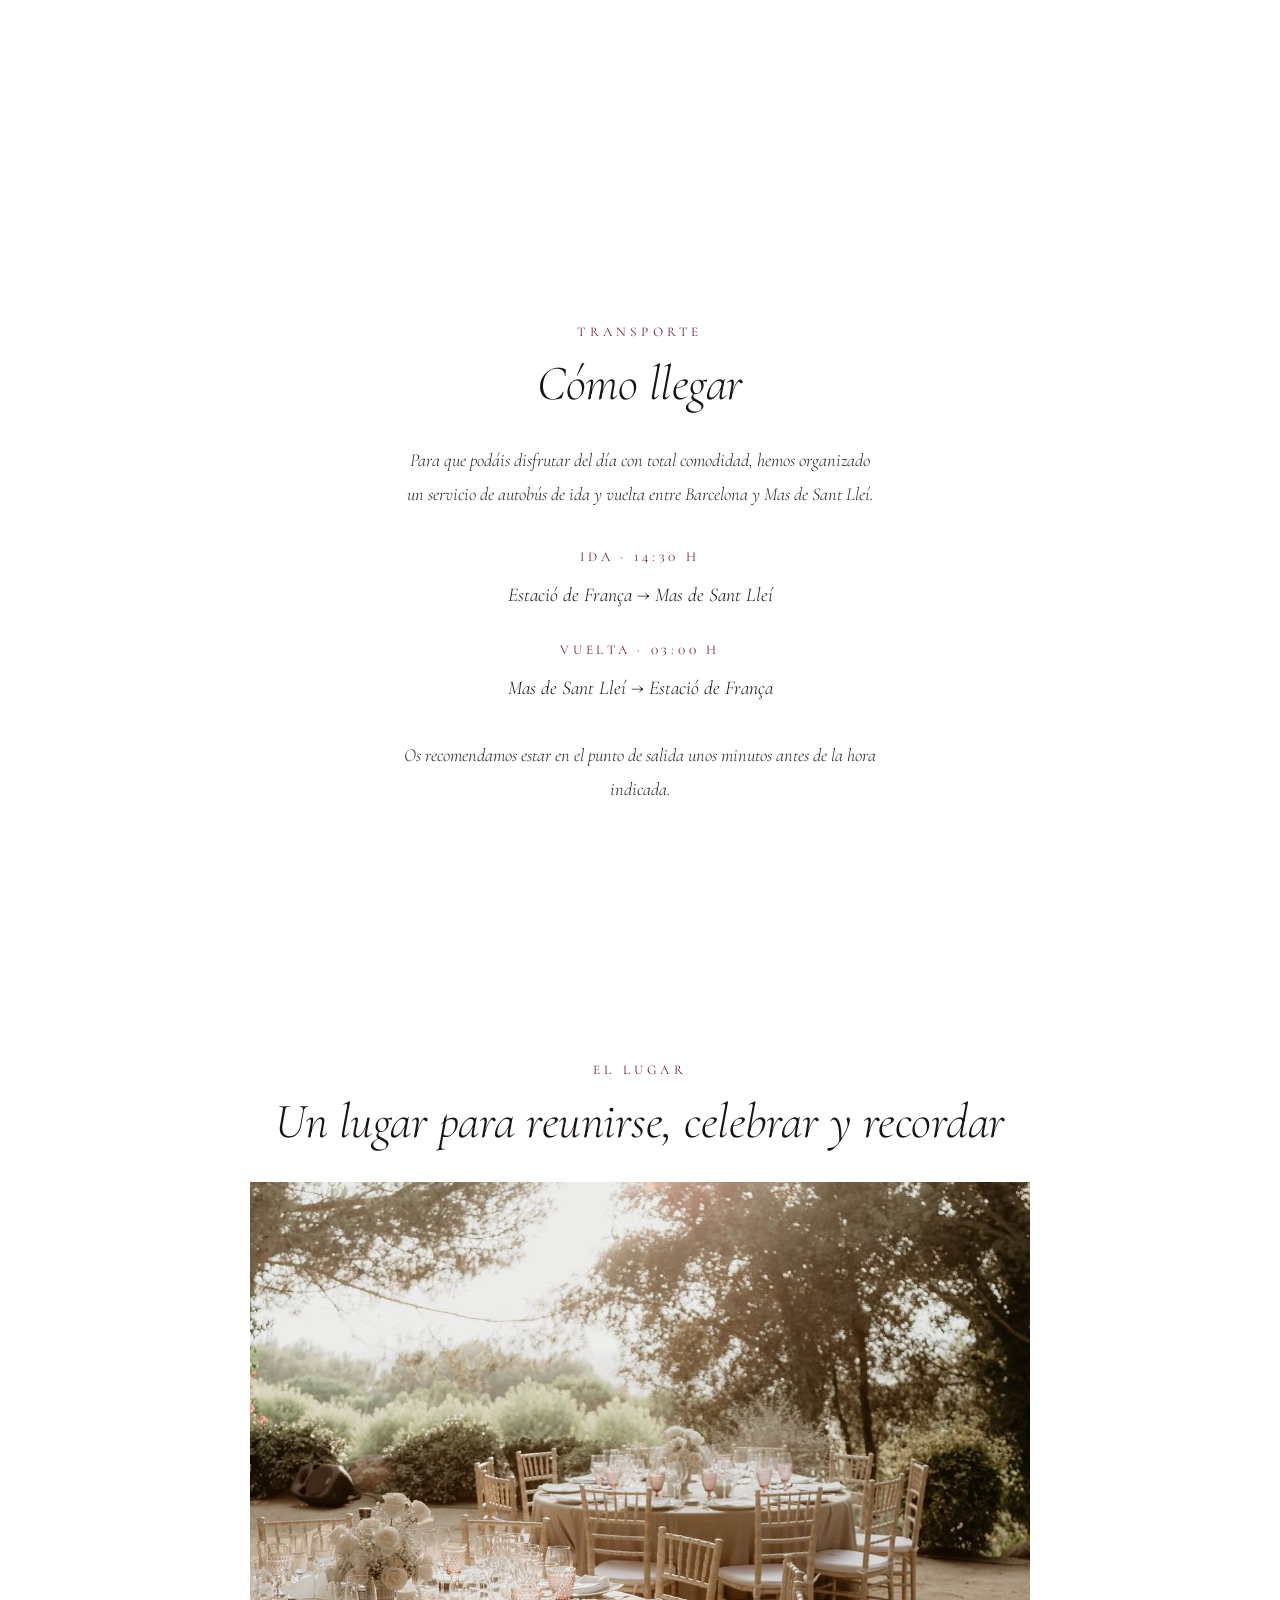
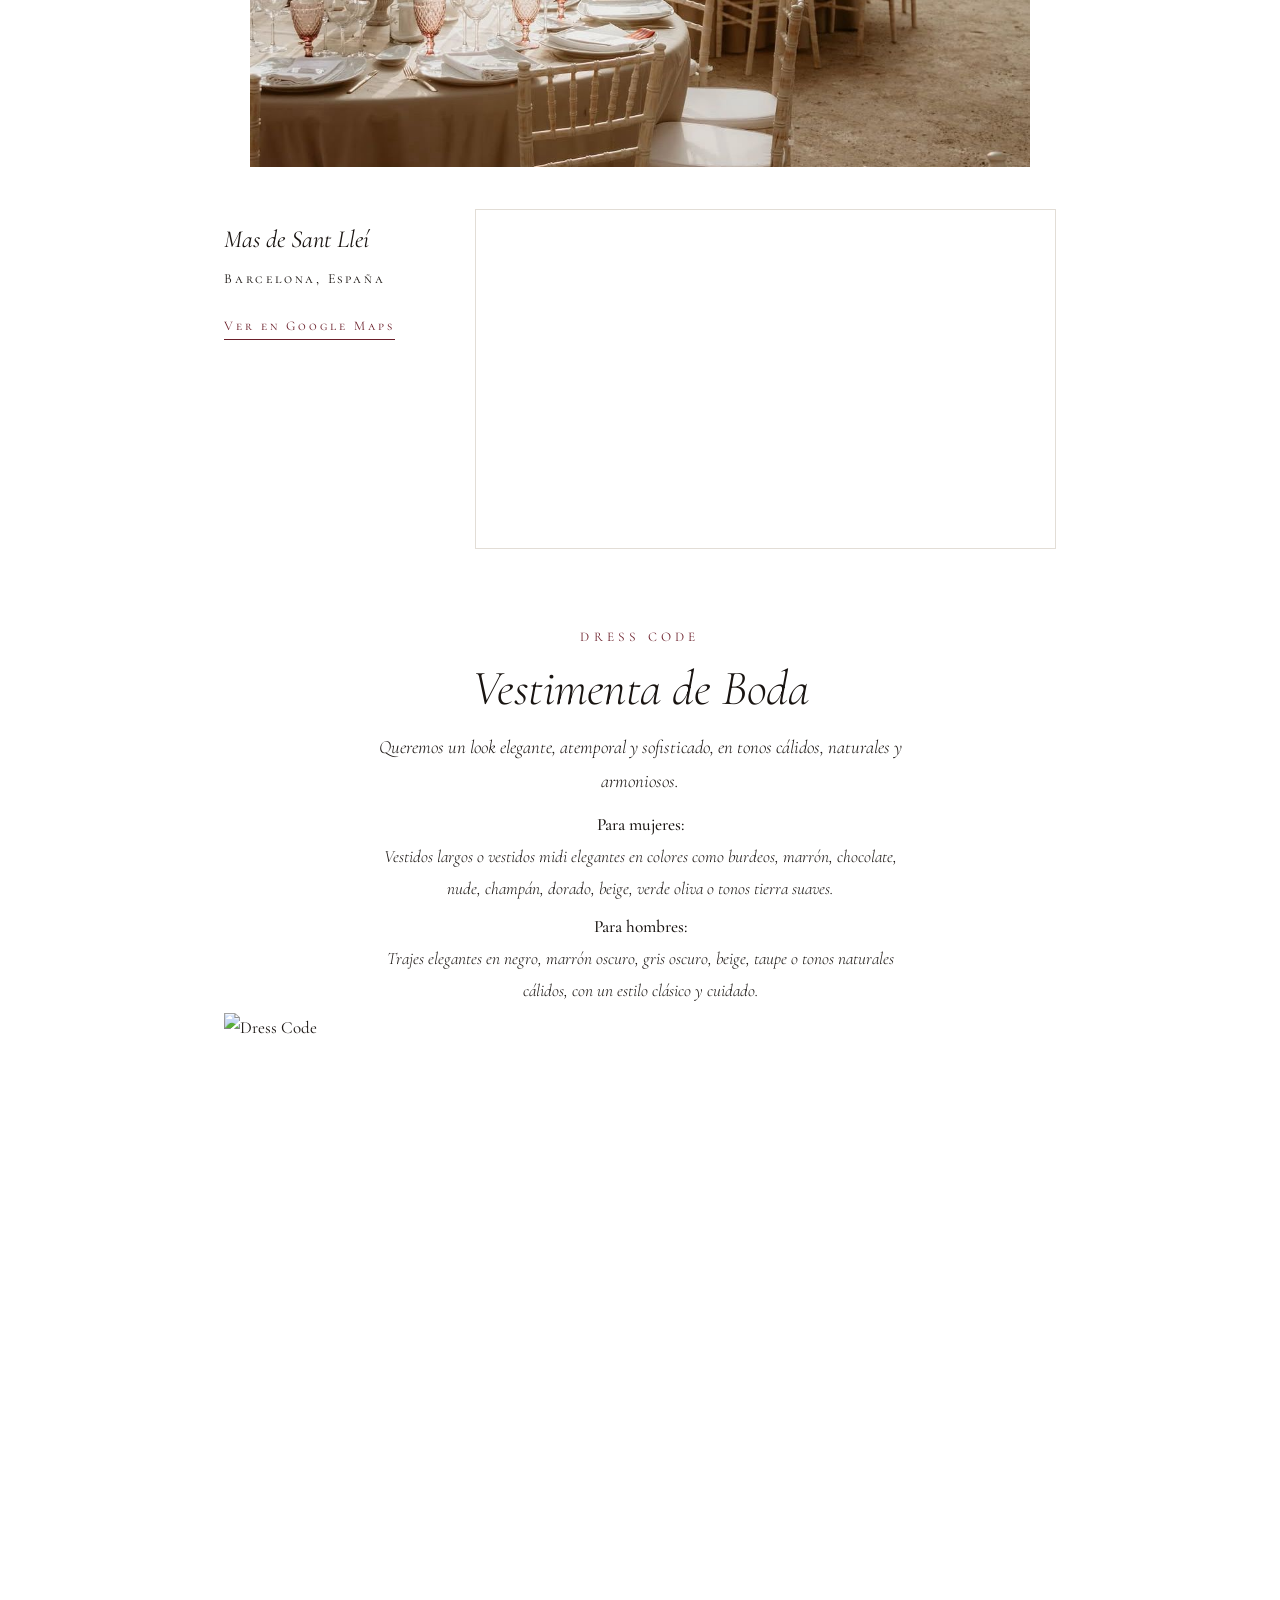
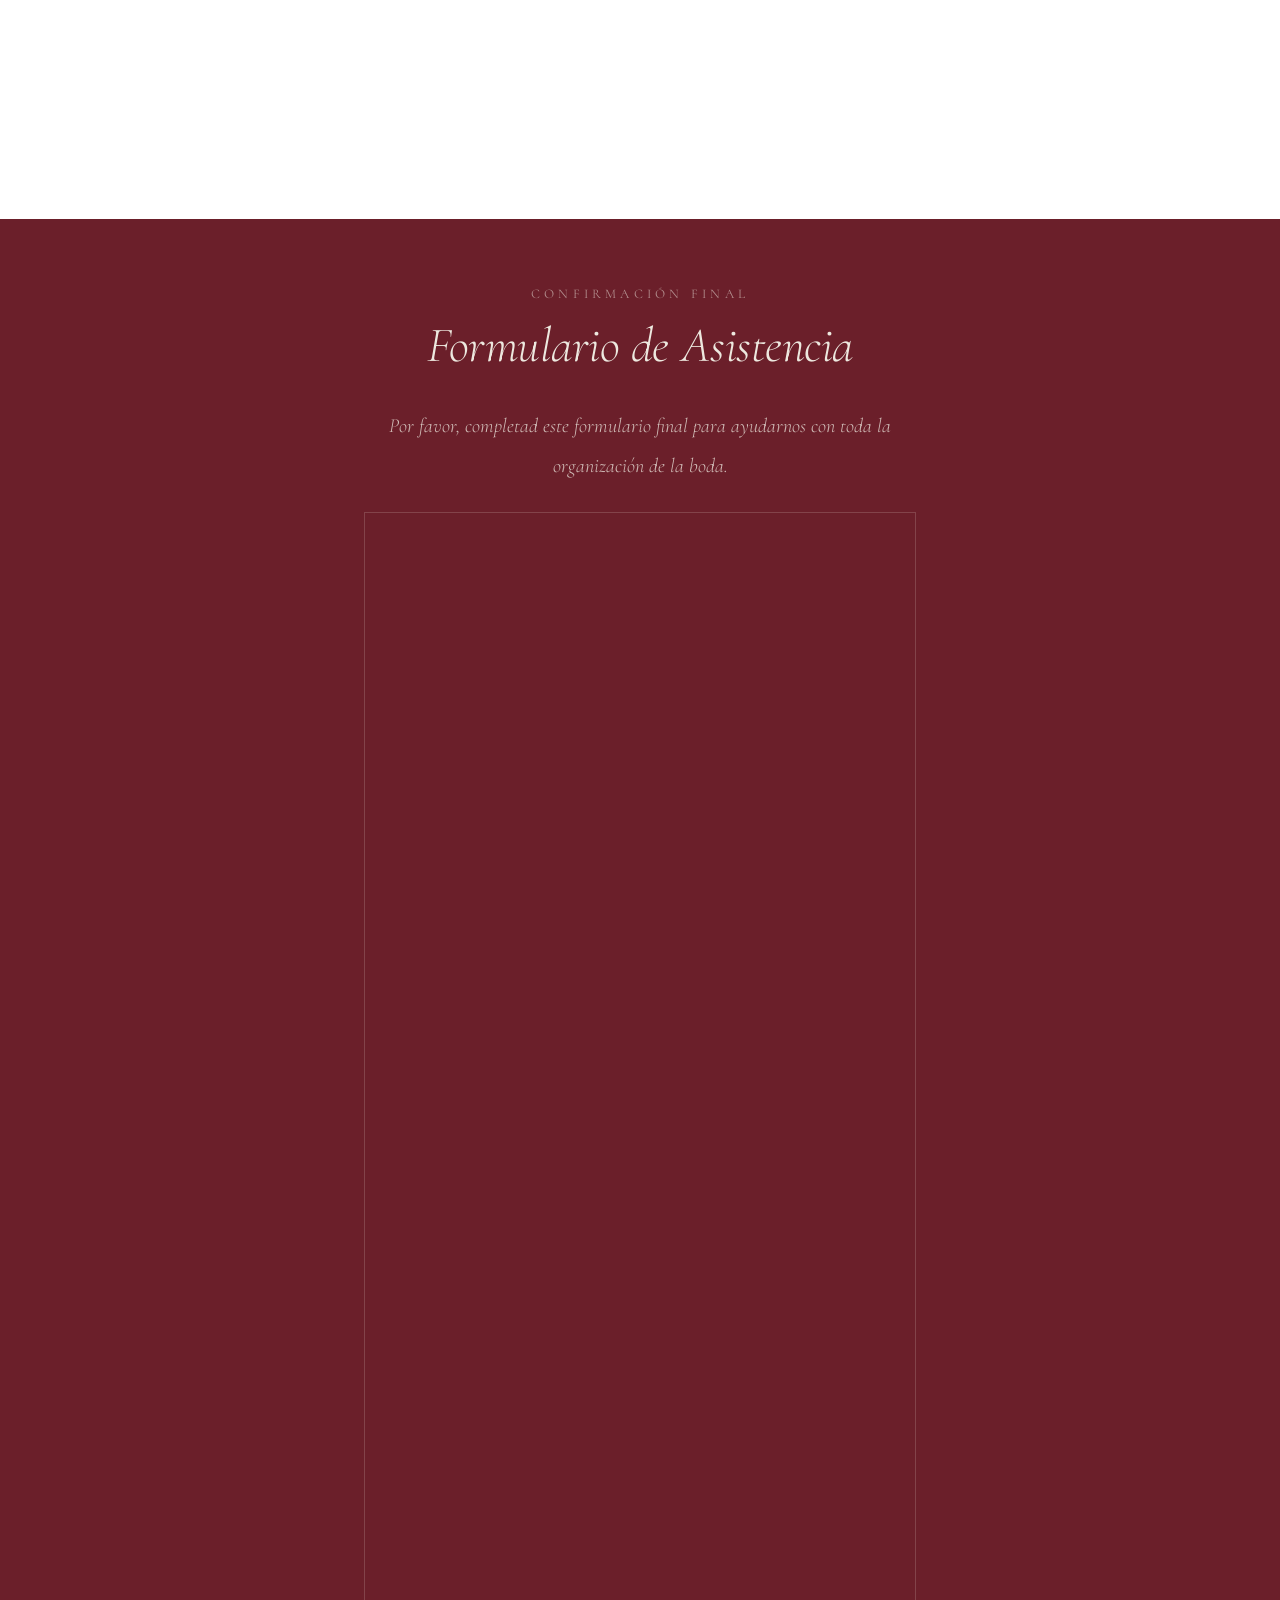
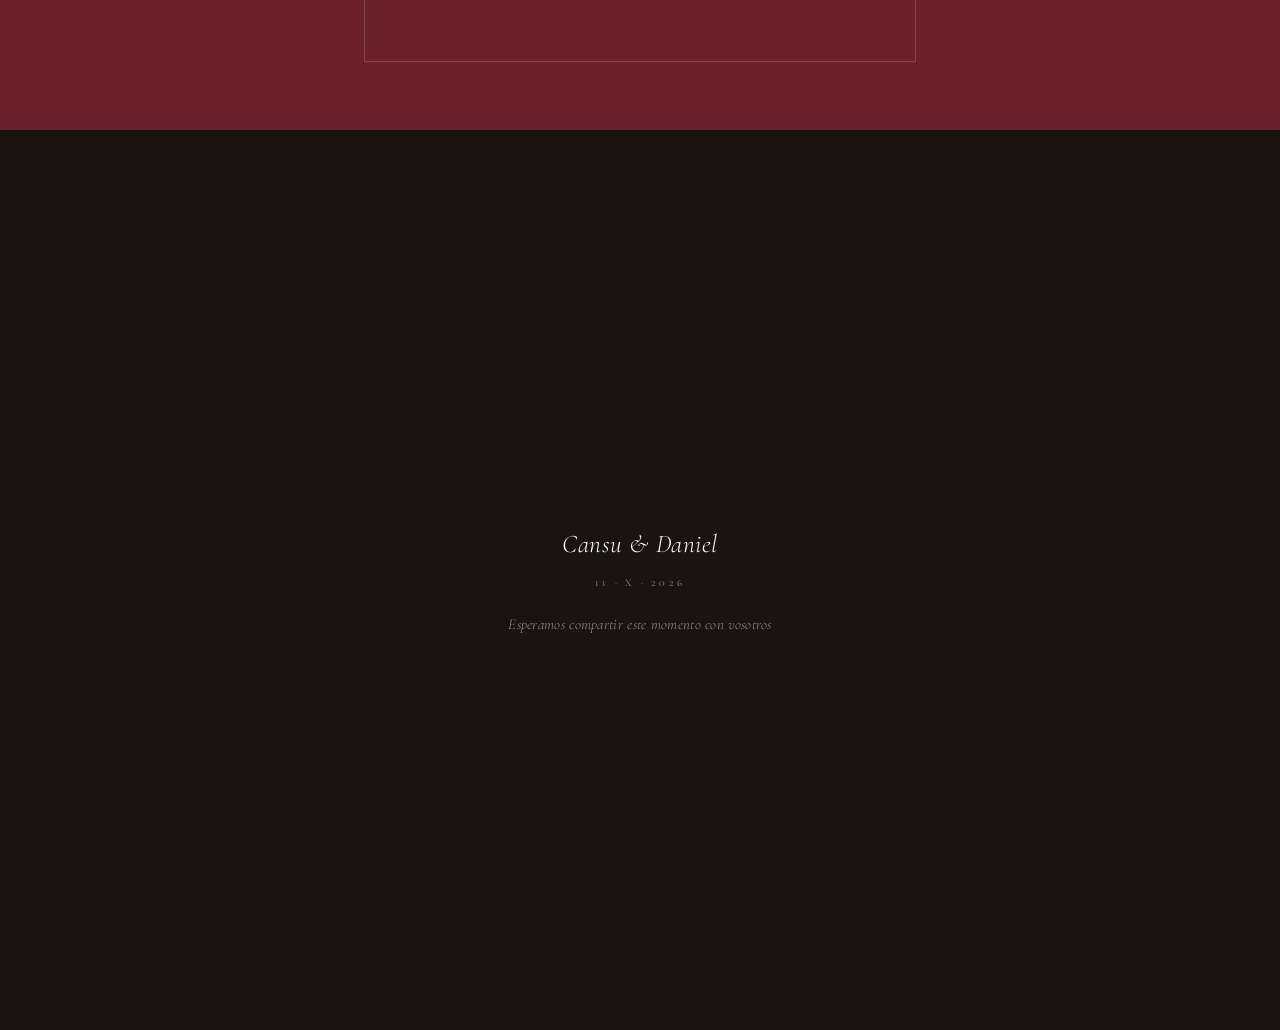
==== commit 370fd900: "Add files via upload" ====
--- a/index.html
+++ b/index.html
@@ -177,7 +177,18 @@
           <span class="section-label" data-i18n="transport.label"></span>
           <h2 class="section-title" data-i18n="transport.title"></h2>
         </header>
-        <p class="section-prose" data-i18n="transport.body"></p>
+        <div class="hotel-list">
+          <p class="hotel-list-intro" data-i18n="transport.body"></p>
+          <div class="hotel-group">
+            <p class="hotel-area" data-i18n="transport.outLabel"></p>
+            <p class="transport-route">Estació de França &rarr; Mas de Sant Lleí</p>
+          </div>
+          <div class="hotel-group">
+            <p class="hotel-area" data-i18n="transport.backLabel"></p>
+            <p class="transport-route">Mas de Sant Lleí &rarr; Estació de França</p>
+          </div>
+          <p class="hotel-list-intro transport-note" data-i18n="transport.note"></p>
+        </div>
       </div>
     </section>
 
--- a/style.css
+++ b/style.css
@@ -1796,7 +1796,8 @@
 #transport,
 #location,
 #rsvp,
-#dresscode {
+#dresscode,
+#final-form {
   scroll-snap-align: start;
 }
 
@@ -1935,6 +1936,11 @@
 
 /* ── Google Form embed section ───────────────────────────── */
 .google-form-section {
+  min-height: 100svh;
+  display: flex;
+  flex-direction: column;
+  justify-content: center;
+  padding-top: clamp(3rem, 5vw, 5rem);
   padding-bottom: max(4rem, calc(2rem + env(safe-area-inset-bottom)));
 }
 
@@ -2161,6 +2167,163 @@
   }
 }
 
+/* ── Wine Tasting Letter Section ────────────────────────── */
+.wine-tasting-letter {
+  max-width: 600px;
+  margin-inline: auto;
+  text-align: center;
+  padding-inline: 1rem;
+}
+
+.wine-tasting-letter p {
+  font-family: var(--font-serif);
+  font-size: clamp(1.1rem, 3.2vw, 1.25rem);
+  font-style: italic;
+  font-weight: 300;
+  color: #2A2520;
+  line-height: 2.15;
+  margin-bottom: 1.5rem;
+}
+
+.wine-tasting-letter p:first-child {
+  font-size: clamp(1.15rem, 3.4vw, 1.3rem);
+  margin-bottom: 1.75rem;
+}
+
+.wine-tasting-program-title {
+  font-family: var(--font-sc) !important;
+  font-size: 0.84rem !important;
+  font-style: normal !important;
+  font-weight: 400 !important;
+  letter-spacing: 0.28em;
+  color: var(--accent) !important;
+  text-transform: uppercase;
+  margin-top: 0.25rem;
+  margin-bottom: 1.1rem !important;
+}
+
+.wine-tasting-program {
+  list-style: none;
+  margin-bottom: 2rem;
+  display: flex;
+  flex-direction: column;
+  gap: 0.75rem;
+  padding: 0;
+}
+
+.wine-tasting-program li {
+  font-family: var(--font-serif);
+  font-size: clamp(1.05rem, 3vw, 1.2rem);
+  font-style: italic;
+  font-weight: 300;
+  color: #2A2520;
+  line-height: 2;
+}
+
+.wine-tasting-program li::before {
+  content: '·';
+  color: var(--accent);
+  margin-right: 0.55em;
+  font-style: normal;
+}
+
+.wine-tasting-iban {
+  font-family: var(--font-serif) !important;
+  font-size: clamp(1.1rem, 3vw, 1.25rem) !important;
+  font-style: normal !important;
+  font-weight: 500 !important;
+  letter-spacing: 0.16em;
+  text-transform: uppercase;
+  color: var(--text) !important;
+  margin-top: 1rem;
+  margin-bottom: 1rem !important;
+}
+
+.wine-tasting-ref {
+  font-family: var(--font-serif) !important;
+  font-size: clamp(1rem, 2.8vw, 1.15rem) !important;
+  font-style: normal !important;
+  font-weight: 500 !important;
+  letter-spacing: 0.24em;
+  text-transform: uppercase;
+  color: var(--accent) !important;
+  margin-bottom: 2rem !important;
+}
+
+.wine-tasting-sign {
+  font-family: var(--font-serif) !important;
+  font-size: clamp(1.2rem, 3.5vw, 1.45rem) !important;
+  font-style: italic !important;
+  font-weight: 300 !important;
+  color: var(--text) !important;
+  margin-top: 0.5rem;
+  line-height: 1.9 !important;
+  margin-bottom: 0 !important;
+}
+
+.wine-price {
+  font-style: normal;
+  font-weight: 500;
+  font-size: 1.06em;
+  letter-spacing: 0.05em;
+  color: #2A2520;
+}
+
+@media (max-width: 480px) {
+  .wine-tasting-letter {
+    padding-inline: 1.25rem;
+  }
+
+  .wine-tasting-letter p {
+    font-size: 1.12rem;
+    line-height: 2.2;
+    margin-bottom: 1.4rem;
+  }
+
+  .wine-tasting-letter p:first-child {
+    font-size: 1.18rem;
+  }
+
+  .wine-tasting-program li {
+    font-size: 1.08rem;
+    line-height: 2.05;
+  }
+
+  .wine-tasting-iban {
+    font-size: 1.12rem !important;
+  }
+
+  .wine-tasting-ref {
+    font-size: 1.02rem !important;
+  }
+
+  .wine-tasting-sign {
+    font-size: 1.22rem !important;
+  }
+}
+
+/* Scroll-reveal: wine-tasting-letter */
+.section.fade-in .wine-tasting-letter {
+  opacity: 0;
+  transform: translateY(16px);
+  transition:
+    opacity  1.0s cubic-bezier(0.22, 1, 0.36, 1),
+    transform 1.0s cubic-bezier(0.22, 1, 0.36, 1);
+}
+
+.section.fade-in.visible .wine-tasting-letter {
+  opacity: 1;
+  transform: none;
+  transition-delay: 0.38s;
+}
+
+@media (prefers-reduced-motion: reduce) {
+  .section.fade-in .wine-tasting-letter {
+    opacity: 1;
+    transform: none;
+  }
+}
+
 /* ── iOS keyboard fix — disable scroll-snap while a form field is focused ── */
 html.keyboard-open {
   scroll-snap-type: none;
@@ -2170,3 +2333,16 @@
 html.keyboard-open body {
   overflow-y: auto;
 }
+
+.transport-route {
+  font-family: var(--font-serif);
+  font-size: 1.15rem;
+  font-style: italic;
+  font-weight: 300;
+  color: var(--text);
+}
+
+.transport-note {
+  margin-top: 2rem;
+  margin-bottom: 0;
+}
